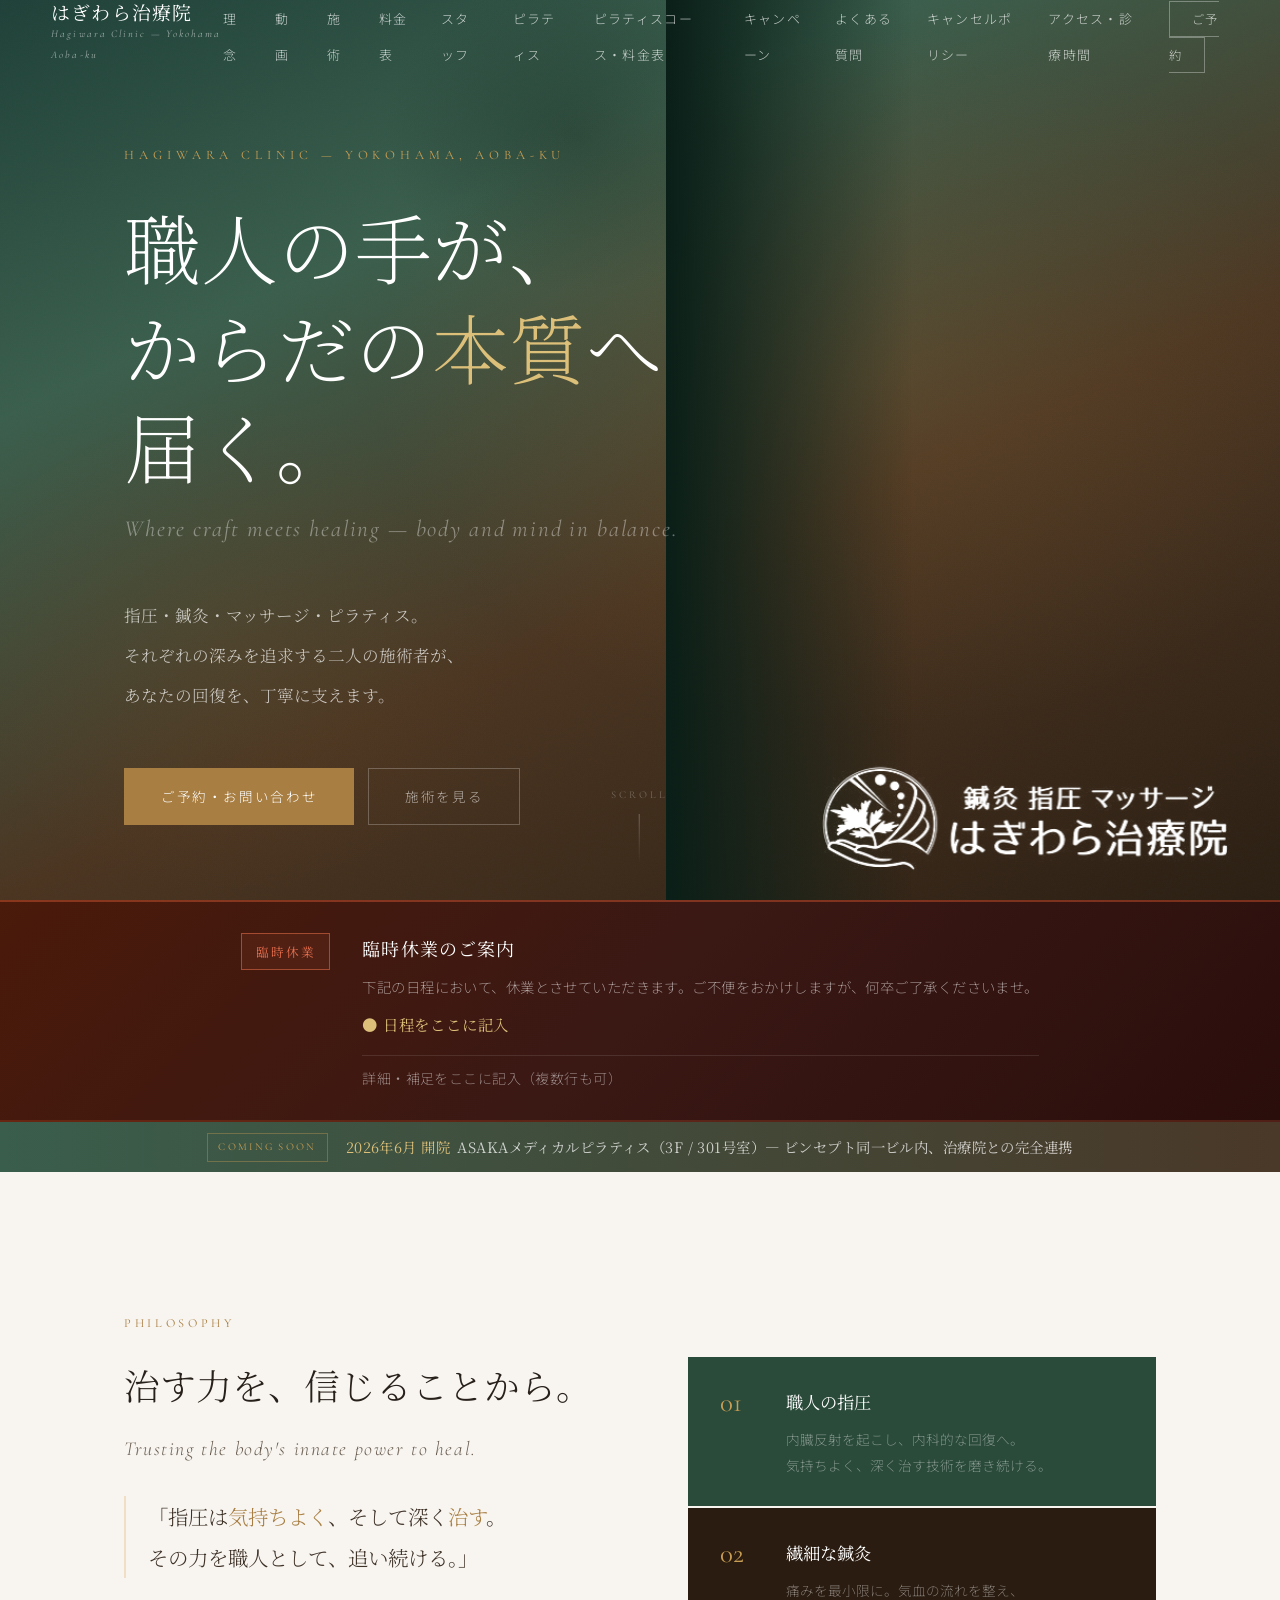
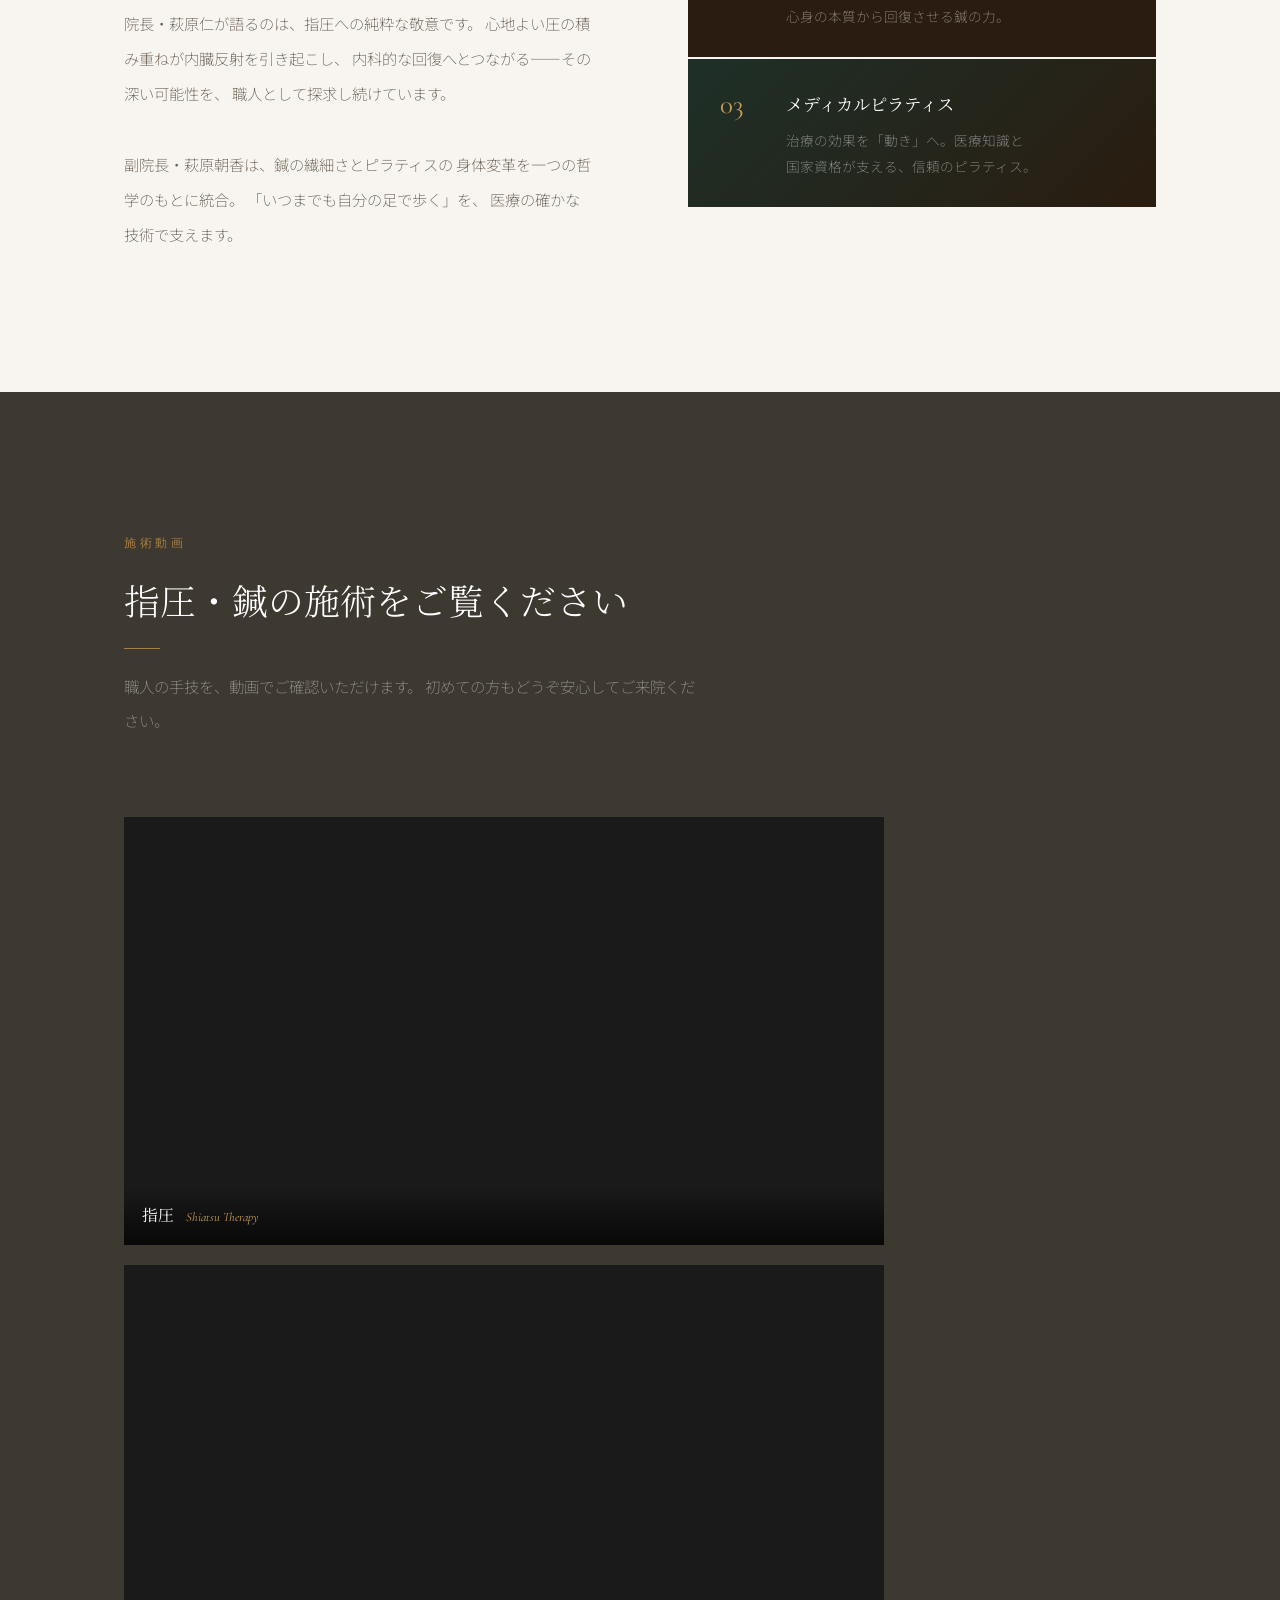
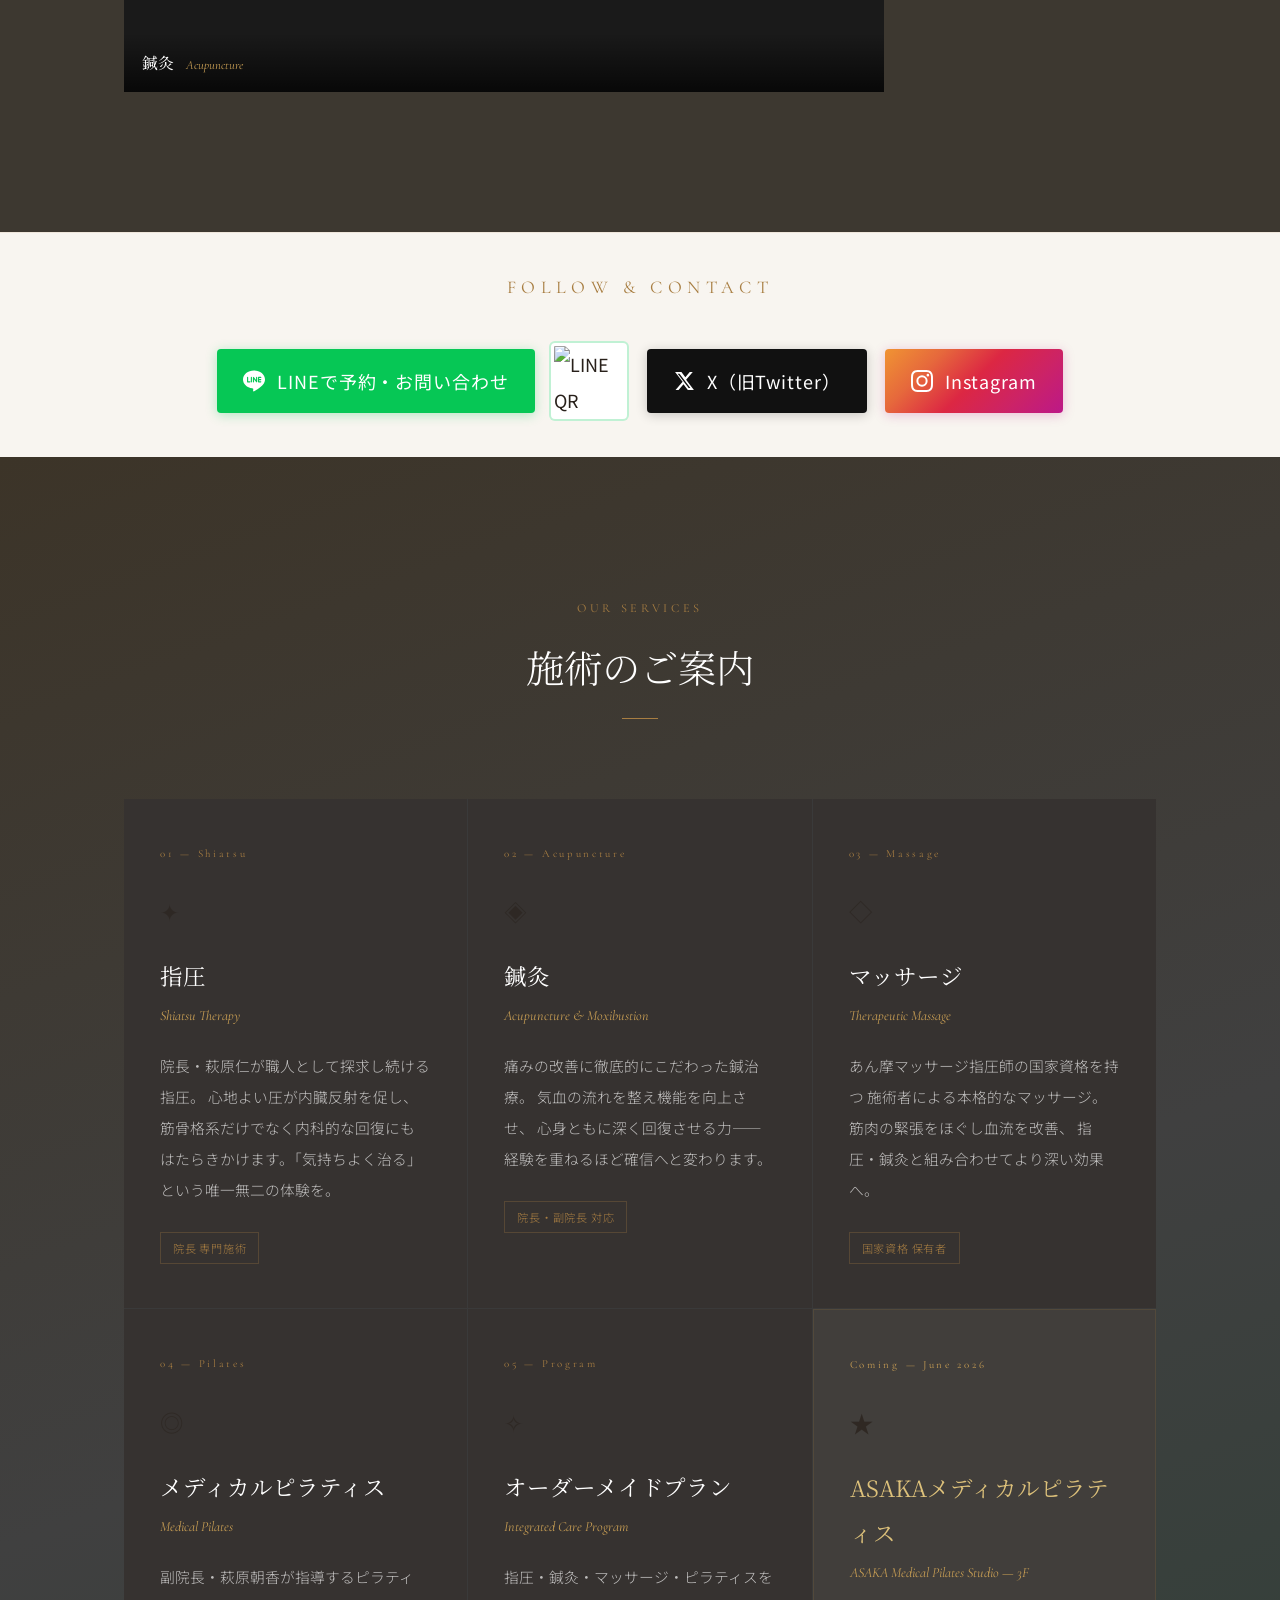
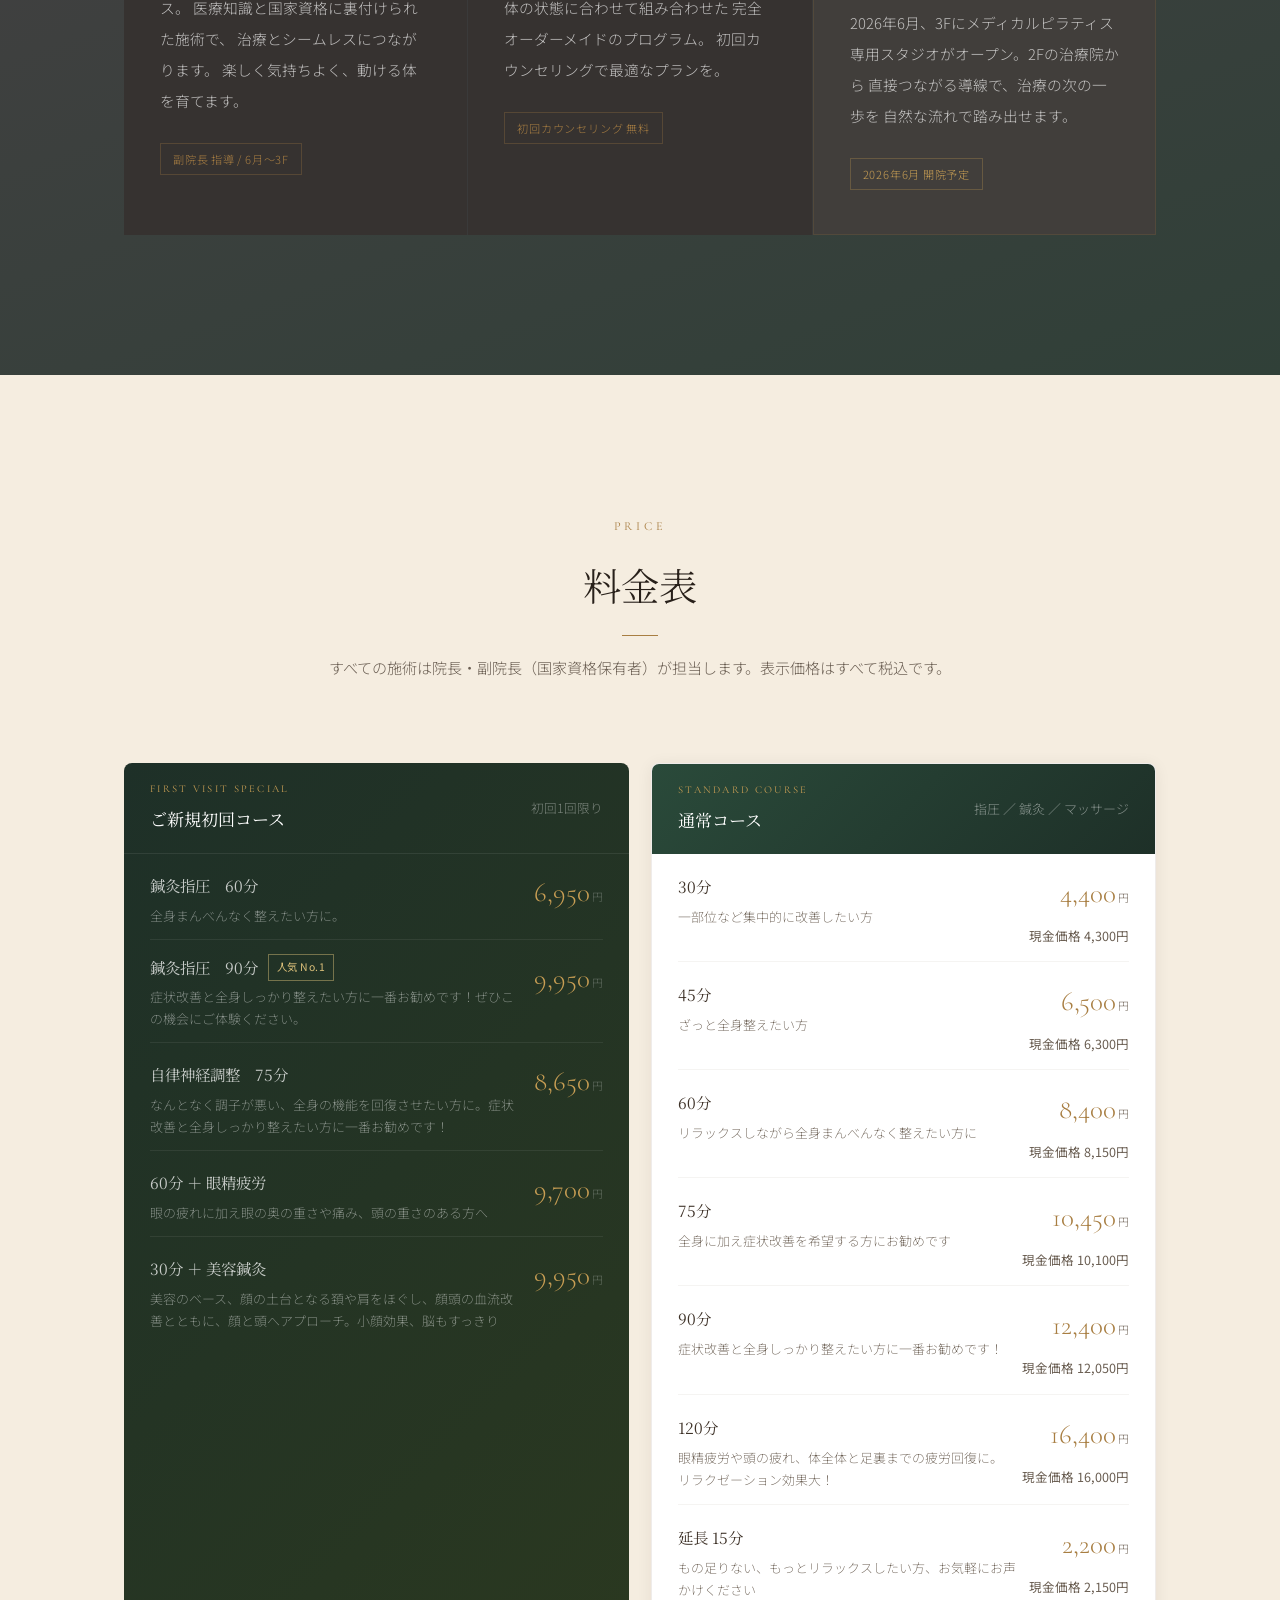
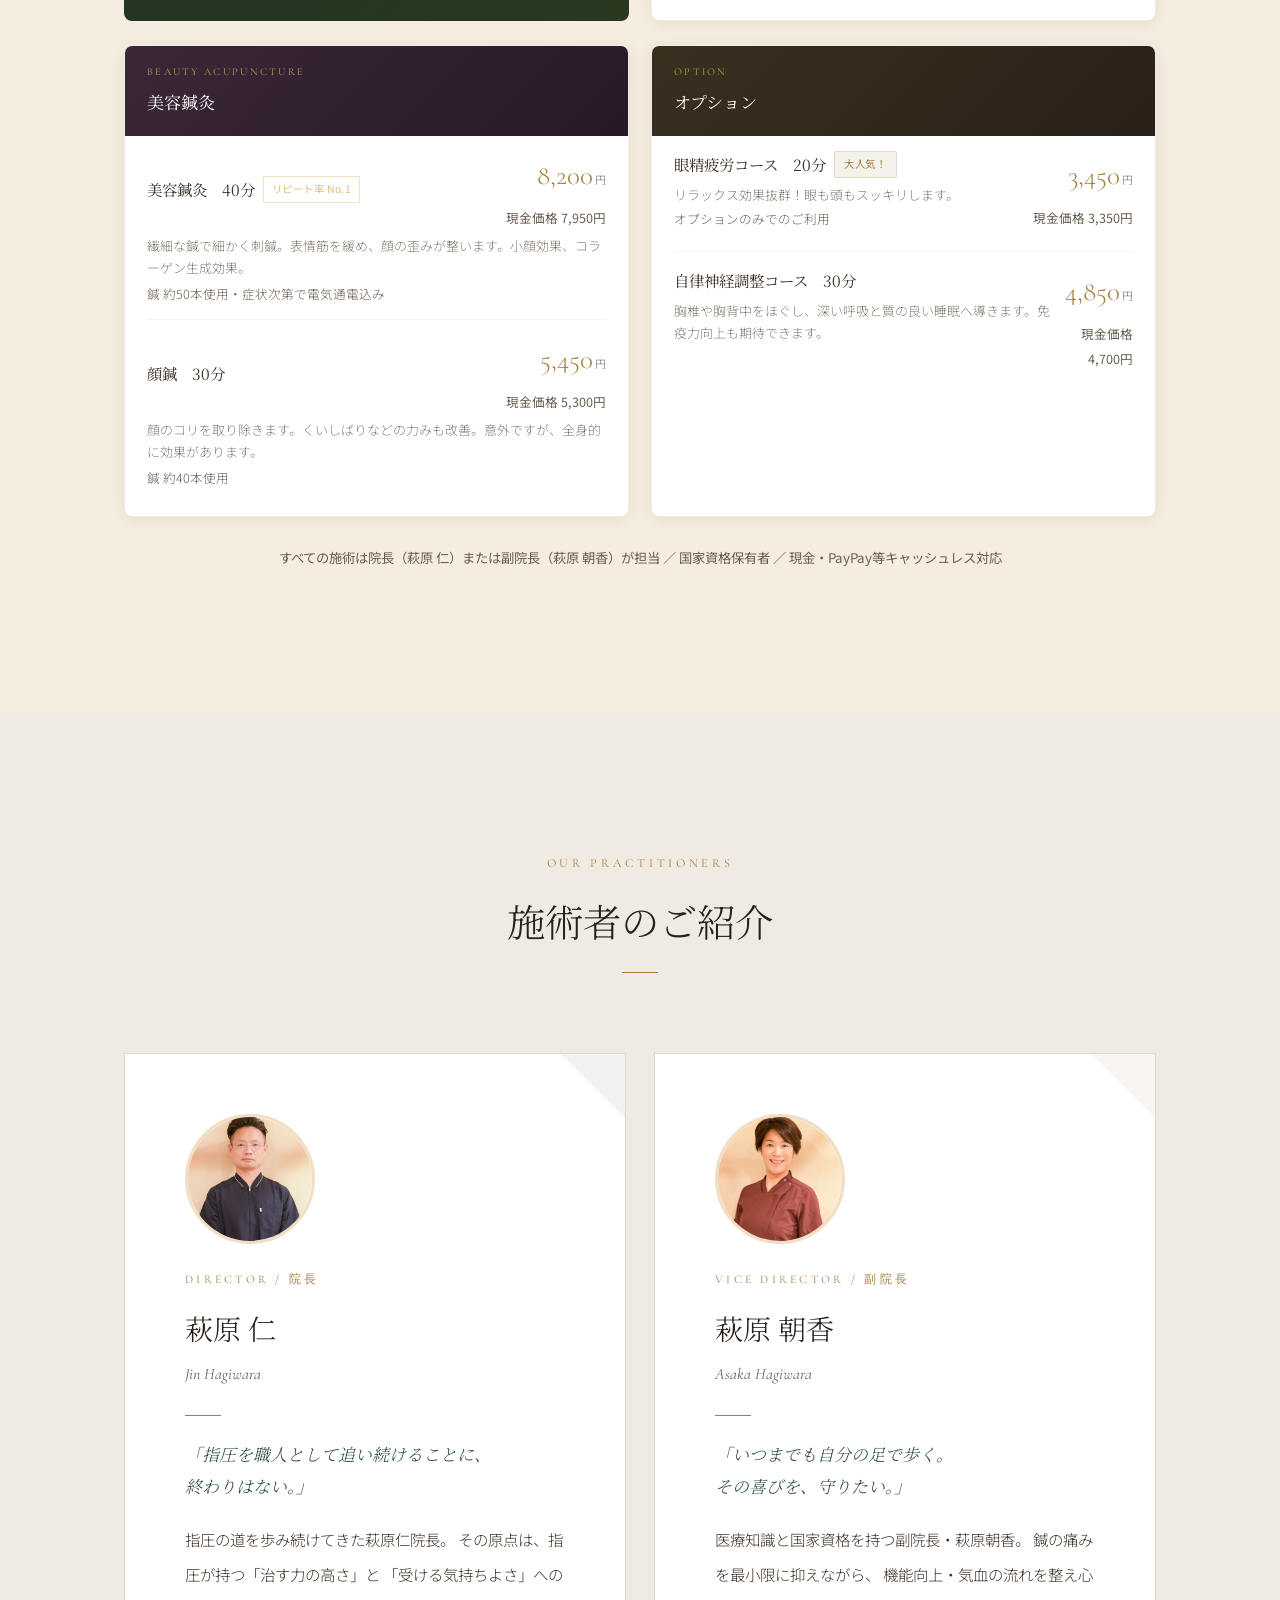
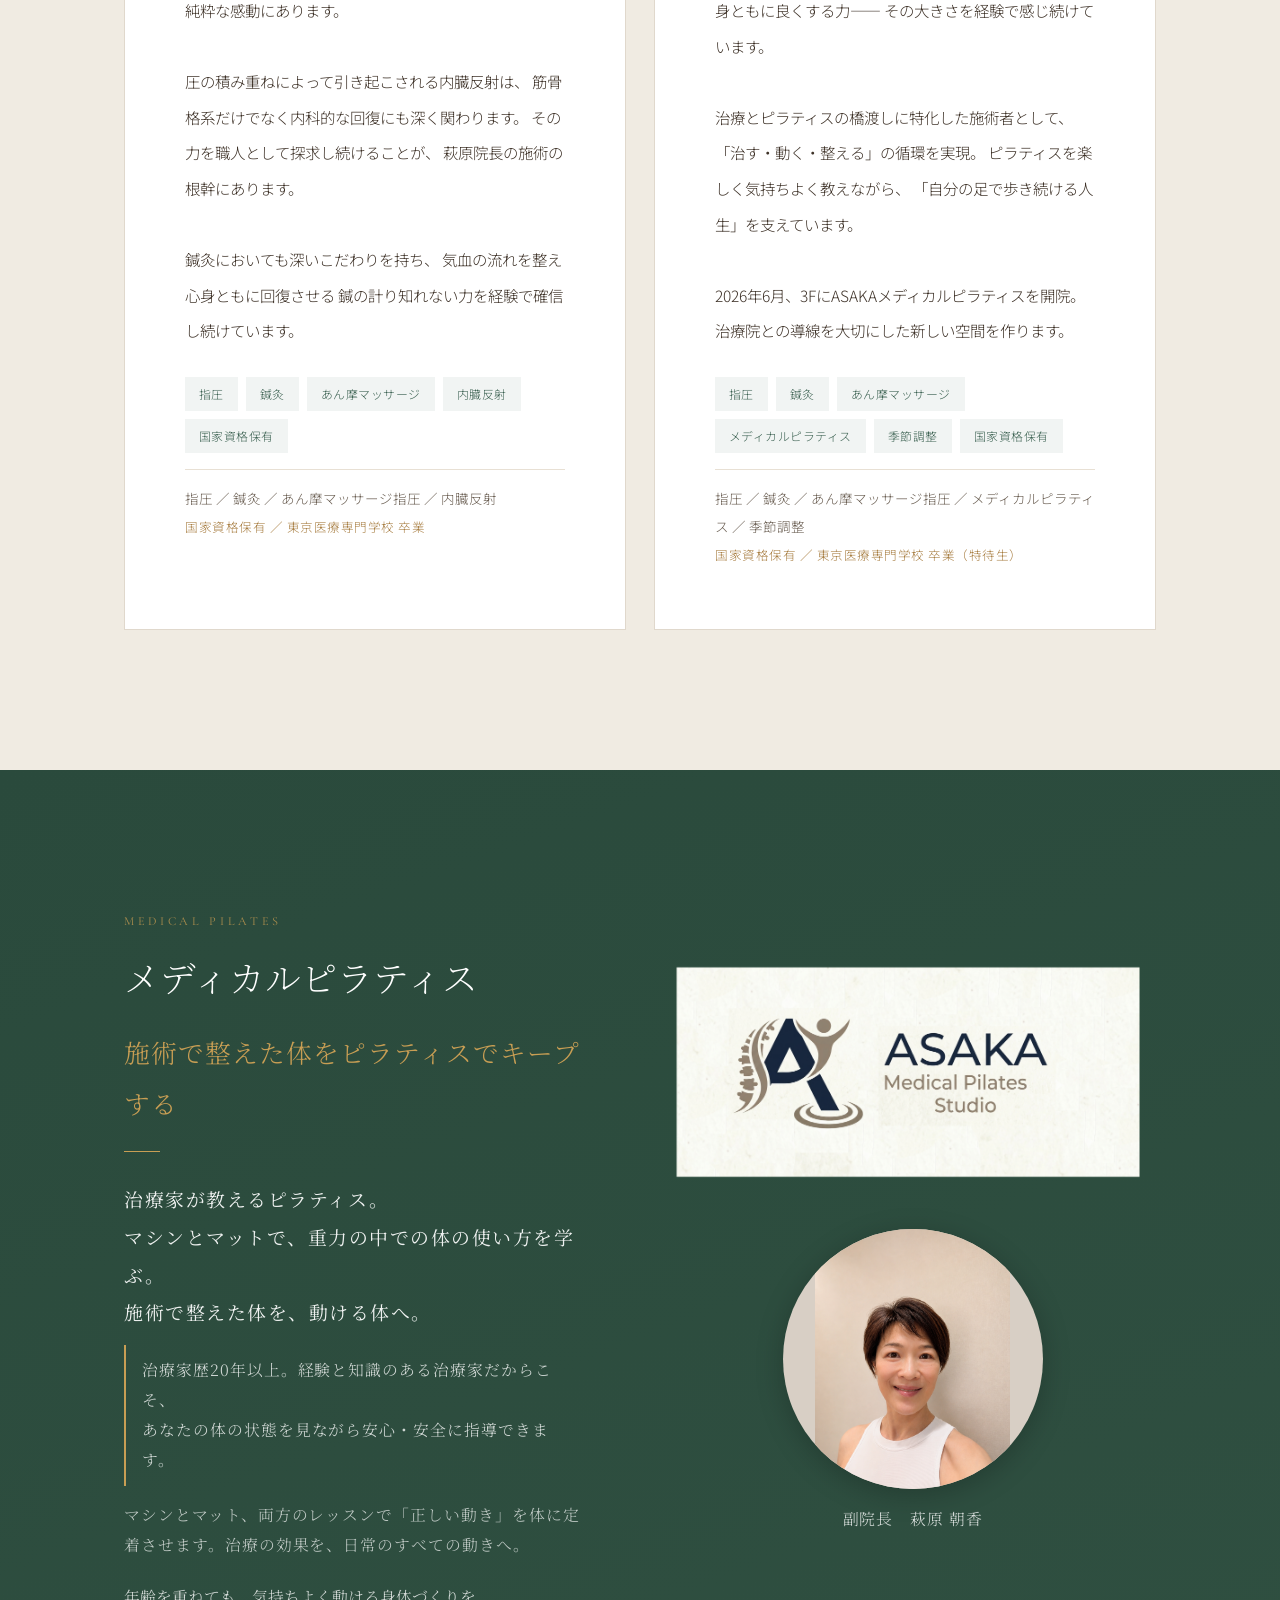
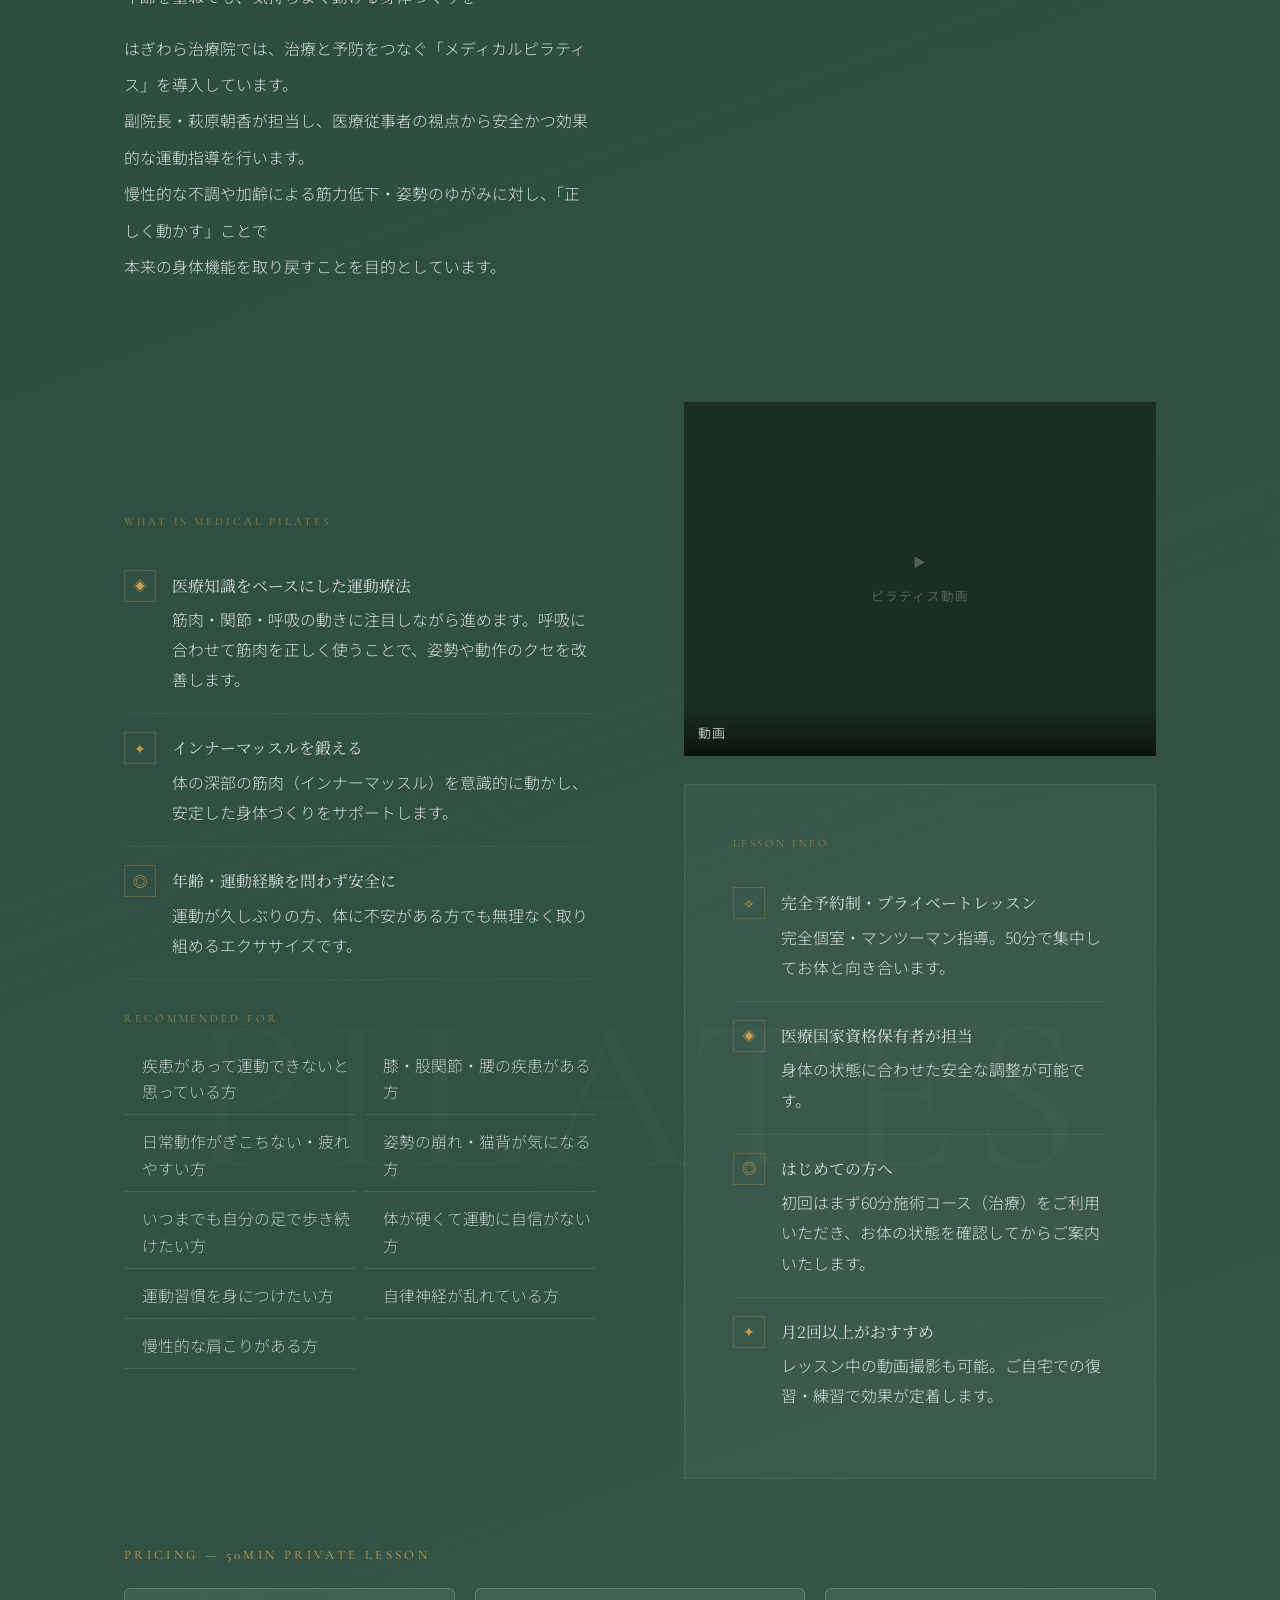
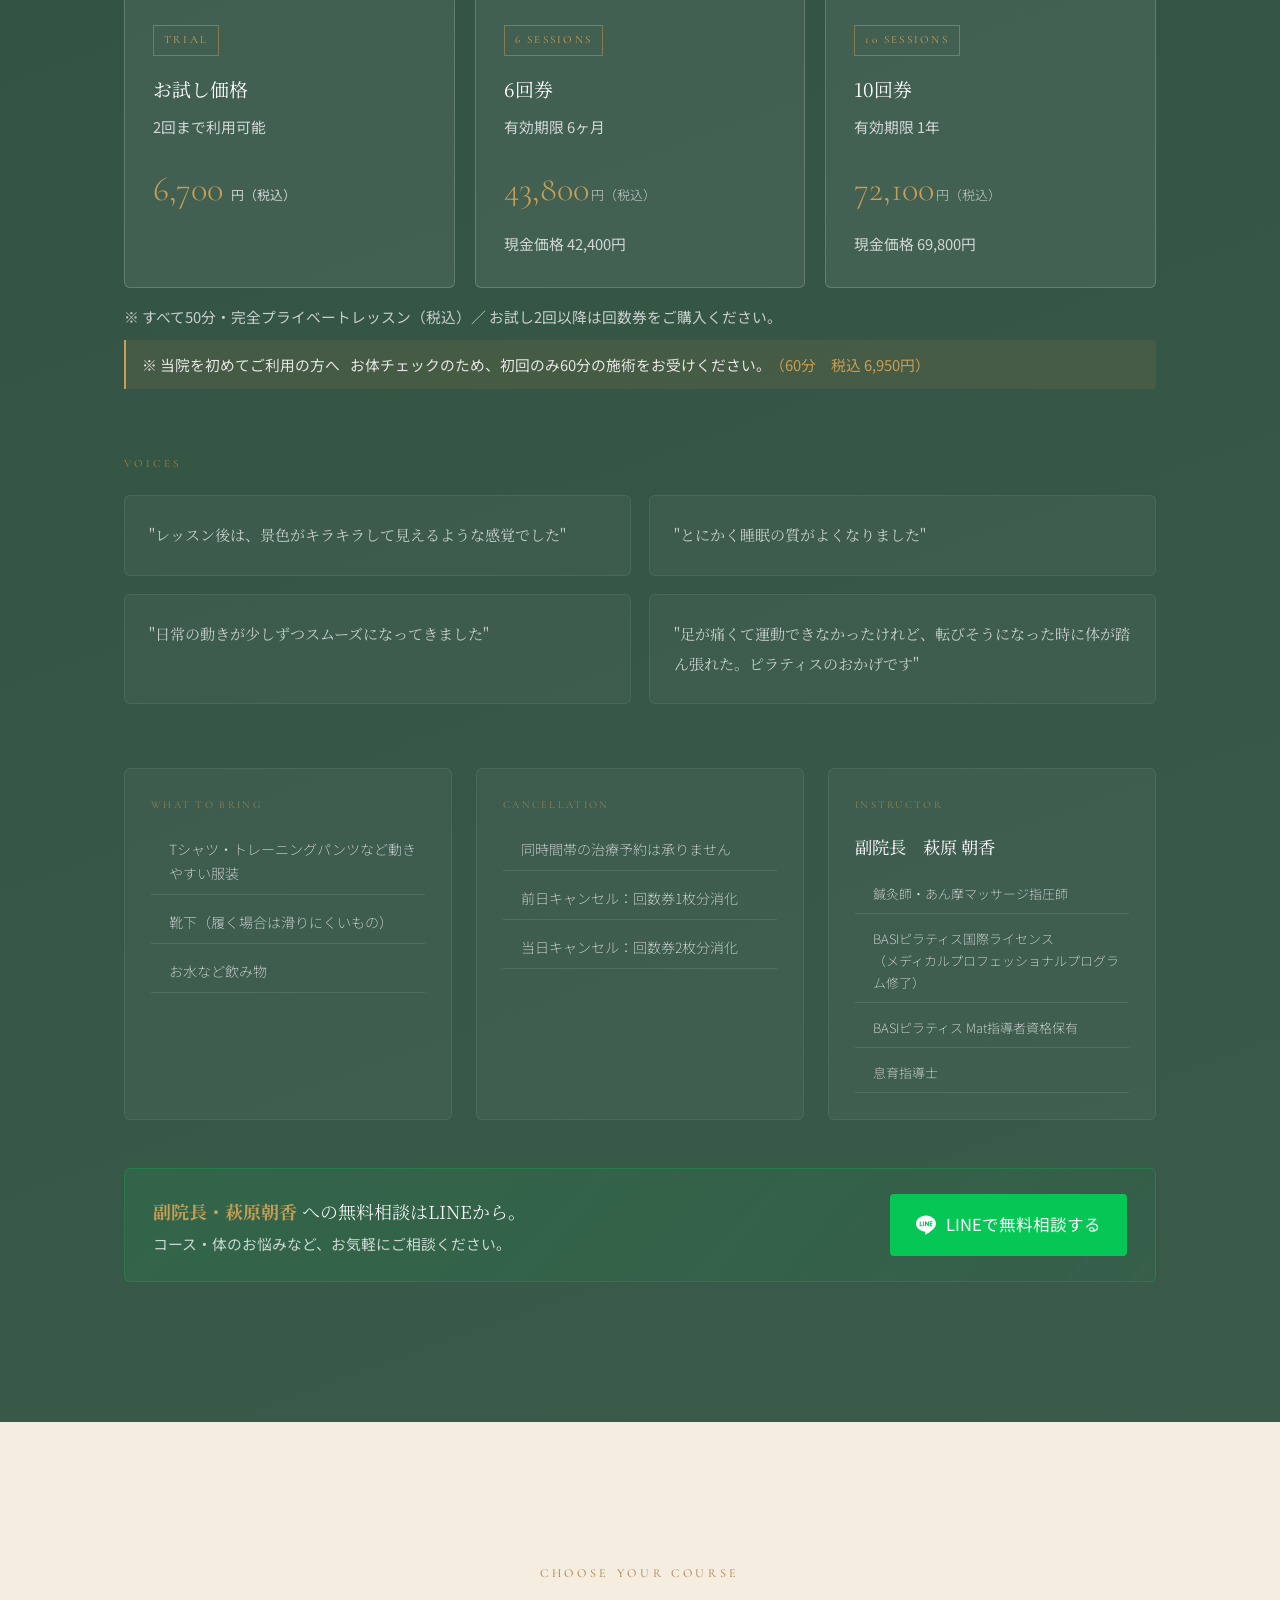
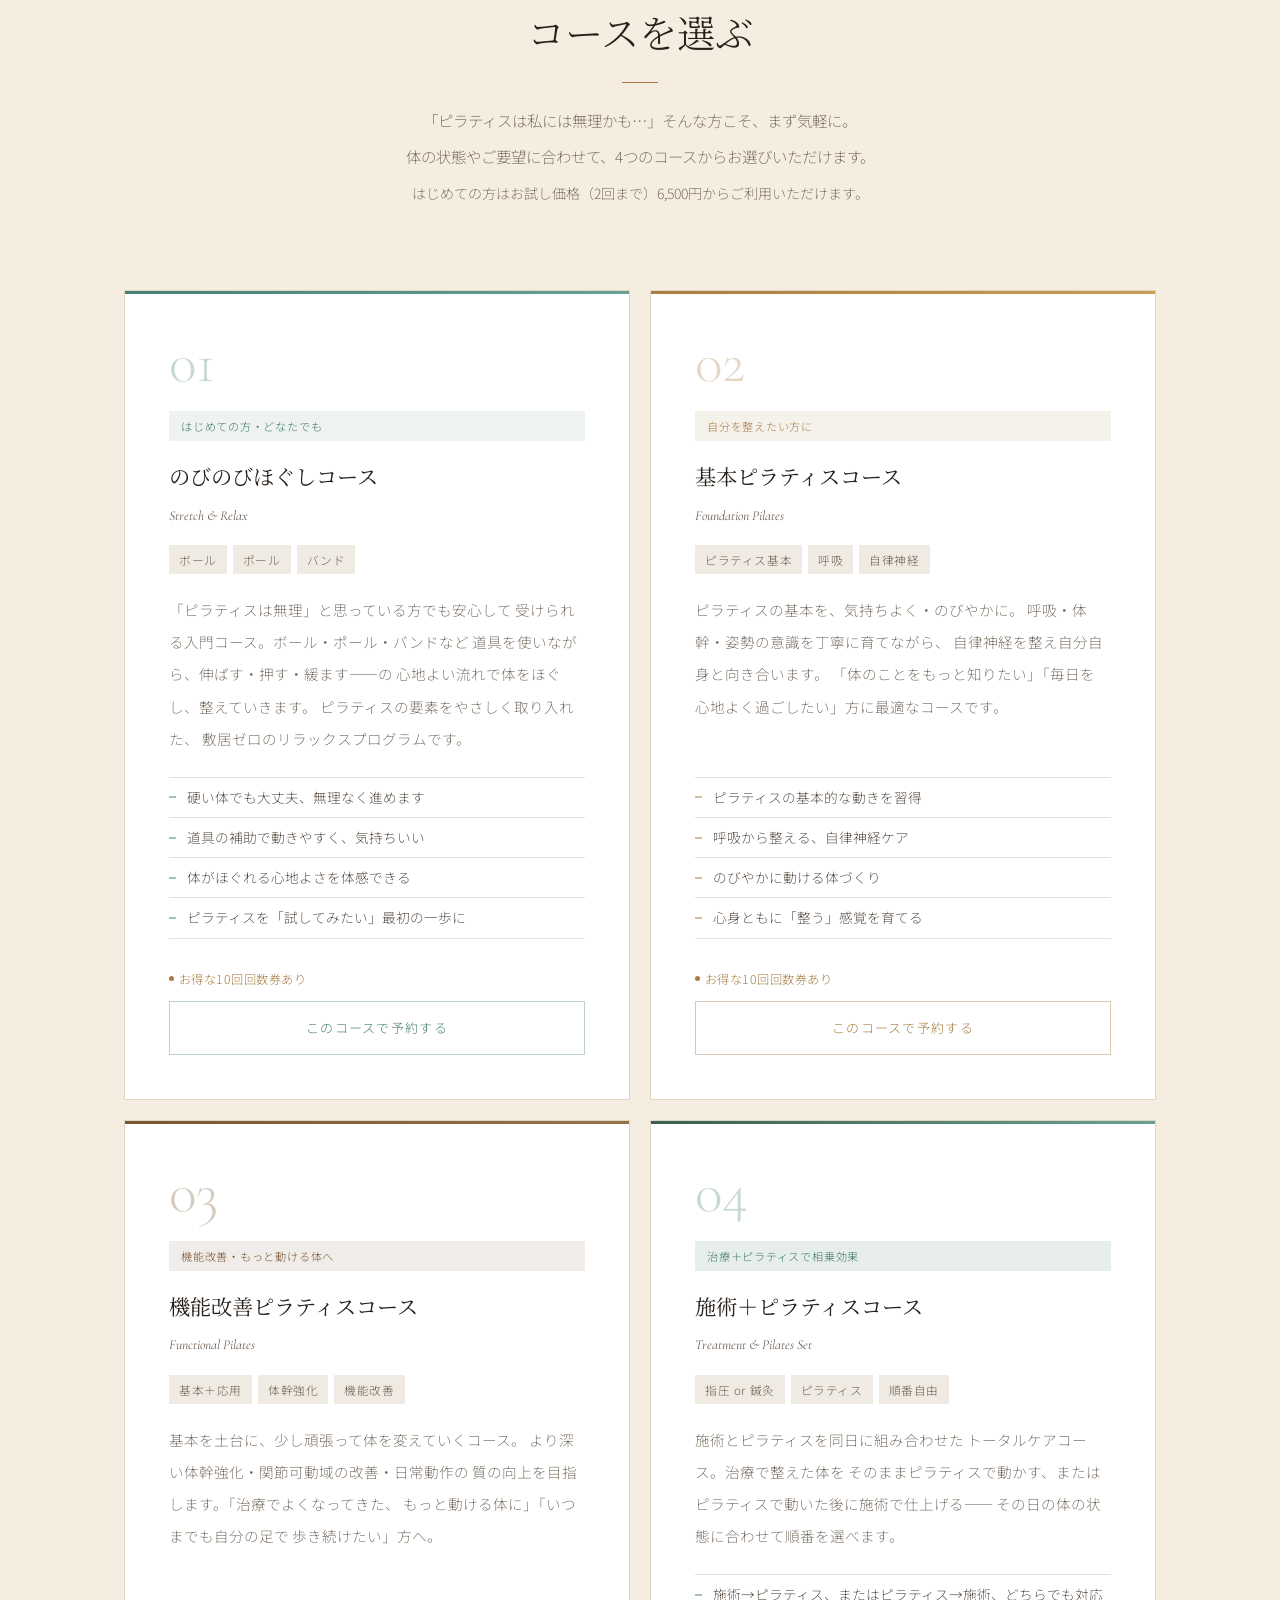
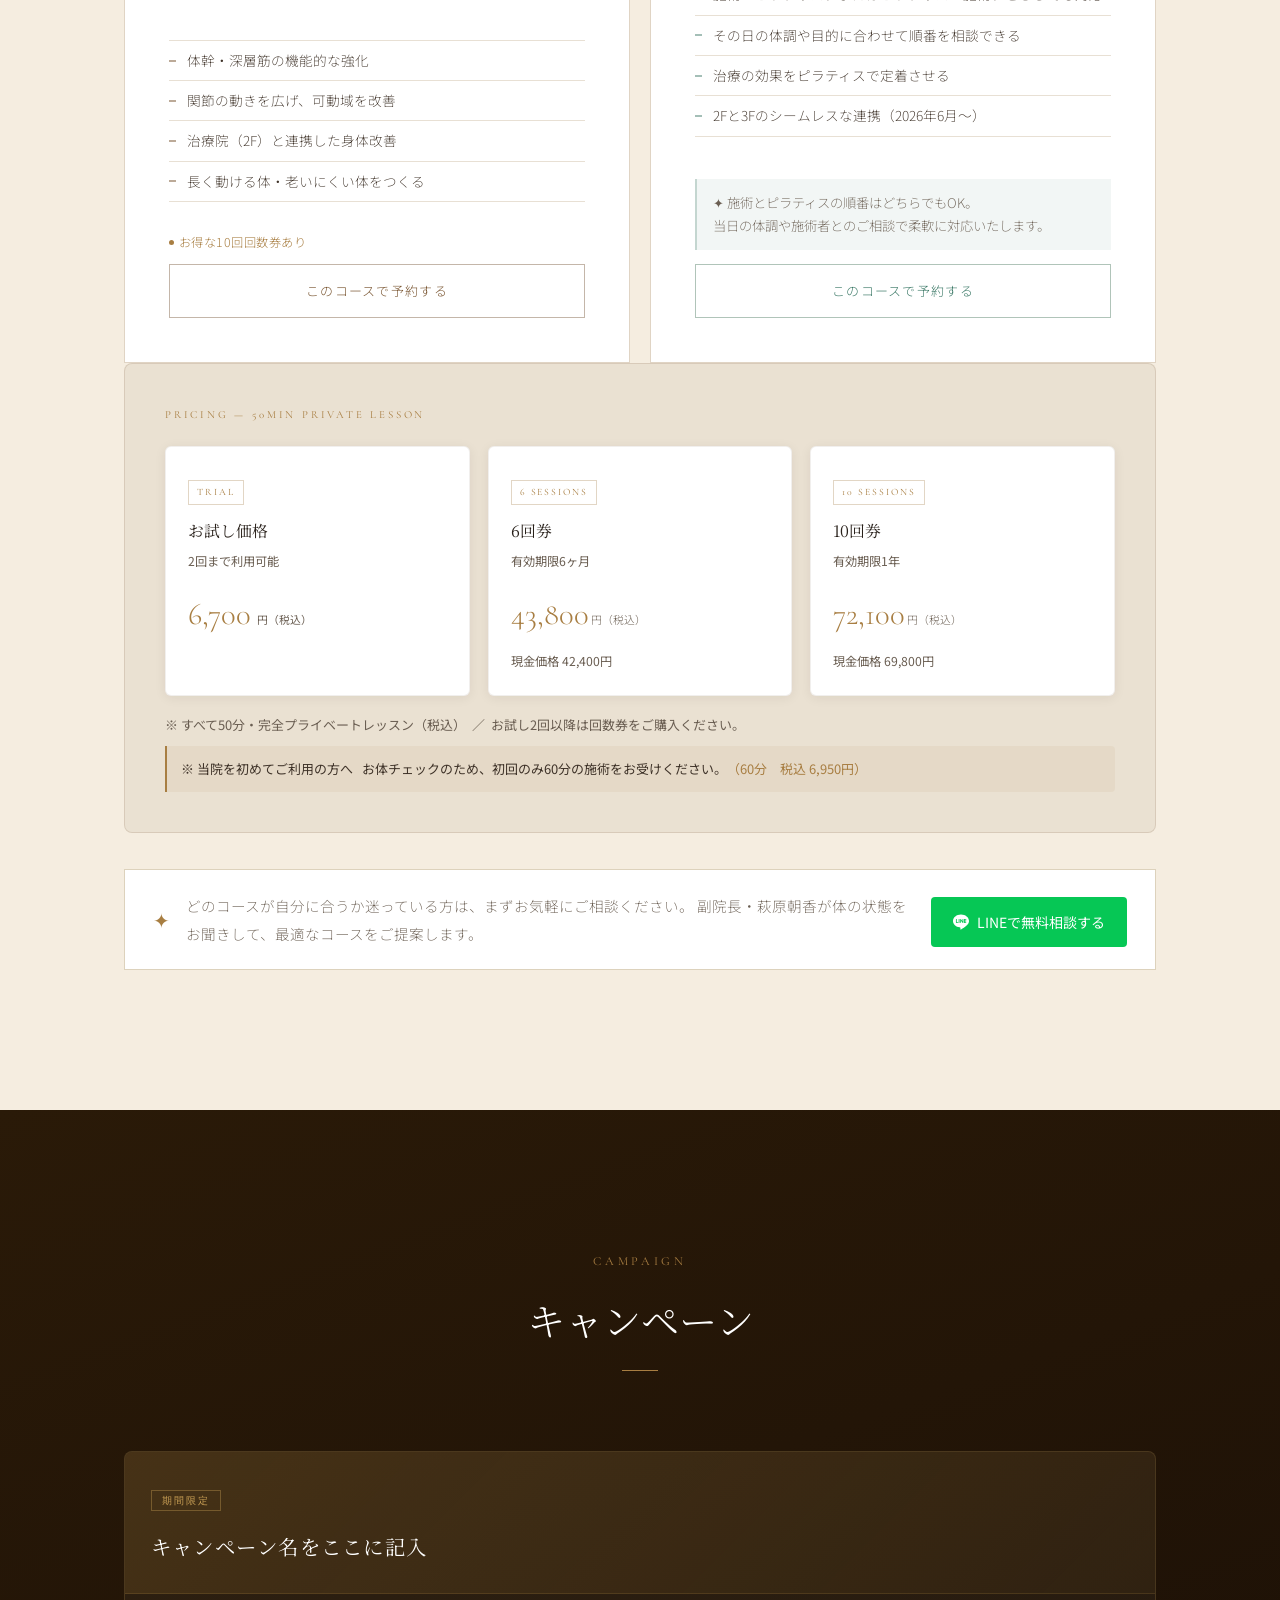
==== index.html @ 6f44244a "ピラティスの価格変更" ====
﻿<!DOCTYPE html>
<html lang="ja">
<head>
<meta charset="UTF-8">
<meta name="viewport" content="width=device-width, initial-scale=1.0">
<title>はぎわら治療院 | 横浜市青葉区 榎が丘</title>
<meta name="description" content="横浜市青葉区榎が丘のはぎわら治療院。職人の指圧・繊細な鍼灸・メディカルピラティスで心身の本質的な回復へ。">
<link rel="preconnect" href="https://fonts.googleapis.com">
<link rel="preconnect" href="https://fonts.gstatic.com" crossorigin>
<link href="https://fonts.googleapis.com/css2?family=Noto+Serif+JP:wght@200;300;400;500&family=Noto+Sans+JP:wght@200;300;400&family=Cormorant+Garamond:ital,wght@0,300;0,400;1,300;1,400&display=swap" rel="stylesheet">
<style>

/* ─────────────────────────────────────────────
   TOKENS
───────────────────────────────────────────── */
:root {
  --c-bg:        #f8f5f0;
  --c-bg2:       #f0ebe2;
  --c-bg3:       #e8e0d4;
  --c-white:     #ffffff;
  --c-ink:       #28201a;
  --c-ink2:      #3e3228;
  --c-ink3:      #6a5e52;
  --c-forest:    #2a4a3a;
  --c-forest2:   #3a6050;
  --c-forest3:   #507868;
  --c-brown:     #7a5632;
  --c-brown2:    #9a7248;
  --c-brown3:    #c09a68;
  --c-gold:      #a87e42;
  --c-gold2:     #c89e54;
  --c-gold3:     #dcc07a;
  --c-gold-pale: #f0dfc4;
  --c-teal:      #4a8070;
  --c-teal2:     #6aa090;

  --f-serif: 'Noto Serif JP', serif;
  --f-sans:  'Noto Sans JP', sans-serif;
  --f-latin: 'Cormorant Garamond', serif;

  --ease-out: cubic-bezier(.16,1,.3,1);
  --ease-in:  cubic-bezier(.7,0,.84,0);
}

/* ─────────────────────────────────────────────
   RESET
───────────────────────────────────────────── */
*,*::before,*::after{box-sizing:border-box;margin:0;padding:0}
html{scroll-behavior:smooth;font-size:18px}
body{
  font-family:var(--f-sans);
  background:var(--c-bg);
  color:var(--c-ink);
  overflow-x:hidden;
  -webkit-font-smoothing:antialiased;
  line-height:2;
}
img{display:block;max-width:100%;height:auto}
a{color:inherit;text-decoration:none}
ul{list-style:none}
button{cursor:pointer;background:none;border:none;font:inherit}

/* ─────────────────────────────────────────────
   LAYOUT
───────────────────────────────────────────── */
.wrap{
  max-width:1160px;
  margin:0 auto;
  padding:0 clamp(20px,5vw,64px);
}
.wrap--narrow{max-width:820px;margin:0 auto;padding:0 clamp(20px,5vw,64px)}

/* ─────────────────────────────────────────────
   SCROLL REVEAL
───────────────────────────────────────────── */
[data-reveal]{
  opacity:0;
  transform:translateY(32px);
  transition:opacity .85s var(--ease-out), transform .85s var(--ease-out);
}
[data-reveal].is-visible{opacity:1;transform:none}
[data-reveal][data-delay="1"]{transition-delay:.12s}
[data-reveal][data-delay="2"]{transition-delay:.24s}
[data-reveal][data-delay="3"]{transition-delay:.36s}
[data-reveal][data-delay="4"]{transition-delay:.48s}

/* ─────────────────────────────────────────────
   TYPOGRAPHY HELPERS
───────────────────────────────────────────── */
.label{
  font-family:var(--f-latin);
  font-size:.68rem;
  letter-spacing:.3em;
  text-transform:uppercase;
  color:var(--c-gold);
  display:block;
}
.title-serif{
  font-family:var(--f-serif);
  font-weight:300;
  line-height:1.5;
}
.line{
  display:block;
  width:36px;height:1px;
  background:var(--c-gold);
}
.line--c{margin:0 auto}

/* ─────────────────────────────────────────────
   ════════════════════
   NAV
   ════════════════════
───────────────────────────────────────────── */
#site-nav{
  position:fixed;
  top:0;left:0;right:0;
  z-index:500;
  height:68px;
  display:flex;
  align-items:center;
  justify-content:space-between;
  padding:0 clamp(20px,4vw,56px);
  transition:background .45s, box-shadow .45s;
}
#site-nav.scrolled{
  background:rgba(248,245,240,.96);
  backdrop-filter:blur(16px);
  box-shadow:0 1px 0 rgba(0,0,0,.06);
}

.nav-logo{display:flex;flex-direction:column;gap:1px}
.nav-logo__ja{
  font-family:var(--f-serif);
  font-weight:400;
  font-size:1.05rem;
  letter-spacing:.06em;
  color:#fff;
  transition:color .4s;
  line-height:1.1;
}
.nav-logo__en{
  font-family:var(--f-latin);
  font-style:italic;
  font-size:.58rem;
  letter-spacing:.2em;
  color:rgba(255,255,255,.55);
  transition:color .4s;
}
#site-nav.scrolled .nav-logo__ja{color:var(--c-ink)}
#site-nav.scrolled .nav-logo__en{color:var(--c-gold)}

.nav-menu{display:flex;align-items:center;gap:32px}
.nav-menu a{
  font-family:var(--f-sans);
  font-size:.72rem;
  font-weight:300;
  letter-spacing:.1em;
  color:rgba(255,255,255,.72);
  position:relative;
  transition:color .3s;
}
.nav-menu a::after{
  content:'';position:absolute;
  bottom:-4px;left:0;
  width:0;height:1px;
  background:var(--c-gold2);
  transition:width .35s var(--ease-out);
}
.nav-menu a:hover{color:#fff}
.nav-menu a:hover::after{width:100%}
#site-nav.scrolled .nav-menu a{color:var(--c-ink3)}
#site-nav.scrolled .nav-menu a:hover{color:var(--c-gold)}

.nav-book{
  font-size:.68rem !important;
  padding:8px 22px;
  border:1px solid rgba(255,255,255,.32);
  transition:all .3s !important;
}
.nav-book::after{display:none !important}
.nav-book:hover{background:var(--c-gold) !important;border-color:var(--c-gold) !important;color:#fff !important}
#site-nav.scrolled .nav-book{border-color:var(--c-gold) !important;color:var(--c-gold) !important}
#site-nav.scrolled .nav-book:hover{background:var(--c-gold) !important;color:#fff !important}

.nav-burger{
  display:none;flex-direction:column;gap:5px;
  padding:6px;
}
.nav-burger span{
  display:block;width:22px;height:1px;
  background:rgba(255,255,255,.8);
  transition:background .3s;
}
#site-nav.scrolled .nav-burger span{background:var(--c-ink)}

/* Mobile drawer */
#nav-drawer{
  display:none;
  position:fixed;inset:0;
  z-index:490;
  background:rgba(248,245,240,.98);
  backdrop-filter:blur(20px);
  flex-direction:column;
  align-items:center;
  justify-content:center;
  gap:28px;
}
#nav-drawer.open{display:flex}
.drawer-close{
  position:absolute;top:20px;right:clamp(20px,4vw,56px);
  font-size:1.4rem;color:var(--c-ink3);
  transition:color .3s;
}
.drawer-close:hover{color:var(--c-gold)}
#nav-drawer a{
  font-family:var(--f-serif);
  font-size:1.6rem;font-weight:300;
  color:var(--c-ink);
  letter-spacing:.06em;
  transition:color .3s;
}
#nav-drawer a:hover{color:var(--c-gold)}

/* ─────────────────────────────────────────────
   ════════════════════
   HERO
   ════════════════════
───────────────────────────────────────────── */
#hero{
  position:relative;
  height:100svh;
  min-height:700px;
  display:flex;
  align-items:center;
  overflow:hidden;
}

.hero-canvas{
  position:absolute;inset:0;
  background:
    linear-gradient(155deg,
      #1e4038 0%,
      #3a5e4c 28%,
      #4a3420 60%,
      #2a1e12 100%);
}
/* Luminous warm accent */
.hero-canvas::before{
  content:'';position:absolute;inset:0;
  background:
    radial-gradient(ellipse 60% 60% at 68% 42%, rgba(160,120,64,.18) 0%, transparent 65%),
    radial-gradient(ellipse 40% 50% at 18% 72%, rgba(107,74,40,.22) 0%, transparent 55%),
    radial-gradient(ellipse 30% 35% at 45% 15%, rgba(28,51,40,.5) 0%, transparent 50%);
}
/* Grain texture */
.hero-canvas::after{
  content:'';position:absolute;inset:0;
  background-image:url("data:image/svg+xml,%3Csvg xmlns='http://www.w3.org/2000/svg' width='200' height='200'%3E%3Cfilter id='g'%3E%3CfeTurbulence type='fractalNoise' baseFrequency='.85' numOctaves='4' stitchTiles='stitch'/%3E%3C/filter%3E%3Crect width='100%25' height='100%25' filter='url(%23g)' opacity='.035'/%3E%3C/svg%3E");
  opacity:.6;
}

/* Photo area — right side */
.hero-photo{
  position:absolute;
  right:0;top:0;bottom:0;
  width:48%;
  overflow:hidden;
}
.hero-photo-inner{
  width:100%;height:100%;
  background:linear-gradient(135deg,#1a2e22,#2a1810);
  display:flex;align-items:center;justify-content:center;
  flex-direction:column;gap:12px;
}
.hero-photo-inner img{
  width:100%;height:100%;
  object-fit:cover;
  opacity:.55;
  mix-blend-mode:luminosity;
}
.hero-photo::before{
  content:'';
  position:absolute;inset:0;
  background:linear-gradient(to right, #0a1f18 0%, transparent 40%);
  z-index:1;
}
.hero-photo-hint{
  font-family:var(--f-sans);
  font-size:.7rem;
  color:rgba(255,255,255,.18);
  letter-spacing:.1em;
}

/* Content */
.hero-content{
  position:relative;z-index:2;
  width:100%;
  padding-top:68px;
}

.hero-pre{
  font-family:var(--f-latin);
  font-size:.72rem;
  letter-spacing:.38em;
  text-transform:uppercase;
  color:var(--c-gold2);
  margin-bottom:28px;
  opacity:0;
  animation:hFadeUp .9s .3s var(--ease-out) forwards;
}
.hero-h1{
  font-family:var(--f-serif);
  font-weight:200;
  font-size:clamp(2.6rem,6vw,5rem);
  color:#fff;
  line-height:1.3;
  margin-bottom:10px;
  opacity:0;
  animation:hFadeUp .9s .5s var(--ease-out) forwards;
}
.hero-h1 em{
  font-style:normal;
  color:var(--c-gold3);
}
.hero-en{
  font-family:var(--f-latin);
  font-style:italic;
  font-size:clamp(.95rem,1.8vw,1.3rem);
  color:rgba(255,255,255,.38);
  letter-spacing:.08em;
  margin-bottom:44px;
  opacity:0;
  animation:hFadeUp .9s .7s var(--ease-out) forwards;
}
.hero-body{
  font-family:var(--f-serif);
  font-weight:300;
  font-size:clamp(.9rem,1.3vw,1rem);
  color:rgba(255,255,255,.72);
  line-height:2.4;
  max-width:380px;
  margin-bottom:52px;
  opacity:0;
  animation:hFadeUp .9s .9s var(--ease-out) forwards;
}
.hero-btns{
  display:flex;flex-wrap:wrap;gap:14px;
  opacity:0;
  animation:hFadeUp .9s 1.1s var(--ease-out) forwards;
}

/* Buttons */
.btn{
  display:inline-flex;align-items:center;gap:10px;
  font-family:var(--f-sans);
  font-size:.75rem;font-weight:300;
  letter-spacing:.12em;
  padding:14px 36px;
  border:1px solid;
  transition:all .35s;
}
.btn-fill{
  background:var(--c-gold);border-color:var(--c-gold);
  color:#fff;
}
.btn-fill:hover{background:var(--c-gold2);border-color:var(--c-gold2)}
.btn-ghost-w{
  background:transparent;
  border-color:rgba(255,255,255,.24);
  color:rgba(255,255,255,.6);
}
.btn-ghost-w:hover{border-color:var(--c-gold3);color:var(--c-gold3)}
.btn-ghost-d{
  background:transparent;
  border-color:rgba(160,120,64,.35);
  color:var(--c-gold);
}
.btn-ghost-d:hover{background:var(--c-gold);border-color:var(--c-gold);color:#fff}

.hero-logo{
  position:absolute;
  bottom:12px;
  right:12px;
  width:clamp(300px,38vw,500px);
  z-index:3;
  opacity:0;
  animation:hFadeUp .9s 1.2s var(--ease-out) forwards;
}
.hero-logo img{width:100%;height:auto;display:block}

/* Scroll cue */
.hero-scroll{
  position:absolute;bottom:36px;left:50%;
  transform:translateX(-50%);
  display:flex;flex-direction:column;align-items:center;gap:8px;
  opacity:0;
  animation:hFadeIn 1s 1.8s ease forwards;
}
.hero-scroll span{
  font-family:var(--f-latin);
  font-size:.58rem;letter-spacing:.28em;
  color:rgba(255,255,255,.28);
  text-transform:uppercase;
}
.hero-scroll-bar{
  width:1px;height:50px;
  background:linear-gradient(to bottom,rgba(255,255,255,.28),transparent);
  animation:scrollPulse 2.2s ease-in-out infinite;
}

@keyframes hFadeUp{
  from{opacity:0;transform:translateY(20px)}
  to{opacity:1;transform:none}
}
@keyframes hFadeIn{
  from{opacity:0}to{opacity:1}
}
@keyframes scrollPulse{
  0%,100%{opacity:.25}50%{opacity:.65}
}

/* ─────────────────────────────────────────────
   ════════════════════
   ANNOUNCEMENT BAR
   ════════════════════
───────────────────────────────────────────── */
#announce{
  background:linear-gradient(90deg,#3a5e4c 0%,#4a3828 100%);
  height:50px;
  display:flex;align-items:center;justify-content:center;
  gap:18px;
  padding:0 clamp(20px,4vw,56px);
  overflow:hidden;
}
.announce-badge{
  font-family:var(--f-latin);
  font-size:.58rem;letter-spacing:.22em;
  text-transform:uppercase;
  color:var(--c-gold2);
  border:1px solid rgba(192,152,80,.4);
  padding:3px 10px;white-space:nowrap;
}
.announce-text{
  font-family:var(--f-serif);
  font-size:.8rem;
  color:rgba(255,255,255,.75);
  letter-spacing:.03em;
}
.announce-text strong{color:var(--c-gold3);font-weight:400}

/* ─────────────────────────────────────────────
   臨時休業バナー
───────────────────────────────────────────── */
#closure{
  background:linear-gradient(135deg,#4a1a0a 0%,#3a1814 50%,#2a0e0c 100%);
  border-top:2px solid rgba(220,90,50,.45);
  border-bottom:2px solid rgba(220,90,50,.2);
  padding:clamp(18px,3vw,28px) clamp(20px,4vw,56px);
  display:flex;align-items:flex-start;justify-content:center;
  gap:clamp(16px,3vw,32px);
}
.closure-badge{
  font-family:var(--f-serif);
  font-size:.7rem;letter-spacing:.14em;
  color:#e87050;
  border:1px solid rgba(232,112,74,.55);
  padding:5px 14px;white-space:nowrap;
  flex-shrink:0;
  background:rgba(232,112,74,.08);
  margin-top:3px;
}
.closure-body{display:flex;flex-direction:column;gap:7px;max-width:720px}
.closure-title{
  font-family:var(--f-serif);
  font-size:clamp(1rem,1.4vw,1.15rem);
  color:#fff;font-weight:400;letter-spacing:.06em;
}
.closure-text{
  font-size:.8rem;font-weight:200;
  color:rgba(255,255,255,.62);
  letter-spacing:.03em;line-height:1.9;
}
.closure-dates{
  font-family:var(--f-serif);
  font-size:.86rem;
  color:var(--c-gold3);
  letter-spacing:.05em;
  margin-top:2px;
  line-height:2;
}
.closure-detail{
  font-size:.78rem;font-weight:200;
  color:rgba(255,255,255,.55);
  letter-spacing:.03em;line-height:2;
  border-top:1px solid rgba(255,255,255,.1);
  padding-top:8px;
  margin-top:8px;
}

/* ─────────────────────────────────────────────
   キャンペーン
───────────────────────────────────────────── */
#campaign{background:linear-gradient(160deg,#2a1a08 0%,#1c1006 100%)}
.campaign-grid{
  display:grid;
  grid-template-columns:repeat(auto-fit,minmax(300px,1fr));
  gap:clamp(16px,2.5vw,24px);
  margin-top:clamp(40px,6vw,64px);
}
.campaign-card{
  background:rgba(255,255,255,.04);
  border:1px solid rgba(200,160,80,.2);
  border-radius:8px;
  overflow:hidden;
  display:flex;flex-direction:column;
}
.campaign-card-head{
  background:linear-gradient(135deg,rgba(180,130,50,.18),rgba(140,100,30,.08));
  border-bottom:1px solid rgba(200,160,80,.15);
  padding:clamp(18px,2.5vw,26px);
}
.campaign-badge{
  font-family:var(--f-latin);
  font-size:.58rem;letter-spacing:.2em;text-transform:uppercase;
  color:var(--c-gold2);
  border:1px solid rgba(192,152,80,.4);
  padding:3px 10px;
}
.campaign-name{
  font-family:var(--f-serif);
  font-size:clamp(1rem,1.6vw,1.15rem);
  color:#fff;font-weight:400;letter-spacing:.06em;
  margin-top:12px;
}
.campaign-card-body{
  padding:clamp(18px,2.5vw,26px);
  flex:1;
}
.campaign-body-text{
  font-size:.84rem;font-weight:200;
  color:rgba(255,255,255,.65);
  line-height:2.2;letter-spacing:.03em;
}
.campaign-card-foot{
  padding:14px clamp(18px,2.5vw,26px);
  border-top:1px solid rgba(200,160,80,.12);
}
.campaign-period{
  font-family:var(--f-serif);
  font-size:.76rem;
  color:var(--c-gold3);
  letter-spacing:.05em;
}

/* ─────────────────────────────────────────────
   ════════════════════
   SECTION WRAPPERS
   ════════════════════
───────────────────────────────────────────── */
.section{padding:clamp(80px,12vw,140px) 0}
.section--dark{background:var(--c-ink)}
.section--forest{background:var(--c-forest)}
.section--cream{background:var(--c-bg)}
.section--warm{background:var(--c-bg2)}
.section--deeper{background:var(--c-bg3)}
.section--brown-soft{background:#f5ede0}

.section-head{
  margin-bottom:clamp(48px,7vw,80px);
}
.section-head.center{text-align:center}
.section-head .label{margin-bottom:16px}
.section-head .title-serif{font-size:clamp(1.55rem,3vw,2.5rem)}
.section-head .line{margin-top:22px}
.section-head .sub{
  font-family:var(--f-sans);
  font-size:.86rem;font-weight:200;
  color:var(--c-ink3);
  line-height:2.2;
  margin-top:20px;
  max-width:580px;
}
.section-head.center .sub{margin:20px auto 0}

/* ─────────────────────────────────────────────
   ════════════════════
   PHILOSOPHY
   ════════════════════
───────────────────────────────────────────── */
#philosophy .inner{
  display:grid;
  grid-template-columns:1fr 1fr;
  gap:clamp(48px,8vw,96px);
  align-items:center;
}

.phil-text .label{margin-bottom:20px}
.phil-heading{
  font-family:var(--f-serif);
  font-size:clamp(1.5rem,2.8vw,2.2rem);
  font-weight:300;
  line-height:1.55;
  color:var(--c-ink);
  margin-bottom:28px;
}
.phil-quote{
  font-family:var(--f-serif);
  font-size:clamp(1rem,1.6vw,1.2rem);
  font-weight:300;
  line-height:2;
  color:var(--c-ink2);
  border-left:2px solid var(--c-gold-pale);
  padding-left:22px;
  margin:28px 0;
}
.phil-quote em{font-style:normal;color:var(--c-gold)}
.phil-body{
  font-size:.85rem;font-weight:200;
  color:var(--c-ink3);line-height:2.3;
}

/* Pillar stack */
.pillars{display:flex;flex-direction:column;gap:2px}
.pillar{
  display:grid;
  grid-template-columns:48px 1fr;
  gap:18px;
  align-items:start;
  padding:28px 32px;
  transition:filter .3s;
}
.pillar:nth-child(1){background:var(--c-forest)}
.pillar:nth-child(2){background:#2a1c10}
.pillar:nth-child(3){background:linear-gradient(135deg,#1e3028,#2a1c10)}
.pillar:hover{filter:brightness(1.08)}

.pillar-n{
  font-family:var(--f-latin);
  font-size:1.5rem;
  color:var(--c-gold2);
  line-height:1;
  padding-top:4px;
}
.pillar-title{
  font-family:var(--f-serif);
  font-size:.96rem;
  color:#fff;margin-bottom:6px;
}
.pillar-desc{
  font-size:.76rem;font-weight:200;
  color:rgba(255,255,255,.48);
  line-height:1.9;
}

/* SNS Strip */
.sns-strip{background:var(--c-bg);padding:36px 0;border-top:1px solid rgba(168,126,66,.12)}
.sns-strip-inner{display:flex;align-items:center;justify-content:center;gap:36px;flex-wrap:wrap}
.sns-strip-label{font-family:var(--f-latin);font-size:1rem;letter-spacing:.3em;text-transform:uppercase;color:var(--c-gold);flex-shrink:0}
.phil-sns-links{display:flex;gap:18px;align-items:center;flex-wrap:wrap;justify-content:center}
.phil-sns-line-wrap{display:flex;align-items:center;gap:14px}
.phil-sns-btn{display:inline-flex;align-items:center;gap:12px;font-size:1rem;font-weight:400;letter-spacing:.05em;padding:14px 26px;border-radius:4px;border:none;transition:all .3s;text-decoration:none;white-space:nowrap;color:#fff}
.phil-sns-btn svg{width:22px;height:22px;fill:currentColor;flex-shrink:0}
.phil-sns-btn--line{background:#06C755;box-shadow:0 2px 12px rgba(6,199,85,.3)}.phil-sns-btn--line:hover{background:#05b84d;transform:translateY(-2px);box-shadow:0 6px 20px rgba(6,199,85,.4)}
.phil-sns-btn--x{background:#111;box-shadow:0 2px 12px rgba(0,0,0,.2)}.phil-sns-btn--x:hover{background:#333;transform:translateY(-2px)}
.phil-sns-btn--ig{background:linear-gradient(135deg,#f09433,#e6683c 25%,#dc2743 50%,#cc2366 75%,#bc1888);box-shadow:0 2px 12px rgba(188,24,136,.25)}.phil-sns-btn--ig:hover{filter:brightness(1.1);transform:translateY(-2px)}
.phil-qr{width:80px;height:80px;border-radius:6px;border:2px solid rgba(6,199,85,.25);flex-shrink:0;background:#fff;padding:3px}
@media(max-width:700px){.sns-strip-inner{flex-direction:column;gap:20px}.sns-strip-label{display:none}}

/* ─────────────────────────────────────────────
   ════════════════════
   SERVICES
   ════════════════════
───────────────────────────────────────────── */
#services{background:linear-gradient(160deg,#3c3428 0%,#404040 55%,#304038 100%)}

.svc-grid{
  display:grid;
  grid-template-columns:repeat(3,1fr);
  gap:1px;
  background:#3a3a3a;
  margin-top:clamp(40px,6vw,64px);
}
.svc-card{
  background:#363230;
  padding:44px 36px;
  position:relative;
  overflow:hidden;
  transition:background .35s;
}
.svc-card:hover{background:#3e3a38}
.svc-card::after{
  content:'';
  position:absolute;
  bottom:0;left:0;
  width:0;height:2px;
  transition:width .55s var(--ease-out);
}
.svc-card:hover::after{width:100%}

.svc-card:nth-child(1)::after,.svc-card:nth-child(2)::after{background:var(--c-teal)}
.svc-card:nth-child(3)::after,.svc-card:nth-child(5)::after{background:var(--c-gold)}
.svc-card:nth-child(4)::after{background:var(--c-brown3)}
.svc-card:nth-child(6)::after{background:linear-gradient(90deg,var(--c-gold),var(--c-brown3))}

.svc-no{
  font-family:var(--f-latin);
  font-size:.6rem;letter-spacing:.25em;
  color:var(--c-gold);display:block;
  margin-bottom:24px;
}
.svc-icon{font-size:1.3rem;margin-bottom:18px;display:block;opacity:.5}
.svc-name{
  font-family:var(--f-serif);
  font-size:1.25rem;font-weight:400;
  color:#fff;margin-bottom:4px;
}
.svc-name-en{
  font-family:var(--f-latin);font-style:italic;
  font-size:.78rem;color:var(--c-gold2);
  display:block;margin-bottom:20px;
}
.svc-desc{
  font-size:.82rem;font-weight:300;
  color:rgba(255,255,255,.68);
  line-height:2.1;margin-bottom:22px;
}
.svc-tag{
  font-size:.62rem;font-weight:300;
  letter-spacing:.07em;
  color:var(--c-gold);
  border:1px solid rgba(160,120,64,.3);
  padding:4px 12px;display:inline-block;
}

.svc-card.svc-coming{
  background:rgba(160,120,64,.06);
  border:1px solid rgba(160,120,64,.18);
}
.svc-card.svc-coming .svc-name{color:var(--c-gold3)}

/* ─────────────────────────────────────────────
   ════════════════════
   STAFF
   ════════════════════
───────────────────────────────────────────── */
#staff.section--warm{}

.staff-grid{
  display:grid;
  grid-template-columns:1fr 1fr;
  gap:28px;
}

.staff-card{
  background:var(--c-white);
  border:1px solid #e0d8cc;
  padding:clamp(36px,5vw,60px);
  position:relative;
  overflow:hidden;
  transition:box-shadow .45s,transform .45s;
}
.staff-card:hover{
  box-shadow:0 18px 56px rgba(0,0,0,.08);
  transform:translateY(-4px);
}

/* Decorative corner */
.staff-card::before{
  content:'';
  position:absolute;
  top:0;right:0;
  border-style:solid;
  border-width:0 64px 64px 0;
}
.staff-card--director::before{border-color:transparent rgba(28,51,40,.06) transparent transparent}
.staff-card--vdirector::before{border-color:transparent rgba(160,120,64,.08) transparent transparent}

/* Photo placeholder in card */
.staff-photo{
  width:130px;height:130px;
  border-radius:50%;
  overflow:hidden;
  margin-bottom:24px;
  border:3px solid var(--c-gold-pale);
}
.staff-photo-img{
  width:100%;height:100%;
  object-fit:cover;
}
.staff-photo-placeholder{
  width:100%;height:100%;
  background:linear-gradient(135deg,var(--c-bg2),var(--c-bg3));
  display:flex;align-items:center;justify-content:center;
  font-family:var(--f-serif);
  font-size:1.2rem;color:var(--c-ink3);
}

.staff-role{
  font-family:var(--f-latin);
  font-size:.65rem;letter-spacing:.28em;
  color:var(--c-gold);text-transform:uppercase;
  margin-bottom:8px;
}
.staff-name-ja{
  font-family:var(--f-serif);
  font-size:clamp(1.5rem,2.2vw,1.9rem);
  font-weight:300;color:var(--c-ink);
  margin-bottom:3px;
}
.staff-name-en{
  font-family:var(--f-latin);font-style:italic;
  font-size:.88rem;color:var(--c-ink3);
  display:block;margin-bottom:24px;
}
.staff-line{margin-bottom:22px}
.staff-philo{
  font-family:var(--f-serif);
  font-size:.94rem;font-weight:300;
  font-style:italic;
  color:var(--c-forest);
  line-height:1.9;margin-bottom:20px;
}
.staff-bio{
  font-size:.86rem;font-weight:300;
  color:var(--c-ink2);line-height:2.3;
  margin-bottom:28px;
}
.staff-tags{display:flex;flex-wrap:wrap;gap:8px}
.staff-tag{
  font-size:.66rem;font-weight:300;
  color:var(--c-forest2);
  background:rgba(58,107,82,.07);
  padding:5px 14px;
  letter-spacing:.04em;
}

/* ─────────────────────────────────────────────
   ════════════════════
   COURSES
   ════════════════════
───────────────────────────────────────────── */
#courses{background:#f5ede0}

.courses-intro{
  max-width:620px;
  margin:20px auto 0;
  font-size:.86rem;font-weight:200;
  color:var(--c-ink3);line-height:2.3;
  text-align:center;
}

.courses-grid{
  display:grid;
  grid-template-columns:repeat(2,1fr);
  gap:20px;
  margin-top:clamp(40px,6vw,64px);
}

.course{
  background:var(--c-white);
  display:flex;flex-direction:column;
  position:relative;overflow:hidden;
  border:1px solid #e0d4c4;
  transition:box-shadow .4s,transform .4s;
}
.course:hover{
  box-shadow:0 20px 52px rgba(0,0,0,.09);
  transform:translateY(-4px);
}

/* Top accent */
.course__bar{
  height:3px;
  position:absolute;top:0;left:0;right:0;
}
.course--ease .course__bar{background:linear-gradient(90deg,var(--c-teal),var(--c-teal2))}
.course--basic .course__bar{background:linear-gradient(90deg,var(--c-gold),var(--c-gold2))}
.course--active .course__bar{background:linear-gradient(90deg,var(--c-brown),var(--c-brown2))}

.course__body{padding:clamp(28px,3.5vw,44px);flex:1;display:flex;flex-direction:column}

.course__no{
  font-family:var(--f-latin);
  font-size:3.2rem;font-weight:300;
  line-height:1;margin-bottom:18px;
  opacity:.14;
  color:var(--c-ink);
}
.course--ease  .course__no{color:var(--c-teal);opacity:.3}
.course--basic .course__no{color:var(--c-gold);opacity:.3}
.course--active .course__no{color:var(--c-brown);opacity:.3}

.course__badge{
  display:inline-block;
  font-size:.62rem;font-weight:300;
  letter-spacing:.07em;
  padding:4px 12px;
  margin-bottom:14px;
}
.course--ease .course__badge{background:rgba(90,138,122,.1);color:#3d7a68}
.course--basic .course__badge{background:rgba(160,120,64,.1);color:var(--c-gold)}
.course--active .course__badge{background:rgba(107,74,40,.1);color:var(--c-brown)}

.course__name{
  font-family:var(--f-serif);
  font-size:1.18rem;font-weight:400;
  color:var(--c-ink);margin-bottom:4px;
}
.course__en{
  font-family:var(--f-latin);font-style:italic;
  font-size:.76rem;color:var(--c-ink3);
  display:block;margin-bottom:16px;
}

.course__tools{
  display:flex;flex-wrap:wrap;
  align-items:center;gap:6px;
  margin-bottom:20px;
}
.course__tool{
  font-size:.65rem;font-weight:300;
  color:var(--c-ink3);
  background:var(--c-bg2);
  padding:3px 10px;
  letter-spacing:.05em;
}

.course__desc{
  font-size:.81rem;font-weight:200;
  color:var(--c-ink3);line-height:2.2;
  margin-bottom:22px;flex:1;
}

.course__points{margin-bottom:28px}
.course__point{
  font-size:.76rem;font-weight:200;
  color:var(--c-ink2);
  padding:8px 0 8px 18px;
  border-bottom:1px solid var(--c-bg3);
  position:relative;line-height:1.7;
}
.course__point:first-child{border-top:1px solid var(--c-bg3)}
.course__point::before{
  content:'';
  position:absolute;left:0;top:50%;
  transform:translateY(-50%);
  width:7px;height:1px;
}
.course--ease  .course__point::before{background:var(--c-teal)}
.course--basic .course__point::before{background:var(--c-gold)}
.course--active .course__point::before{background:var(--c-brown)}

.course__cta{
  display:block;
  font-size:.72rem;font-weight:300;
  letter-spacing:.1em;
  text-align:center;
  padding:13px;
  border:1px solid;
  margin-top:auto;
  transition:all .3s;
}
.course--ease .course__cta{border-color:rgba(90,138,122,.4);color:var(--c-teal)}
.course--ease .course__cta:hover{background:var(--c-teal);border-color:var(--c-teal);color:#fff}
.course--basic .course__cta{border-color:rgba(160,120,64,.4);color:var(--c-gold)}
.course--basic .course__cta:hover{background:var(--c-gold);border-color:var(--c-gold);color:#fff}
.course--active .course__cta{border-color:rgba(107,74,40,.4);color:var(--c-brown)}
.course--active .course__cta:hover{background:var(--c-brown);border-color:var(--c-brown);color:#fff}

/* Consultation note */
.courses-consult{
  margin-top:32px;
  background:var(--c-white);
  border:1px solid #ddd2bc;
  padding:22px 28px;
  display:flex;align-items:center;
  flex-wrap:wrap;gap:16px;
}
.courses-consult__icon{color:var(--c-gold);font-size:1.1rem;flex-shrink:0}
.courses-consult__text{
  flex:1;font-size:.81rem;font-weight:200;
  color:var(--c-ink3);line-height:1.9;
}
.courses-consult__link{
  font-size:.73rem;font-weight:300;
  color:var(--c-gold);
  border-bottom:1px solid var(--c-gold-pale);
  padding-bottom:2px;
  white-space:nowrap;
  transition:color .3s,border-color .3s;
}
.courses-consult__link:hover{color:var(--c-brown);border-color:var(--c-brown)}

/* ─────────────────────────────────────────────
   ════════════════════
   PILATES STUDIO
   ════════════════════
───────────────────────────────────────────── */
#pilates{
  position:relative;overflow:hidden;
  background:linear-gradient(160deg,#2a4a3c 0%,#3a5a4a 100%);
}
#pilates::before{
  content:'PILATES';
  position:absolute;
  font-family:var(--f-latin);
  font-size:clamp(80px,18vw,220px);
  color:rgba(255,255,255,.02);
  top:50%;left:50%;
  transform:translate(-50%,-50%);
  white-space:nowrap;letter-spacing:.06em;
  pointer-events:none;
  user-select:none;
}

.pilates-section-head{
  display:flex;
  align-items:flex-start;
  gap:clamp(32px,6vw,80px);
}
.pilates-head-text{flex:1}
.pilates-head-logo{flex-shrink:0;width:clamp(300px,38vw,500px);display:flex;flex-direction:column;align-items:center}
.pilates-head-logo > img{width:100%;height:auto;display:block}
.pilates-head-photo{
  width:260px;height:260px;
  border-radius:50%;
  overflow:hidden;
  margin:-6px auto 0;
  background:#d8cfc5;
  box-shadow:0 6px 28px rgba(0,0,0,.22);
}
.pilates-head-photo img{
  width:100%;height:100%;
  object-fit:contain;
  display:block;
}
.pilates-head-photo-name{
  font-family:var(--f-serif);
  font-size:.88rem;font-weight:300;
  color:rgba(255,255,255,.75);
  margin-top:14px;
  letter-spacing:.06em;
  text-align:center;
}
#pilates .course__point{color:rgba(220,200,160,.9);border-color:rgba(255,255,255,.1)}
#pilates .course__point:first-child{border-top-color:rgba(255,255,255,.1)}

.pilates-grid{
  display:grid;
  grid-template-columns:1fr 1fr;
  gap:clamp(48px,8vw,88px);
  align-items:center;
  position:relative;
}

.pilates-left .label{color:rgba(192,152,80,.85);margin-bottom:20px}
.pilates-title{
  font-family:var(--f-serif);
  font-weight:200;
  font-size:clamp(1.5rem,2.8vw,2.3rem);
  color:#fff;line-height:1.5;
  margin-bottom:22px;
}
.pilates-line{background:var(--c-gold2);margin-bottom:28px}
.pilates-lead{
  font-family:var(--f-serif);
  font-size:clamp(.96rem,1.4vw,1.08rem);
  font-weight:300;
  color:rgba(255,255,255,.85);
  line-height:2.2;margin-bottom:16px;
}
.pilates-body{
  font-size:.92rem;font-weight:300;
  color:rgba(255,255,255,.82);
  line-height:2.3;margin-bottom:36px;
}
/* pilates section 全体の文字底上げ */
#pilates p:not([style*="font-size"]),
#pilates li:not([style*="font-size"]){font-size:.88rem;color:rgba(255,255,255,.8)}
#pilates .course__point{color:rgba(255,255,255,.78);font-size:.82rem}
#pilates .p-flow-desc{color:rgba(255,255,255,.78);font-size:.82rem}
.opening-pill{
  display:inline-flex;align-items:center;gap:16px;
  border:1px solid rgba(192,152,80,.35);
  background:rgba(160,120,64,.08);
  padding:16px 26px;margin-bottom:36px;
}
.opening-pill__label{
  font-family:var(--f-latin);font-size:.58rem;
  letter-spacing:.22em;text-transform:uppercase;
  color:var(--c-gold2);
}
.opening-pill__date{
  font-family:var(--f-serif);font-size:1rem;
  color:#fff;
}

/* Floor diagram */
.floors{display:flex;flex-direction:column;gap:2px}
.floor-connector{
  text-align:center;
  font-family:var(--f-latin);font-size:.58rem;
  letter-spacing:.2em;text-transform:uppercase;
  color:rgba(255,255,255,.2);
  padding:6px 0;
}
.floor{
  display:flex;align-items:center;gap:16px;
  padding:18px 22px;
}
.floor--2{background:rgba(28,51,40,.7)}
.floor--3{
  background:rgba(160,120,64,.15);
  border:1px solid rgba(160,120,64,.3);
}
.floor__num{
  font-family:var(--f-latin);
  font-size:1.5rem;color:var(--c-gold2);
  min-width:28px;line-height:1;
}
.floor__name{
  font-family:var(--f-serif);
  font-size:.93rem;color:#fff;margin-bottom:3px;
}
.floor__sub{
  font-size:.7rem;font-weight:200;
  color:rgba(255,255,255,.4);
}

/* Right panel */
.pilates-panel{
  background:rgba(255,255,255,.04);
  border:1px solid rgba(255,255,255,.08);
  padding:clamp(28px,4vw,48px);
}
.pilates-panel__title{
  font-family:var(--f-serif);
  font-size:1.25rem;color:#fff;margin-bottom:4px;
}
.pilates-panel__sub{
  font-family:var(--f-latin);font-style:italic;
  font-size:.78rem;color:var(--c-gold2);
  display:block;margin-bottom:32px;
}
.feat{
  display:flex;gap:16px;
  padding:18px 0;
  border-bottom:1px solid rgba(255,255,255,.06);
}
.feat:last-child{border-bottom:none}
.feat__icon{
  width:32px;height:32px;
  border:1px solid rgba(192,152,80,.28);
  display:flex;align-items:center;justify-content:center;
  flex-shrink:0;font-size:.8rem;color:var(--c-gold2);
}
.feat__title{
  font-family:var(--f-serif);
  font-size:.88rem;color:rgba(255,255,255,.85);
  margin-bottom:4px;
}
.feat__body{
  font-size:.76rem;font-weight:300;
  color:rgba(255,255,255,.62);line-height:1.9;
}

/* ─────────────────────────────────────────────
   ════════════════════
   ACCESS
   ════════════════════
───────────────────────────────────────────── */
#access{background:var(--c-bg3)}

.access-grid{
  display:grid;
  grid-template-columns:1fr 1fr;
  gap:clamp(36px,6vw,64px);
}

.access-map{
  aspect-ratio:4/3;
  background:#d8d2c8;
  overflow:hidden;
  position:relative;
}
.access-map iframe{
  width:100%;height:100%;border:none;
  filter:sepia(12%) contrast(1.05) saturate(.9);
}
.map-hold{
  width:100%;height:100%;
  display:flex;flex-direction:column;
  align-items:center;justify-content:center;
  gap:10px;
  background:linear-gradient(135deg,#d0c8bc,#c0b8ac);
}
.map-hold p{
  font-size:.76rem;color:#999;
  letter-spacing:.08em;
}

.access-info__title{
  font-family:var(--f-serif);
  font-size:1.15rem;color:var(--c-ink);
  margin-bottom:28px;
}
.access-table{width:100%;border-collapse:collapse}
.access-table tr{border-bottom:1px solid var(--c-bg2)}
.access-table tr:first-child{border-top:1px solid var(--c-bg2)}
.access-table td{
  padding:17px 0;
  vertical-align:top;
  font-size:.82rem;
}
.access-table td:first-child{
  font-size:.7rem;font-weight:400;
  color:var(--c-gold);
  letter-spacing:.08em;
  width:74px;padding-top:19px;
}
.access-table td:last-child{
  font-weight:200;color:var(--c-ink3);
  line-height:2;
}
.access-note{
  margin-top:22px;
  padding:17px 20px;
  background:var(--c-white);
  border-left:2px solid var(--c-gold-pale);
  font-size:.76rem;font-weight:200;
  color:var(--c-ink3);line-height:1.9;
}

/* ─────────────────────────────────────────────
   ════════════════════
   CONTACT / CTA
   ════════════════════
───────────────────────────────────────────── */
#contact{
  background:linear-gradient(160deg,#263c30 0%,#2e2818 100%);
  text-align:center;
}
#contact .label{margin-bottom:16px}
.contact-heading{
  font-family:var(--f-serif);
  font-size:clamp(1.8rem,3.5vw,2.8rem);
  font-weight:200;color:#fff;
  margin-bottom:18px;
}
.contact-body{
  font-size:.88rem;font-weight:300;
  color:rgba(255,255,255,.68);
  line-height:2.2;margin-bottom:52px;
}
.contact-tel{
  font-family:var(--f-latin);
  font-size:clamp(2rem,5vw,3.6rem);
  font-weight:300;letter-spacing:.1em;
  color:#fff;display:block;
  margin-bottom:6px;
  transition:color .3s;
}
.contact-tel:hover{color:var(--c-gold2)}
.contact-hours{
  font-size:1.08rem;font-weight:400;
  color:rgba(255,255,255,.85);
  letter-spacing:.1em;margin-bottom:52px;
}
.contact-btns{
  display:flex;justify-content:center;
  flex-wrap:wrap;gap:14px;
}

/* ─────────────────────────────────────────────
   ════════════════════
   FOOTER
   ════════════════════
───────────────────────────────────────────── */
footer{
  background:#1e1a14;
  padding:clamp(48px,7vw,80px) clamp(20px,5vw,64px) 36px;
}
.footer-inner{
  max-width:1160px;margin:0 auto;
  display:grid;
  grid-template-columns:1.6fr 1fr 1fr;
  gap:52px;
  padding-bottom:48px;
  border-bottom:1px solid rgba(255,255,255,.05);
  margin-bottom:28px;
}
.footer-brand-ja{
  font-family:var(--f-serif);
  font-size:1.05rem;color:#fff;margin-bottom:4px;
}
.footer-brand-en{
  font-family:var(--f-latin);font-style:italic;
  font-size:.62rem;letter-spacing:.18em;
  color:var(--c-gold2);display:block;margin-bottom:18px;
}
.footer-desc{
  font-size:.76rem;font-weight:200;
  color:rgba(255,255,255,.26);line-height:2.1;
}
.footer-address{
  margin-top:14px;
  font-size:.68rem;font-weight:200;
  color:rgba(255,255,255,.2);line-height:1.9;
}
.footer-col-head{
  font-family:var(--f-latin);
  font-size:.64rem;letter-spacing:.22em;
  text-transform:uppercase;color:var(--c-gold);
  display:block;margin-bottom:20px;
}
.footer-links li{margin-bottom:12px}
.footer-links a{
  font-size:.77rem;font-weight:200;
  color:rgba(255,255,255,.35);
  transition:color .3s;letter-spacing:.04em;
}
.footer-links a:hover{color:var(--c-gold2)}
.footer-bottom{
  max-width:1160px;margin:0 auto;
  display:flex;justify-content:space-between;
  align-items:center;flex-wrap:wrap;gap:14px;
}
.footer-copy{
  font-family:var(--f-latin);
  font-size:.64rem;letter-spacing:.1em;
  color:rgba(255,255,255,.16);
}
.footer-badges{display:flex;gap:8px;flex-wrap:wrap}
.footer-badge{
  font-size:.6rem;font-weight:300;
  color:rgba(255,255,255,.18);
  border:1px solid rgba(255,255,255,.08);
  padding:3px 10px;letter-spacing:.07em;
}

/* ─────────────────────────────────────────────
   ════════════════════
   MEDIA / VIDEO SECTION
   ════════════════════
───────────────────────────────────────────── */
#media-section{background:#3d3830}

.media-intro{
  max-width:580px;
  font-size:.86rem;font-weight:200;
  color:rgba(255,255,255,.45);
  line-height:2.2;
  margin-top:20px;
}

.media-grid{
  display:grid;
  grid-template-columns:1fr;
  gap:20px;
  margin-top:clamp(36px,5vw,56px);
  max-width:760px;
}

.media-card{
  position:relative;
  background:#1a1a1a;
  overflow:hidden;
}

.media-card__video{
  width:100%;
  aspect-ratio:16/9;
  display:block;
  object-fit:cover;
}

.media-card__placeholder{
  width:100%;
  aspect-ratio:16/9;
  display:flex;flex-direction:column;
  align-items:center;justify-content:center;
  gap:12px;
  background:linear-gradient(135deg,#1a1a1a,#222);
  color:rgba(255,255,255,.2);
}

.media-card__placeholder-icon{
  font-size:2rem;opacity:.3;
}

.media-card__placeholder p{
  font-size:.72rem;letter-spacing:.1em;
}

.media-card__label{
  position:absolute;
  bottom:0;left:0;right:0;
  padding:14px 18px;
  background:linear-gradient(to top, rgba(0,0,0,.7), transparent);
  font-family:var(--f-serif);
  font-size:.88rem;color:#fff;
}

.media-card__label span{
  font-family:var(--f-latin);
  font-style:italic;
  font-size:.7rem;
  color:var(--c-gold2);
  margin-left:8px;
}

/* ─────────────────────────────────────────────
   ════════════════════
   HERO VIDEO
   ════════════════════
───────────────────────────────────────────── */
.hero-video{
  position:absolute;
  right:0;top:0;bottom:0;
  width:48%;
  overflow:hidden;
}
.hero-video video{
  width:100%;height:100%;
  object-fit:cover;
  opacity:.65;
  mix-blend-mode:luminosity;
}
.hero-video::before{
  content:'';
  position:absolute;inset:0;
  background:linear-gradient(to right, #0a1f18 0%, transparent 40%);
  z-index:1;
}
.hero-video-placeholder{
  width:100%;height:100%;
  background:linear-gradient(135deg,#1a2e22,#2a1810);
  display:flex;flex-direction:column;
  align-items:center;justify-content:center;
  gap:10px;
}
.hero-video-placeholder p{
  font-size:.7rem;
  color:rgba(255,255,255,.18);
  letter-spacing:.1em;
}

/* ─────────────────────────────────────────────
   ════════════════════
   PILATES PHOTO / VIDEO
   ════════════════════
───────────────────────────────────────────── */
.pilates-media{
  display:grid;
  grid-template-columns:1fr 1fr;
  gap:16px;
  margin-bottom:28px;
}

.pilates-media-item{
  position:relative;
  aspect-ratio:4/3;
  background:#1a2e22;
  overflow:hidden;
}

.pilates-media-item video,
.pilates-media-item img{
  width:100%;height:100%;
  object-fit:cover;
  opacity:.7;
}

.pilates-media-placeholder{
  width:100%;height:100%;
  display:flex;flex-direction:column;
  align-items:center;justify-content:center;
  gap:8px;
  color:rgba(255,255,255,.25);
  font-size:.7rem;letter-spacing:.08em;
}

.pilates-media-label{
  position:absolute;
  bottom:0;left:0;right:0;
  padding:10px 14px;
  background:linear-gradient(to top, rgba(0,0,0,.6), transparent);
  font-size:.72rem;
  color:rgba(255,255,255,.7);
  letter-spacing:.08em;
}

/* ─────────────────────────────────────────────
   ════════════════════
   COURSE — SET (4th)
   ════════════════════
───────────────────────────────────────────── */
.course--set .course__bar{background:linear-gradient(90deg,var(--c-forest2),var(--c-teal2))}
.course--set .course__no{color:var(--c-teal);opacity:.3}
.course--set .course__badge{background:rgba(58,107,82,.12);color:#3d7a68}
.course--set .course__point::before{background:var(--c-teal)}
.course--set .course__cta{border-color:rgba(58,107,82,.4);color:#3d7a68}
.course--set .course__cta:hover{background:#3d7a68;border-color:#3d7a68;color:#fff}

.course-order-note{
  margin-top:14px;
  padding:12px 16px;
  background:rgba(90,138,122,.08);
  border-left:2px solid rgba(90,138,122,.3);
  font-size:.74rem;font-weight:200;
  color:var(--c-ink3);line-height:1.8;
}

/* ─────────────────────────────────────────────
   ════════════════════
   FAQ
   ════════════════════
───────────────────────────────────────────── */
.faq-list{
  display:flex;
  flex-direction:column;
  gap:2px;
  max-width:820px;
  margin:clamp(40px,6vw,64px) auto 0;
}
.faq-item{
  background:rgba(255,255,255,.04);
  border:1px solid rgba(255,255,255,.08);
  padding:clamp(22px,3.5vw,36px);
  transition:background .3s;
}
.faq-item:hover{background:rgba(255,255,255,.07)}
.faq-q{
  font-family:var(--f-serif);
  font-size:clamp(.9rem,1.3vw,1.05rem);
  font-weight:400;
  color:#fff;
  margin-bottom:14px;
  display:flex;
  gap:16px;
  align-items:flex-start;
  line-height:1.8;
}
.faq-q::before{
  content:'Q';
  font-family:var(--f-latin);
  font-size:1rem;
  color:var(--c-gold2);
  flex-shrink:0;
  line-height:1.7;
}
.faq-a{
  font-size:.84rem;
  font-weight:200;
  color:rgba(255,255,255,.68);
  line-height:2.2;
  display:flex;
  gap:16px;
  align-items:flex-start;
  border-top:1px solid rgba(255,255,255,.06);
  padding-top:14px;
}
.faq-a::before{
  content:'A';
  font-family:var(--f-latin);
  font-size:1rem;
  color:var(--c-teal2);
  flex-shrink:0;
  line-height:1.7;
}

/* ─────────────────────────────────────────────
   キャンセルポリシー
───────────────────────────────────────────── */
.cancel-intro{
  max-width:720px;
  margin:0 auto clamp(36px,5vw,52px);
  text-align:center;
}
.cancel-intro p{
  font-size:.86rem;font-weight:200;
  color:var(--c-ink3);
  line-height:2.4;letter-spacing:.04em;
}
.cancel-grid{
  display:grid;
  grid-template-columns:1fr 1fr;
  gap:clamp(16px,2.5vw,24px);
  max-width:780px;
  margin:0 auto;
}
.cancel-block{
  background:#fff;
  border:1px solid rgba(120,100,80,.12);
  border-radius:8px;
  overflow:hidden;
  box-shadow:0 2px 18px rgba(40,28,18,.07);
}
.cancel-block-head{
  background:linear-gradient(135deg,#2a4a3a,#1e3028);
  padding:18px 26px;
}
.cancel-block-label{
  font-family:var(--f-latin);
  font-size:.56rem;letter-spacing:.22em;text-transform:uppercase;
  color:var(--c-gold2);
  display:block;margin-bottom:5px;
}
.cancel-block-name{
  font-family:var(--f-serif);
  font-size:1rem;color:#fff;font-weight:400;letter-spacing:.06em;
}
.cancel-block-body{padding:0 26px 6px}
.cancel-row{
  display:flex;align-items:center;
  justify-content:space-between;
  gap:16px;
  padding:14px 0;
  border-bottom:1px solid rgba(120,100,80,.08);
}
.cancel-row:last-child{border-bottom:none}
.cancel-timing{
  font-family:var(--f-serif);
  font-size:.86rem;color:var(--c-ink2);
}
.cancel-fee{
  font-family:var(--f-serif);
  font-size:.92rem;font-weight:400;
  color:var(--c-gold);white-space:nowrap;
}
.cancel-note{
  max-width:720px;
  margin:clamp(28px,4vw,44px) auto 0;
  text-align:center;
  font-size:.8rem;font-weight:200;
  color:var(--c-ink3);
  line-height:2.2;letter-spacing:.04em;
  padding-top:clamp(20px,3vw,32px);
  border-top:1px solid rgba(120,100,80,.14);
}

/* ─────────────────────────────────────────────
   RESPONSIVE
───────────────────────────────────────────── */
@media(max-width:960px){
  .nav-menu{display:none}
  .nav-burger{display:flex}

  #philosophy .inner{grid-template-columns:1fr}
  .svc-grid{grid-template-columns:1fr 1fr}
  .staff-grid{grid-template-columns:1fr}
  .courses-grid{grid-template-columns:1fr}
  .pilates-grid{grid-template-columns:1fr}
  .pilates-media{grid-template-columns:1fr}
  .access-grid{grid-template-columns:1fr}
  .footer-inner{grid-template-columns:1fr;gap:36px}
  .media-grid{grid-template-columns:1fr}

  .hero-photo{width:100%;opacity:.15}
  .hero-photo::before{background:var(--c-forest)}
  .hero-video{width:100%;opacity:.15}
  .hero-video::before{background:var(--c-forest)}
}
@media(max-width:620px){
  .svc-grid{grid-template-columns:1fr}
  .hero-btns{flex-direction:column}
  .contact-btns{flex-direction:column;align-items:center}
  #announce{height:auto;padding:14px clamp(20px,4vw,56px);flex-direction:column;text-align:center;gap:8px}
  #closure{flex-direction:column;gap:12px}
  .footer-bottom{flex-direction:column;align-items:flex-start}
  .courses-consult{flex-direction:column;align-items:flex-start}
  .pricing-top-grid{grid-template-columns:1fr}
  .cancel-grid{grid-template-columns:1fr}
}
</style>
</head>
<body>

<!-- ═══════════════════════════════════════════
  NAV
═══════════════════════════════════════════ -->
<nav id="site-nav">
  <a href="#" class="nav-logo">
    <span class="nav-logo__ja">はぎわら治療院</span>
    <span class="nav-logo__en">Hagiwara Clinic — Yokohama Aoba-ku</span>
  </a>
  <ul class="nav-menu">
    <li><a href="#philosophy">理念</a></li>
    <li><a href="#media-section">動画</a></li>
    <li><a href="#services">施術</a></li>
    <li><a href="#pricing">料金表</a></li>
    <li><a href="#staff">スタッフ</a></li>
    <li><a href="#pilates">ピラティス</a></li>
    <li><a href="#courses">ピラティスコース・料金表</a></li>
    <li><a href="#campaign">キャンペーン</a></li>
    <li><a href="#faq">よくある質問</a></li>
    <li><a href="#cancel">キャンセルポリシー</a></li>
    <li><a href="#access">アクセス・診療時間</a></li>
    <li><a href="#contact" class="nav-book">ご予約</a></li>
  </ul>
  <button class="nav-burger" onclick="openDrawer()" aria-label="メニューを開く">
    <span></span><span></span><span></span>
  </button>
</nav>

<div id="nav-drawer" role="dialog" aria-modal="true">
  <button class="drawer-close" onclick="closeDrawer()" aria-label="閉じる">✕</button>
  <a href="#philosophy"    onclick="closeDrawer()">理念</a>
  <a href="#media-section" onclick="closeDrawer()">動画</a>
  <a href="#services"      onclick="closeDrawer()">施術</a>
  <a href="#pricing"    onclick="closeDrawer()">料金表</a>
  <a href="#staff"      onclick="closeDrawer()">スタッフ</a>
  <a href="#pilates"    onclick="closeDrawer()">ピラティス</a>
  <a href="#courses"    onclick="closeDrawer()">ピラティスコース・料金表</a>
  <a href="#campaign"   onclick="closeDrawer()">キャンペーン</a>
  <a href="#faq"        onclick="closeDrawer()">よくある質問</a>
  <a href="#cancel"     onclick="closeDrawer()">キャンセルポリシー</a>
  <a href="#access"     onclick="closeDrawer()">アクセス・診療時間</a>
  <a href="#contact"    onclick="closeDrawer()">ご予約</a>
</div>


<!-- ═══════════════════════════════════════════
  HERO
═══════════════════════════════════════════ -->
<section id="hero">
  <div class="hero-canvas"></div>

  <!-- 指圧動画（右側背景） -->
  <div class="hero-video">
    <video autoplay muted loop playsinline>
      <source src="videos/shiatsu.mp4" type="video/mp4">
    </video>
    <div class="hero-logo">
      <img src="images/logo-header.png" alt="はぎわら治療院">
    </div>
  </div>

  <div class="hero-content">
    <div class="wrap">
      <p class="hero-pre">Hagiwara Clinic — Yokohama, Aoba-ku</p>
      <h1 class="hero-h1">
        職人の手が、<br>
        からだの<em>本質</em>へ<br>
        届く。
      </h1>
      <p class="hero-en">Where craft meets healing — body and mind in balance.</p>
      <p class="hero-body">
        指圧・鍼灸・マッサージ・ピラティス。<br>
        それぞれの深みを追求する二人の施術者が、<br>
        あなたの回復を、丁寧に支えます。
      </p>
      <div class="hero-btns">
        <a href="#contact" class="btn btn-fill">ご予約・お問い合わせ</a>
        <a href="#services" class="btn btn-ghost-w">施術を見る</a>
      </div>
    </div>
  </div>

  <div class="hero-scroll" aria-hidden="true">
    <span>Scroll</span>
    <div class="hero-scroll-bar"></div>
  </div>
</section>


<!-- ═══════════════════════════════════════════
  CLOSURE NOTICE
═══════════════════════════════════════════ -->
<div id="closure">
  <span class="closure-badge">臨時休業</span>
  <div class="closure-body">
    <p class="closure-title">臨時休業のご案内</p>
    <p class="closure-text">下記の日程において、休業とさせていただきます。ご不便をおかけしますが、何卒ご了承くださいませ。</p>
    <p class="closure-dates">● 日程をここに記入</p>
    <p class="closure-detail">詳細・補足をここに記入（複数行も可）</p>
  </div>
</div>


<!-- ═══════════════════════════════════════════
  ANNOUNCEMENT
═══════════════════════════════════════════ -->
<div id="announce">
  <span class="announce-badge">Coming Soon</span>
  <p class="announce-text">
    <strong>2026年6月 開院</strong>&ensp;ASAKAメディカルピラティス（3F / 301号室）— ビンセプト同一ビル内、治療院との完全連携
  </p>
</div>


<!-- ═══════════════════════════════════════════
  PHILOSOPHY
═══════════════════════════════════════════ -->
<section id="philosophy" class="section section--cream">
  <div class="wrap">
    <div class="inner">

      <div class="phil-text" data-reveal>
        <span class="label">Philosophy</span>
        <h2 class="phil-heading">
          治す力を、信じることから。<br>
          <small style="font-size:.55em;color:var(--c-ink3);font-family:var(--f-latin);font-style:italic;letter-spacing:.08em;font-weight:300">Trusting the body's innate power to heal.</small>
        </h2>
        <blockquote class="phil-quote">
          「指圧は<em>気持ちよく</em>、そして深く<em>治す</em>。<br>
          その力を職人として、追い続ける。」
        </blockquote>
        <p class="phil-body">
          院長・萩原仁が語るのは、指圧への純粋な敬意です。
          心地よい圧の積み重ねが内臓反射を引き起こし、
          内科的な回復へとつながる——その深い可能性を、
          職人として探求し続けています。<br><br>
          副院長・萩原朝香は、鍼の繊細さとピラティスの
          身体変革を一つの哲学のもとに統合。
          「いつまでも自分の足で歩く」を、
          医療の確かな技術で支えます。
        </p>
      </div>

      <div class="pillars" data-reveal data-delay="2">
        <div class="pillar">
          <span class="pillar-n">01</span>
          <div>
            <p class="pillar-title">職人の指圧</p>
            <p class="pillar-desc">内臓反射を起こし、内科的な回復へ。<br>気持ちよく、深く治す技術を磨き続ける。</p>
          </div>
        </div>
        <div class="pillar">
          <span class="pillar-n">02</span>
          <div>
            <p class="pillar-title">繊細な鍼灸</p>
            <p class="pillar-desc">痛みを最小限に。気血の流れを整え、<br>心身の本質から回復させる鍼の力。</p>
          </div>
        </div>
        <div class="pillar">
          <span class="pillar-n">03</span>
          <div>
            <p class="pillar-title">メディカルピラティス</p>
            <p class="pillar-desc">治療の効果を「動き」へ。医療知識と<br>国家資格が支える、信頼のピラティス。</p>
          </div>
        </div>
      </div>

    </div>

  </div>
</section>


<!-- ═══════════════════════════════════════════
  MEDIA / VIDEO SECTION
═══════════════════════════════════════════ -->
<section id="media-section" class="section">
  <div class="wrap">
    <div class="section-head" data-reveal>
      <span class="label">施術動画</span>
      <h2 class="title-serif" style="font-size:clamp(1.4rem,2.8vw,2.2rem);color:#fff">
        指圧・鍼の施術をご覧ください
      </h2>
      <span class="line" style="margin-top:22px"></span>
      <p class="media-intro">
        職人の手技を、動画でご確認いただけます。
        初めての方もどうぞ安心してご来院ください。
      </p>
    </div>

    <div class="media-grid">

      <!-- 指圧ラベル（鍼動画ファイル） -->
      <div class="media-card" data-reveal>
        <video class="media-card__video" autoplay muted loop playsinline>
          <source src="videos/acupuncture.mp4" type="video/mp4">
        </video>
        <div class="media-card__label">
          指圧
          <span>Shiatsu Therapy</span>
        </div>
      </div>

      <!-- 鍼灸ラベル（指圧動画ファイル） -->
      <div class="media-card" data-reveal data-delay="2">
        <video class="media-card__video" autoplay muted loop playsinline>
          <source src="videos/shiatsu.mp4" type="video/mp4">
        </video>
        <div class="media-card__label">
          鍼灸
          <span>Acupuncture</span>
        </div>
      </div>

    </div>
  </div>
</section>


<!-- SNS Strip -->
<div class="sns-strip">
  <div class="wrap">
    <div class="sns-strip-inner" data-reveal>
      <span class="sns-strip-label">Follow &amp; Contact</span>
      <div class="phil-sns-links">
        <div class="phil-sns-line-wrap">
          <a href="https://lin.ee/WxOBVcp" target="_blank" rel="noopener" class="phil-sns-btn phil-sns-btn--line">
            <svg viewBox="0 0 24 24"><path d="M19.365 9.863c.349 0 .63.285.63.63 0 .344-.281.63-.63.63H17.61v1.125h1.755c.349 0 .63.283.63.63 0 .344-.281.628-.63.628H16.98a.627.627 0 0 1-.627-.628V8.108c0-.345.282-.63.63-.63h2.382c.349 0 .63.285.63.63 0 .344-.281.628-.63.628H17.61v1.125h1.755zm-3.855 3.016c0 .27-.174.51-.432.596-.064.021-.133.031-.199.031a.63.63 0 0 1-.568-.347l-2.243-3.076v2.794c0 .346-.282.63-.63.63a.627.627 0 0 1-.629-.63V8.108c0-.27.173-.51.43-.595a.621.621 0 0 1 .197-.033.626.626 0 0 1 .568.344l2.243 3.076V8.108c0-.345.282-.63.63-.63.346 0 .63.285.63.63v4.771zm-5.741 0c0 .346-.282.63-.63.63a.627.627 0 0 1-.629-.63V8.108c0-.345.282-.63.63-.63.346 0 .63.285.63.63v4.771zm-2.466.629H5.026a.627.627 0 0 1-.629-.628V8.108c0-.345.282-.63.63-.63.346 0 .63.285.63.63v4.141h1.872c.346 0 .627.283.627.628 0 .346-.281.631-.627.631zM24 10.314C24 4.943 18.615.572 12 .572S0 4.943 0 10.314c0 4.811 4.27 8.842 10.035 9.608.391.082.923.258 1.058.59.12.301.079.766.038 1.08l-.164 1.02c-.045.301-.24 1.186 1.049.645 1.291-.539 6.916-4.078 9.436-6.975C23.176 14.393 24 12.458 24 10.314z"/></svg>
            LINEで予約・お問い合わせ
          </a>
          <img class="phil-qr" src="https://api.qrserver.com/v1/create-qr-code/?size=160x160&data=https://lin.ee/WxOBVcp" alt="LINE QR" loading="lazy">
        </div>
        <a href="https://twitter.com/hagiwara2015" target="_blank" rel="noopener" class="phil-sns-btn phil-sns-btn--x">
          <svg viewBox="0 0 24 24"><path d="M18.244 2.25h3.308l-7.227 8.26 8.502 11.24H16.17l-4.714-6.231-5.401 6.231H2.744l7.737-8.835L2.25 2.25h6.952l4.255 5.623L18.244 2.25zm-1.161 17.52h1.833L7.084 4.126H5.117L17.083 19.77z"/></svg>
          X（旧Twitter）
        </a>
        <a href="https://www.instagram.com/hagiwarachiryoin2015/" target="_blank" rel="noopener" class="phil-sns-btn phil-sns-btn--ig">
          <svg viewBox="0 0 24 24"><path d="M12 2.163c3.204 0 3.584.012 4.85.07 3.252.148 4.771 1.691 4.919 4.919.058 1.265.069 1.645.069 4.849 0 3.205-.012 3.584-.069 4.849-.149 3.225-1.664 4.771-4.919 4.919-1.266.058-1.644.07-4.85.07-3.204 0-3.584-.012-4.849-.07-3.26-.149-4.771-1.699-4.919-4.92-.058-1.265-.07-1.644-.07-4.849 0-3.204.013-3.583.07-4.849.149-3.227 1.664-4.771 4.919-4.919 1.266-.057 1.645-.069 4.849-.069zM12 0C8.741 0 8.333.014 7.053.072 2.695.272.273 2.69.073 7.052.014 8.333 0 8.741 0 12c0 3.259.014 3.668.072 4.948.2 4.358 2.618 6.78 6.98 6.98C8.333 23.986 8.741 24 12 24c3.259 0 3.668-.014 4.948-.072 4.354-.2 6.782-2.618 6.979-6.98.059-1.28.073-1.689.073-4.948 0-3.259-.014-3.667-.072-4.947-.196-4.354-2.617-6.78-6.979-6.98C15.668.014 15.259 0 12 0zm0 5.838a6.162 6.162 0 1 0 0 12.324 6.162 6.162 0 0 0 0-12.324zM12 16a4 4 0 1 1 0-8 4 4 0 0 1 0 8zm6.406-11.845a1.44 1.44 0 1 0 0 2.881 1.44 1.44 0 0 0 0-2.881z"/></svg>
          Instagram
        </a>
      </div>
    </div>
  </div>
</div>


<!-- ═══════════════════════════════════════════
  SERVICES
═══════════════════════════════════════════ -->
<section id="services" class="section">
  <div class="wrap">
    <div class="section-head center" data-reveal>
      <span class="label">Our Services</span>
      <h2 class="title-serif" style="font-size:clamp(1.55rem,3vw,2.4rem);color:#fff">
        施術のご案内
      </h2>
      <span class="line line--c" style="margin-top:22px"></span>
    </div>

    <div class="svc-grid">

      <div class="svc-card" data-reveal>
        <span class="svc-no">01 — Shiatsu</span>
        <span class="svc-icon">✦</span>
        <h3 class="svc-name">指圧</h3>
        <span class="svc-name-en">Shiatsu Therapy</span>
        <p class="svc-desc">
          院長・萩原仁が職人として探求し続ける指圧。
          心地よい圧が内臓反射を促し、
          筋骨格系だけでなく内科的な回復にも
          はたらきかけます。「気持ちよく治る」
          という唯一無二の体験を。
        </p>
        <span class="svc-tag">院長 専門施術</span>
      </div>

      <div class="svc-card" data-reveal data-delay="1">
        <span class="svc-no">02 — Acupuncture</span>
        <span class="svc-icon">◈</span>
        <h3 class="svc-name">鍼灸</h3>
        <span class="svc-name-en">Acupuncture &amp; Moxibustion</span>
        <p class="svc-desc">
          痛みの改善に徹底的にこだわった鍼治療。
          気血の流れを整え機能を向上させ、
          心身ともに深く回復させる力——
          経験を重ねるほど確信へと変わります。
        </p>
        <span class="svc-tag">院長・副院長 対応</span>
      </div>

      <div class="svc-card" data-reveal data-delay="2">
        <span class="svc-no">03 — Massage</span>
        <span class="svc-icon">◇</span>
        <h3 class="svc-name">マッサージ</h3>
        <span class="svc-name-en">Therapeutic Massage</span>
        <p class="svc-desc">
          あん摩マッサージ指圧師の国家資格を持つ
          施術者による本格的なマッサージ。
          筋肉の緊張をほぐし血流を改善、
          指圧・鍼灸と組み合わせてより深い効果へ。
        </p>
        <span class="svc-tag">国家資格 保有者</span>
      </div>

      <div class="svc-card" data-reveal>
        <span class="svc-no">04 — Pilates</span>
        <span class="svc-icon">◎</span>
        <h3 class="svc-name">メディカルピラティス</h3>
        <span class="svc-name-en">Medical Pilates</span>
        <p class="svc-desc">
          副院長・萩原朝香が指導するピラティス。
          医療知識と国家資格に裏付けられた施術で、
          治療とシームレスにつながります。
          楽しく気持ちよく、動ける体を育てます。
        </p>
        <span class="svc-tag">副院長 指導 / 6月〜3F</span>
      </div>

      <div class="svc-card" data-reveal data-delay="1">
        <span class="svc-no">05 — Program</span>
        <span class="svc-icon">✧</span>
        <h3 class="svc-name">オーダーメイドプラン</h3>
        <span class="svc-name-en">Integrated Care Program</span>
        <p class="svc-desc">
          指圧・鍼灸・マッサージ・ピラティスを
          体の状態に合わせて組み合わせた
          完全オーダーメイドのプログラム。
          初回カウンセリングで最適なプランを。
        </p>
        <span class="svc-tag">初回カウンセリング 無料</span>
      </div>

      <div class="svc-card svc-coming" data-reveal data-delay="2">
        <span class="svc-no" style="color:var(--c-gold2)">Coming — June 2026</span>
        <span class="svc-icon" style="opacity:.7">★</span>
        <h3 class="svc-name">ASAKAメディカルピラティス</h3>
        <span class="svc-name-en">ASAKA Medical Pilates Studio — 3F</span>
        <p class="svc-desc">
          2026年6月、3Fにメディカルピラティス
          専用スタジオがオープン。2Fの治療院から
          直接つながる導線で、治療の次の一歩を
          自然な流れで踏み出せます。
        </p>
        <span class="svc-tag" style="color:var(--c-gold2);border-color:rgba(192,152,80,.3)">2026年6月 開院予定</span>
      </div>

    </div>
  </div>
</section>


<!-- ═══════════════════════════════════════════
  PRICING
═══════════════════════════════════════════ -->
<section id="pricing" class="section section--brown-soft">
  <div class="wrap">
    <div class="section-head center" data-reveal>
      <span class="label">Price</span>
      <h2 class="title-serif" style="font-size:clamp(1.55rem,3vw,2.4rem)">料金表</h2>
      <span class="line line--c" style="margin-top:22px"></span>
      <p style="font-size:.84rem;font-weight:300;color:var(--c-ink3);margin-top:16px">すべての施術は院長・副院長（国家資格保有者）が担当します。表示価格はすべて税込です。</p>
    </div>

    <!-- ご新規初回コース + 通常コース -->
    <div class="pricing-top-grid" style="display:grid;grid-template-columns:1fr 1fr;gap:clamp(14px,2.5vw,22px);margin-bottom:clamp(16px,3vw,24px)" data-reveal>
    <div data-reveal style="background:linear-gradient(135deg,#1e3028,#2a3820);border-radius:8px;overflow:hidden;margin-bottom:0;display:flex;flex-direction:column">
      <div style="padding:16px 26px;border-bottom:1px solid rgba(255,255,255,.08);display:flex;align-items:center;justify-content:space-between;flex-wrap:wrap;gap:8px">
        <div>
          <p style="font-family:var(--f-latin);font-size:.58rem;letter-spacing:.22em;text-transform:uppercase;color:var(--c-gold2);margin-bottom:3px">First Visit Special</p>
          <p style="font-family:var(--f-serif);font-size:.95rem;color:#fff">ご新規初回コース</p>
        </div>
        <p style="font-size:.7rem;font-weight:300;color:rgba(255,255,255,.4)">初回1回限り</p>
      </div>
      <div style="padding:0 26px 8px;flex:1">
        <div style="display:flex;align-items:flex-start;justify-content:space-between;padding:12px 0;border-bottom:1px solid rgba(255,255,255,.07);gap:10px">
          <div>
            <span style="font-family:var(--f-serif);font-size:.86rem;color:rgba(255,255,255,.75)">鍼灸指圧　60分</span>
            <p style="font-size:.72rem;font-weight:200;color:rgba(255,255,255,.5);margin-top:3px;line-height:1.7">全身まんべんなく整えたい方に。</p>
          </div>
          <span style="font-family:var(--f-latin);font-size:1.5rem;font-weight:300;color:var(--c-gold2);flex-shrink:0">6,950<small style="font-family:var(--f-sans);font-size:.6rem;color:rgba(255,255,255,.3);margin-left:2px">円</small></span>
        </div>
        <div style="display:flex;align-items:flex-start;justify-content:space-between;padding:12px 0;border-bottom:1px solid rgba(255,255,255,.07);gap:10px">
          <div>
            <div style="display:flex;align-items:center;gap:10px;flex-wrap:wrap">
              <span style="font-family:var(--f-serif);font-size:.86rem;color:rgba(255,255,255,.75)">鍼灸指圧　90分</span>
              <span style="font-size:.58rem;color:var(--c-gold3);border:1px solid rgba(220,192,122,.45);padding:2px 8px;white-space:nowrap;letter-spacing:.04em">人気 No.1</span>
            </div>
            <p style="font-size:.72rem;font-weight:200;color:rgba(255,255,255,.5);margin-top:3px;line-height:1.7">症状改善と全身しっかり整えたい方に一番お勧めです！ぜひこの機会にご体験ください。</p>
          </div>
          <span style="font-family:var(--f-latin);font-size:1.5rem;font-weight:300;color:var(--c-gold2);white-space:nowrap;flex-shrink:0">9,950<small style="font-family:var(--f-sans);font-size:.6rem;color:rgba(255,255,255,.3);margin-left:2px">円</small></span>
        </div>
        <div style="display:flex;align-items:flex-start;justify-content:space-between;padding:12px 0;border-bottom:1px solid rgba(255,255,255,.07);gap:10px">
          <div>
            <span style="font-family:var(--f-serif);font-size:.86rem;color:rgba(255,255,255,.75)">自律神経調整　75分</span>
            <p style="font-size:.72rem;font-weight:200;color:rgba(255,255,255,.5);margin-top:3px;line-height:1.7">なんとなく調子が悪い、全身の機能を回復させたい方に。症状改善と全身しっかり整えたい方に一番お勧めです！</p>
          </div>
          <span style="font-family:var(--f-latin);font-size:1.5rem;font-weight:300;color:var(--c-gold2);flex-shrink:0">8,650<small style="font-family:var(--f-sans);font-size:.6rem;color:rgba(255,255,255,.3);margin-left:2px">円</small></span>
        </div>
        <div style="display:flex;align-items:flex-start;justify-content:space-between;padding:12px 0;border-bottom:1px solid rgba(255,255,255,.07);gap:10px">
          <div>
            <span style="font-family:var(--f-serif);font-size:.86rem;color:rgba(255,255,255,.75)">60分 ＋ 眼精疲労</span>
            <p style="font-size:.72rem;font-weight:200;color:rgba(255,255,255,.5);margin-top:3px;line-height:1.7">眼の疲れに加え眼の奥の重さや痛み、頭の重さのある方へ</p>
          </div>
          <span style="font-family:var(--f-latin);font-size:1.5rem;font-weight:300;color:var(--c-gold2);flex-shrink:0">9,700<small style="font-family:var(--f-sans);font-size:.6rem;color:rgba(255,255,255,.3);margin-left:2px">円</small></span>
        </div>
        <div style="display:flex;align-items:flex-start;justify-content:space-between;padding:12px 0;gap:10px">
          <div>
            <span style="font-family:var(--f-serif);font-size:.86rem;color:rgba(255,255,255,.75)">30分 ＋ 美容鍼灸</span>
            <p style="font-size:.72rem;font-weight:200;color:rgba(255,255,255,.5);margin-top:3px;line-height:1.7">美容のベース、顔の土台となる頚や肩をほぐし、顔頭の血流改善とともに、顔と頭へアプローチ。小顔効果、脳もすっきり</p>
          </div>
          <span style="font-family:var(--f-latin);font-size:1.5rem;font-weight:300;color:var(--c-gold2);flex-shrink:0">9,950<small style="font-family:var(--f-sans);font-size:.6rem;color:rgba(255,255,255,.3);margin-left:2px">円</small></span>
        </div>
      </div>
    </div>
    <div data-reveal style="background:#fff;border:1px solid rgba(120,100,80,.12);border-radius:8px;overflow:hidden;box-shadow:0 2px 16px rgba(40,28,18,.07);display:flex;flex-direction:column">
      <div style="padding:16px 26px;background:linear-gradient(135deg,#2a4a3a,#1e3028);display:flex;align-items:center;justify-content:space-between;flex-wrap:wrap;gap:8px">
        <div>
          <p style="font-family:var(--f-latin);font-size:.58rem;letter-spacing:.22em;text-transform:uppercase;color:var(--c-gold2);margin-bottom:3px">Standard Course</p>
          <p style="font-family:var(--f-serif);font-size:.95rem;color:#fff">通常コース</p>
        </div>
        <p style="font-size:.72rem;font-weight:300;color:rgba(255,255,255,.45)">指圧 ／ 鍼灸 ／ マッサージ</p>
      </div>
      <div style="padding:0 26px 6px;flex:1">
        <div style="display:flex;align-items:flex-start;justify-content:space-between;padding:13px 0;border-bottom:1px solid rgba(120,100,80,.07);gap:10px">
          <div>
            <span style="font-family:var(--f-serif);font-size:.86rem;color:var(--c-ink2)">30分</span>
            <p style="font-size:.72rem;font-weight:200;color:var(--c-ink3);margin-top:3px;line-height:1.7">一部位など集中的に改善したい方</p>
          </div>
          <div style="text-align:right;flex-shrink:0">
            <span style="font-family:var(--f-latin);font-size:1.5rem;font-weight:300;color:var(--c-gold)">4,400<small style="font-family:var(--f-sans);font-size:.6rem;color:var(--c-ink3);margin-left:2px">円</small></span>
            <p style="font-size:.7rem;color:var(--c-ink3);margin-top:2px">現金価格 4,300円</p>
          </div>
        </div>
        <div style="display:flex;align-items:flex-start;justify-content:space-between;padding:13px 0;border-bottom:1px solid rgba(120,100,80,.07);gap:10px">
          <div>
            <span style="font-family:var(--f-serif);font-size:.86rem;color:var(--c-ink2)">45分</span>
            <p style="font-size:.72rem;font-weight:200;color:var(--c-ink3);margin-top:3px;line-height:1.7">ざっと全身整えたい方</p>
          </div>
          <div style="text-align:right;flex-shrink:0">
            <span style="font-family:var(--f-latin);font-size:1.5rem;font-weight:300;color:var(--c-gold)">6,500<small style="font-family:var(--f-sans);font-size:.6rem;color:var(--c-ink3);margin-left:2px">円</small></span>
            <p style="font-size:.7rem;color:var(--c-ink3);margin-top:2px">現金価格 6,300円</p>
          </div>
        </div>
        <div style="display:flex;align-items:flex-start;justify-content:space-between;padding:13px 0;border-bottom:1px solid rgba(120,100,80,.07);gap:10px">
          <div>
            <span style="font-family:var(--f-serif);font-size:.86rem;color:var(--c-ink2)">60分</span>
            <p style="font-size:.72rem;font-weight:200;color:var(--c-ink3);margin-top:3px;line-height:1.7">リラックスしながら全身まんべんなく整えたい方に</p>
          </div>
          <div style="text-align:right;flex-shrink:0">
            <span style="font-family:var(--f-latin);font-size:1.5rem;font-weight:300;color:var(--c-gold)">8,400<small style="font-family:var(--f-sans);font-size:.6rem;color:var(--c-ink3);margin-left:2px">円</small></span>
            <p style="font-size:.7rem;color:var(--c-ink3);margin-top:2px">現金価格 8,150円</p>
          </div>
        </div>
        <div style="display:flex;align-items:flex-start;justify-content:space-between;padding:13px 0;border-bottom:1px solid rgba(120,100,80,.07);gap:10px">
          <div>
            <span style="font-family:var(--f-serif);font-size:.86rem;color:var(--c-ink2)">75分</span>
            <p style="font-size:.72rem;font-weight:200;color:var(--c-ink3);margin-top:3px;line-height:1.7">全身に加え症状改善を希望する方にお勧めです</p>
          </div>
          <div style="text-align:right;flex-shrink:0">
            <span style="font-family:var(--f-latin);font-size:1.5rem;font-weight:300;color:var(--c-gold)">10,450<small style="font-family:var(--f-sans);font-size:.6rem;color:var(--c-ink3);margin-left:2px">円</small></span>
            <p style="font-size:.7rem;color:var(--c-ink3);margin-top:2px">現金価格 10,100円</p>
          </div>
        </div>
        <div style="display:flex;align-items:flex-start;justify-content:space-between;padding:13px 0;border-bottom:1px solid rgba(120,100,80,.07);gap:10px">
          <div>
            <span style="font-family:var(--f-serif);font-size:.86rem;color:var(--c-ink2)">90分</span>
            <p style="font-size:.72rem;font-weight:200;color:var(--c-ink3);margin-top:3px;line-height:1.7">症状改善と全身しっかり整えたい方に一番お勧めです！</p>
          </div>
          <div style="text-align:right;flex-shrink:0">
            <span style="font-family:var(--f-latin);font-size:1.5rem;font-weight:300;color:var(--c-gold)">12,400<small style="font-family:var(--f-sans);font-size:.6rem;color:var(--c-ink3);margin-left:2px">円</small></span>
            <p style="font-size:.7rem;color:var(--c-ink3);margin-top:2px">現金価格 12,050円</p>
          </div>
        </div>
        <div style="display:flex;align-items:flex-start;justify-content:space-between;padding:13px 0;border-bottom:1px solid rgba(120,100,80,.07);gap:10px">
          <div>
            <span style="font-family:var(--f-serif);font-size:.86rem;color:var(--c-ink2)">120分</span>
            <p style="font-size:.72rem;font-weight:200;color:var(--c-ink3);margin-top:3px;line-height:1.7">眼精疲労や頭の疲れ、体全体と足裏までの疲労回復に。リラクゼーション効果大！</p>
          </div>
          <div style="text-align:right;flex-shrink:0">
            <span style="font-family:var(--f-latin);font-size:1.5rem;font-weight:300;color:var(--c-gold)">16,400<small style="font-family:var(--f-sans);font-size:.6rem;color:var(--c-ink3);margin-left:2px">円</small></span>
            <p style="font-size:.7rem;color:var(--c-ink3);margin-top:2px">現金価格 16,000円</p>
          </div>
        </div>
        <div style="display:flex;align-items:flex-start;justify-content:space-between;padding:13px 0;gap:10px">
          <div>
            <span style="font-family:var(--f-serif);font-size:.86rem;color:var(--c-ink2)">延長 15分</span>
            <p style="font-size:.72rem;font-weight:200;color:var(--c-ink3);margin-top:3px;line-height:1.7">もの足りない、もっとリラックスしたい方、お気軽にお声かけください</p>
          </div>
          <div style="text-align:right;flex-shrink:0">
            <span style="font-family:var(--f-latin);font-size:1.5rem;font-weight:300;color:var(--c-gold)">2,200<small style="font-family:var(--f-sans);font-size:.6rem;color:var(--c-ink3);margin-left:2px">円</small></span>
            <p style="font-size:.7rem;color:var(--c-ink3);margin-top:2px">現金価格 2,150円</p>
          </div>
        </div>
      </div>
    </div>
    </div>

    <!-- 美容鍼灸 + オプション -->
    <div style="display:grid;grid-template-columns:1fr 1fr;gap:clamp(14px,2.5vw,22px)" data-reveal>

      <!-- 美容鍼灸 -->
      <div style="background:#fff;border:1px solid rgba(120,100,80,.12);border-radius:8px;overflow:hidden;box-shadow:0 2px 16px rgba(40,28,18,.07)">
        <div style="padding:16px 22px;background:linear-gradient(135deg,#3a2838,#281828)">
          <p style="font-family:var(--f-latin);font-size:.58rem;letter-spacing:.22em;text-transform:uppercase;color:var(--c-gold2);margin-bottom:3px">Beauty Acupuncture</p>
          <p style="font-family:var(--f-serif);font-size:.95rem;color:#fff">美容鍼灸</p>
        </div>
        <div style="padding:0 22px 14px">
          <div style="padding:13px 0;border-bottom:1px solid rgba(120,100,80,.07)">
            <div style="display:flex;align-items:center;justify-content:space-between;margin-bottom:5px">
              <div style="display:flex;align-items:center;gap:8px">
                <span style="font-family:var(--f-serif);font-size:.86rem;color:var(--c-ink2)">美容鍼灸　40分</span>
                <span style="font-size:.58rem;color:var(--c-gold3);border:1px solid rgba(220,192,122,.45);padding:2px 8px;white-space:nowrap;letter-spacing:.04em">リピート率 No.1</span>
              </div>
              <div style="text-align:right">
                <span style="font-family:var(--f-latin);font-size:1.5rem;font-weight:300;color:var(--c-gold)">8,200<small style="font-family:var(--f-sans);font-size:.6rem;color:var(--c-ink3);margin-left:2px">円</small></span>
                <p style="font-size:.7rem;color:var(--c-ink3);margin-top:2px">現金価格 7,950円</p>
              </div>
            </div>
            <p style="font-size:.72rem;font-weight:200;color:var(--c-ink3);line-height:1.7;margin-bottom:4px">繊細な鍼で細かく刺鍼。表情筋を緩め、顔の歪みが整います。小顔効果、コラーゲン生成効果。</p>
            <p style="font-size:.7rem;font-weight:300;color:var(--c-ink3);line-height:1.8">鍼 約50本使用・症状次第で電気通電込み</p>
          </div>
          <div style="padding:13px 0">
            <div style="display:flex;align-items:center;justify-content:space-between;margin-bottom:5px">
              <span style="font-family:var(--f-serif);font-size:.86rem;color:var(--c-ink2)">顔鍼　30分</span>
              <div style="text-align:right">
                <span style="font-family:var(--f-latin);font-size:1.5rem;font-weight:300;color:var(--c-gold)">5,450<small style="font-family:var(--f-sans);font-size:.6rem;color:var(--c-ink3);margin-left:2px">円</small></span>
                <p style="font-size:.7rem;color:var(--c-ink3);margin-top:2px">現金価格 5,300円</p>
              </div>
            </div>
            <p style="font-size:.72rem;font-weight:200;color:var(--c-ink3);line-height:1.7;margin-bottom:4px">顔のコリを取り除きます。くいしばりなどの力みも改善。意外ですが、全身的に効果があります。</p>
            <p style="font-size:.7rem;font-weight:300;color:var(--c-ink3);line-height:1.8">鍼 約40本使用</p>
          </div>
        </div>
      </div>

      <!-- オプション -->
      <div style="background:#fff;border:1px solid rgba(120,100,80,.12);border-radius:8px;overflow:hidden;box-shadow:0 2px 16px rgba(40,28,18,.07)">
        <div style="padding:16px 22px;background:linear-gradient(135deg,#3a3020,#2a2018)">
          <p style="font-family:var(--f-latin);font-size:.58rem;letter-spacing:.22em;text-transform:uppercase;color:var(--c-gold2);margin-bottom:3px">Option</p>
          <p style="font-family:var(--f-serif);font-size:.95rem;color:#fff">オプション</p>
        </div>
        <div style="padding:0 22px 14px">
          <div style="padding:13px 0;border-bottom:1px solid rgba(120,100,80,.07)">
            <div style="display:flex;align-items:flex-start;justify-content:space-between;gap:10px;margin-bottom:8px">
              <div>
                <div style="display:flex;align-items:center;gap:8px;flex-wrap:wrap;margin-bottom:4px">
                  <p style="font-family:var(--f-serif);font-size:.86rem;color:var(--c-ink2)">眼精疲労コース　20分</p>
                  <span style="font-size:.58rem;color:var(--c-gold);background:rgba(160,120,64,.1);border:1px solid rgba(160,120,64,.2);border-radius:2px;padding:2px 9px;white-space:nowrap;letter-spacing:.06em">大人気！</span>
                </div>
                <p style="font-size:.72rem;font-weight:200;color:var(--c-ink3);line-height:1.7;margin-top:3px">リラックス効果抜群！眼も頭もスッキリします。</p>
                <p style="font-size:.7rem;font-weight:300;color:var(--c-ink3);line-height:1.8;margin-top:2px">オプションのみでのご利用</p>
              </div>
              <div style="text-align:right">
                <span style="font-family:var(--f-latin);font-size:1.5rem;font-weight:300;color:var(--c-gold);white-space:nowrap">3,450<small style="font-family:var(--f-sans);font-size:.6rem;color:var(--c-ink3);margin-left:2px">円</small></span>
                <p style="font-size:.7rem;color:var(--c-ink3);margin-top:2px">現金価格 3,350円</p>
              </div>
            </div>
          </div>
          <div style="padding:13px 0">
            <div style="display:flex;align-items:flex-start;justify-content:space-between;gap:10px">
              <div>
                <p style="font-family:var(--f-serif);font-size:.86rem;color:var(--c-ink2);margin-bottom:4px">自律神経調整コース　30分</p>
                <p style="font-size:.72rem;font-weight:200;color:var(--c-ink3);line-height:1.7;margin-top:3px">胸椎や胸背中をほぐし、深い呼吸と質の良い睡眠へ導きます。免疫力向上も期待できます。</p>
              </div>
              <div style="text-align:right">
                <span style="font-family:var(--f-latin);font-size:1.5rem;font-weight:300;color:var(--c-gold);white-space:nowrap">4,850<small style="font-family:var(--f-sans);font-size:.6rem;color:var(--c-ink3);margin-left:2px">円</small></span>
                <p style="font-size:.7rem;color:var(--c-ink3);margin-top:2px">現金価格 4,700円</p>
              </div>
            </div>
          </div>
        </div>
      </div>

    </div>

    </div>

    <p style="font-size:.74rem;color:var(--c-ink3);line-height:2;text-align:center;margin-top:clamp(18px,3vw,28px)" data-reveal>
      すべての施術は院長（萩原 仁）または副院長（萩原 朝香）が担当 ／ 国家資格保有者 ／ 現金・PayPay等キャッシュレス対応
    </p>
  </div>
</section>


<!-- ═══════════════════════════════════════════
  STAFF
═══════════════════════════════════════════ -->
<section id="staff" class="section section--warm">
  <div class="wrap">
    <div class="section-head center" data-reveal>
      <span class="label">Our Practitioners</span>
      <h2 class="title-serif" style="font-size:clamp(1.55rem,3vw,2.4rem)">
        施術者のご紹介
      </h2>
      <span class="line line--c" style="margin-top:22px"></span>
    </div>

    <div class="staff-grid">

      <!-- 院長 -->
      <div class="staff-card staff-card--director" data-reveal>
        <div class="staff-photo">
          <img class="staff-photo-img" src="images/hagiwara-jin.jpg" alt="萩原 仁">
        </div>
        <p class="staff-role">Director / 院長</p>
        <h3 class="staff-name-ja">萩原 仁</h3>
        <span class="staff-name-en">Jin Hagiwara</span>
        <span class="line staff-line"></span>
        <p class="staff-philo">
          「指圧を職人として追い続けることに、<br>終わりはない。」
        </p>
        <p class="staff-bio">
          指圧の道を歩み続けてきた萩原仁院長。
          その原点は、指圧が持つ「治す力の高さ」と
          「受ける気持ちよさ」への純粋な感動にあります。<br><br>
          圧の積み重ねによって引き起こされる内臓反射は、
          筋骨格系だけでなく内科的な回復にも深く関わります。
          その力を職人として探求し続けることが、
          萩原院長の施術の根幹にあります。<br><br>
          鍼灸においても深いこだわりを持ち、
          気血の流れを整え心身ともに回復させる
          鍼の計り知れない力を経験で確信し続けています。
        </p>
        <div class="staff-tags">
          <span class="staff-tag">指圧</span>
          <span class="staff-tag">鍼灸</span>
          <span class="staff-tag">あん摩マッサージ</span>
          <span class="staff-tag">内臓反射</span>
          <span class="staff-tag">国家資格保有</span>
        </div>
        <p style="font-size:.75rem;font-weight:300;color:var(--c-ink3);margin-top:16px;line-height:2.1;border-top:1px solid var(--c-bg3);padding-top:14px">
          指圧 ／ 鍼灸 ／ あん摩マッサージ指圧 ／ 内臓反射<br>
          <span style="font-size:.7rem;color:var(--c-gold);letter-spacing:.04em">国家資格保有 ／ 東京医療専門学校 卒業</span>
        </p>
      </div>

      <!-- 副院長 -->
      <div class="staff-card staff-card--vdirector" data-reveal data-delay="2">
        <div class="staff-photo">
          <img class="staff-photo-img" src="images/hagiwara-asaka.jpg" alt="萩原 朝香">
        </div>
        <p class="staff-role">Vice Director / 副院長</p>
        <h3 class="staff-name-ja">萩原 朝香</h3>
        <span class="staff-name-en">Asaka Hagiwara</span>
        <span class="line staff-line"></span>
        <p class="staff-philo">
          「いつまでも自分の足で歩く。<br>その喜びを、守りたい。」
        </p>
        <p class="staff-bio">
          医療知識と国家資格を持つ副院長・萩原朝香。
          鍼の痛みを最小限に抑えながら、
          機能向上・気血の流れを整え心身ともに良くする力——
          その大きさを経験で感じ続けています。<br><br>
          治療とピラティスの橋渡しに特化した施術者として、
          「治す・動く・整える」の循環を実現。
          ピラティスを楽しく気持ちよく教えながら、
          「自分の足で歩き続ける人生」を支えています。<br><br>
          2026年6月、3FにASAKAメディカルピラティスを開院。
          治療院との導線を大切にした新しい空間を作ります。
        </p>
        <div class="staff-tags">
          <span class="staff-tag">指圧</span>
          <span class="staff-tag">鍼灸</span>
          <span class="staff-tag">あん摩マッサージ</span>
          <span class="staff-tag">メディカルピラティス</span>
          <span class="staff-tag">季節調整</span>
          <span class="staff-tag">国家資格保有</span>
        </div>
        <p style="font-size:.75rem;font-weight:300;color:var(--c-ink3);margin-top:16px;line-height:2.1;border-top:1px solid var(--c-bg3);padding-top:14px">
          指圧 ／ 鍼灸 ／ あん摩マッサージ指圧 ／ メディカルピラティス ／ 季節調整<br>
          <span style="font-size:.7rem;color:var(--c-gold);letter-spacing:.04em">国家資格保有 ／ 東京医療専門学校 卒業（特待生）</span>
        </p>
      </div>

    </div>
  </div>
</section>


<!-- ═══════════════════════════════════════════
  PILATES STUDIO
═══════════════════════════════════════════ -->
<section id="pilates" class="section">
  <div class="wrap">

    <!-- ヘッダー -->
    <div class="section-head pilates-section-head" data-reveal>
      <div class="pilates-head-text">
        <span class="label" style="color:rgba(192,152,80,.85);margin-bottom:16px;display:block">Medical Pilates</span>
        <h2 class="pilates-title">メディカルピラティス</h2>
        <p style="font-family:var(--f-serif);font-size:1.43rem;font-weight:300;color:var(--c-gold2);margin-top:10px;letter-spacing:.04em">施術で整えた体をピラティスでキープする</p>
        <span class="line pilates-line"></span>

        <!-- キャッチコピー -->
        <p style="font-family:var(--f-serif);font-size:1.05rem;font-weight:400;color:rgba(255,255,255,.92);letter-spacing:.08em;line-height:2;margin-bottom:14px">
          治療家が教えるピラティス。<br>
          マシンとマットで、重力の中での体の使い方を学ぶ。<br>
          施術で整えた体を、動ける体へ。
        </p>
        <p style="font-family:var(--f-serif);font-size:.88rem;font-weight:300;color:rgba(255,255,255,.78);letter-spacing:.06em;line-height:1.9;margin-bottom:14px;padding:10px 16px;border-left:2px solid var(--c-gold2)">
          治療家歴20年以上。経験と知識のある治療家だからこそ、<br>
          あなたの体の状態を見ながら安心・安全に指導できます。
        </p>
        <p style="font-family:var(--f-serif);font-size:.88rem;font-weight:300;color:rgba(255,255,255,.7);letter-spacing:.06em;line-height:1.9;margin-bottom:20px">
          マシンとマット、両方のレッスンで「正しい動き」を体に定着させます。治療の効果を、日常のすべての動きへ。
        </p>

        <p class="pilates-lead">年齢を重ねても、気持ちよく動ける身体づくりを</p>
        <p class="pilates-body">
          はぎわら治療院では、治療と予防をつなぐ「メディカルピラティス」を導入しています。<br>
          副院長・萩原朝香が担当し、医療従事者の視点から安全かつ効果的な運動指導を行います。<br>
          慢性的な不調や加齢による筋力低下・姿勢のゆがみに対し、「正しく動かす」ことで<br>
          本来の身体機能を取り戻すことを目的としています。
        </p>
      </div>
      <div class="pilates-head-logo">
        <img src="images/asaka-pilates-logo.png" alt="ASAKA Medical Pilates Studio">
        <div class="pilates-head-photo">
          <img src="images/asaka-pilates.png" alt="副院長 萩原朝香">
        </div>
        <p class="pilates-head-photo-name">副院長　萩原 朝香</p>
      </div>
    </div>

    <!-- 2カラム: 概要 + メディア -->
    <div class="pilates-grid" style="margin-bottom:clamp(40px,6vw,64px)">

      <div data-reveal>
        <!-- メディカルピラティスとは -->
        <p style="font-family:var(--f-latin);font-size:.62rem;letter-spacing:.26em;text-transform:uppercase;color:rgba(192,152,80,.7);margin-bottom:18px">What is Medical Pilates</p>
        <div class="feat">
          <div class="feat__icon">◈</div>
          <div>
            <p class="feat__title">医療知識をベースにした運動療法</p>
            <p class="feat__body">筋肉・関節・呼吸の動きに注目しながら進めます。呼吸に合わせて筋肉を正しく使うことで、姿勢や動作のクセを改善します。</p>
          </div>
        </div>
        <div class="feat">
          <div class="feat__icon">✦</div>
          <div>
            <p class="feat__title">インナーマッスルを鍛える</p>
            <p class="feat__body">体の深部の筋肉（インナーマッスル）を意識的に動かし、安定した身体づくりをサポートします。</p>
          </div>
        </div>
        <div class="feat">
          <div class="feat__icon">◎</div>
          <div>
            <p class="feat__title">年齢・運動経験を問わず安全に</p>
            <p class="feat__body">運動が久しぶりの方、体に不安がある方でも無理なく取り組めるエクササイズです。</p>
          </div>
        </div>

        <!-- こんな方に -->
        <p style="font-family:var(--f-latin);font-size:.62rem;letter-spacing:.26em;text-transform:uppercase;color:rgba(192,152,80,.7);margin:28px 0 14px">Recommended For</p>
        <ul style="display:grid;grid-template-columns:1fr 1fr;gap:6px 10px;padding:0;list-style:none">
          <li class="course__point" style="border-top:none">疾患があって運動できないと思っている方</li>
          <li class="course__point" style="border-top:none">膝・股関節・腰の疾患がある方</li>
          <li class="course__point">日常動作がぎこちない・疲れやすい方</li>
          <li class="course__point">姿勢の崩れ・猫背が気になる方</li>
          <li class="course__point">いつまでも自分の足で歩き続けたい方</li>
          <li class="course__point">体が硬くて運動に自信がない方</li>
          <li class="course__point">運動習慣を身につけたい方</li>
          <li class="course__point">自律神経が乱れている方</li>
          <li class="course__point">慢性的な肩こりがある方</li>
        </ul>
      </div>

      <div data-reveal data-delay="2">
        <!-- 動画・写真 -->
        <div class="pilates-media" style="grid-template-columns:1fr">
          <div class="pilates-media-item">
            <!-- <video autoplay muted loop playsinline><source src="videos/pilates.mp4" type="video/mp4"></video> -->
            <div class="pilates-media-placeholder"><span>▶</span><span>ピラティス動画</span></div>
            <div class="pilates-media-label">動画</div>
          </div>
        </div>

        <div class="pilates-panel">
          <p style="font-family:var(--f-latin);font-size:.62rem;letter-spacing:.22em;text-transform:uppercase;color:rgba(192,152,80,.65);margin-bottom:14px">Lesson Info</p>
          <div class="feat">
            <div class="feat__icon">✧</div>
            <div>
              <p class="feat__title">完全予約制・プライベートレッスン</p>
              <p class="feat__body">完全個室・マンツーマン指導。50分で集中してお体と向き合います。</p>
            </div>
          </div>
          <div class="feat">
            <div class="feat__icon">◈</div>
            <div>
              <p class="feat__title">医療国家資格保有者が担当</p>
              <p class="feat__body">身体の状態に合わせた安全な調整が可能です。</p>
            </div>
          </div>
          <div class="feat">
            <div class="feat__icon">◎</div>
            <div>
              <p class="feat__title">はじめての方へ</p>
              <p class="feat__body">初回はまず60分施術コース（治療）をご利用いただき、お体の状態を確認してからご案内いたします。</p>
            </div>
          </div>
          <div class="feat">
            <div class="feat__icon">✦</div>
            <div>
              <p class="feat__title">月2回以上がおすすめ</p>
              <p class="feat__body">レッスン中の動画撮影も可能。ご自宅での復習・練習で効果が定着します。</p>
            </div>
          </div>
        </div>
      </div>

    </div><!-- /pilates-grid -->

    <!-- 料金 -->
    <div data-reveal style="margin-bottom:clamp(40px,6vw,64px)">
      <p style="font-family:var(--f-latin);font-size:.72rem;letter-spacing:.26em;text-transform:uppercase;color:var(--c-gold2);margin-bottom:20px">Pricing — 50min Private Lesson</p>
      <div style="display:grid;grid-template-columns:repeat(3,1fr);gap:clamp(12px,2.5vw,20px)">

        <div style="background:rgba(255,255,255,.07);border:1px solid rgba(255,255,255,.18);border-radius:6px;padding:clamp(18px,3vw,28px)">
          <p style="font-family:var(--f-latin);font-size:.62rem;letter-spacing:.2em;text-transform:uppercase;color:var(--c-gold2);border:1px solid rgba(192,152,80,.5);display:inline-block;padding:3px 10px;margin-bottom:14px">Trial</p>
          <p style="font-family:var(--f-serif);font-size:1.05rem;color:#fff;margin-bottom:4px">お試し価格</p>
          <p style="font-size:.82rem;color:rgba(255,255,255,.75);margin-bottom:14px">2回まで利用可能</p>
          <div style="display:flex;align-items:baseline;gap:8px">
            <span style="font-family:var(--f-latin);font-size:1.9rem;font-weight:300;color:var(--c-gold2)">6,700</span>
            <span style="font-size:.72rem;color:rgba(255,255,255,.7)">円（税込）</span>
          </div>
        </div>

        <div style="background:rgba(255,255,255,.07);border:1px solid rgba(255,255,255,.18);border-radius:6px;padding:clamp(18px,3vw,28px)">
          <p style="font-family:var(--f-latin);font-size:.62rem;letter-spacing:.2em;text-transform:uppercase;color:var(--c-gold2);border:1px solid rgba(192,152,80,.5);display:inline-block;padding:3px 10px;margin-bottom:14px">6 Sessions</p>
          <p style="font-family:var(--f-serif);font-size:1.05rem;color:#fff;margin-bottom:4px">6回券</p>
          <p style="font-size:.82rem;color:rgba(255,255,255,.75);margin-bottom:14px">有効期限 6ヶ月</p>
          <p style="font-family:var(--f-latin);font-size:1.9rem;font-weight:300;color:var(--c-gold2)">43,800<span style="font-size:.72rem;font-family:var(--f-sans);color:rgba(255,255,255,.7);margin-left:2px">円（税込）</span></p>
          <p style="font-size:.82rem;color:rgba(255,255,255,.75);margin-top:6px">現金価格 42,400円</p>
        </div>

        <div style="background:rgba(255,255,255,.07);border:1px solid rgba(255,255,255,.18);border-radius:6px;padding:clamp(18px,3vw,28px)">
          <p style="font-family:var(--f-latin);font-size:.62rem;letter-spacing:.2em;text-transform:uppercase;color:var(--c-gold2);border:1px solid rgba(192,152,80,.5);display:inline-block;padding:3px 10px;margin-bottom:14px">10 Sessions</p>
          <p style="font-family:var(--f-serif);font-size:1.05rem;color:#fff;margin-bottom:4px">10回券</p>
          <p style="font-size:.82rem;color:rgba(255,255,255,.75);margin-bottom:14px">有効期限 1年</p>
          <p style="font-family:var(--f-latin);font-size:1.9rem;font-weight:300;color:var(--c-gold2)">72,100<span style="font-size:.72rem;font-family:var(--f-sans);color:rgba(255,255,255,.7);margin-left:2px">円（税込）</span></p>
          <p style="font-size:.82rem;color:rgba(255,255,255,.75);margin-top:6px">現金価格 69,800円</p>
        </div>

      </div>
      <p style="font-size:.82rem;color:rgba(255,255,255,.72);margin-top:14px;line-height:2">
        ※ すべて50分・完全プライベートレッスン（税込）／ お試し2回以降は回数券をご購入ください。
      </p>
      <p style="font-size:.82rem;color:rgba(255,255,255,.85);margin-top:8px;padding:10px 16px;background:rgba(168,126,66,.15);border-left:2px solid var(--c-gold2);border-radius:0 4px 4px 0;line-height:2">
        ※ 当院を初めてご利用の方へ &ensp;お体チェックのため、初回のみ60分の施術をお受けください。<span style="margin-left:6px;color:var(--c-gold2)">（60分　税込 6,950円）</span>
      </p>
    </div>

    <!-- 患者さまの声 -->
    <div data-reveal style="margin-bottom:clamp(40px,6vw,64px)">
      <p style="font-family:var(--f-latin);font-size:.62rem;letter-spacing:.26em;text-transform:uppercase;color:rgba(192,152,80,.7);margin-bottom:20px">Voices</p>
      <div style="display:grid;grid-template-columns:1fr 1fr;gap:clamp(12px,2.5vw,18px)">
        <div style="background:rgba(255,255,255,.04);border:1px solid rgba(255,255,255,.07);border-radius:6px;padding:clamp(16px,3vw,24px)">
          <p style="font-family:var(--f-serif);font-size:.84rem;color:rgba(255,255,255,.7);line-height:2;margin-bottom:0">"レッスン後は、景色がキラキラして見えるような感覚でした"</p>
        </div>
        <div style="background:rgba(255,255,255,.04);border:1px solid rgba(255,255,255,.07);border-radius:6px;padding:clamp(16px,3vw,24px)">
          <p style="font-family:var(--f-serif);font-size:.84rem;color:rgba(255,255,255,.7);line-height:2;margin-bottom:0">"とにかく睡眠の質がよくなりました"</p>
        </div>
        <div style="background:rgba(255,255,255,.04);border:1px solid rgba(255,255,255,.07);border-radius:6px;padding:clamp(16px,3vw,24px)">
          <p style="font-family:var(--f-serif);font-size:.84rem;color:rgba(255,255,255,.7);line-height:2;margin-bottom:0">"日常の動きが少しずつスムーズになってきました"</p>
        </div>
        <div style="background:rgba(255,255,255,.04);border:1px solid rgba(255,255,255,.07);border-radius:6px;padding:clamp(16px,3vw,24px)">
          <p style="font-family:var(--f-serif);font-size:.84rem;color:rgba(255,255,255,.7);line-height:2;margin-bottom:0">"足が痛くて運動できなかったけれど、転びそうになった時に体が踏ん張れた。ピラティスのおかげです"</p>
        </div>
      </div>
    </div>

    <!-- 持ち物・キャンセル・プロフィール -->
    <div style="display:grid;grid-template-columns:1fr 1fr 1fr;gap:clamp(14px,3vw,24px)" data-reveal>

      <div style="background:rgba(255,255,255,.04);border:1px solid rgba(255,255,255,.07);border-radius:6px;padding:clamp(18px,3vw,26px)">
        <p style="font-family:var(--f-latin);font-size:.58rem;letter-spacing:.22em;text-transform:uppercase;color:rgba(192,152,80,.65);margin-bottom:14px">What to Bring</p>
        <ul style="padding:0;list-style:none;display:flex;flex-direction:column;gap:8px">
          <li class="course__point" style="border-top:none;font-size:.78rem">Tシャツ・トレーニングパンツなど動きやすい服装</li>
          <li class="course__point" style="font-size:.78rem">靴下（履く場合は滑りにくいもの）</li>
          <li class="course__point" style="font-size:.78rem">お水など飲み物</li>
        </ul>
      </div>

      <div style="background:rgba(255,255,255,.04);border:1px solid rgba(255,255,255,.07);border-radius:6px;padding:clamp(18px,3vw,26px)">
        <p style="font-family:var(--f-latin);font-size:.58rem;letter-spacing:.22em;text-transform:uppercase;color:rgba(192,152,80,.65);margin-bottom:14px">Cancellation</p>
        <ul style="padding:0;list-style:none;display:flex;flex-direction:column;gap:8px">
          <li class="course__point" style="border-top:none;font-size:.78rem">同時間帯の治療予約は承りません</li>
          <li class="course__point" style="font-size:.78rem">前日キャンセル：回数券1枚分消化</li>
          <li class="course__point" style="font-size:.78rem">当日キャンセル：回数券2枚分消化</li>
        </ul>
      </div>

      <div style="background:rgba(255,255,255,.04);border:1px solid rgba(255,255,255,.07);border-radius:6px;padding:clamp(18px,3vw,26px)">
        <p style="font-family:var(--f-latin);font-size:.58rem;letter-spacing:.22em;text-transform:uppercase;color:rgba(192,152,80,.65);margin-bottom:14px">Instructor</p>
        <p style="font-family:var(--f-serif);font-size:.96rem;color:#fff;margin-bottom:4px">副院長　萩原 朝香</p>
        <ul style="padding:0;list-style:none;display:flex;flex-direction:column;gap:6px;margin-top:10px">
          <li class="course__point" style="border-top:none;font-size:.72rem">鍼灸師・あん摩マッサージ指圧師</li>
          <li class="course__point" style="font-size:.72rem">BASIピラティス国際ライセンス<br>（メディカルプロフェッショナルプログラム修了）</li>
          <li class="course__point" style="font-size:.72rem">BASIピラティス Mat指導者資格保有</li>
          <li class="course__point" style="font-size:.72rem">息育指導士</li>
        </ul>
      </div>

    </div>

    <!-- LINE相談 -->
    <div data-reveal style="margin-top:clamp(32px,5vw,48px);display:flex;align-items:center;justify-content:space-between;gap:20px;padding:24px 28px;background:linear-gradient(135deg,rgba(6,199,85,.12),rgba(6,199,85,.05));border:1px solid rgba(6,199,85,.25);border-radius:6px;flex-wrap:wrap">
      <div>
        <p style="font-family:var(--f-serif);font-size:1rem;color:#fff;font-weight:300;line-height:2;margin-bottom:2px">
          <strong style="color:var(--c-gold2)">副院長・萩原朝香</strong> への無料相談はLINEから。
        </p>
        <p style="font-size:.82rem;color:rgba(255,255,255,.75);line-height:1.8">コース・体のお悩みなど、お気軽にご相談ください。</p>
      </div>
      <a href="https://lin.ee/WxOBVcp" target="_blank" rel="noopener" style="display:inline-flex;align-items:center;gap:10px;background:#06C755;color:#fff;font-size:.92rem;font-weight:400;padding:14px 26px;border-radius:4px;text-decoration:none;white-space:nowrap;transition:background .3s" onmouseover="this.style.background='#05b84d'" onmouseout="this.style.background='#06C755'">
        <svg width="20" height="20" viewBox="0 0 24 24" fill="currentColor"><path d="M19.365 9.863c.349 0 .63.285.63.63 0 .344-.281.63-.63.63H17.61v1.125h1.755c.349 0 .63.283.63.63 0 .344-.281.628-.63.628H16.98a.627.627 0 0 1-.627-.628V8.108c0-.345.282-.63.63-.63h2.382c.349 0 .63.285.63.63 0 .344-.281.628-.63.628H17.61v1.125h1.755zm-3.855 3.016c0 .27-.174.51-.432.596-.064.021-.133.031-.199.031a.63.63 0 0 1-.568-.347l-2.243-3.076v2.794c0 .346-.282.63-.63.63a.627.627 0 0 1-.629-.63V8.108c0-.27.173-.51.43-.595a.621.621 0 0 1 .197-.033.626.626 0 0 1 .568.344l2.243 3.076V8.108c0-.345.282-.63.63-.63.346 0 .63.285.63.63v4.771zm-5.741 0c0 .346-.282.63-.63.63a.627.627 0 0 1-.629-.63V8.108c0-.345.282-.63.63-.63.346 0 .63.285.63.63v4.771zm-2.466.629H5.026a.627.627 0 0 1-.629-.628V8.108c0-.345.282-.63.63-.63.346 0 .63.285.63.63v4.141h1.872c.346 0 .627.283.627.628 0 .346-.281.631-.627.631zM24 10.314C24 4.943 18.615.572 12 .572S0 4.943 0 10.314c0 4.811 4.27 8.842 10.035 9.608.391.082.923.258 1.058.59.12.301.079.766.038 1.08l-.164 1.02c-.045.301-.24 1.186 1.049.645 1.291-.539 6.916-4.078 9.436-6.975C23.176 14.393 24 12.458 24 10.314z"/></svg>
        LINEで無料相談する
      </a>
    </div>

  </div>
</section>



<!-- ═══════════════════════════════════════════
  COURSES
═══════════════════════════════════════════ -->
<section id="courses" class="section section--brown-soft">
  <div class="wrap">
    <div class="section-head center" data-reveal>
      <span class="label">Choose Your Course</span>
      <h2 class="title-serif" style="font-size:clamp(1.55rem,3vw,2.4rem)">
        コースを選ぶ
      </h2>
      <span class="line line--c" style="margin-top:22px"></span>
      <p class="courses-intro">
        「ピラティスは私には無理かも…」そんな方こそ、まず気軽に。<br>
        体の状態やご要望に合わせて、4つのコースからお選びいただけます。<br>
        <span style="font-size:.78rem;color:var(--c-ink3)">はじめての方はお試し価格（2回まで）6,500円からご利用いただけます。</span>
      </p>
    </div>

    <div class="courses-grid">

      <!-- Course 01 -->
      <div class="course course--ease" data-reveal>
        <div class="course__bar"></div>
        <div class="course__body">
          <div class="course__no">01</div>
          <span class="course__badge">はじめての方・どなたでも</span>
          <h3 class="course__name">のびのびほぐしコース</h3>
          <span class="course__en">Stretch &amp; Relax</span>
          <div class="course__tools">
            <span class="course__tool">ボール</span>
            <span class="course__tool">ポール</span>
            <span class="course__tool">バンド</span>
          </div>
          <p class="course__desc">
            「ピラティスは無理」と思っている方でも安心して
            受けられる入門コース。ボール・ポール・バンドなど
            道具を使いながら、伸ばす・押す・緩ます——の
            心地よい流れで体をほぐし、整えていきます。
            ピラティスの要素をやさしく取り入れた、
            敷居ゼロのリラックスプログラムです。
          </p>
          <ul class="course__points">
            <li class="course__point">硬い体でも大丈夫、無理なく進めます</li>
            <li class="course__point">道具の補助で動きやすく、気持ちいい</li>
            <li class="course__point">体がほぐれる心地よさを体感できる</li>
            <li class="course__point">ピラティスを「試してみたい」最初の一歩に</li>
          </ul>
          <p style="font-size:.68rem;font-weight:300;color:var(--c-gold);letter-spacing:.04em;margin-bottom:10px;display:flex;align-items:center;gap:5px">
            <span style="display:inline-block;width:5px;height:5px;border-radius:50%;background:currentColor;flex-shrink:0"></span>
            お得な10回回数券あり
          </p>
          <a href="#contact" class="course__cta">このコースで予約する</a>
        </div>
      </div>

      <!-- Course 02 -->
      <div class="course course--basic" data-reveal data-delay="2">
        <div class="course__bar"></div>
        <div class="course__body">
          <div class="course__no">02</div>
          <span class="course__badge">自分を整えたい方に</span>
          <h3 class="course__name">基本ピラティスコース</h3>
          <span class="course__en">Foundation Pilates</span>
          <div class="course__tools">
            <span class="course__tool">ピラティス基本</span>
            <span class="course__tool">呼吸</span>
            <span class="course__tool">自律神経</span>
          </div>
          <p class="course__desc">
            ピラティスの基本を、気持ちよく・のびやかに。
            呼吸・体幹・姿勢の意識を丁寧に育てながら、
            自律神経を整え自分自身と向き合います。
            「体のことをもっと知りたい」「毎日を
            心地よく過ごしたい」方に最適なコースです。
          </p>
          <ul class="course__points">
            <li class="course__point">ピラティスの基本的な動きを習得</li>
            <li class="course__point">呼吸から整える、自律神経ケア</li>
            <li class="course__point">のびやかに動ける体づくり</li>
            <li class="course__point">心身ともに「整う」感覚を育てる</li>
          </ul>
          <p style="font-size:.68rem;font-weight:300;color:var(--c-gold);letter-spacing:.04em;margin-bottom:10px;display:flex;align-items:center;gap:5px">
            <span style="display:inline-block;width:5px;height:5px;border-radius:50%;background:currentColor;flex-shrink:0"></span>
            お得な10回回数券あり
          </p>
          <a href="#contact" class="course__cta">このコースで予約する</a>
        </div>
      </div>

      <!-- Course 03 -->
      <div class="course course--active" data-reveal data-delay="3">
        <div class="course__bar"></div>
        <div class="course__body">
          <div class="course__no">03</div>
          <span class="course__badge">機能改善・もっと動ける体へ</span>
          <h3 class="course__name">機能改善ピラティスコース</h3>
          <span class="course__en">Functional Pilates</span>
          <div class="course__tools">
            <span class="course__tool">基本＋応用</span>
            <span class="course__tool">体幹強化</span>
            <span class="course__tool">機能改善</span>
          </div>
          <p class="course__desc">
            基本を土台に、少し頑張って体を変えていくコース。
            より深い体幹強化・関節可動域の改善・日常動作の
            質の向上を目指します。「治療でよくなってきた、
            もっと動ける体に」「いつまでも自分の足で
            歩き続けたい」方へ。
          </p>
          <ul class="course__points">
            <li class="course__point">体幹・深層筋の機能的な強化</li>
            <li class="course__point">関節の動きを広げ、可動域を改善</li>
            <li class="course__point">治療院（2F）と連携した身体改善</li>
            <li class="course__point">長く動ける体・老いにくい体をつくる</li>
          </ul>
          <p style="font-size:.68rem;font-weight:300;color:var(--c-gold);letter-spacing:.04em;margin-bottom:10px;display:flex;align-items:center;gap:5px">
            <span style="display:inline-block;width:5px;height:5px;border-radius:50%;background:currentColor;flex-shrink:0"></span>
            お得な10回回数券あり
          </p>
          <a href="#contact" class="course__cta">このコースで予約する</a>
        </div>
      </div>

      <!-- Course 04 -->
      <div class="course course--set" data-reveal data-delay="1">
        <div class="course__bar"></div>
        <div class="course__body">
          <div class="course__no">04</div>
          <span class="course__badge">治療＋ピラティスで相乗効果</span>
          <h3 class="course__name">施術＋ピラティスコース</h3>
          <span class="course__en">Treatment &amp; Pilates Set</span>
          <div class="course__tools">
            <span class="course__tool">指圧 or 鍼灸</span>
            <span class="course__tool">ピラティス</span>
            <span class="course__tool">順番自由</span>
          </div>
          <p class="course__desc">
            施術とピラティスを同日に組み合わせた
            トータルケアコース。治療で整えた体を
            そのままピラティスで動かす、または
            ピラティスで動いた後に施術で仕上げる——
            その日の体の状態に合わせて順番を選べます。
          </p>
          <ul class="course__points">
            <li class="course__point">施術→ピラティス、またはピラティス→施術、どちらでも対応</li>
            <li class="course__point">その日の体調や目的に合わせて順番を相談できる</li>
            <li class="course__point">治療の効果をピラティスで定着させる</li>
            <li class="course__point">2Fと3Fのシームレスな連携（2026年6月〜）</li>
          </ul>
          <div class="course-order-note">
            ✦ 施術とピラティスの順番はどちらでもOK。<br>
            当日の体調や施術者とのご相談で柔軟に対応いたします。
          </div>
          <a href="#contact" class="course__cta" style="margin-top:14px">このコースで予約する</a>
        </div>
      </div>

    </div>

    <!-- 料金 -->
    <div data-reveal style="background:rgba(107,74,40,.07);border:1px solid rgba(107,74,40,.15);border-radius:8px;padding:clamp(24px,4vw,40px);margin-bottom:clamp(24px,4vw,36px)">
      <p style="font-family:var(--f-latin);font-size:.6rem;letter-spacing:.26em;text-transform:uppercase;color:var(--c-gold);margin-bottom:20px">Pricing — 50min Private Lesson</p>
      <div style="display:grid;grid-template-columns:repeat(3,1fr);gap:clamp(10px,2vw,18px);margin-bottom:16px">

        <div style="background:#fff;border:1px solid rgba(120,100,80,.1);border-radius:6px;padding:clamp(14px,2.5vw,22px);box-shadow:0 2px 12px rgba(40,28,18,.07)">
          <p style="font-family:var(--f-latin);font-size:.54rem;letter-spacing:.2em;text-transform:uppercase;color:var(--c-gold);border:1px solid rgba(160,120,64,.3);display:inline-block;padding:2px 8px;margin-bottom:10px">Trial</p>
          <p style="font-family:var(--f-serif);font-size:.88rem;color:var(--c-ink);margin-bottom:2px">お試し価格</p>
          <p style="font-size:.68rem;color:var(--c-ink3);margin-bottom:10px">2回まで利用可能</p>
          <div style="display:flex;align-items:baseline;gap:6px">
            <span style="font-family:var(--f-latin);font-size:1.7rem;font-weight:300;color:var(--c-gold)">6,700</span>
            <span style="font-size:.6rem;color:var(--c-ink3)">円（税込）</span>
          </div>
        </div>

        <div style="background:#fff;border:1px solid rgba(120,100,80,.1);border-radius:6px;padding:clamp(14px,2.5vw,22px);box-shadow:0 2px 12px rgba(40,28,18,.07)">
          <p style="font-family:var(--f-latin);font-size:.54rem;letter-spacing:.2em;text-transform:uppercase;color:var(--c-gold);border:1px solid rgba(160,120,64,.3);display:inline-block;padding:2px 8px;margin-bottom:10px">6 Sessions</p>
          <p style="font-family:var(--f-serif);font-size:.88rem;color:var(--c-ink);margin-bottom:2px">6回券</p>
          <p style="font-size:.68rem;color:var(--c-ink3);margin-bottom:10px">有効期限6ヶ月</p>
          <p style="font-family:var(--f-latin);font-size:1.7rem;font-weight:300;color:var(--c-gold)">43,800<span style="font-size:.6rem;font-family:var(--f-sans);color:var(--c-ink3);margin-left:2px">円（税込）</span></p>
          <p style="font-size:.68rem;color:var(--c-ink3);margin-top:4px">現金価格 42,400円</p>
        </div>

        <div style="background:#fff;border:1px solid rgba(120,100,80,.1);border-radius:6px;padding:clamp(14px,2.5vw,22px);box-shadow:0 2px 12px rgba(40,28,18,.07)">
          <p style="font-family:var(--f-latin);font-size:.54rem;letter-spacing:.2em;text-transform:uppercase;color:var(--c-gold);border:1px solid rgba(160,120,64,.3);display:inline-block;padding:2px 8px;margin-bottom:10px">10 Sessions</p>
          <p style="font-family:var(--f-serif);font-size:.88rem;color:var(--c-ink);margin-bottom:2px">10回券</p>
          <p style="font-size:.68rem;color:var(--c-ink3);margin-bottom:10px">有効期限1年</p>
          <p style="font-family:var(--f-latin);font-size:1.7rem;font-weight:300;color:var(--c-gold)">72,100<span style="font-size:.6rem;font-family:var(--f-sans);color:var(--c-ink3);margin-left:2px">円（税込）</span></p>
          <p style="font-size:.68rem;color:var(--c-ink3);margin-top:4px">現金価格 69,800円</p>
        </div>

      </div>
      <p style="font-size:.72rem;color:var(--c-ink3);line-height:2">
        ※ すべて50分・完全プライベートレッスン（税込）&ensp;／&ensp;お試し2回以降は回数券をご購入ください。
      </p>
      <p style="font-size:.72rem;color:var(--c-ink2);line-height:2;margin-top:8px;padding:10px 14px;background:rgba(168,126,66,.08);border-left:2px solid var(--c-gold);border-radius:0 4px 4px 0">
        ※ 当院を初めてご利用の方へ &ensp;お体チェックのため、初回のみ60分の施術をお受けください。<span style="margin-left:6px;color:var(--c-gold)">（60分　税込 6,950円）</span>
      </p>
    </div>

    <div class="courses-consult" data-reveal>
      <span class="courses-consult__icon">✦</span>
      <p class="courses-consult__text">
        どのコースが自分に合うか迷っている方は、まずお気軽にご相談ください。
        副院長・萩原朝香が体の状態をお聞きして、最適なコースをご提案します。
      </p>
      <div style="display:flex;gap:12px;flex-wrap:wrap;justify-content:center;margin-top:4px">
        <a href="https://lin.ee/WxOBVcp" target="_blank" rel="noopener" style="display:inline-flex;align-items:center;gap:8px;background:#06C755;color:#fff;font-size:.78rem;font-weight:400;padding:11px 22px;border-radius:4px;text-decoration:none;transition:background .3s" onmouseover="this.style.background='#05b84d'" onmouseout="this.style.background='#06C755'">
          <svg width="16" height="16" viewBox="0 0 24 24" fill="currentColor"><path d="M19.365 9.863c.349 0 .63.285.63.63 0 .344-.281.63-.63.63H17.61v1.125h1.755c.349 0 .63.283.63.63 0 .344-.281.628-.63.628H16.98a.627.627 0 0 1-.627-.628V8.108c0-.345.282-.63.63-.63h2.382c.349 0 .63.285.63.63 0 .344-.281.628-.63.628H17.61v1.125h1.755zm-3.855 3.016c0 .27-.174.51-.432.596-.064.021-.133.031-.199.031a.63.63 0 0 1-.568-.347l-2.243-3.076v2.794c0 .346-.282.63-.63.63a.627.627 0 0 1-.629-.63V8.108c0-.27.173-.51.43-.595a.621.621 0 0 1 .197-.033.626.626 0 0 1 .568.344l2.243 3.076V8.108c0-.345.282-.63.63-.63.346 0 .63.285.63.63v4.771zm-5.741 0c0 .346-.282.63-.63.63a.627.627 0 0 1-.629-.63V8.108c0-.345.282-.63.63-.63.346 0 .63.285.63.63v4.771zm-2.466.629H5.026a.627.627 0 0 1-.629-.628V8.108c0-.345.282-.63.63-.63.346 0 .63.285.63.63v4.141h1.872c.346 0 .627.283.627.628 0 .346-.281.631-.627.631zM24 10.314C24 4.943 18.615.572 12 .572S0 4.943 0 10.314c0 4.811 4.27 8.842 10.035 9.608.391.082.923.258 1.058.59.12.301.079.766.038 1.08l-.164 1.02c-.045.301-.24 1.186 1.049.645 1.291-.539 6.916-4.078 9.436-6.975C23.176 14.393 24 12.458 24 10.314z"/></svg>
          LINEで無料相談する
        </a>
      </div>
    </div>
  </div>
</section>

<!-- ═══════════════════════════════════════════
  CAMPAIGN
═══════════════════════════════════════════ -->
<section id="campaign" class="section">
  <div class="wrap">
    <div class="section-head center" data-reveal>
      <span class="label">Campaign</span>
      <h2 class="title-serif" style="color:#fff">キャンペーン</h2>
      <span class="line line--c" style="margin-top:22px"></span>
    </div>

    <div class="campaign-grid">

      <!-- カード1 -->
      <div class="campaign-card" data-reveal>
        <div class="campaign-card-head">
          <span class="campaign-badge">期間限定</span>
          <h3 class="campaign-name">キャンペーン名をここに記入</h3>
        </div>
        <div class="campaign-card-body">
          <p class="campaign-body-text">キャンペーンの詳細・内容をここに記入してください。複数行にわたって書くこともできます。</p>
        </div>
        <div class="campaign-card-foot">
          <span class="campaign-period">期間：〇〇年〇〇月〇〇日 〜 〇〇年〇〇月〇〇日</span>
        </div>
      </div>

    </div>
  </div>
</section>


<!-- ═══════════════════════════════════════════
  FAQ
═══════════════════════════════════════════ -->
<section id="faq" class="section" style="background:linear-gradient(160deg,#263428 0%,#2a2818 100%)">
  <div class="wrap">
    <div class="section-head center" data-reveal>
      <span class="label">FAQ</span>
      <h2 class="title-serif" style="font-size:clamp(1.55rem,3vw,2.4rem);color:#fff">
        よくある質問
      </h2>
      <span class="line line--c" style="margin-top:22px"></span>
      <p style="font-size:.86rem;font-weight:200;color:rgba(255,255,255,.45);line-height:2.2;margin-top:20px;max-width:560px;margin-left:auto;margin-right:auto">
        初めてご来院の方や施術についてのご不明点をまとめました。
      </p>
    </div>

    <div class="faq-list">

      <!-- 施術について -->
      <div style="padding:8px 0 8px" data-reveal>
        <p style="font-family:var(--f-latin);font-size:.6rem;letter-spacing:.26em;text-transform:uppercase;color:var(--c-gold2)">Treatment</p>
        <p style="font-family:var(--f-serif);font-size:1.05rem;color:rgba(255,255,255,.85);margin-top:8px;letter-spacing:.04em">施術について</p>
        <div style="width:36px;height:1px;background:var(--c-gold);margin-top:14px"></div>
      </div>

      <div class="faq-item" data-reveal>
        <p class="faq-q">はぎわら治療院ではどのような施術を行っていますか？</p>
        <p class="faq-a">手技療法とはりきゅうを中心に治療を行っています。その中でも特に大切にしているのが「指圧」と「はり」です。それぞれの深みを追求しながら、お一人おひとりに最適な施術をご提供します。</p>
      </div>

      <div class="faq-item" data-reveal data-delay="1">
        <p class="faq-q">指圧とはどのような施術ですか？</p>
        <p class="faq-a">指圧は、疾病の予防や治療を目的とし日本で考案された繊細な技術です。コリやツボを的確にとらえ、その圧がじわっと深部に広がる感覚は大変気持ちのよいものです。</p>
      </div>

      <div class="faq-item" data-reveal data-delay="2">
        <p class="faq-q">指圧にはどのような効果がありますか？</p>
        <p class="faq-a">気持ちよさが体に及ぼす効果も重要です。神経反射の作用により内臓機能を高め、全身状態を整えます。気持ちよさ自体が、体の回復に深く関わっているのです。</p>
      </div>

      <div class="faq-item" data-reveal>
        <p class="faq-q">はり（鍼）はどのような症状に向いていますか？</p>
        <p class="faq-a">はりは、痛みを軽減する力にすぐれています。頭痛・肩こり・腰痛・神経の興奮による神経痛などとの相性がよく、効果的に作用します。</p>
      </div>

      <div class="faq-item" data-reveal data-delay="1">
        <p class="faq-q">指圧とはりを組み合わせると、どのような効果がありますか？</p>
        <p class="faq-a">ピンと突っ張った筋肉にはりを刺すとすっと緩み、その後に指圧を施すとより深い部分に指が入り治療効果が上がります。当院での経験から、この組み合わせは非常に高い効果を発揮することを確認しています。</p>
      </div>

      <div class="faq-item" data-reveal data-delay="2">
        <p class="faq-q">施術内容は事前に決める必要がありますか？</p>
        <p class="faq-a">事前にお決めいただく必要はありません。患者様の状態を見極め、効果が最大限に発揮できる治療法をその場で判断して施術しております。安心してお任せください。</p>
      </div>

      <!-- 妊娠されている方へ -->
      <div style="padding:32px 0 8px;margin-top:8px" data-reveal>
        <p style="font-family:var(--f-latin);font-size:.6rem;letter-spacing:.26em;text-transform:uppercase;color:var(--c-gold2)">For Expecting Mothers</p>
        <p style="font-family:var(--f-serif);font-size:1.05rem;color:rgba(255,255,255,.85);margin-top:8px;letter-spacing:.04em">妊娠されている方へ</p>
        <div style="width:36px;height:1px;background:var(--c-gold);margin-top:14px"></div>
      </div>

      <div class="faq-item" data-reveal>
        <p class="faq-q">妊娠中でも施術を受けることができますか？</p>
        <p class="faq-a">はい、事前に詳しくお話をうかがい、リスクの心配がないと判断できれば施術をさせていただいています。まずはお気軽にご相談ください。</p>
      </div>

      <div class="faq-item" data-reveal data-delay="1">
        <p class="faq-q">妊娠初期（12週未満）でも大丈夫ですか？</p>
        <p class="faq-a">一般的に妊娠12週目までは流産などのリスクが高いとされています。安定期に入ってからは軽度の運動なども開始できるなど、ある程度の刺激を与えても問題ないとのデータがあります。安全を第一に考え、時期や状態に応じて慎重に対応いたします。</p>
      </div>

      <div class="faq-item" data-reveal data-delay="2">
        <p class="faq-q">妊娠中に押してはいけないツボがあると聞きましたが、大丈夫ですか？</p>
        <p class="faq-a">そのような説も多々あるようですが、よほどの刺激を与えない限りトラブルが起きるケースはないようです。当院では安全を第一に考え、過度の刺激は与えないよう細心の注意を払って施術しております。</p>
      </div>

      <div class="faq-item" data-reveal>
        <p class="faq-q">妊娠中の腰痛・臀部痛・むくみなども相談できますか？</p>
        <p class="faq-a">もちろんです。妊娠中は様々な制限があり、腰痛・臀部痛・むくみなどのつらさを我慢して過ごしている方も多いことでしょう。遠慮なくお問い合わせください。</p>
      </div>

      <!-- 服装について -->
      <div style="padding:32px 0 8px;margin-top:8px" data-reveal>
        <p style="font-family:var(--f-latin);font-size:.6rem;letter-spacing:.26em;text-transform:uppercase;color:var(--c-gold2)">Attire</p>
        <p style="font-family:var(--f-serif);font-size:1.05rem;color:rgba(255,255,255,.85);margin-top:8px;letter-spacing:.04em">施術時の服装について</p>
        <div style="width:36px;height:1px;background:var(--c-gold);margin-top:14px"></div>
      </div>

      <div class="faq-item" data-reveal>
        <p class="faq-q">施術時の服装はどうすればよいですか？</p>
        <p class="faq-a">そのままの服装でも施術はできますが、無料でお着換えもご準備しています。お気軽にご利用ください。</p>
      </div>

      <!-- 駐車場について -->
      <div style="padding:32px 0 8px;margin-top:8px" data-reveal>
        <p style="font-family:var(--f-latin);font-size:.6rem;letter-spacing:.26em;text-transform:uppercase;color:var(--c-gold2)">Parking</p>
        <p style="font-family:var(--f-serif);font-size:1.05rem;color:rgba(255,255,255,.85);margin-top:8px;letter-spacing:.04em">駐車場について</p>
        <div style="width:36px;height:1px;background:var(--c-gold);margin-top:14px"></div>
      </div>

      <div class="faq-item" data-reveal>
        <p class="faq-q">駐車場はありますか？</p>
        <p class="faq-a">申し訳ありませんが、当院では駐車場をご用意しておりません。お近くのコインパーキングをご利用ください。当院の目の前にもコインパーキングがございます。</p>
      </div>

    </div>
  </div>
</section>


<!-- ═══════════════════════════════════════════
  CANCEL POLICY
═══════════════════════════════════════════ -->
<section id="cancel" class="section section--cream">
  <div class="wrap">
    <div class="section-head center" data-reveal>
      <span class="label">Cancel Policy</span>
      <h2 class="title-serif">キャンセルポリシー</h2>
      <span class="line line--c" style="margin-top:22px"></span>
    </div>

    <div class="cancel-intro" data-reveal>
      <p>当院では、ご予約の際に担当者の施術時間・スタジオ枠を専用に確保しております。キャンセルが発生した場合、その時間帯に他の患者様をご案内することができなくなるため、キャンセルポリシーを設けております。ご不便をおかけいたしますが、何卒ご理解のほどよろしくお願い申し上げます。</p>
    </div>

    <div class="cancel-grid" data-reveal>

      <!-- 施術 -->
      <div class="cancel-block">
        <div class="cancel-block-head">
          <span class="cancel-block-label">Acupuncture &amp; Shiatsu</span>
          <p class="cancel-block-name">施術（鍼灸・指圧・マッサージ）</p>
        </div>
        <div class="cancel-block-body">
          <div class="cancel-row">
            <span class="cancel-timing">当日キャンセル</span>
            <span class="cancel-fee">施術料金 全額</span>
          </div>
          <p style="font-size:.76rem;font-weight:200;color:var(--c-ink3);line-height:1.9;padding:10px 0 14px">前日までのキャンセルはキャンセル料はかかりません。お早めにご連絡ください。</p>
        </div>
      </div>

      <!-- ピラティス -->
      <div class="cancel-block">
        <div class="cancel-block-head">
          <span class="cancel-block-label">ASAKA Medical Pilates</span>
          <p class="cancel-block-name">ピラティス</p>
        </div>
        <div class="cancel-block-body">
          <div class="cancel-row">
            <span class="cancel-timing">前日キャンセル</span>
            <span class="cancel-fee">チケット 1枚分</span>
          </div>
          <div class="cancel-row">
            <span class="cancel-timing">当日キャンセル</span>
            <span class="cancel-fee">チケット 2枚分</span>
          </div>
        </div>
      </div>

    </div>

    <p class="cancel-note" data-reveal>やむを得ない事情がある場合は、できる限りお早めにご連絡くださいますようお願いいたします。<br>ご予約・キャンセルはお電話または LINE にてご連絡ください。</p>
  </div>
</section>


<!-- ═══════════════════════════════════════════
  ACCESS
═══════════════════════════════════════════ -->
<section id="access" class="section section--deeper">
  <div class="wrap">
    <div class="section-head center" data-reveal>
      <span class="label">Access</span>
      <h2 class="title-serif" style="font-size:clamp(1.55rem,3vw,2.4rem)">
        アクセス・診療時間
      </h2>
      <span class="line line--c" style="margin-top:22px"></span>
    </div>

    <div class="access-grid">
      <div class="access-map" data-reveal>
        <!-- Google Maps iframe をここに差し込んでください -->
        <div class="map-hold">
          <p>Google マップを表示</p>
          <p style="font-size:.68rem">横浜市青葉区榎が丘2-1 ビンセプト</p>
        </div>
      </div>

      <div data-reveal data-delay="2">
        <h3 class="access-info__title">はぎわら治療院</h3>
        <table class="access-table">
          <tr>
            <td>住所</td>
            <td>〒227-0063<br>横浜市青葉区榎が丘2-1<br>ビンセプト 203号（治療院・2F）<br>301号（ASAKAメディカルピラティス・3F）</td>
          </tr>
          <tr>
            <td>電話</td>
            <td>045-530-9072</td>
          </tr>
          <tr>
            <td>診療時間</td>
            <td>10:00〜20:00（最終受付）<br>定休日：水曜（臨時休業あり）</td>
          </tr>
          <tr>
            <td>最寄駅</td>
            <td>東急田園都市線 青葉台駅 徒歩3分</td>
          </tr>
          <tr>
            <td>バス</td>
            <td>えのき橋バス停 徒歩30秒</td>
          </tr>
        </table>
      </div>
    </div>
  </div>
</section>


<!-- ═══════════════════════════════════════════
  CONTACT
═══════════════════════════════════════════ -->
<section id="contact" class="section">
  <div class="wrap wrap--narrow">
    <span class="label" data-reveal style="display:block;margin-bottom:16px">Reservation &amp; Contact</span>
    <h2 class="contact-heading" data-reveal data-delay="1">ご予約・お問い合わせ</h2>
    <p class="contact-body" data-reveal data-delay="2">
      お電話またはLINEにてお気軽にご相談ください。<br>
      初めての方にも丁寧にご対応いたします。
    </p>
    <a href="tel:045-530-9072" class="contact-tel" data-reveal data-delay="2">045-530-9072</a>
    <p class="contact-hours" data-reveal data-delay="2">
      受付時間　10:00〜20:00（最終受付）　／　定休日：水曜（臨時休業あり）
    </p>
    <div class="contact-btns" data-reveal data-delay="3">
      <a href="https://lin.ee/WxOBVcp" target="_blank" rel="noopener" class="btn btn-ghost-w">LINEで相談する</a>
    </div>
  </div>
</section>


<!-- ═══════════════════════════════════════════
  FOOTER
═══════════════════════════════════════════ -->
<footer>
  <div class="footer-inner">
    <div>
      <p class="footer-brand-ja">はぎわら治療院</p>
      <span class="footer-brand-en">Hagiwara Clinic</span>
      <p class="footer-desc">
        横浜市青葉区にて、指圧・鍼灸・<br>
        マッサージ・メディカルピラティスを通じ、<br>
        心身の本質的な回復を目指しています。
      </p>
      <p class="footer-address">
        〒227-0063 横浜市青葉区榎が丘2-1<br>
        ビンセプト 203号（治療院・2F）/ 301号（ピラティス・3F）
      </p>
    </div>
    <div>
      <span class="footer-col-head">Menu</span>
      <ul class="footer-links">
        <li><a href="#philosophy">院の理念</a></li>
        <li><a href="#media-section">動画</a></li>
        <li><a href="#services">施術案内</a></li>
        <li><a href="#pricing">料金表</a></li>
        <li><a href="#staff">スタッフ紹介</a></li>
        <li><a href="#pilates">ピラティス</a></li>
        <li><a href="#courses">ピラティスコース・料金表</a></li>
        <li><a href="#campaign">キャンペーン</a></li>
        <li><a href="#faq">よくある質問</a></li>
        <li><a href="#cancel">キャンセルポリシー</a></li>
        <li><a href="#access">アクセス・診療時間</a></li>
      </ul>
    </div>
    <div>
      <span class="footer-col-head">Contact</span>
      <ul class="footer-links">
        <li><a href="#contact">ご予約・お問い合わせ</a></li>
        <li><a href="#">LINEで相談</a></li>
        <li><a href="#">初めての方へ</a></li>
        <li><a href="#">よくある質問</a></li>
      </ul>
    </div>
  </div>
  <div class="footer-bottom">
    <p class="footer-copy">&copy; 2025 Hagiwara Clinic. All rights reserved.</p>
    <div class="footer-badges">
      <span class="footer-badge">国家資格保有</span>
      <span class="footer-badge">横浜市青葉区 榎が丘</span>
      <span class="footer-badge">2F 治療院 / 3F ピラティス</span>
    </div>
  </div>
</footer>


<!-- ═══════════════════════════════════════════
  SCRIPTS
═══════════════════════════════════════════ -->
<script>
// ── Nav
const nav = document.getElementById('site-nav');
function updateNav(){ nav.classList.toggle('scrolled', window.scrollY > 40) }
window.addEventListener('scroll', updateNav, {passive:true});
updateNav();

// ── Scroll reveal
const revealItems = document.querySelectorAll('[data-reveal]');
const io = new IntersectionObserver(entries => {
  entries.forEach(e => {
    if(e.isIntersecting){ e.target.classList.add('is-visible'); io.unobserve(e.target) }
  });
}, {threshold:.1, rootMargin:'0px 0px -40px 0px'});
revealItems.forEach(el => io.observe(el));

// ── Mobile drawer
function openDrawer(){
  document.getElementById('nav-drawer').classList.add('open');
  document.body.style.overflow='hidden';
}
function closeDrawer(){
  document.getElementById('nav-drawer').classList.remove('open');
  document.body.style.overflow='';
}
document.getElementById('nav-drawer').addEventListener('click', e => {
  if(e.target === e.currentTarget) closeDrawer();
});
document.addEventListener('keydown', e => { if(e.key==='Escape') closeDrawer() });
</script>

</body>
</html>
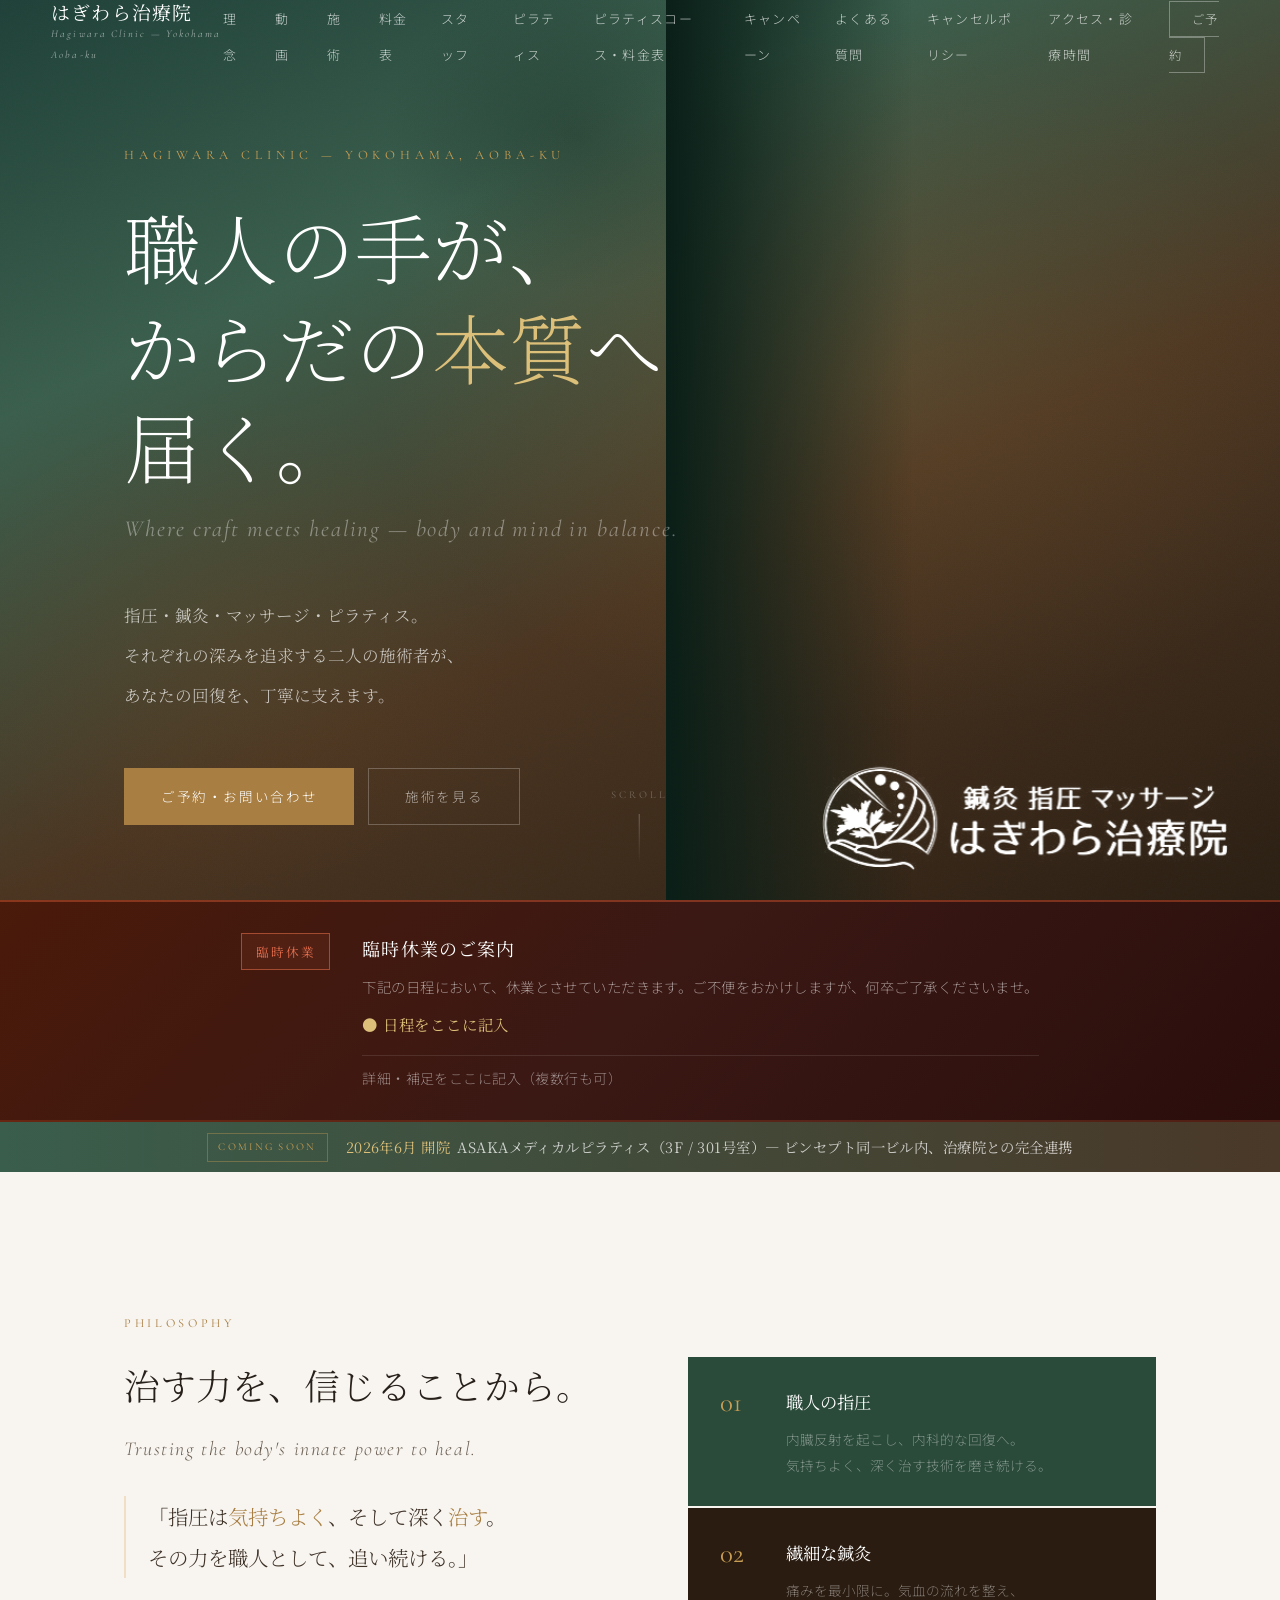
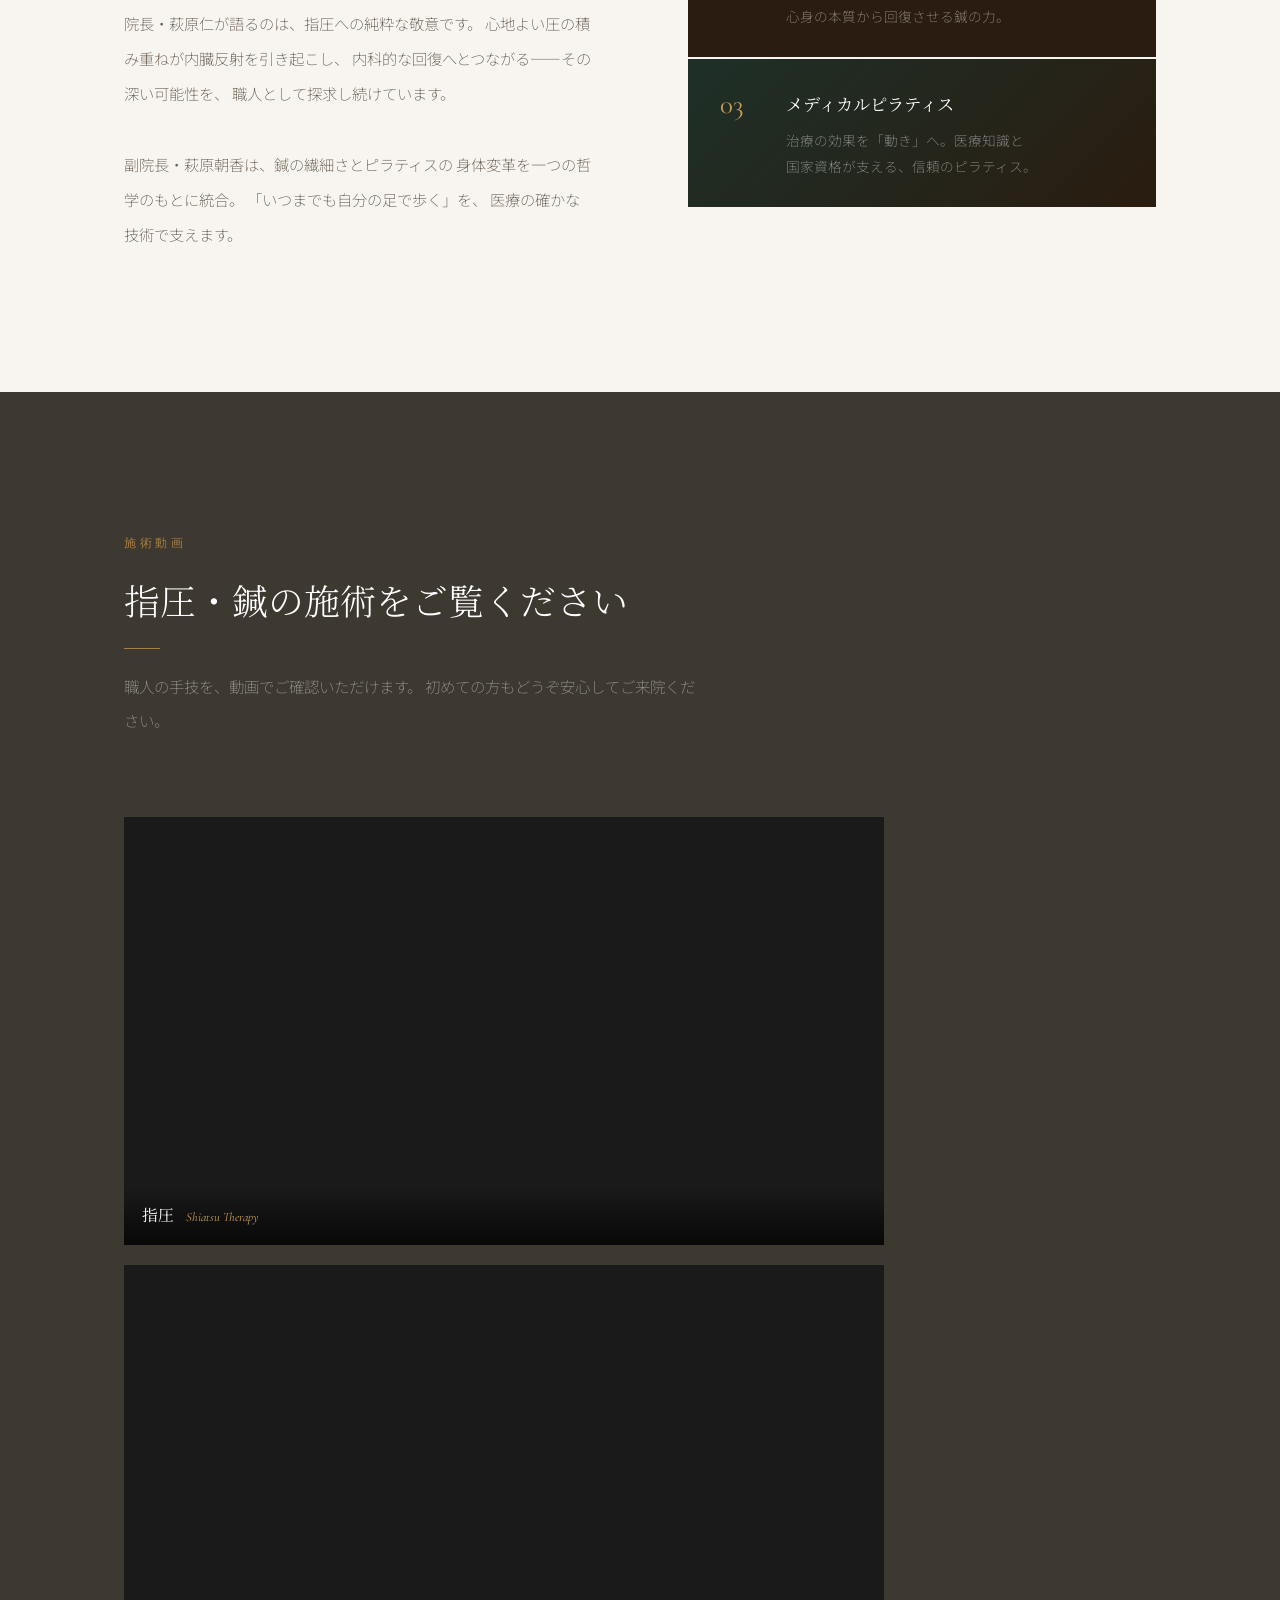
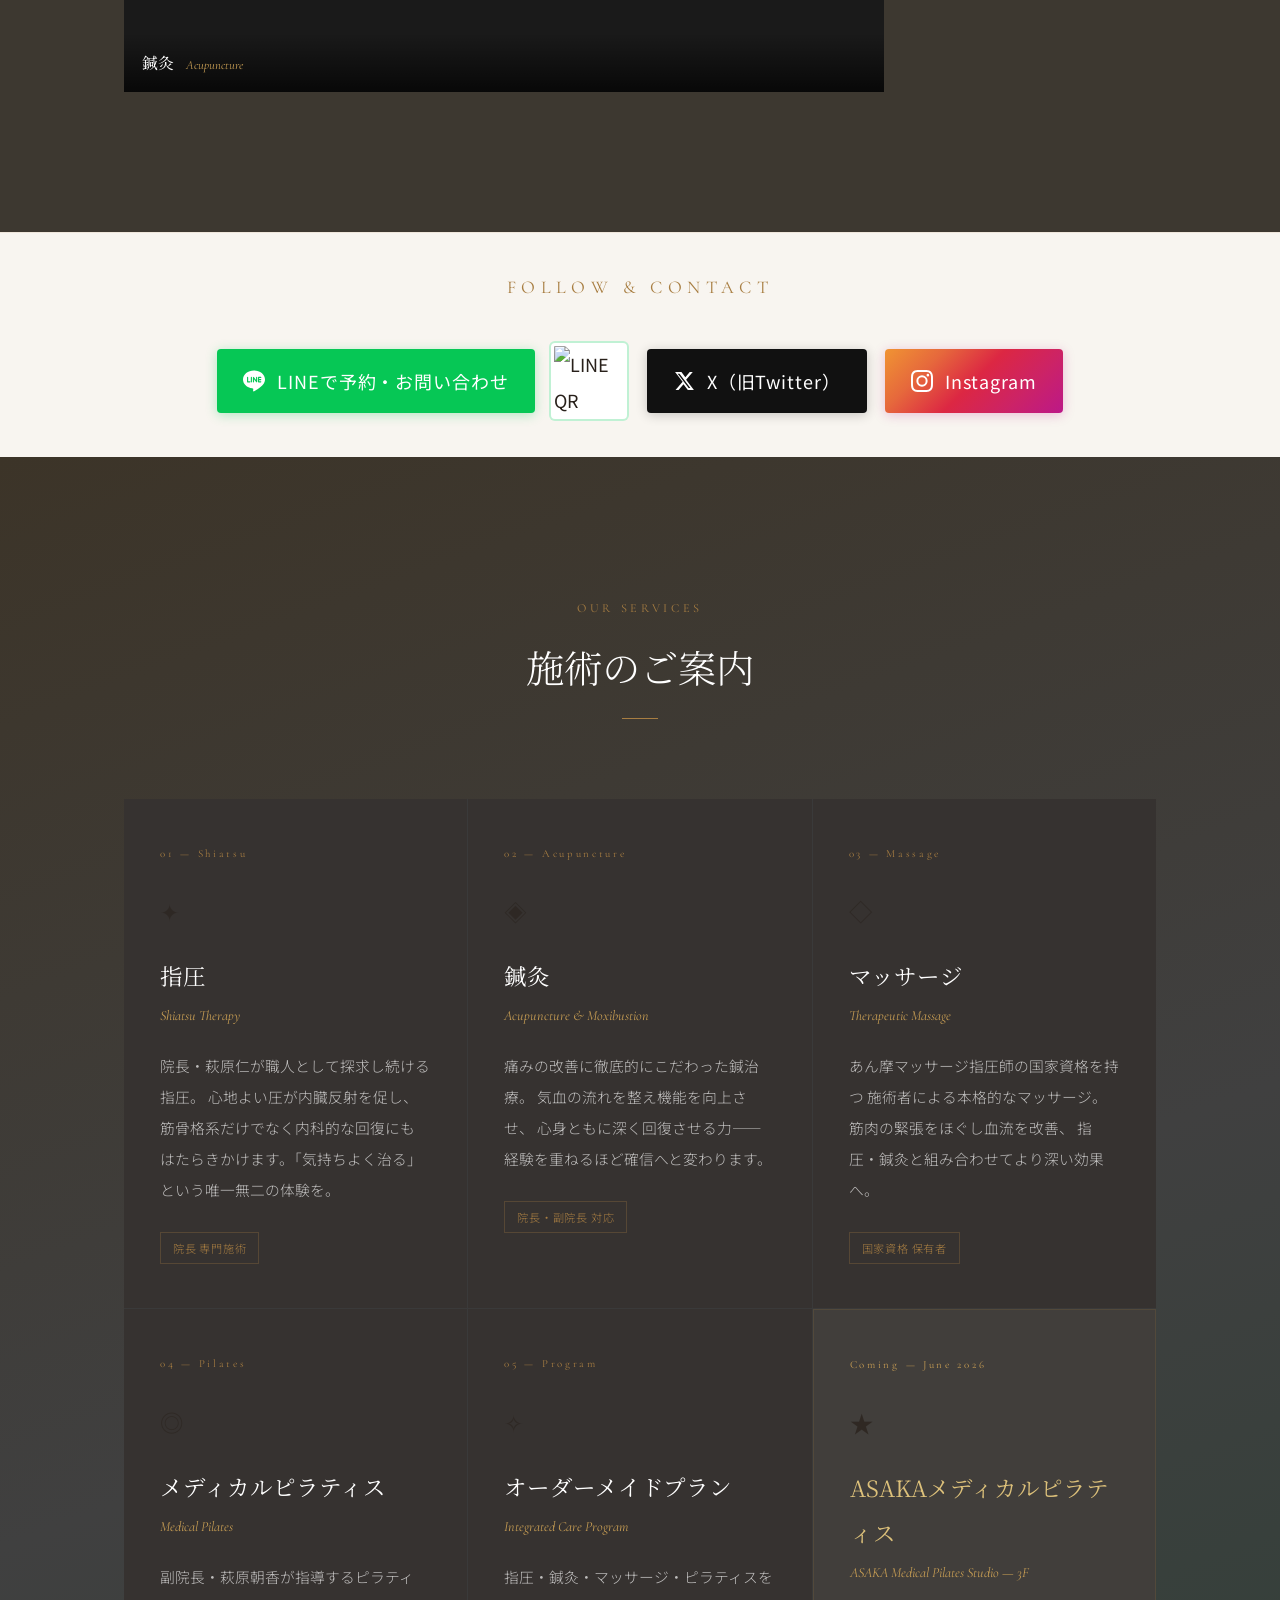
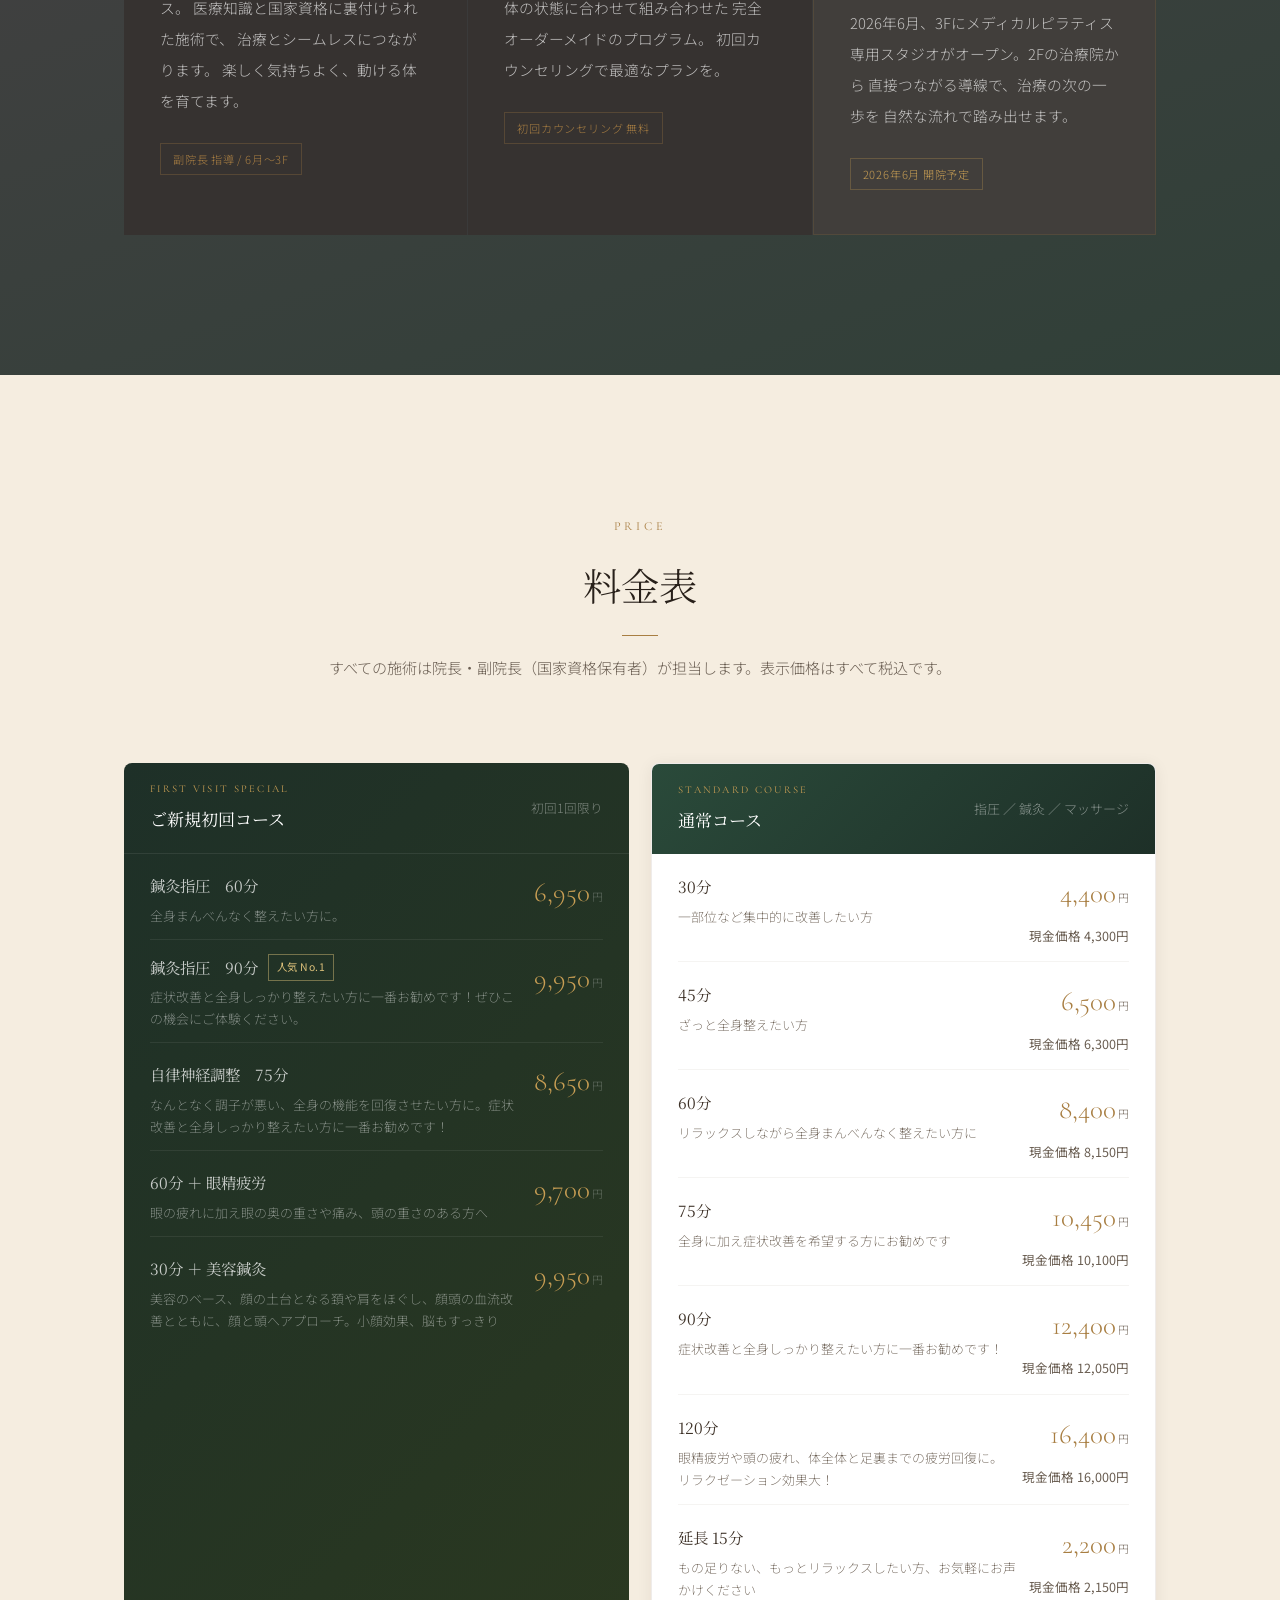
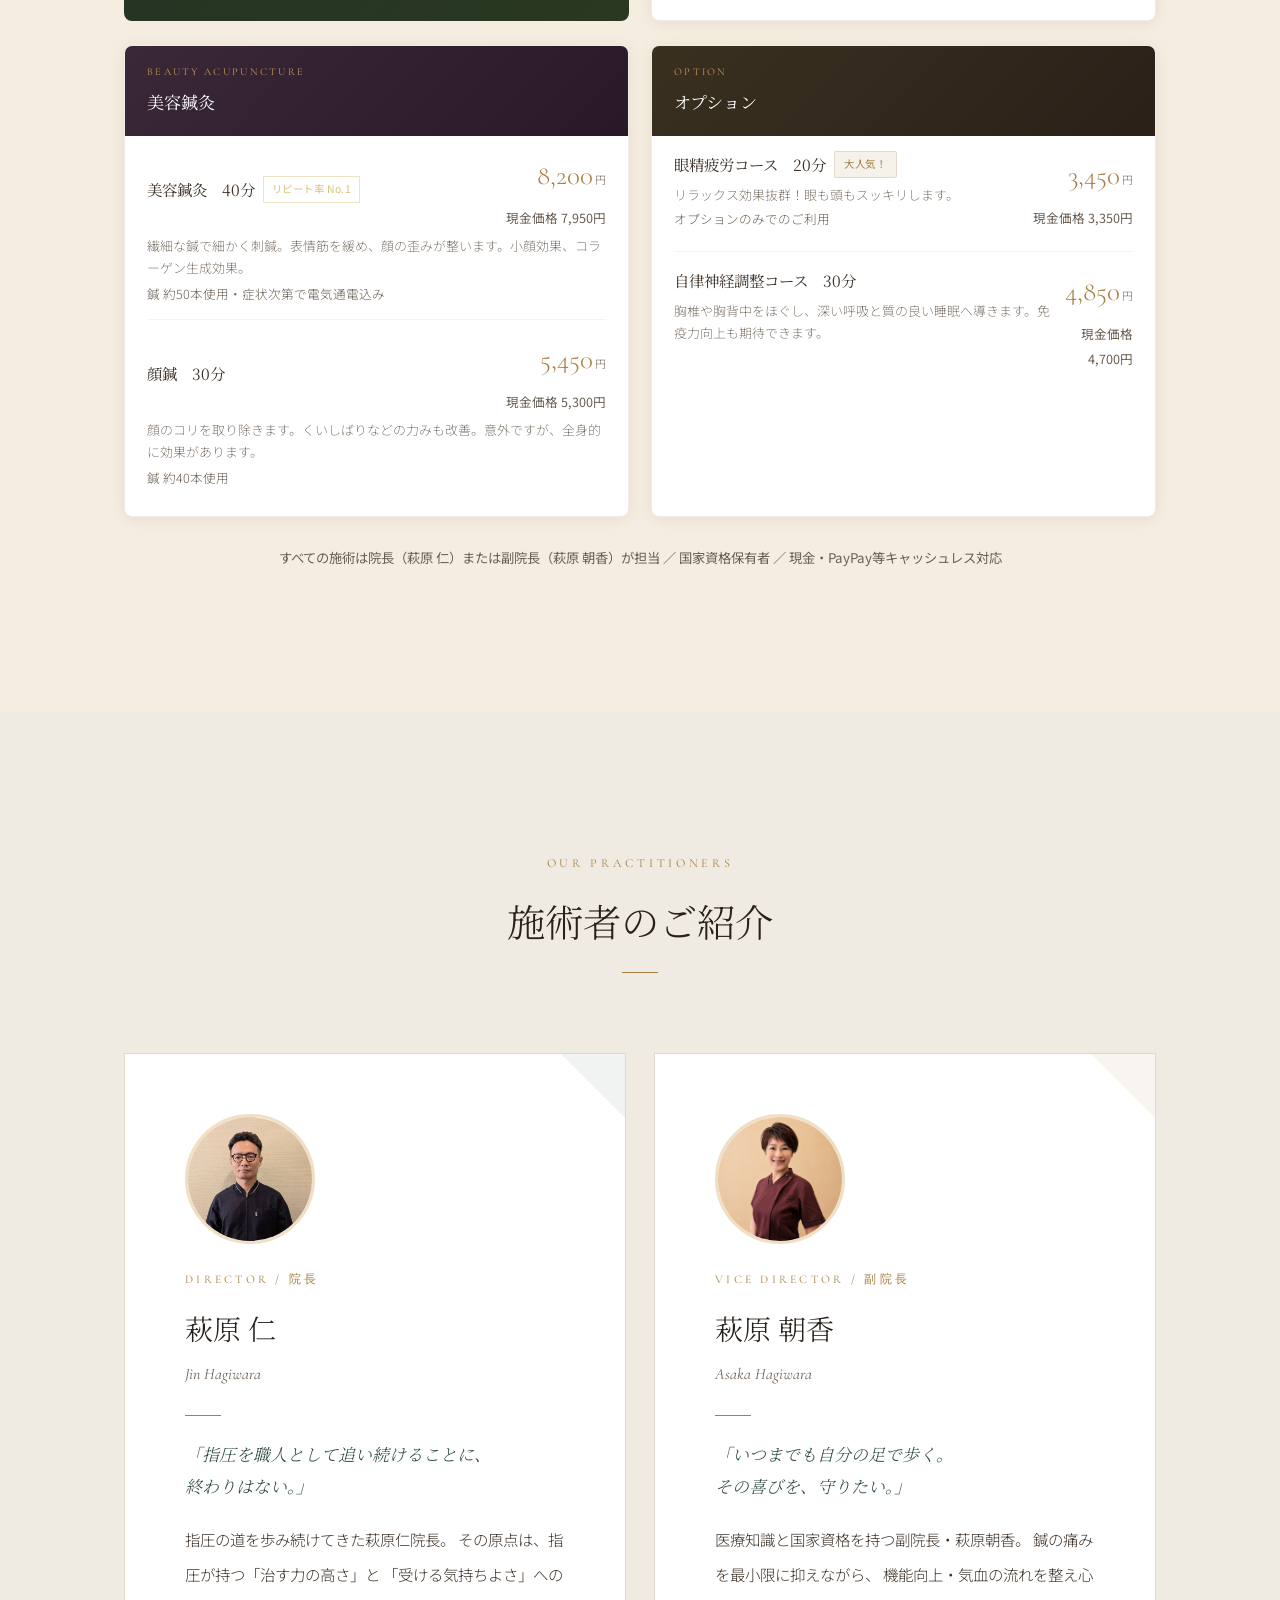
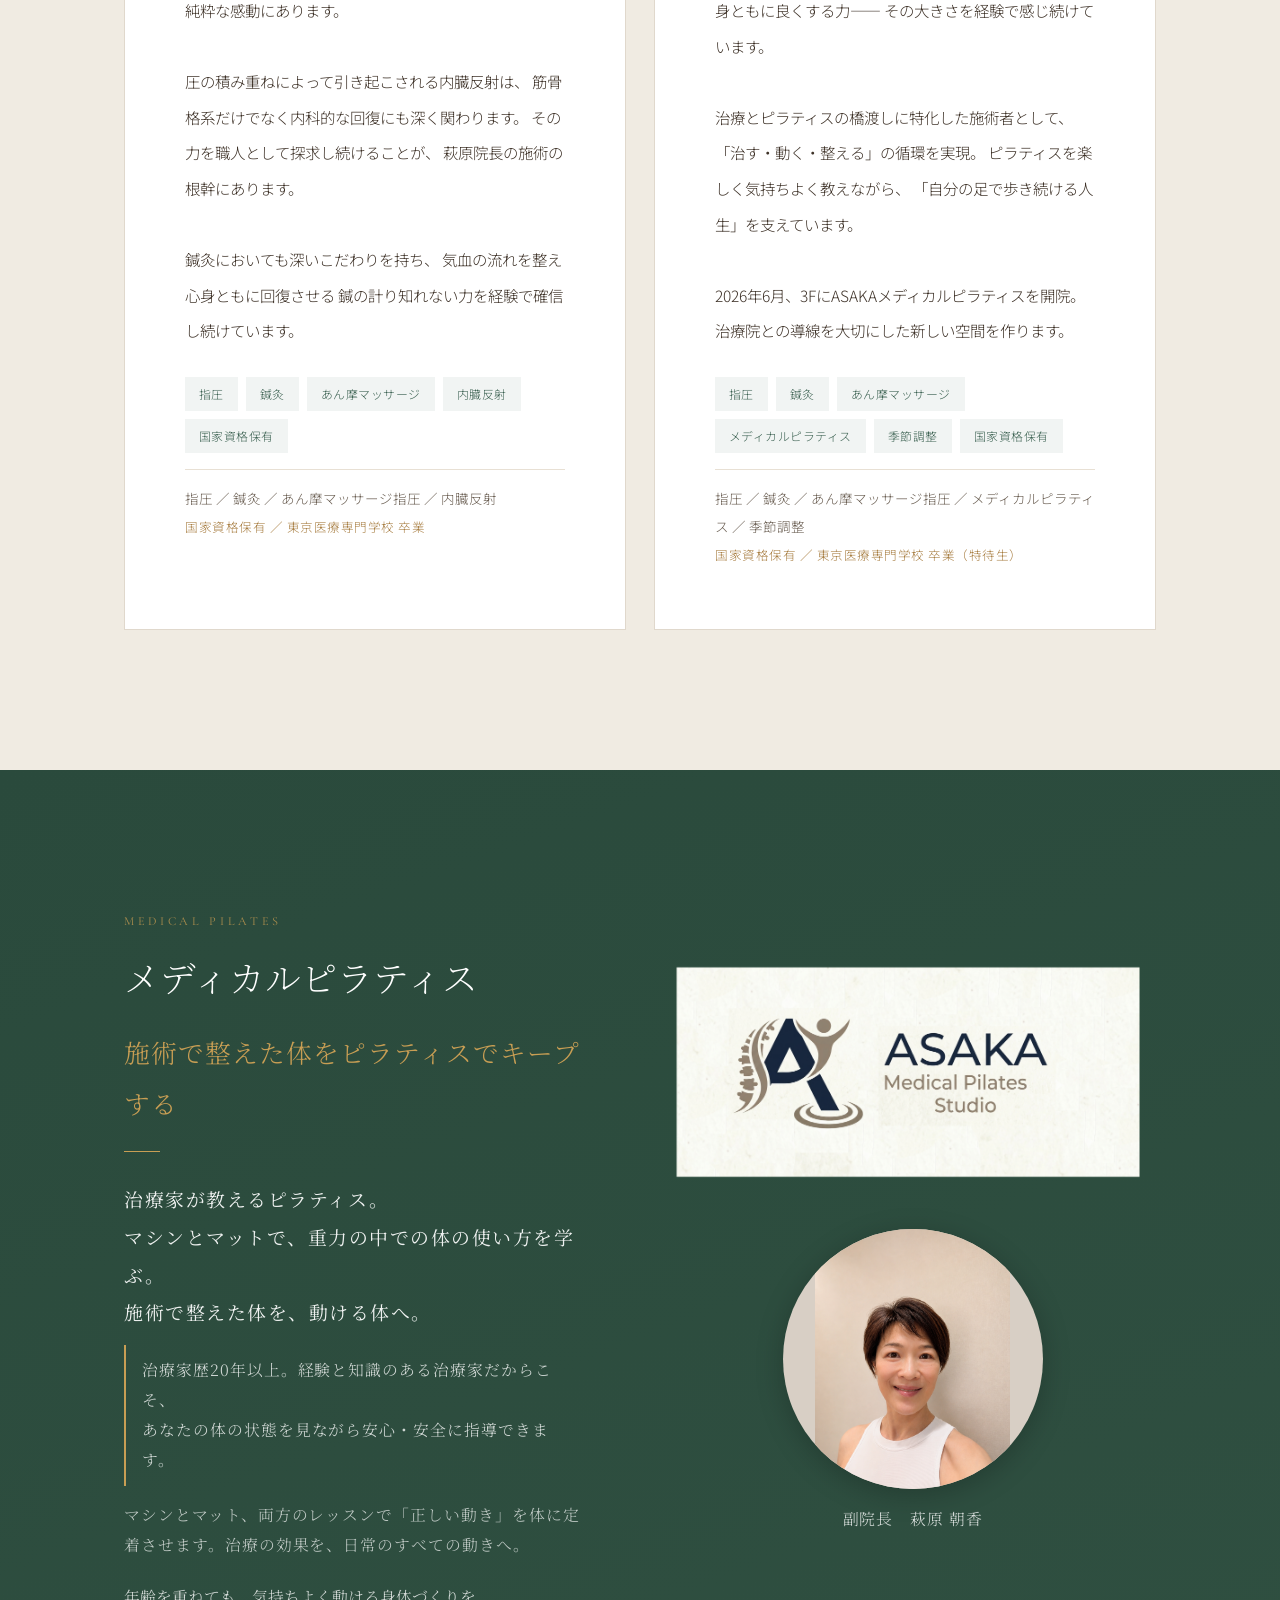
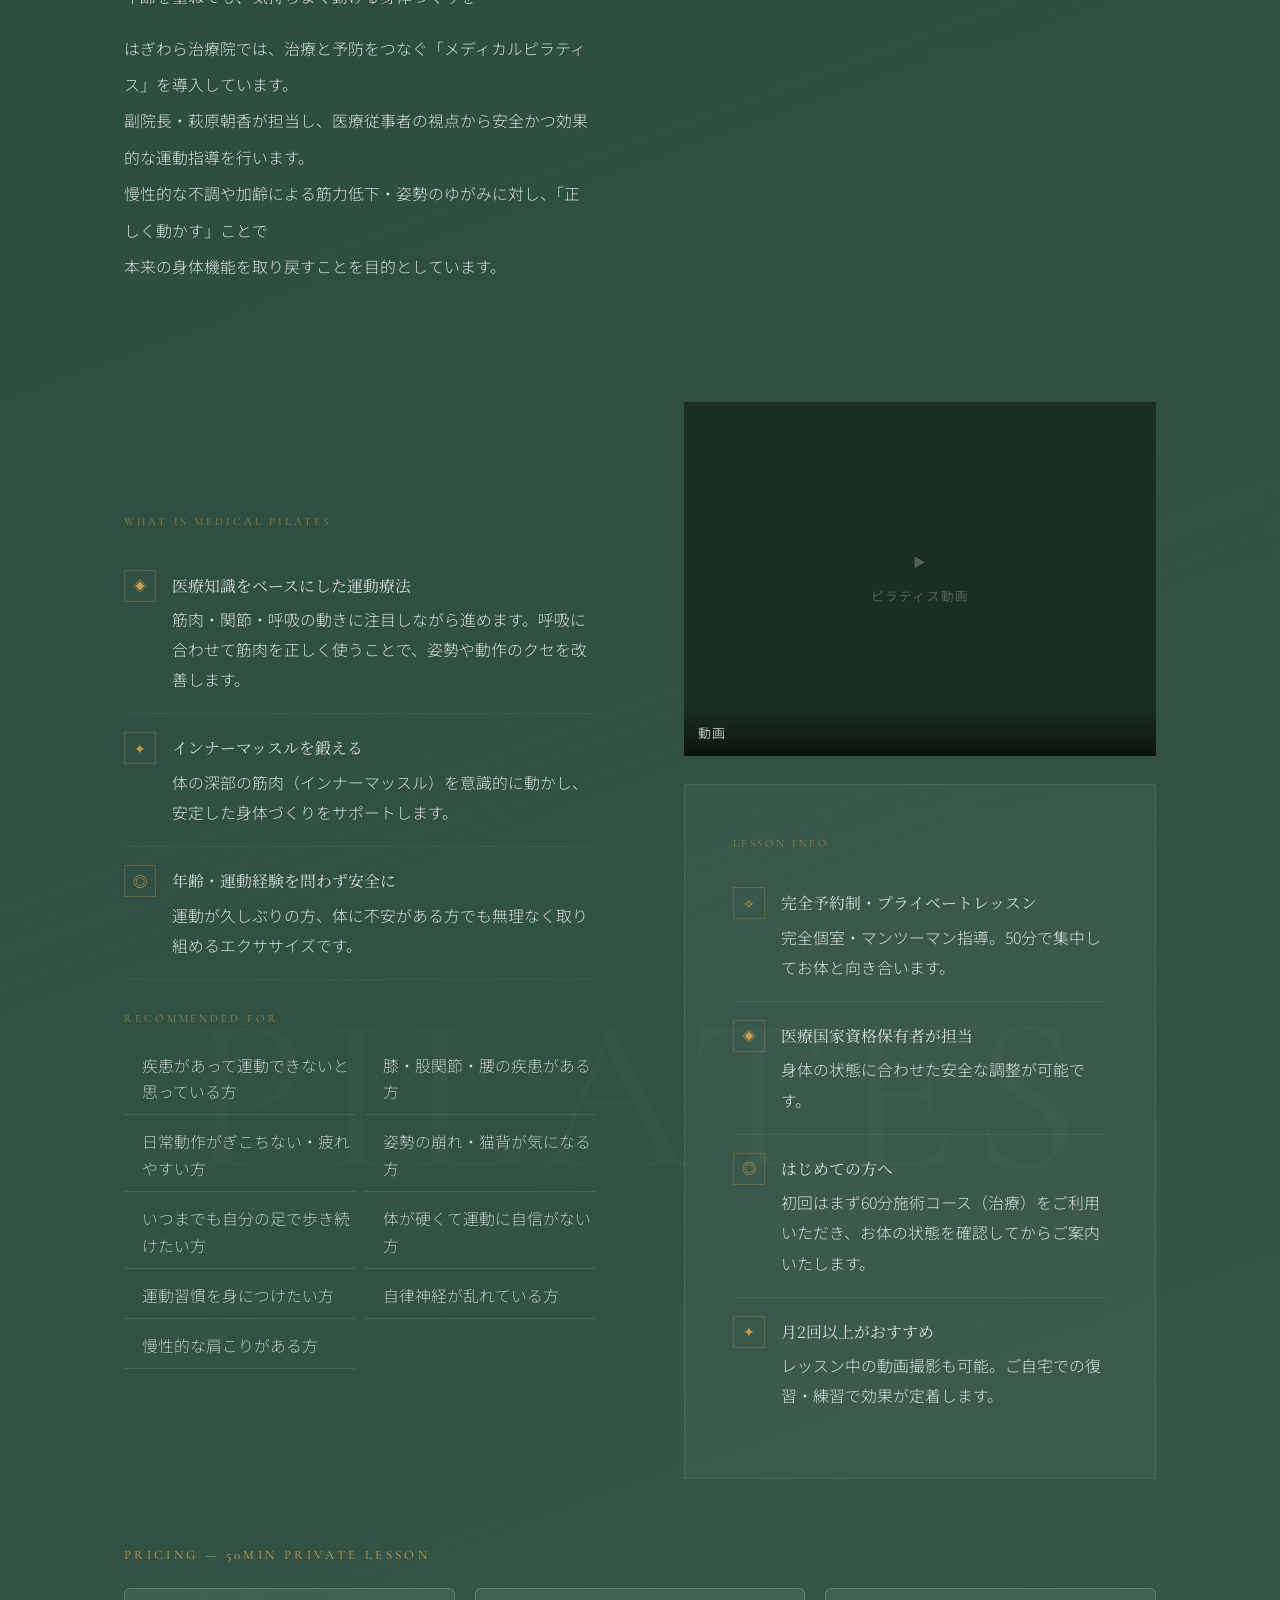
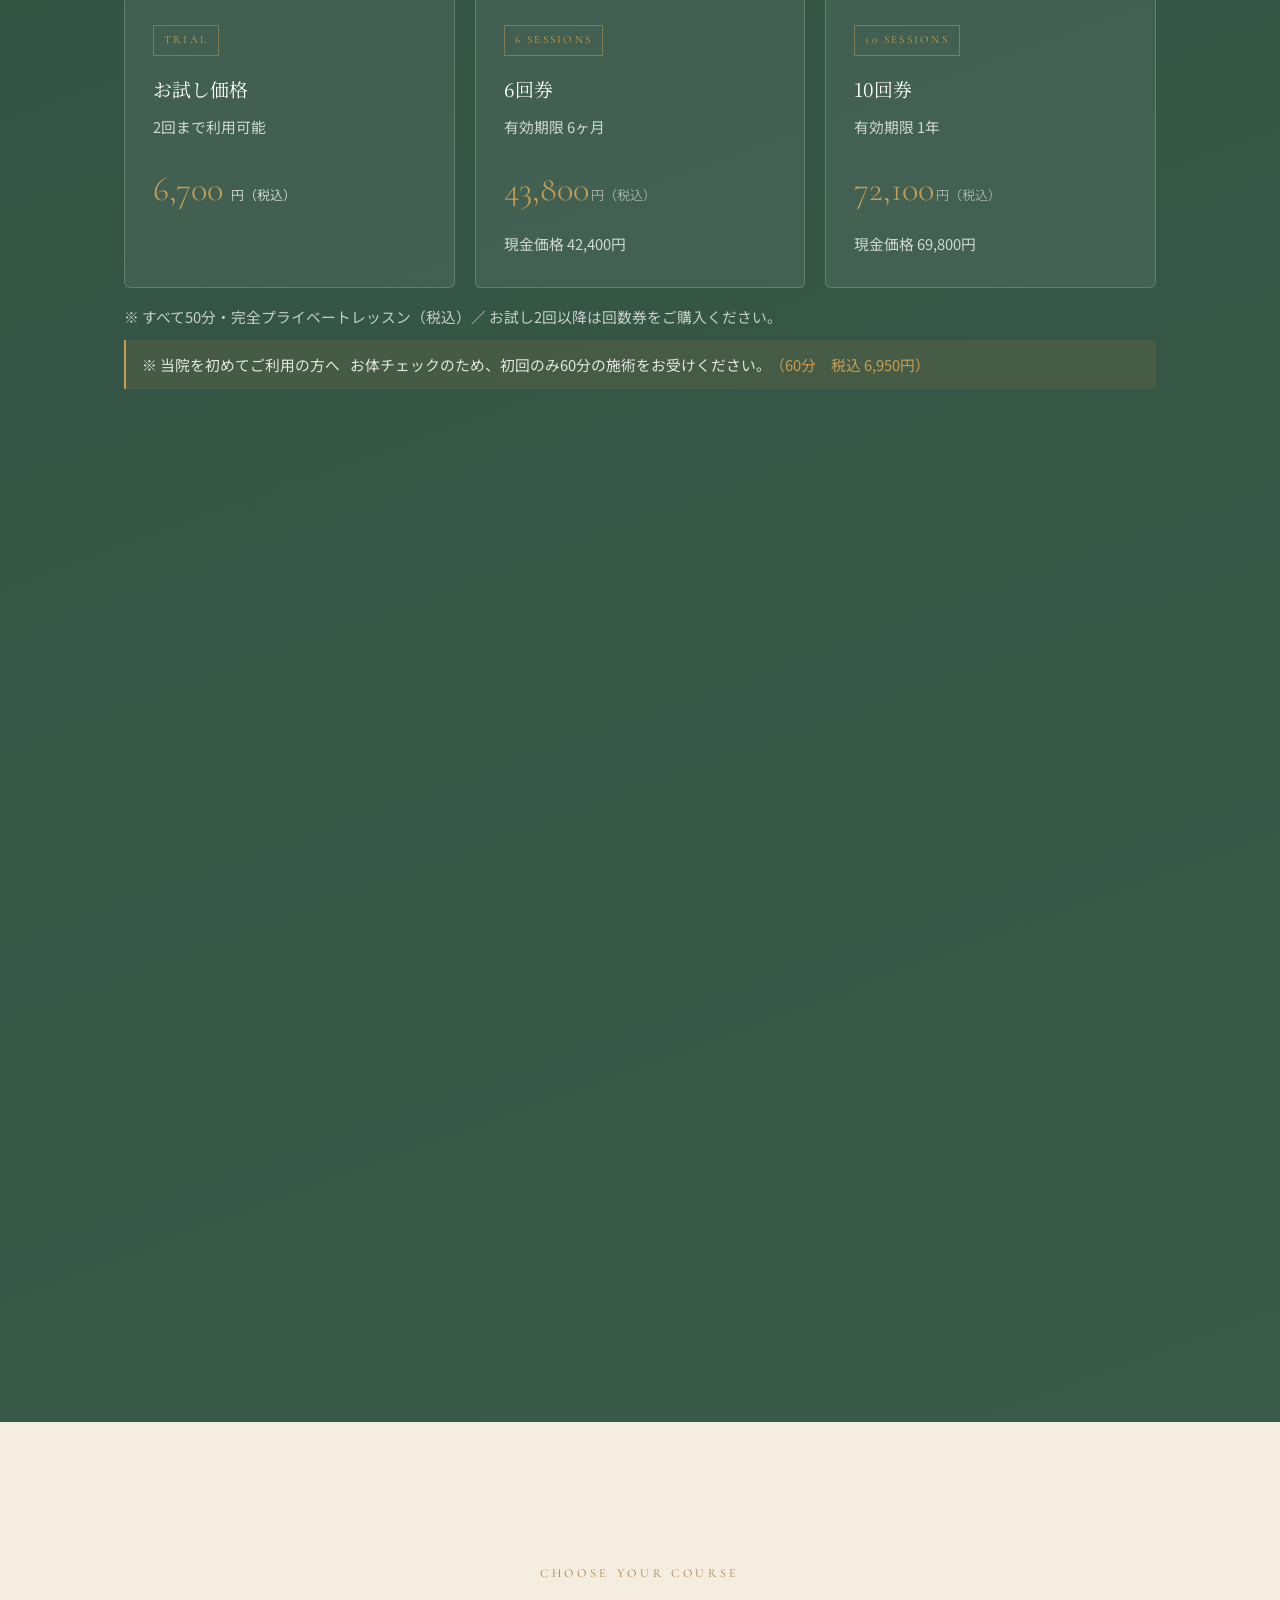
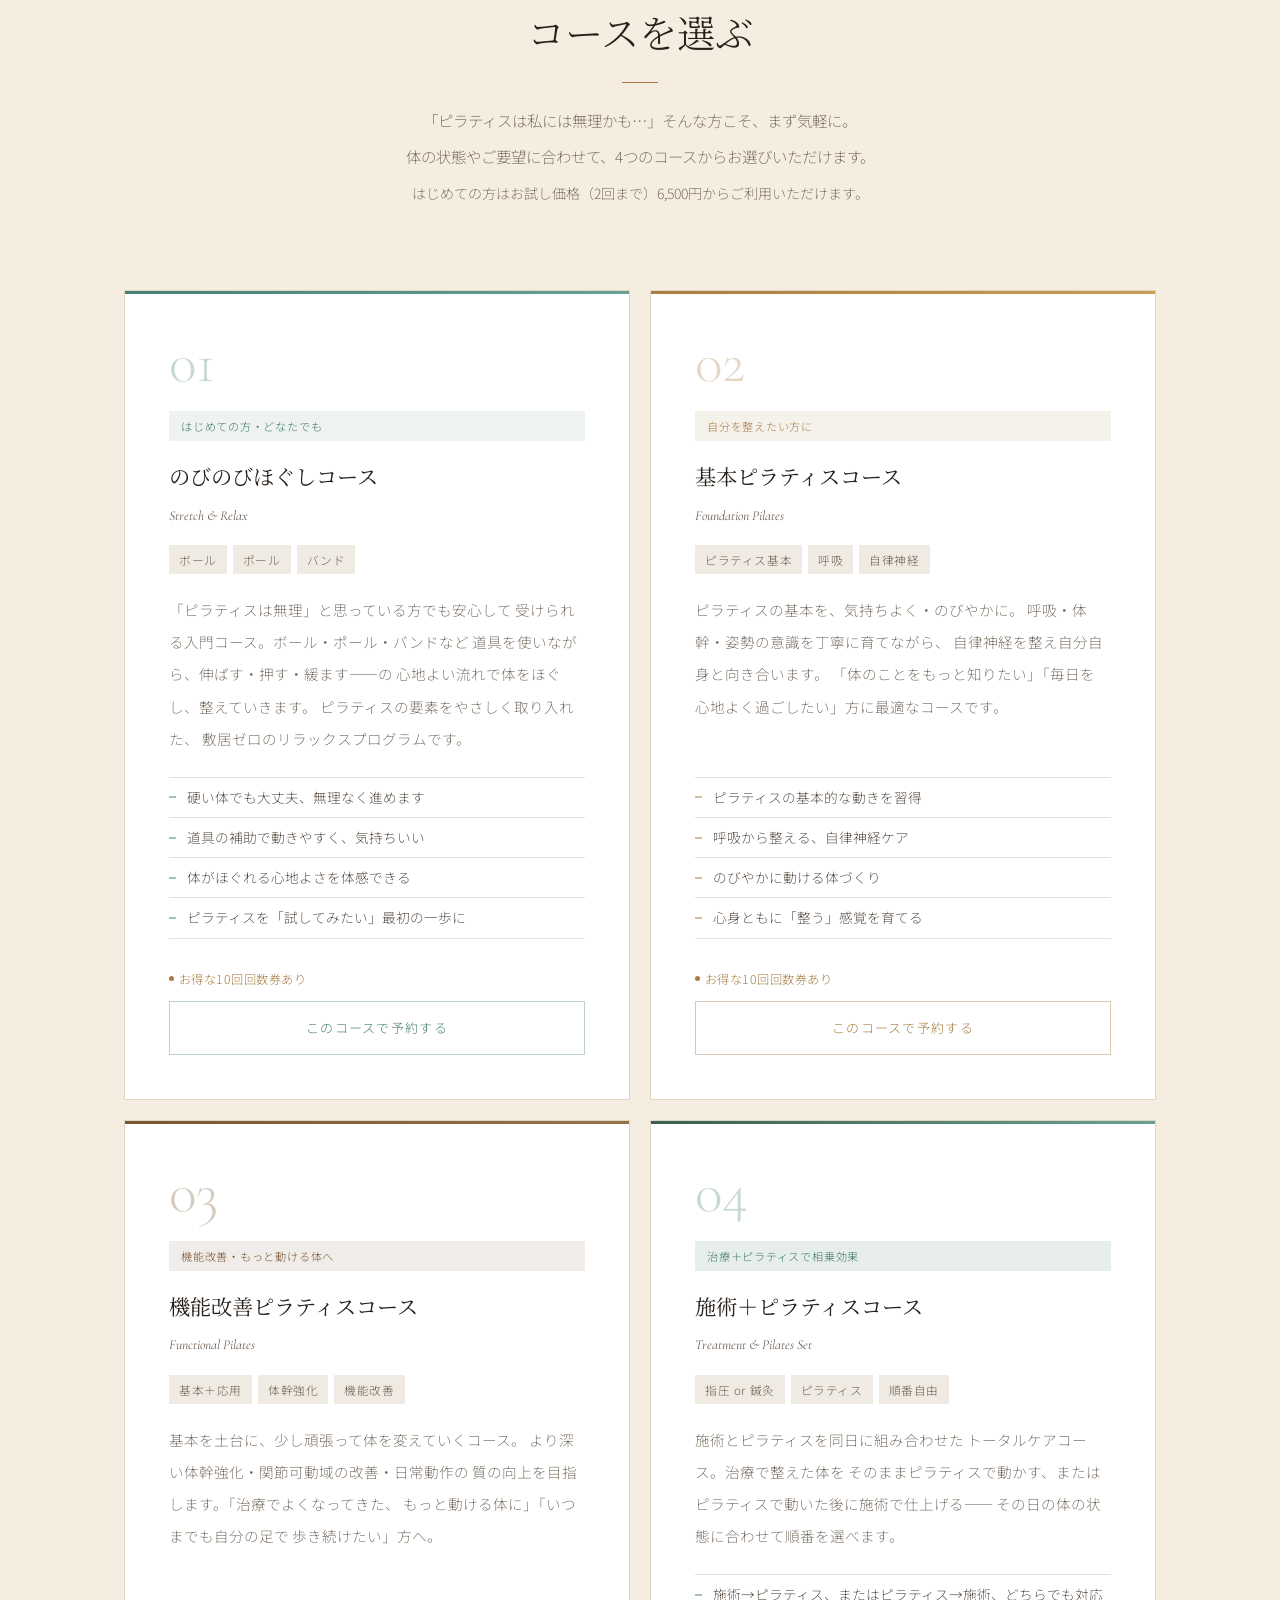
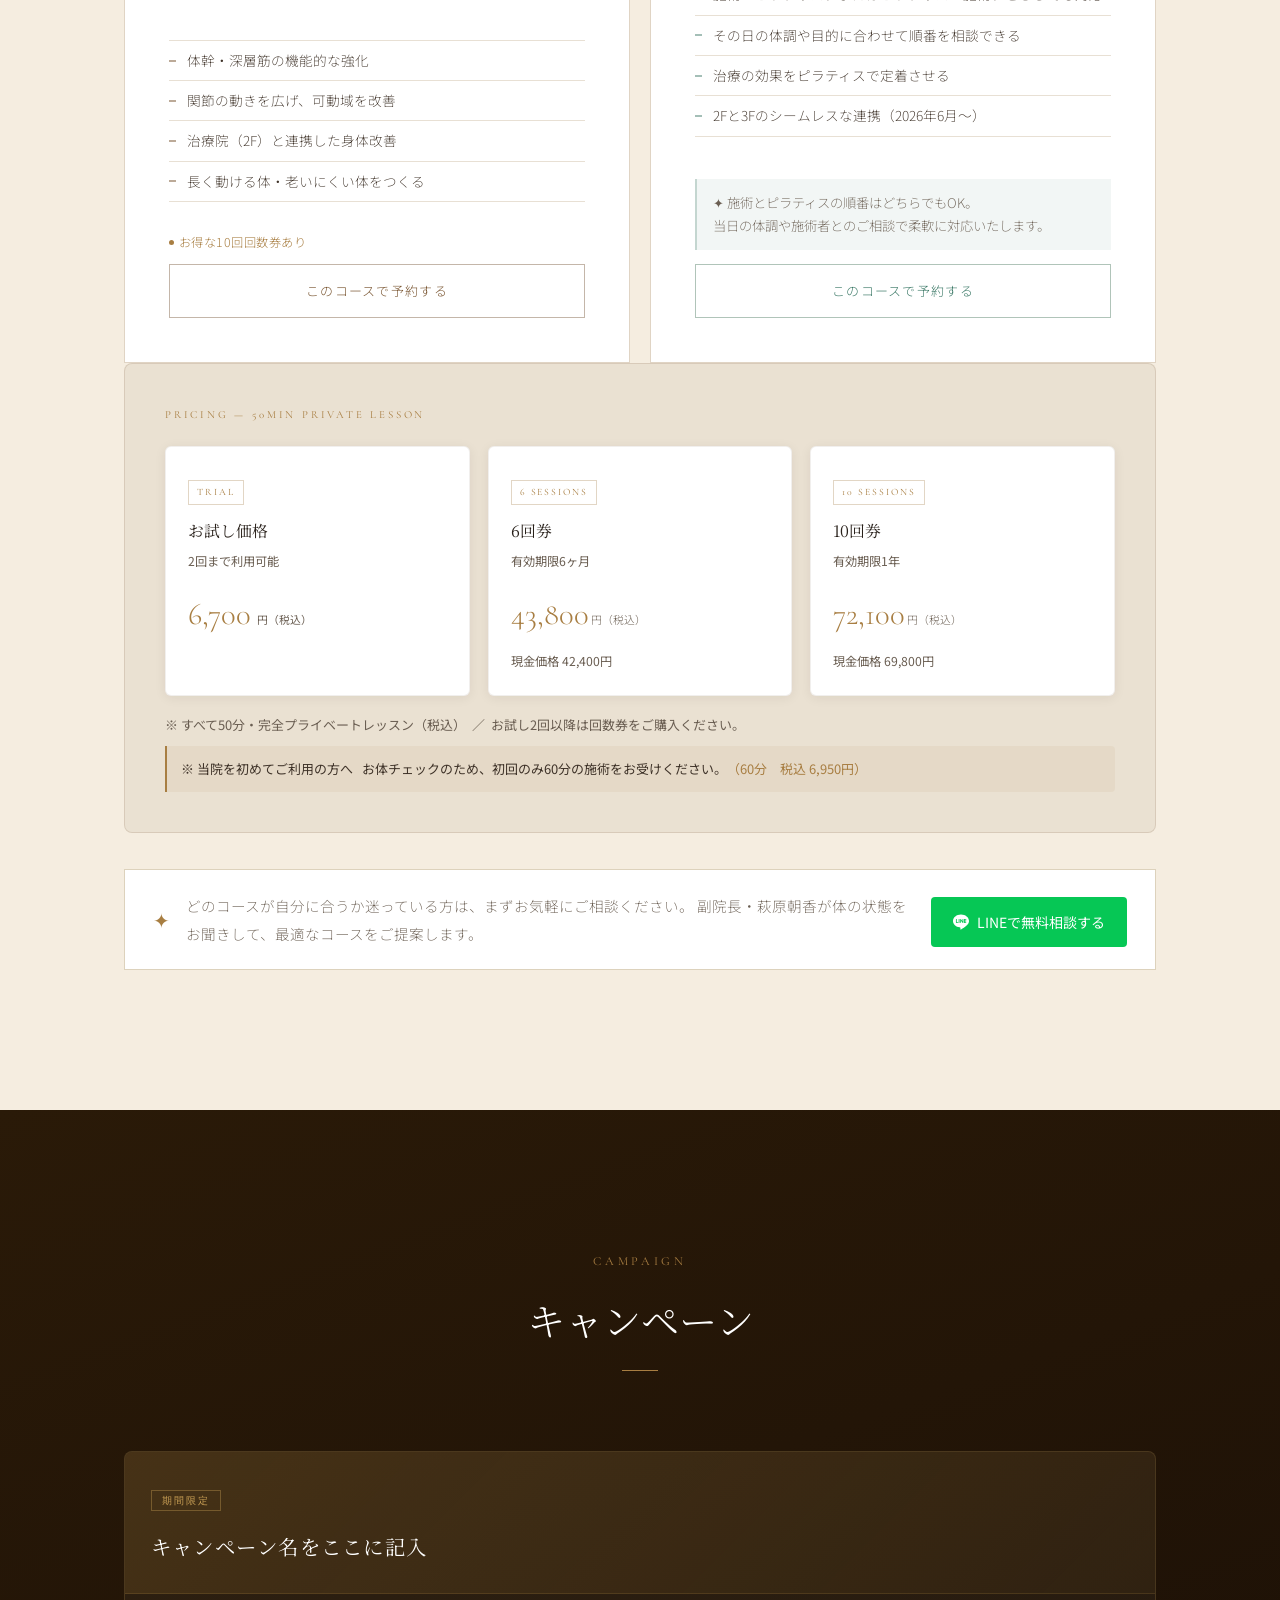
==== commit 0fec87e2: "施術者写真の更新と表示調整 - 萩原朝香の写真を新しいものに差し替え（PNG形式） - 萩原仁の写真を新しいものに差し替え - 萩原仁の写真を1.2倍ズームで上半身を強調表示  Co-Authored" ====
--- a/index.html
+++ b/index.html
@@ -787,6 +787,10 @@
 .staff-photo-img{
   width:100%;height:100%;
   object-fit:cover;
+}
+.staff-card--director .staff-photo-img{
+  transform:scale(1.2);
+  object-position:center 15%;
 }
 .staff-photo-placeholder{
   width:100%;height:100%;
@@ -2315,7 +2319,7 @@
       <!-- 副院長 -->
       <div class="staff-card staff-card--vdirector" data-reveal data-delay="2">
         <div class="staff-photo">
-          <img class="staff-photo-img" src="images/hagiwara-asaka.jpg" alt="萩原 朝香">
+          <img class="staff-photo-img" src="images/hagiwara-asaka.png" alt="萩原 朝香">
         </div>
         <p class="staff-role">Vice Director / 副院長</p>
         <h3 class="staff-name-ja">萩原 朝香</h3>
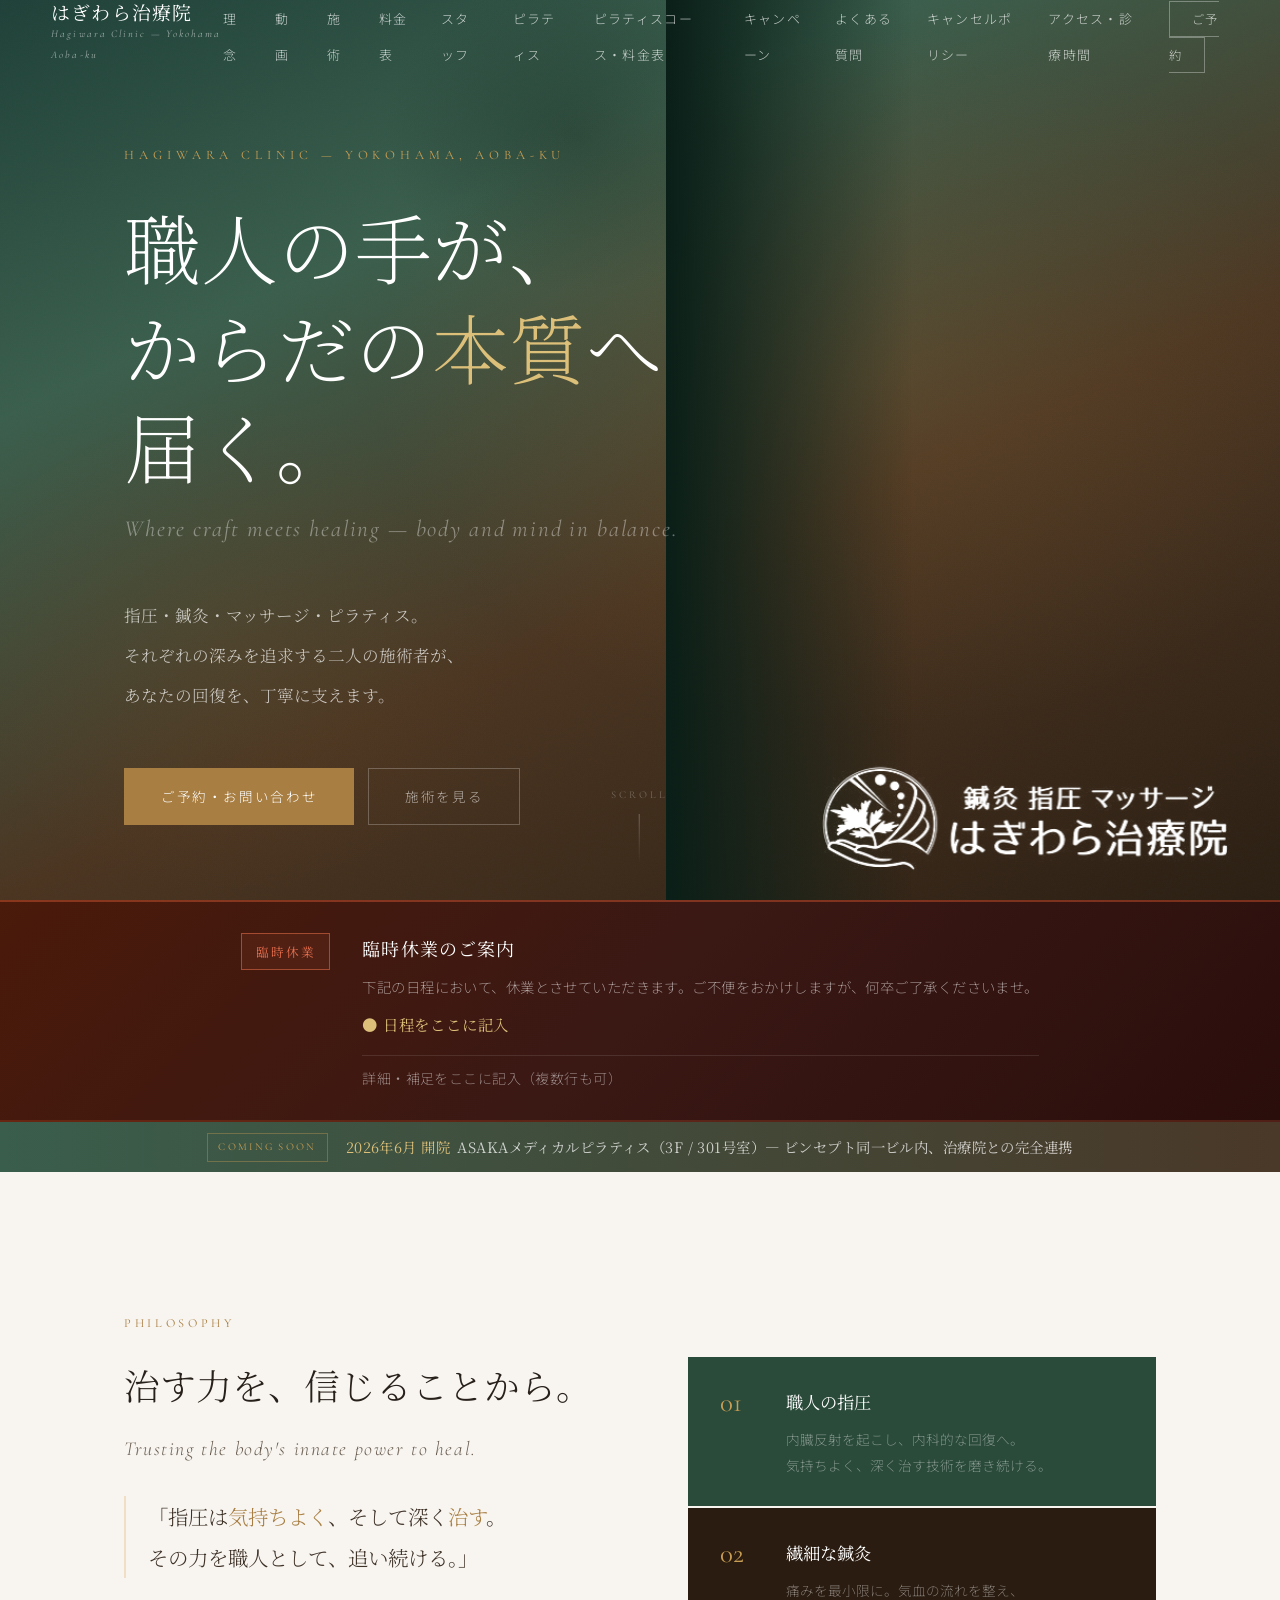
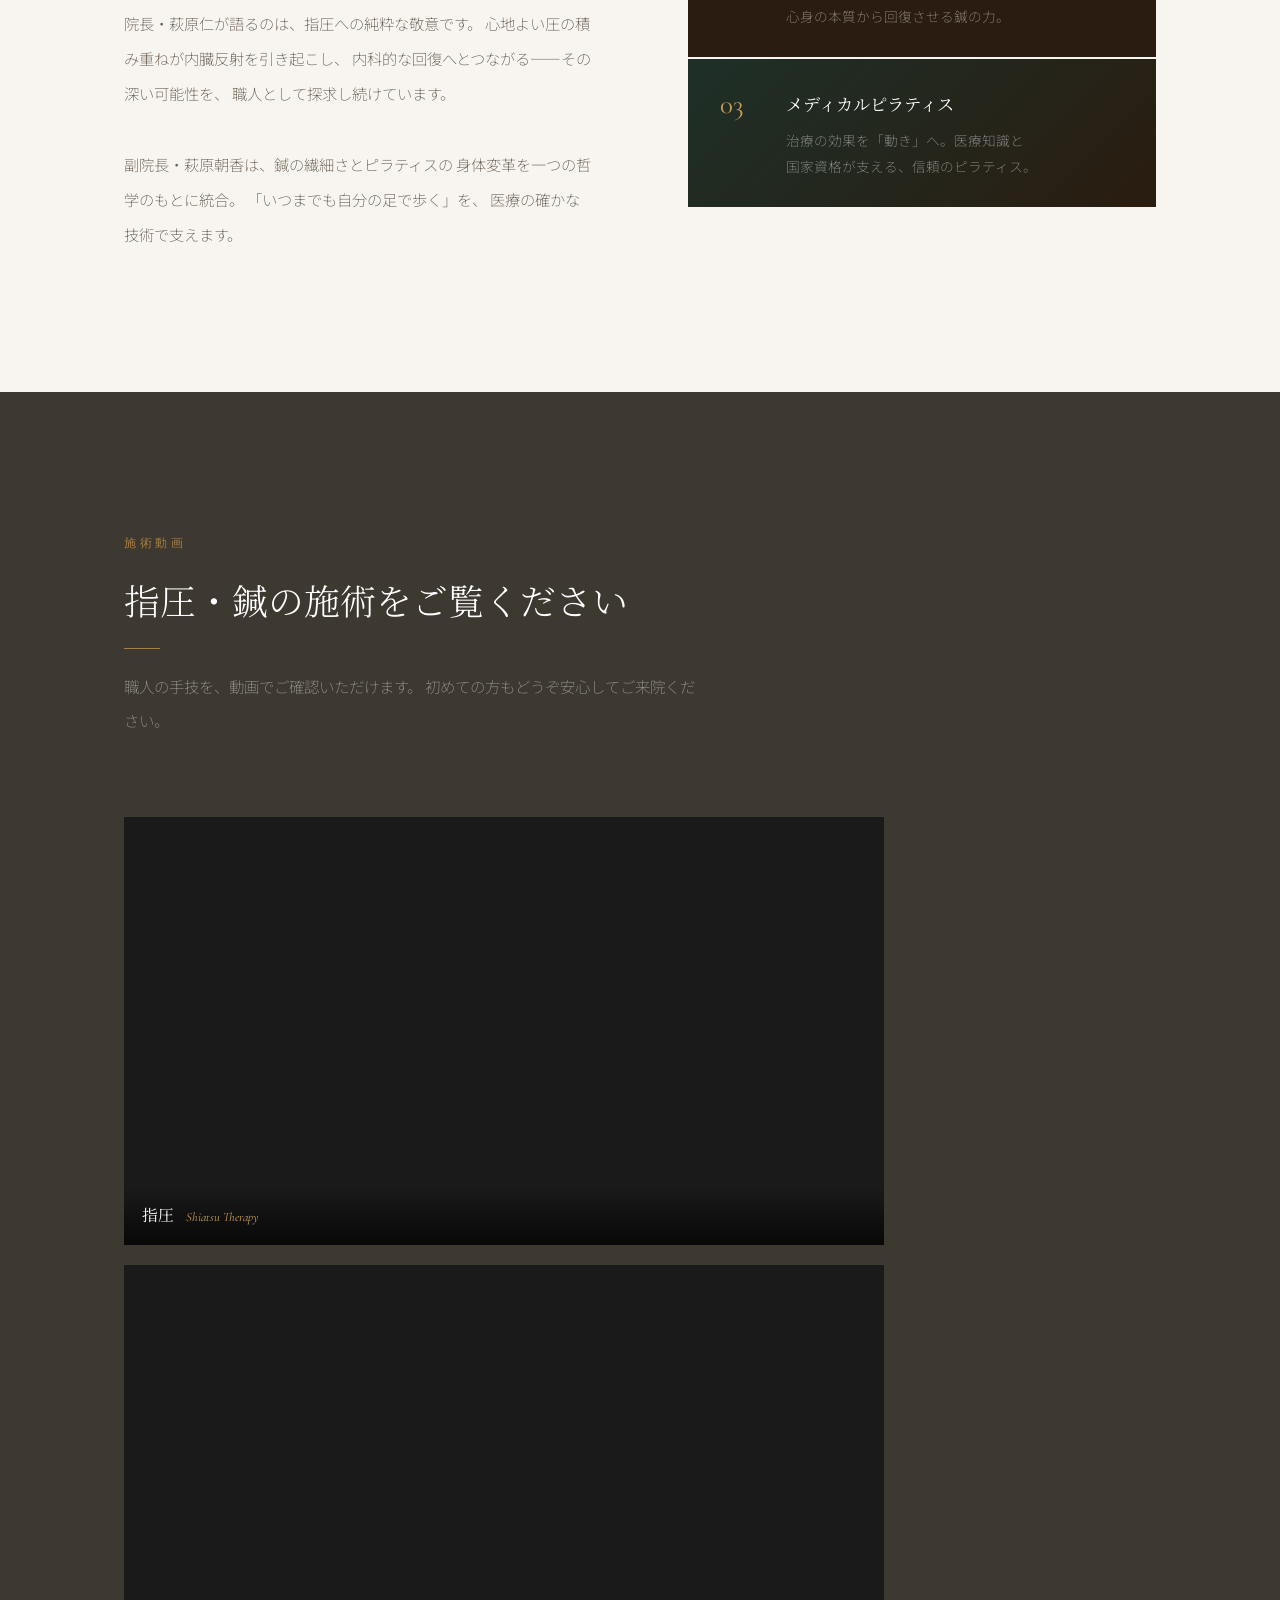
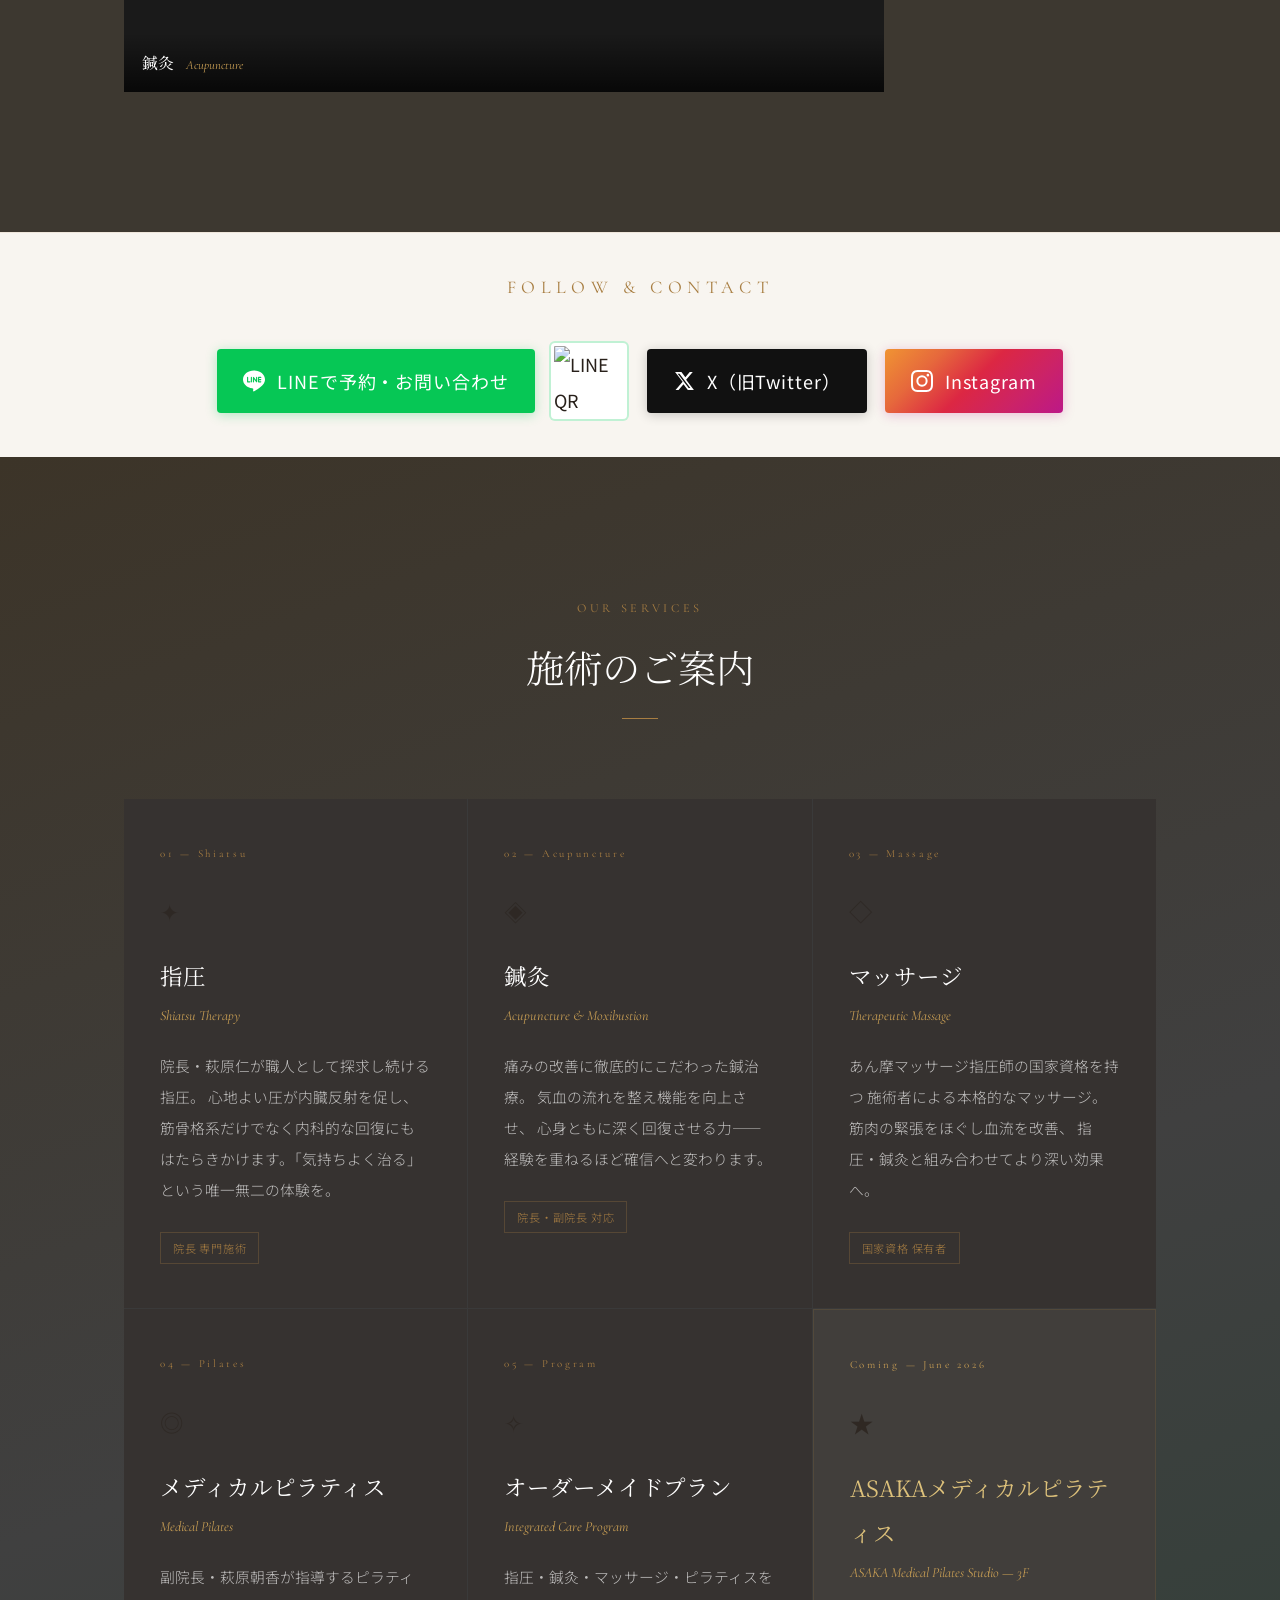
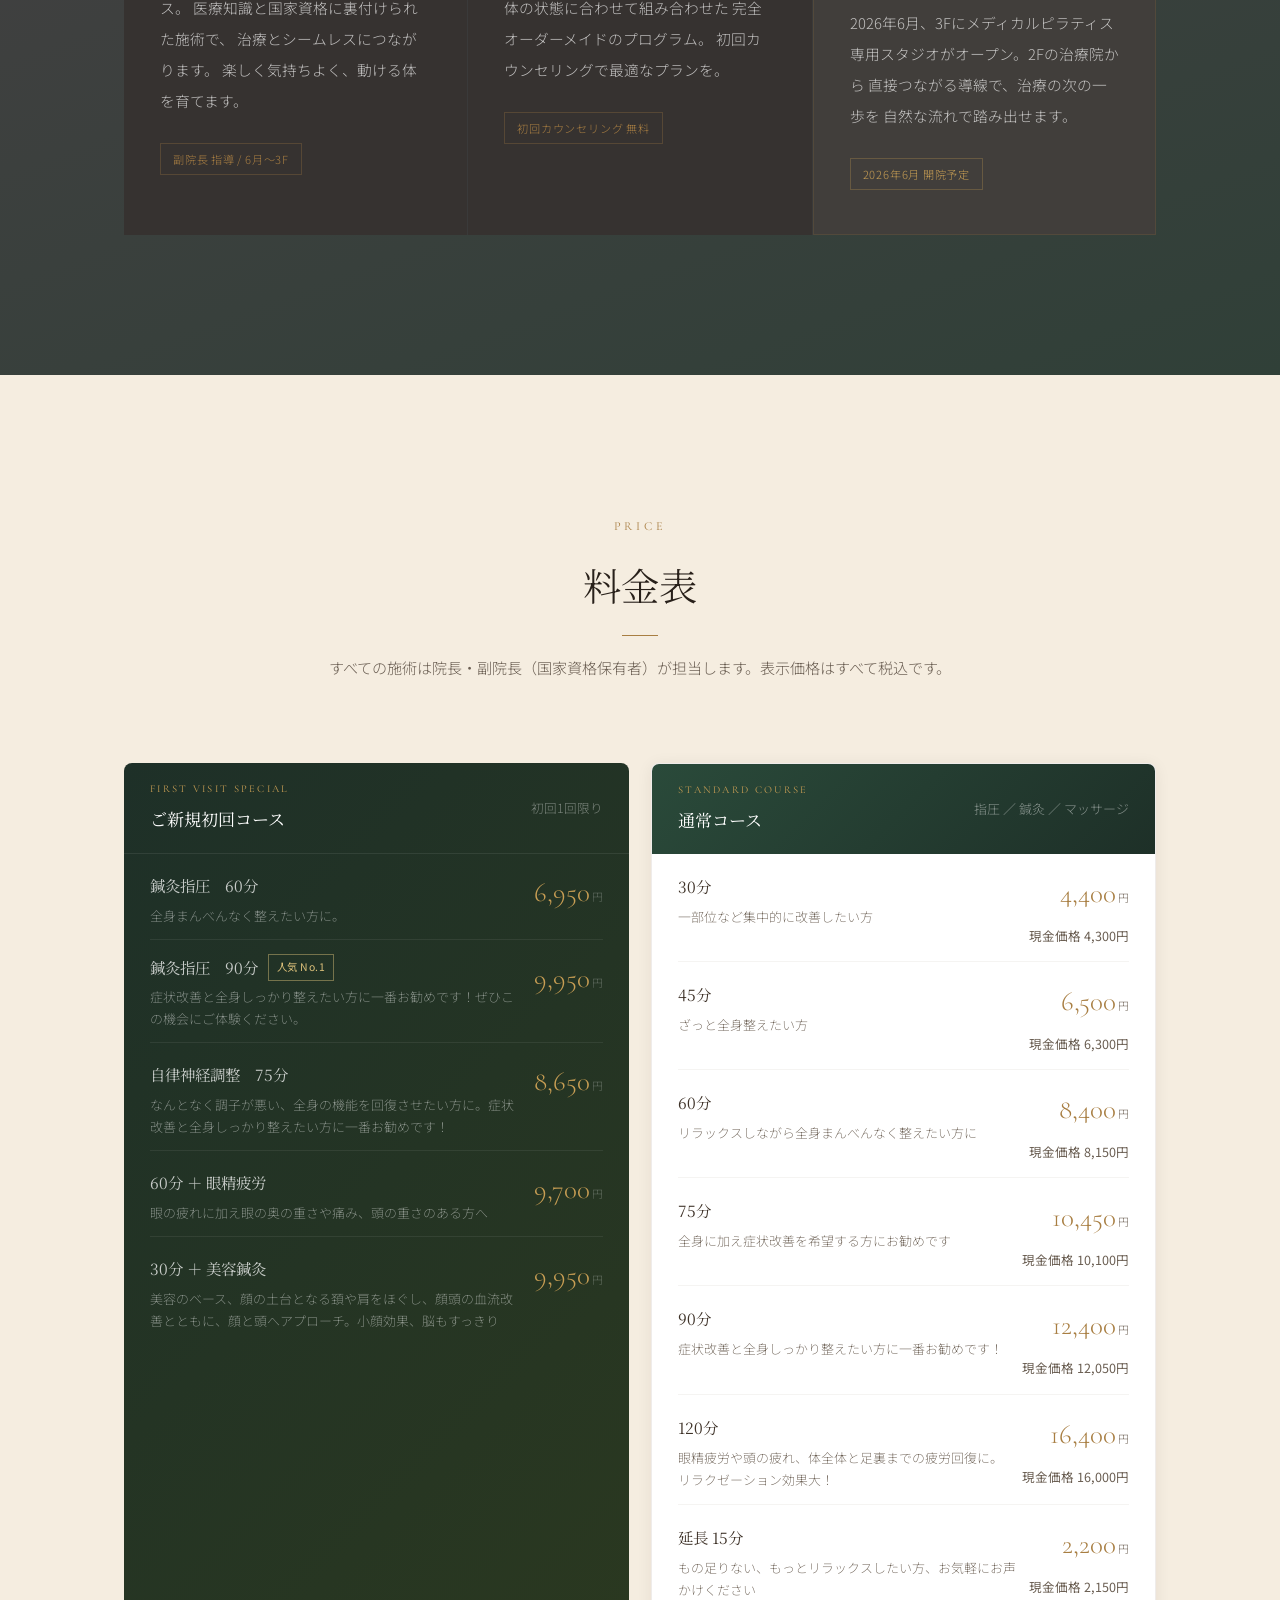
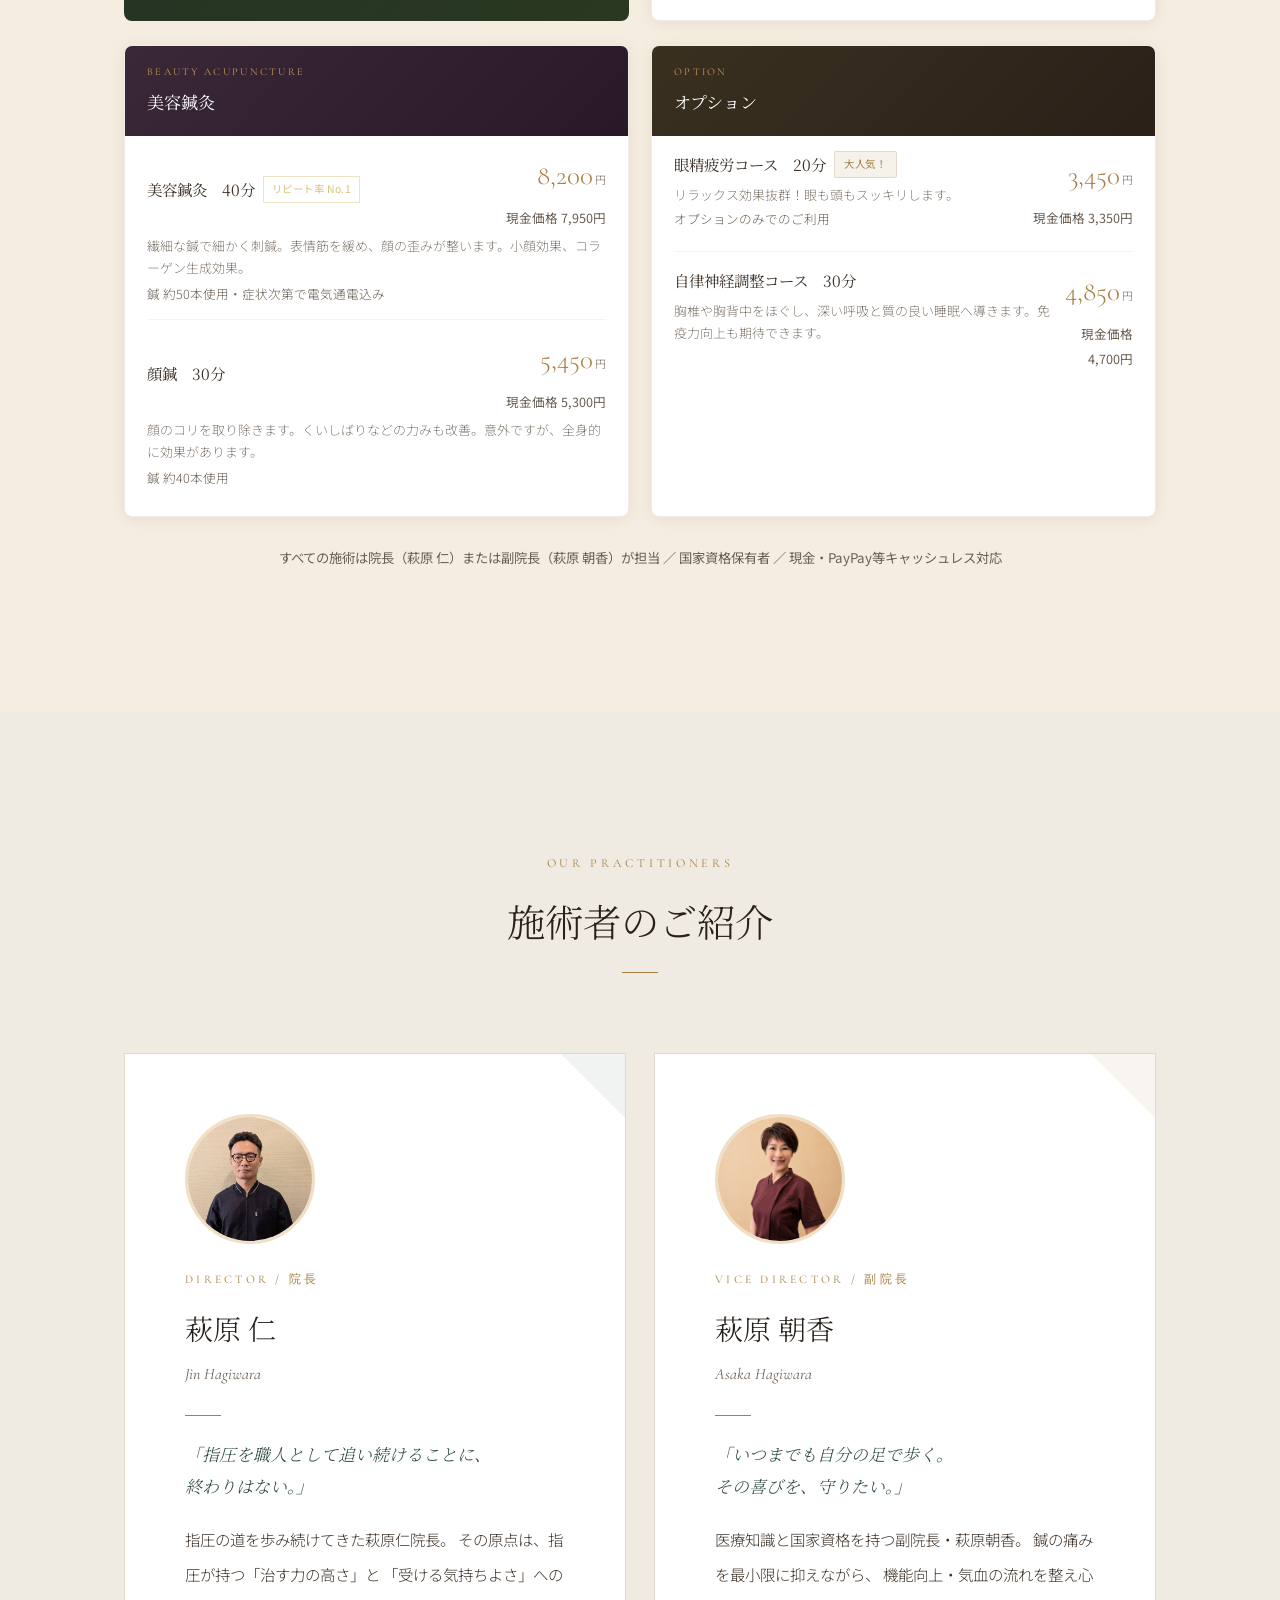
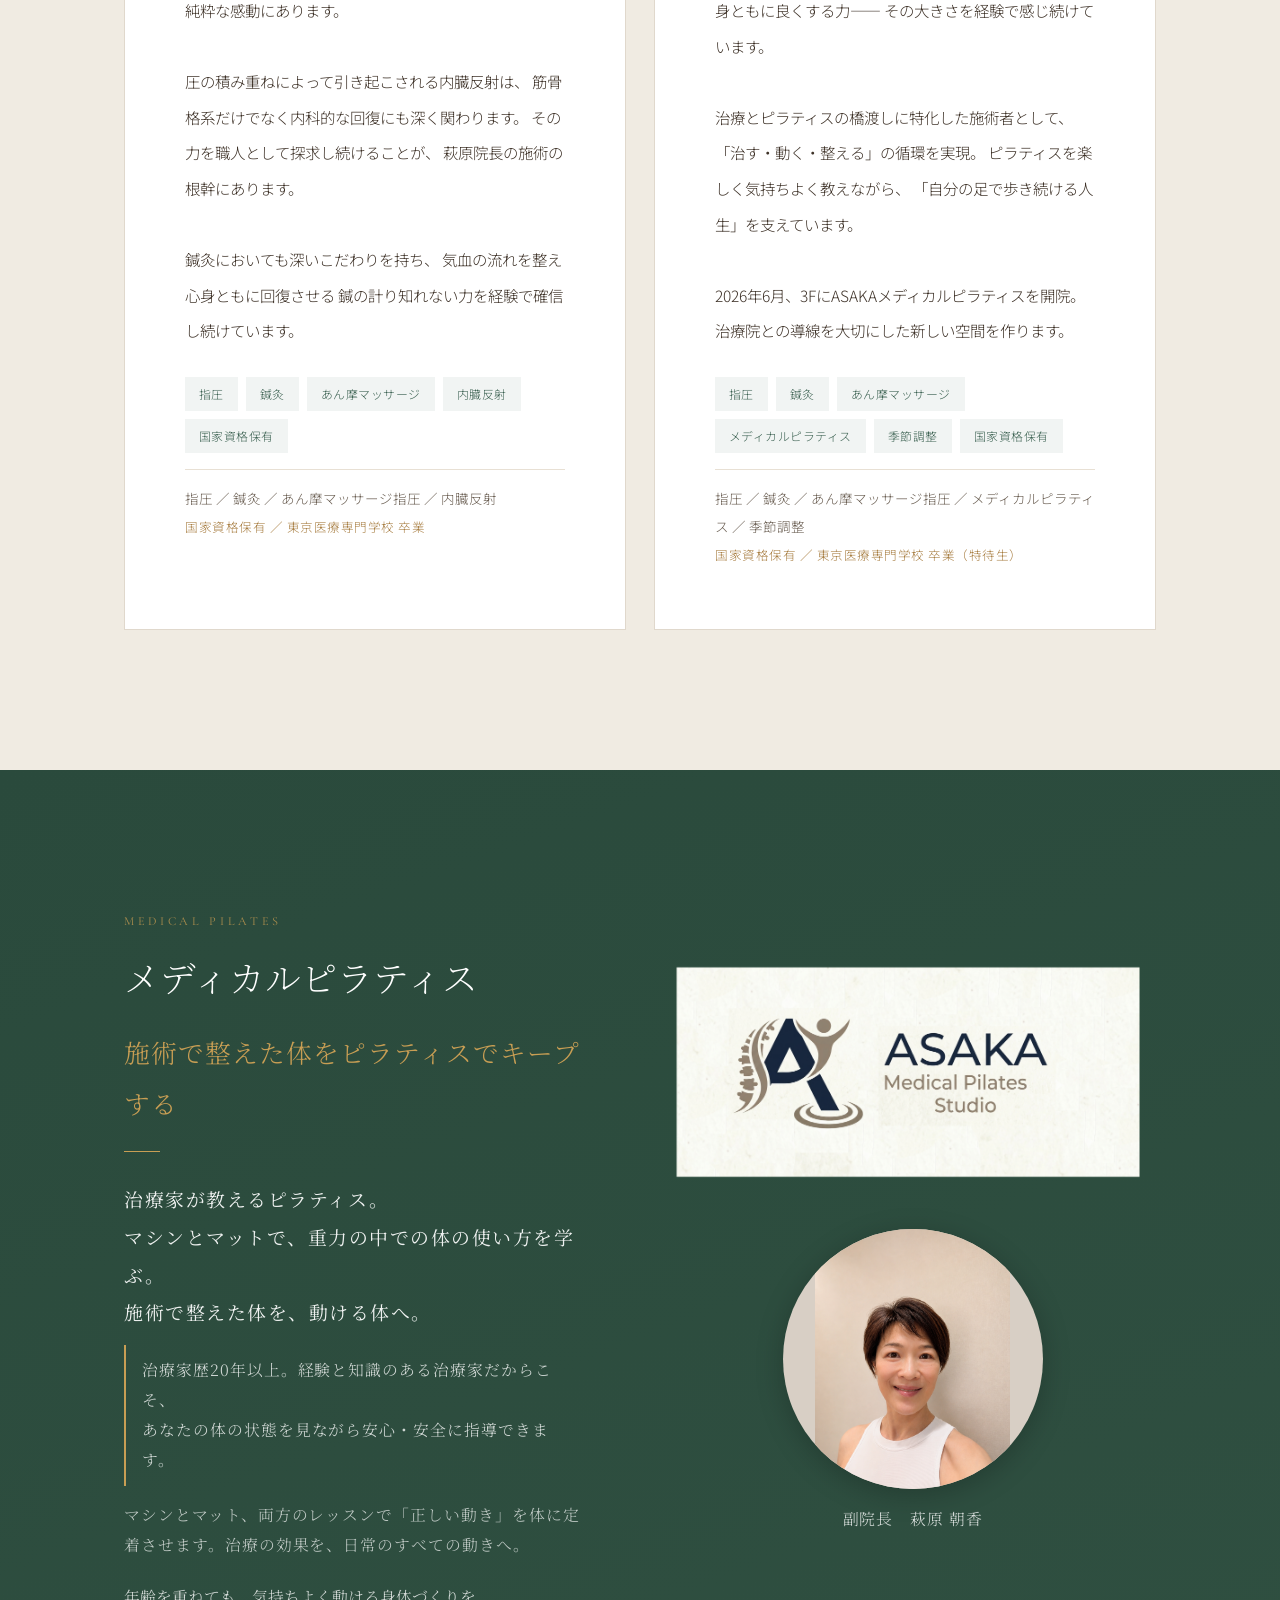
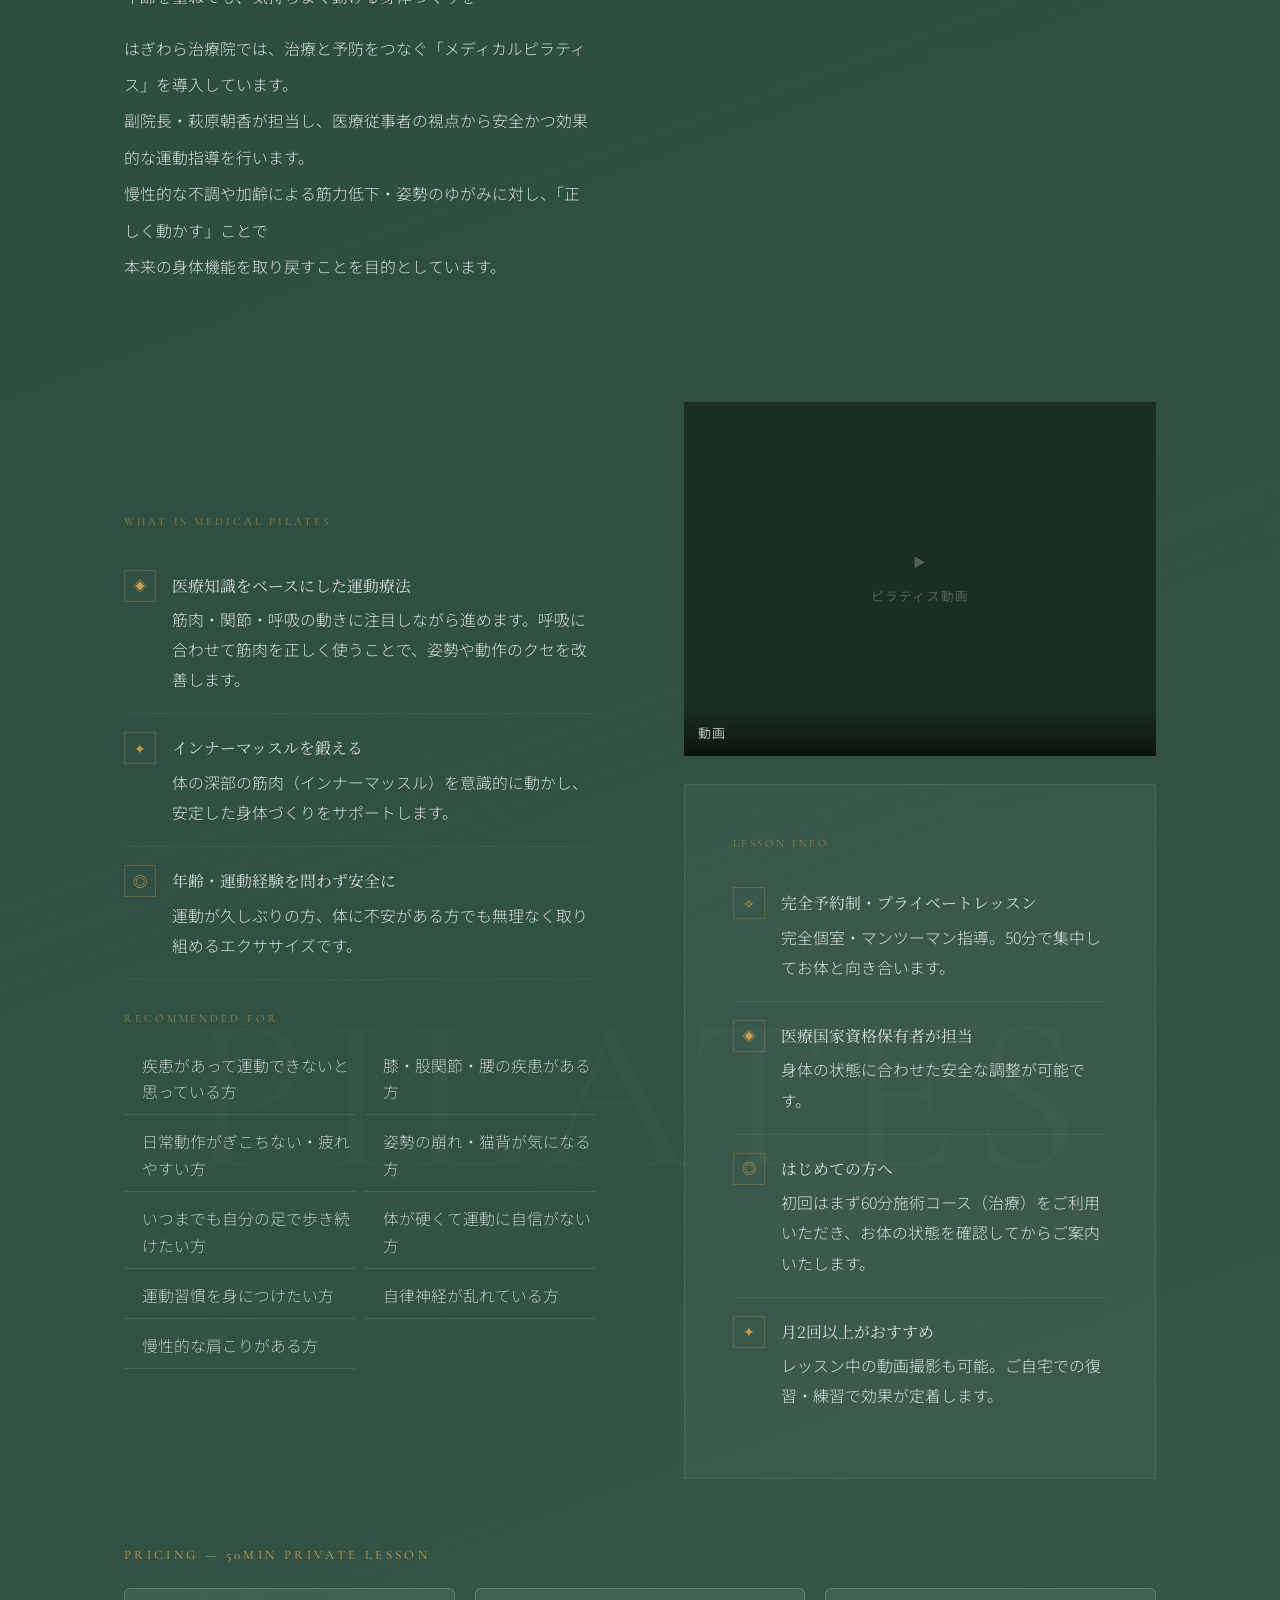
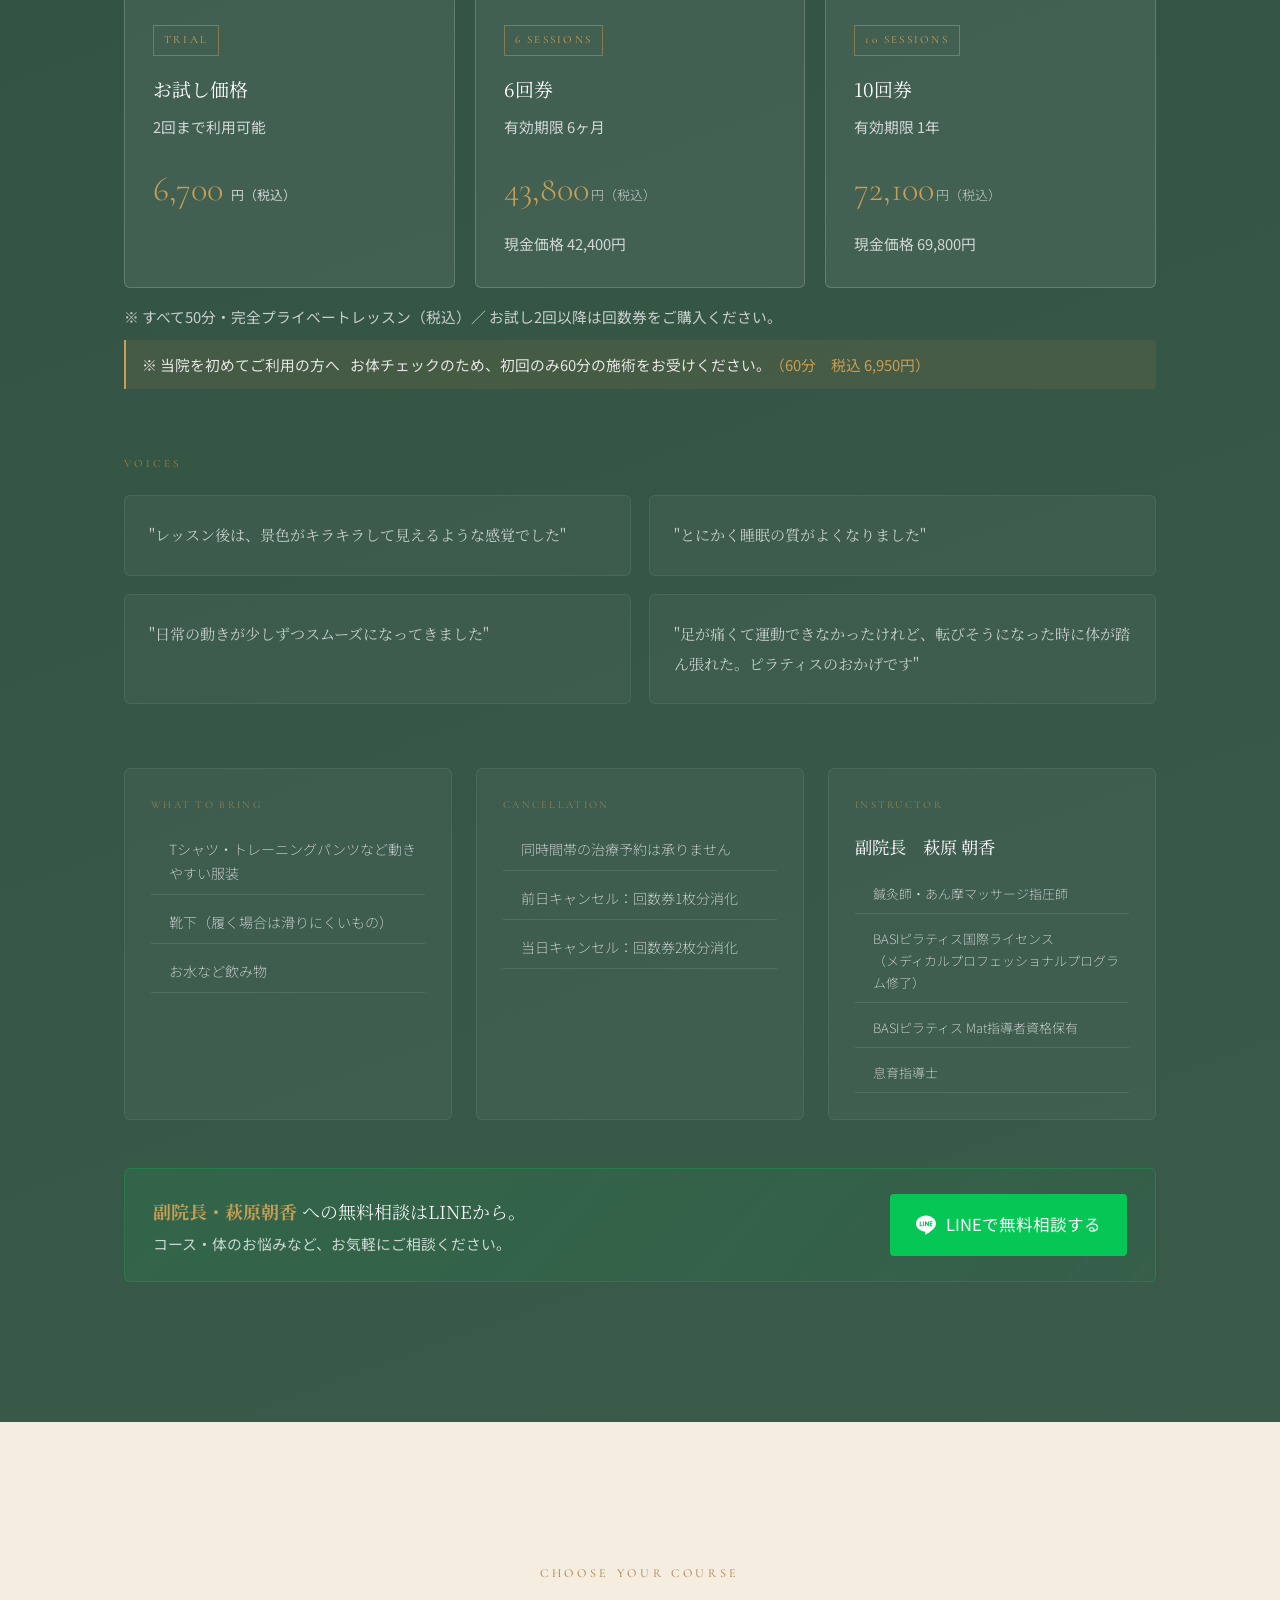
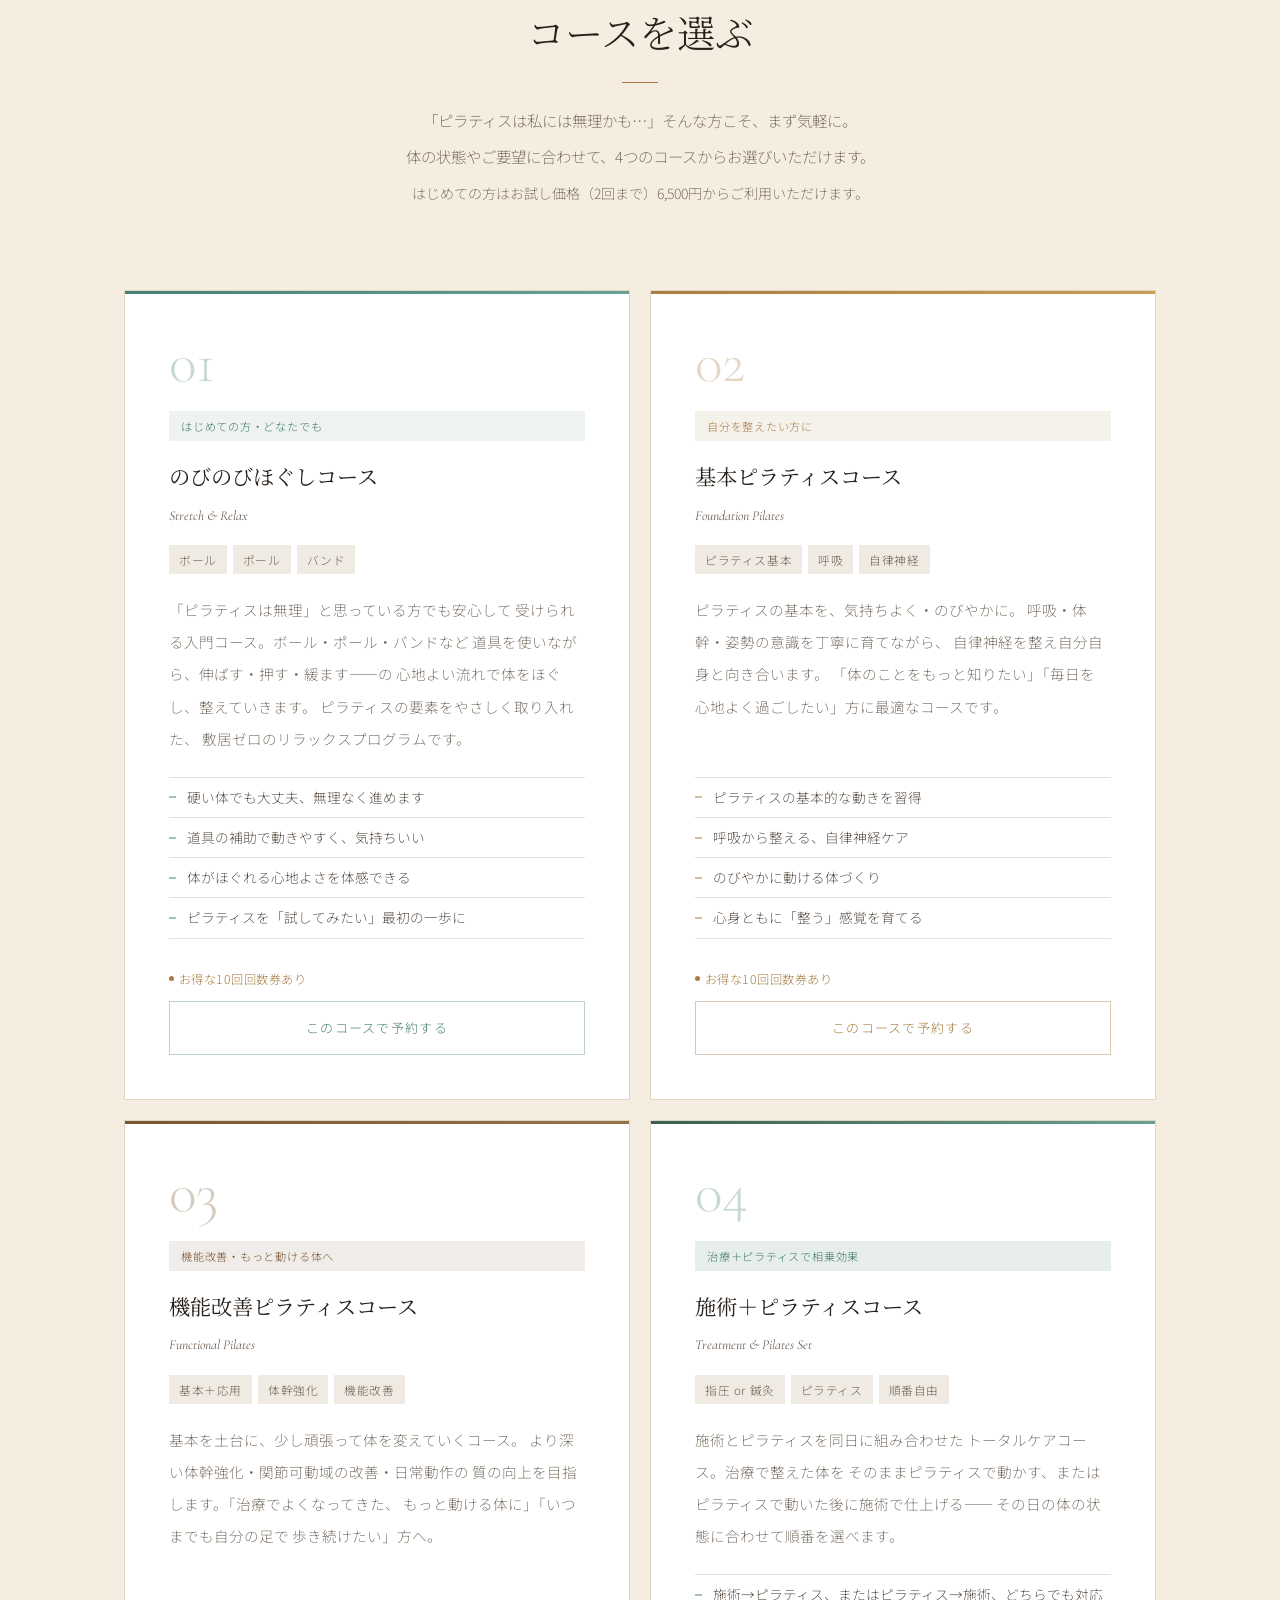
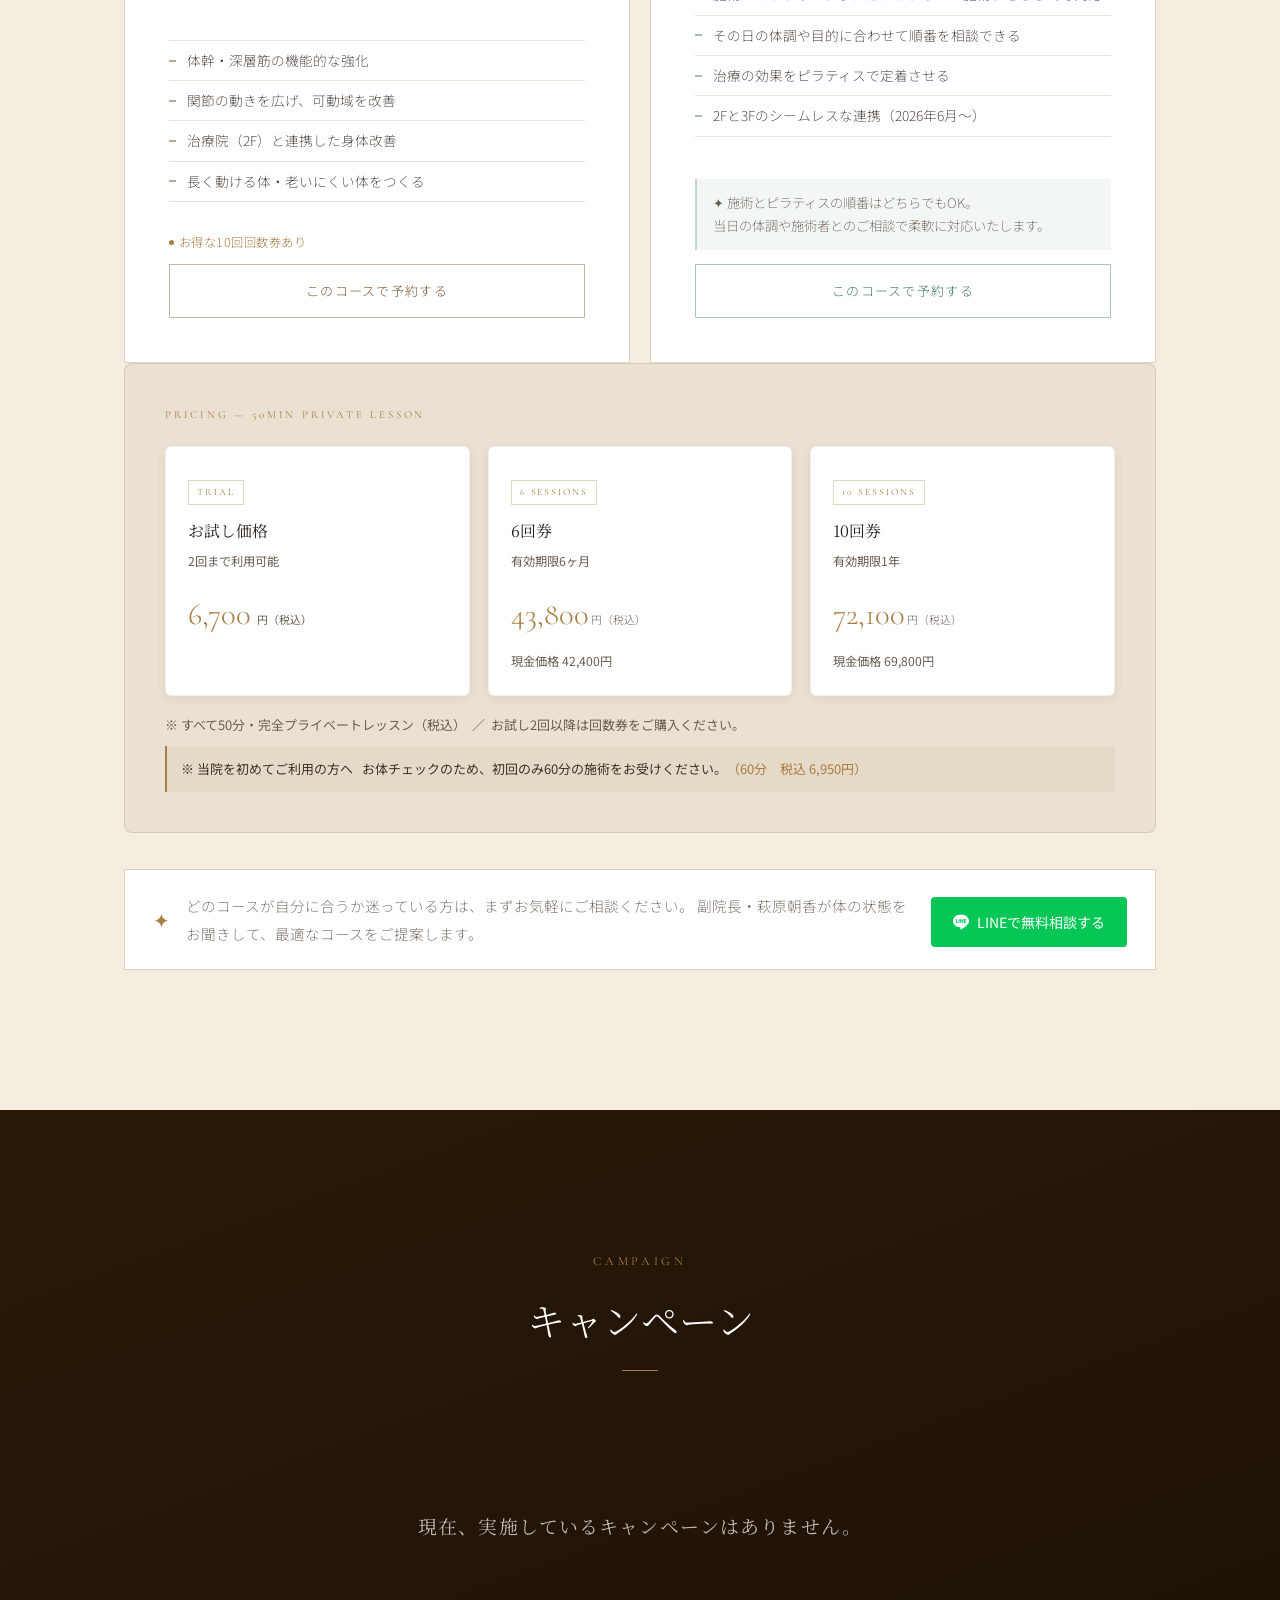
==== commit e15665f2: "キャンペーン表示を変更" ====
--- a/index.html
+++ b/index.html
@@ -2830,22 +2830,8 @@
       <span class="line line--c" style="margin-top:22px"></span>
     </div>
 
-    <div class="campaign-grid">
-
-      <!-- カード1 -->
-      <div class="campaign-card" data-reveal>
-        <div class="campaign-card-head">
-          <span class="campaign-badge">期間限定</span>
-          <h3 class="campaign-name">キャンペーン名をここに記入</h3>
-        </div>
-        <div class="campaign-card-body">
-          <p class="campaign-body-text">キャンペーンの詳細・内容をここに記入してください。複数行にわたって書くこともできます。</p>
-        </div>
-        <div class="campaign-card-foot">
-          <span class="campaign-period">期間：〇〇年〇〇月〇〇日 〜 〇〇年〇〇月〇〇日</span>
-        </div>
-      </div>
-
+    <div data-reveal style="text-align:center;padding:clamp(32px,5vw,56px) 0;color:rgba(255,255,255,.7);font-family:var(--f-serif);font-size:1.05rem;letter-spacing:.06em">
+      現在、実施しているキャンペーンはありません。
     </div>
   </div>
 </section>
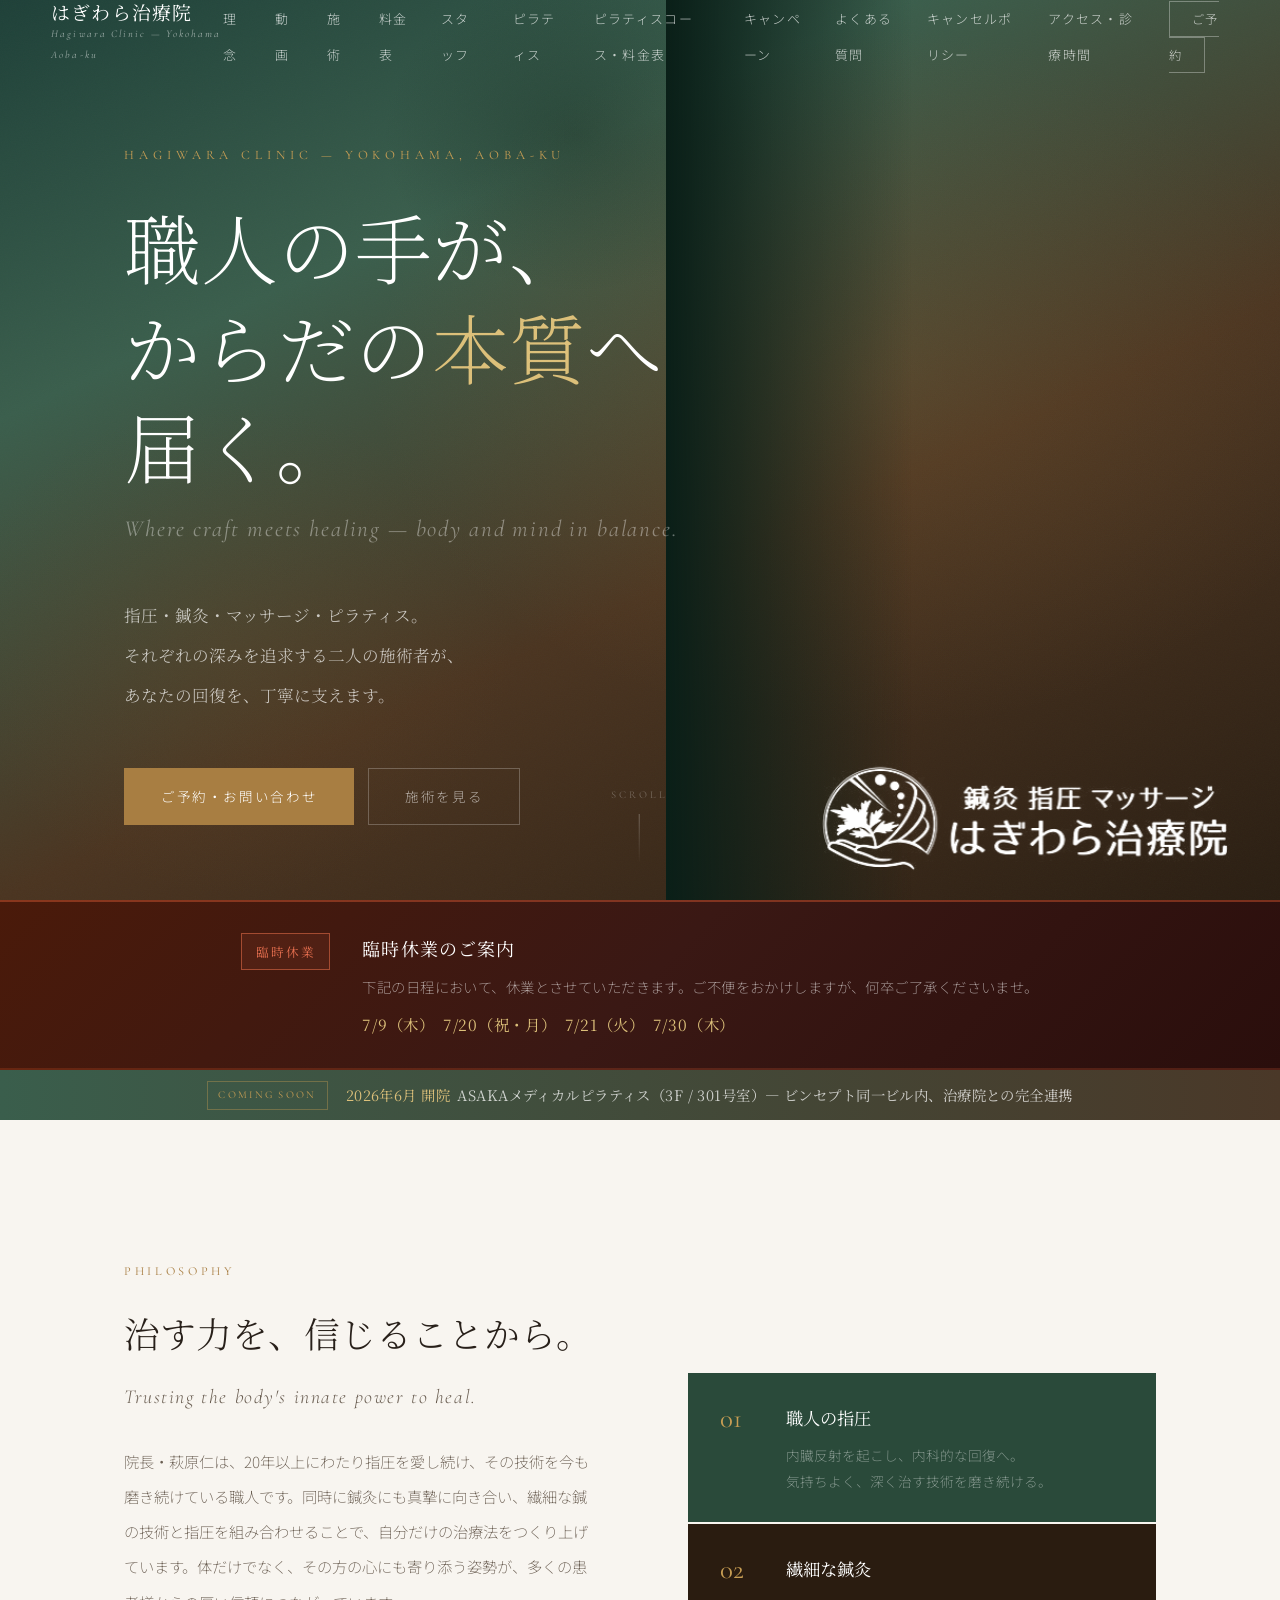
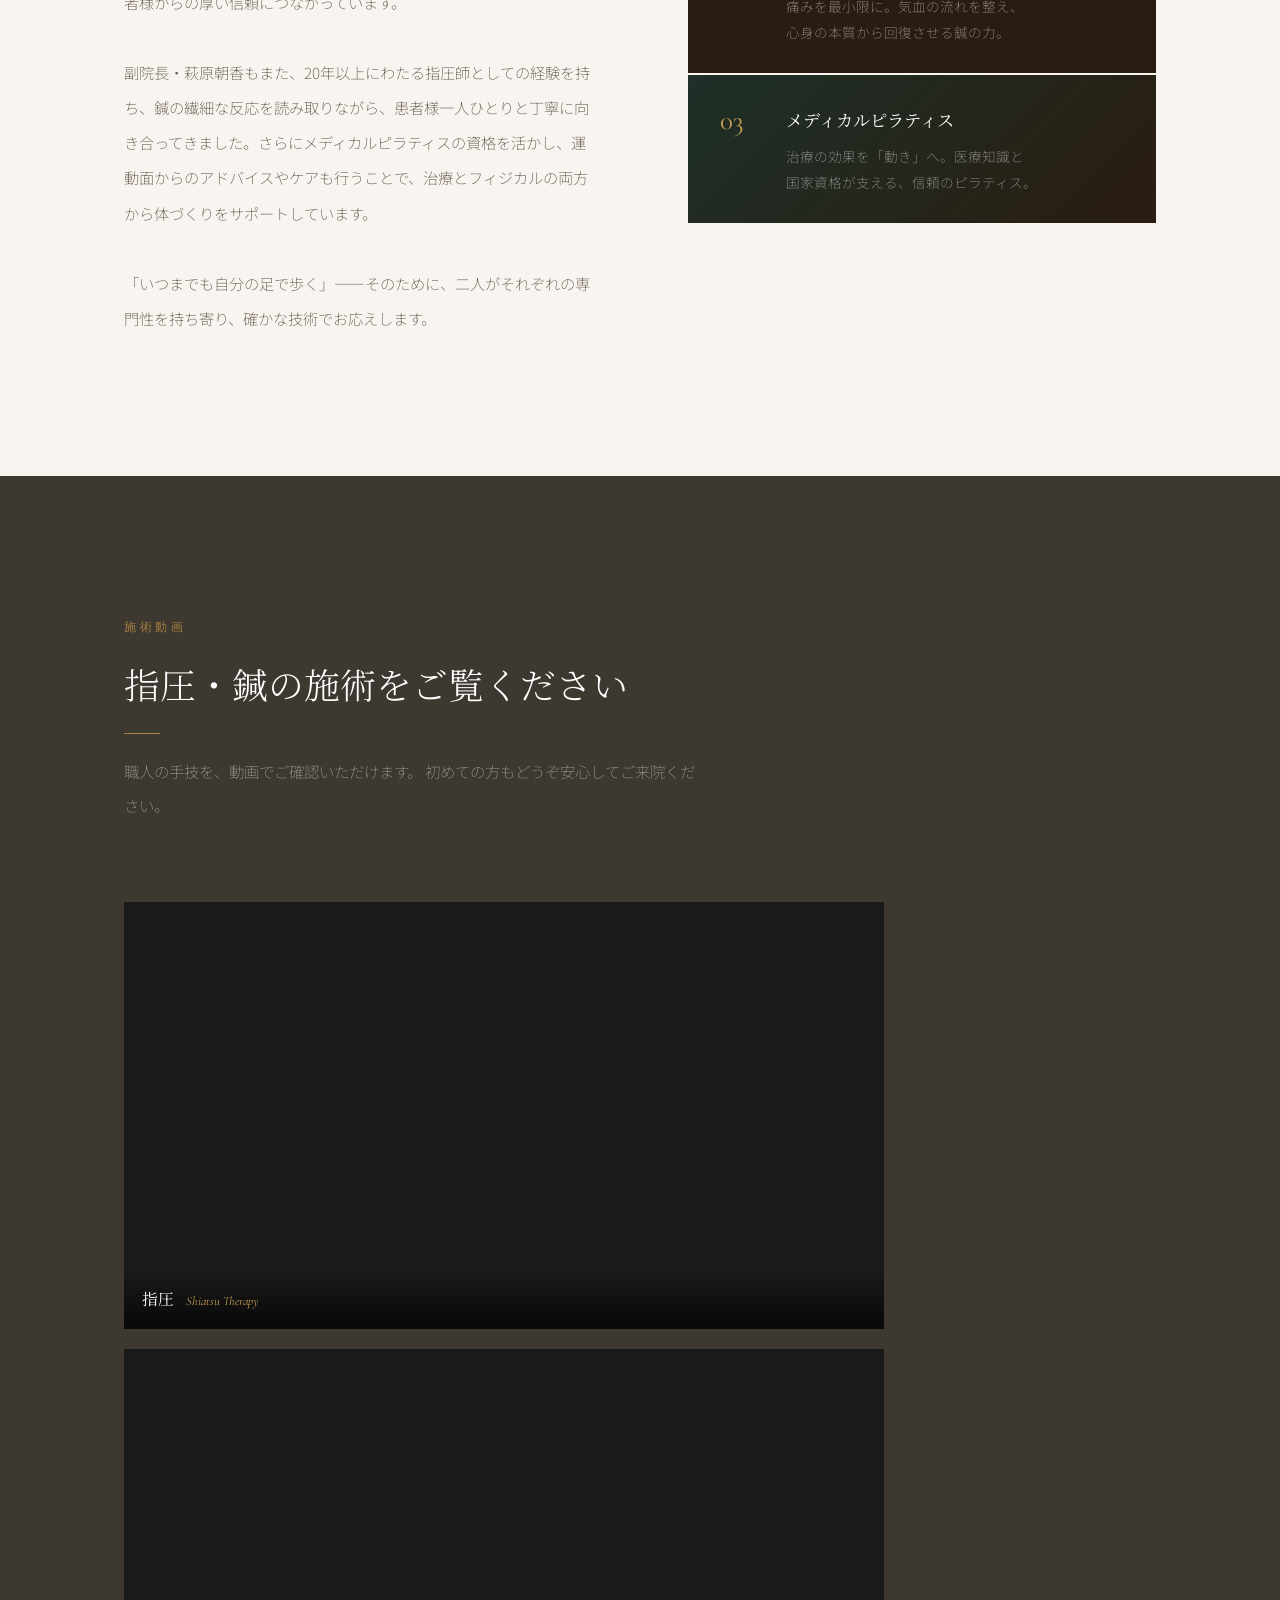
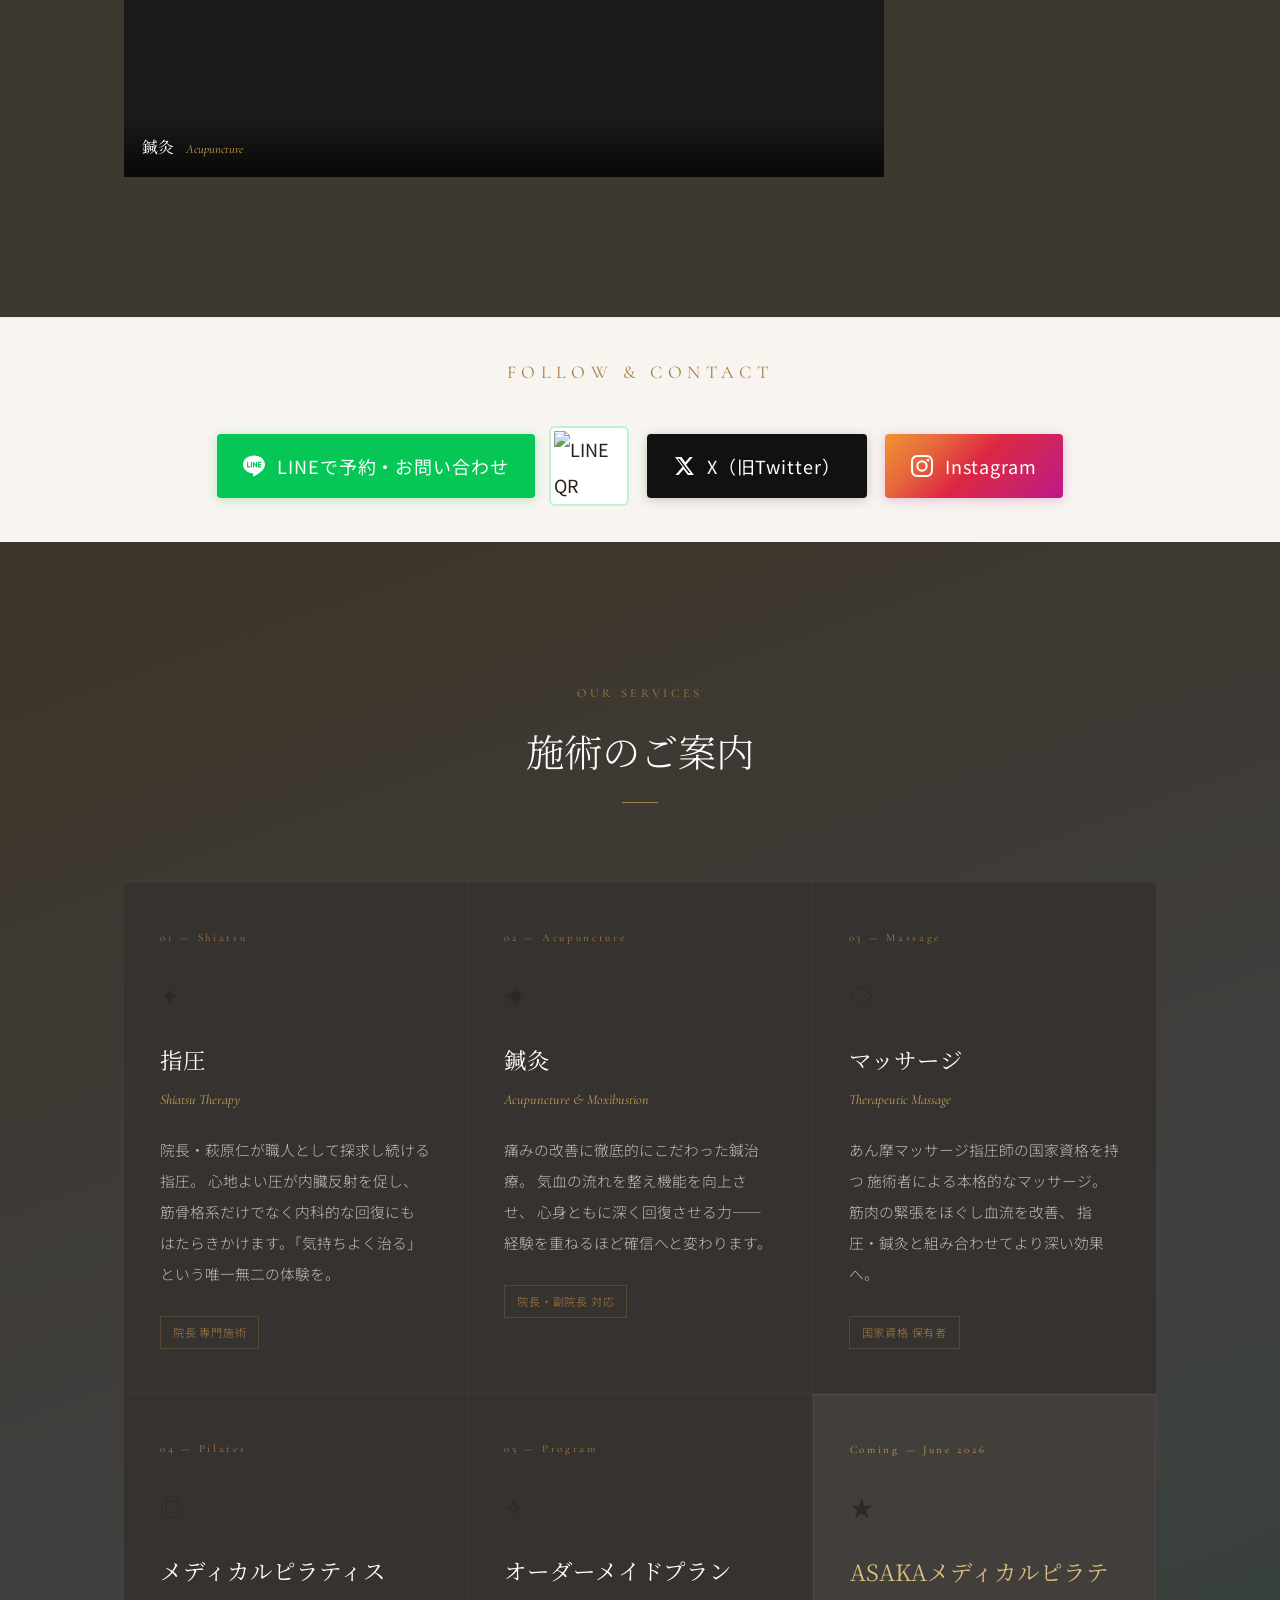
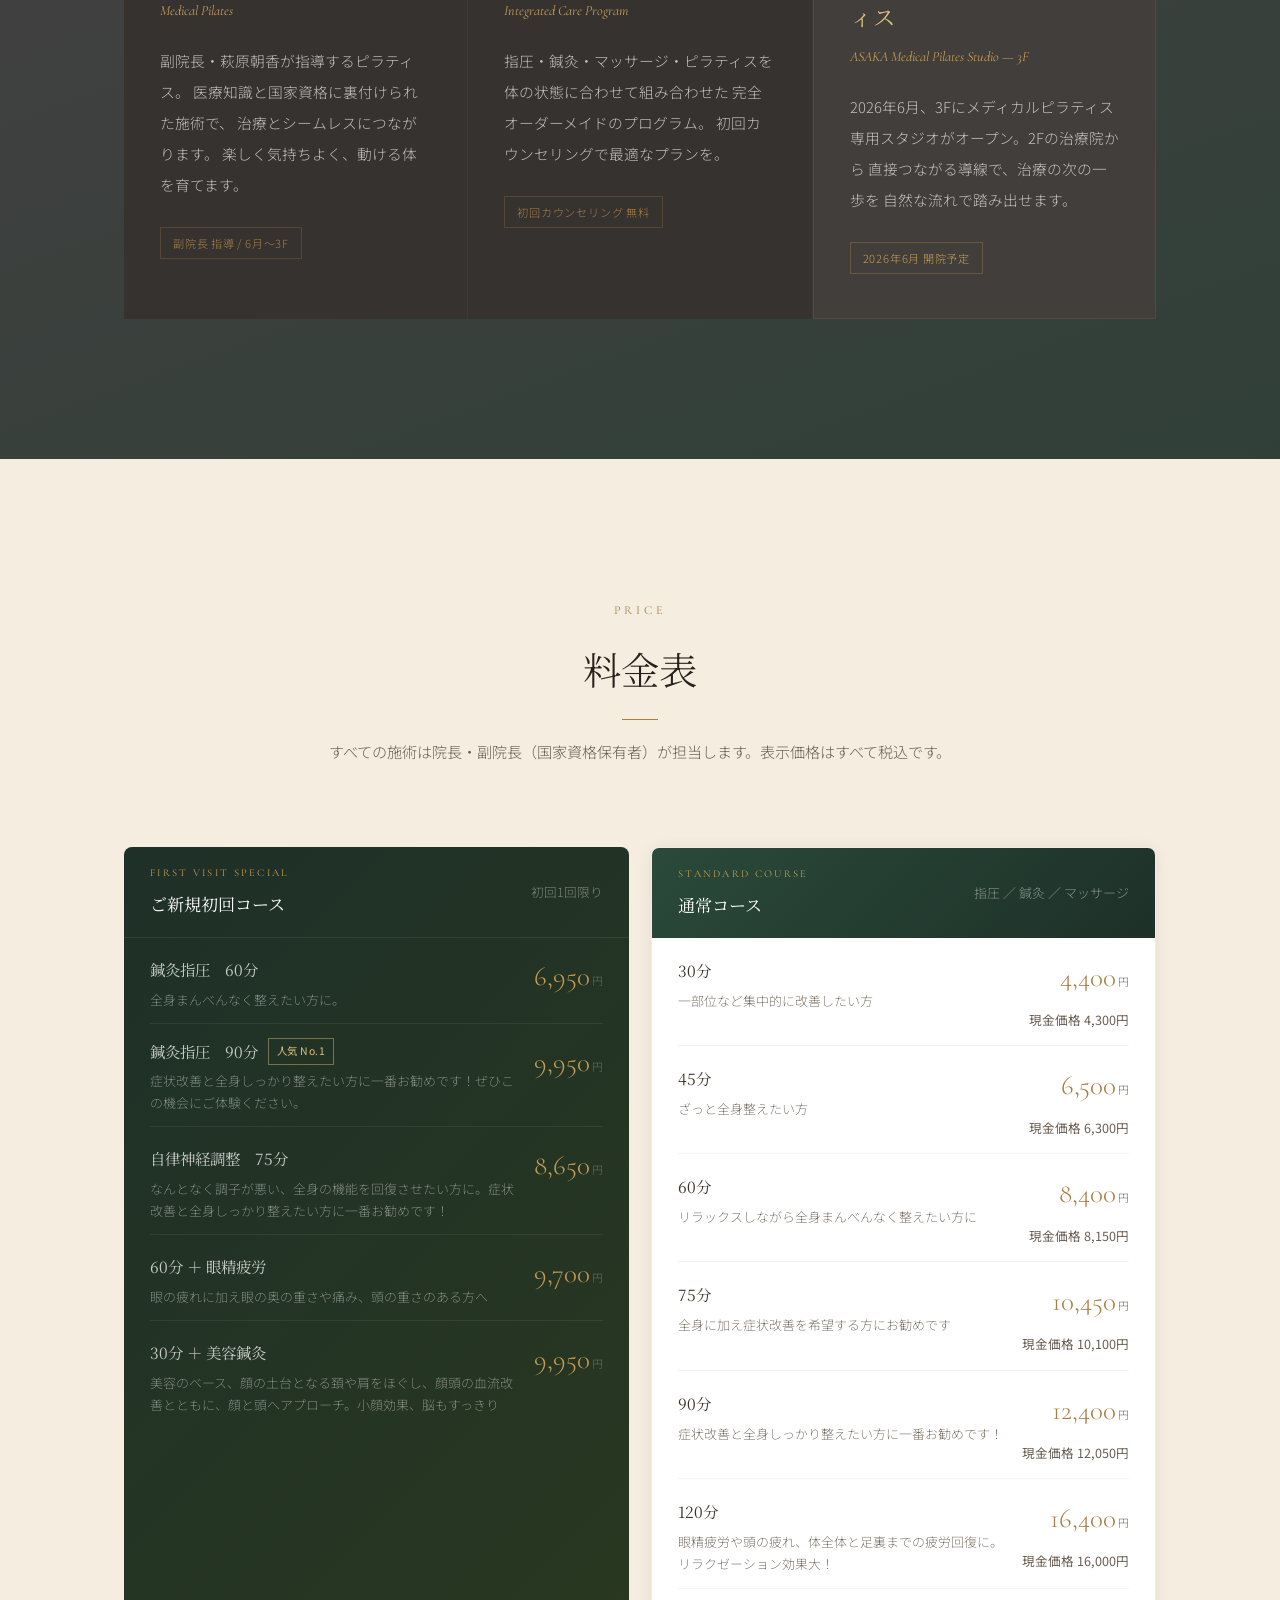
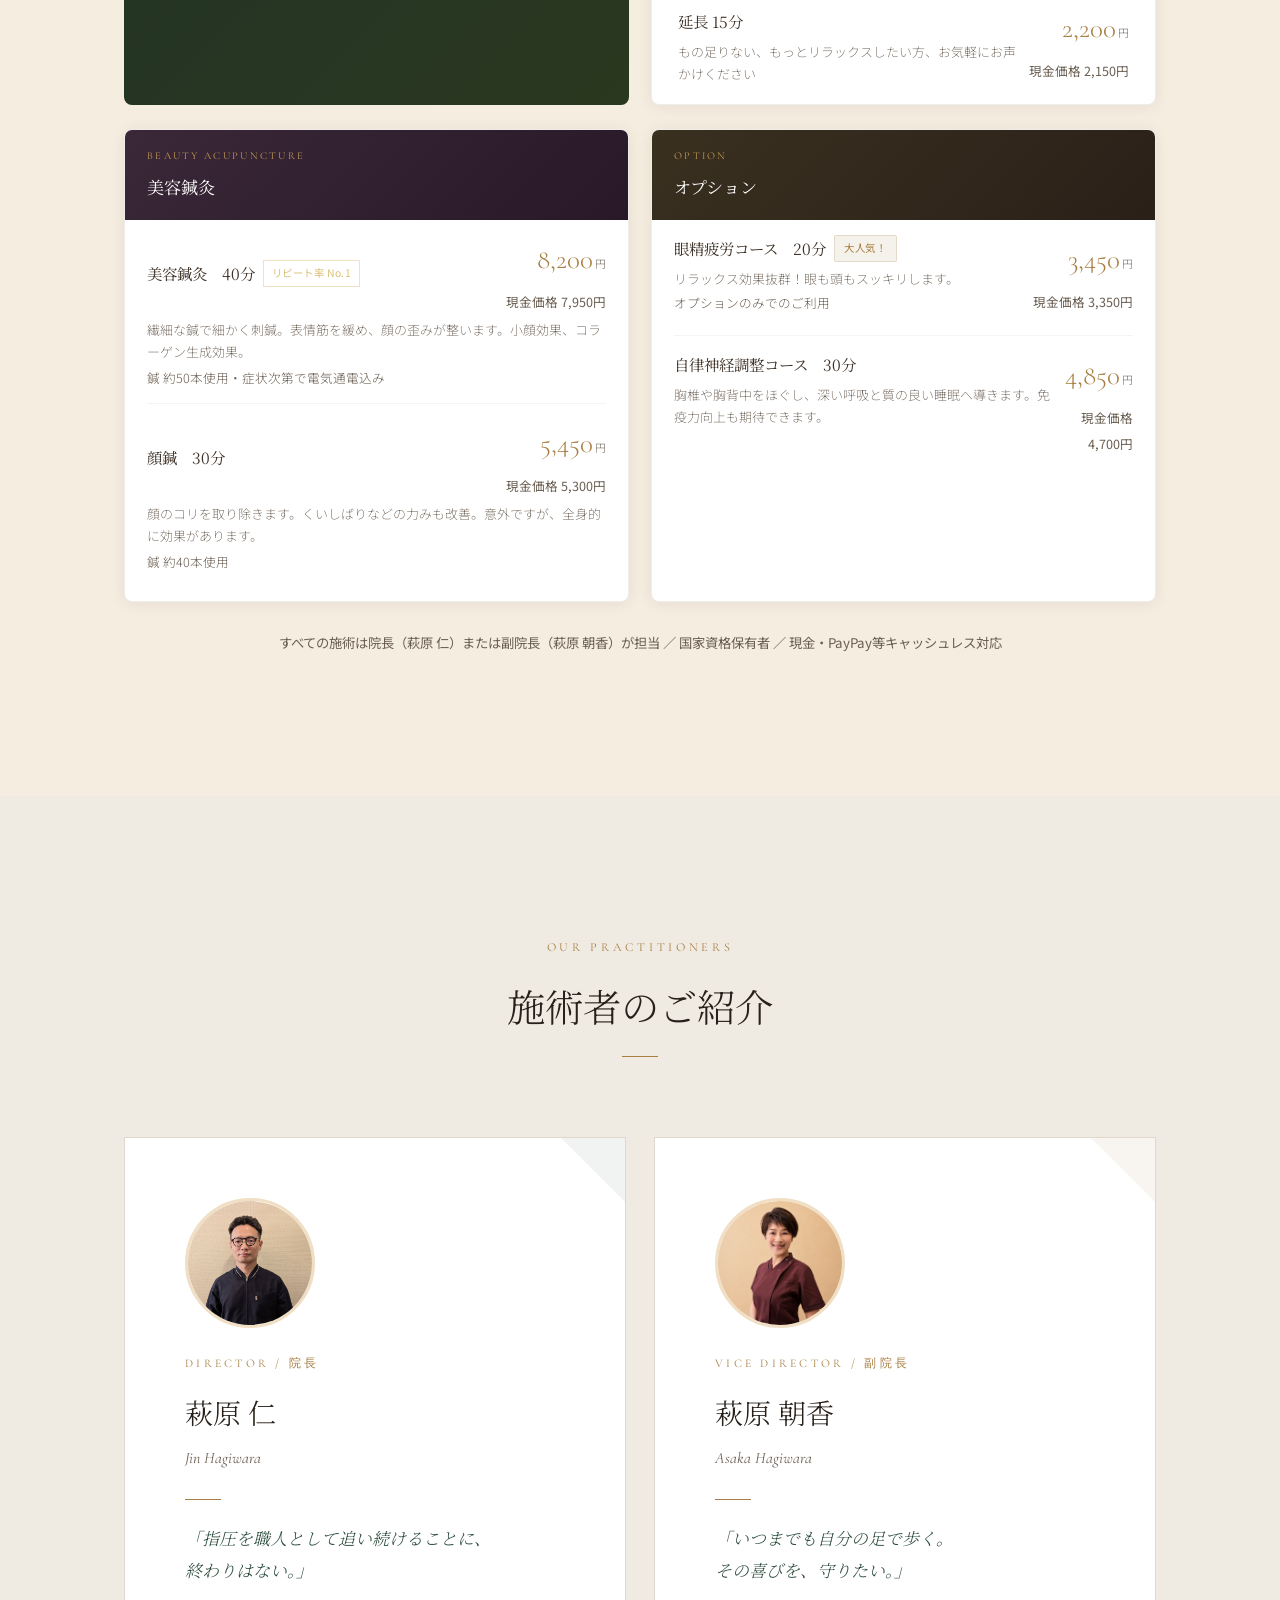
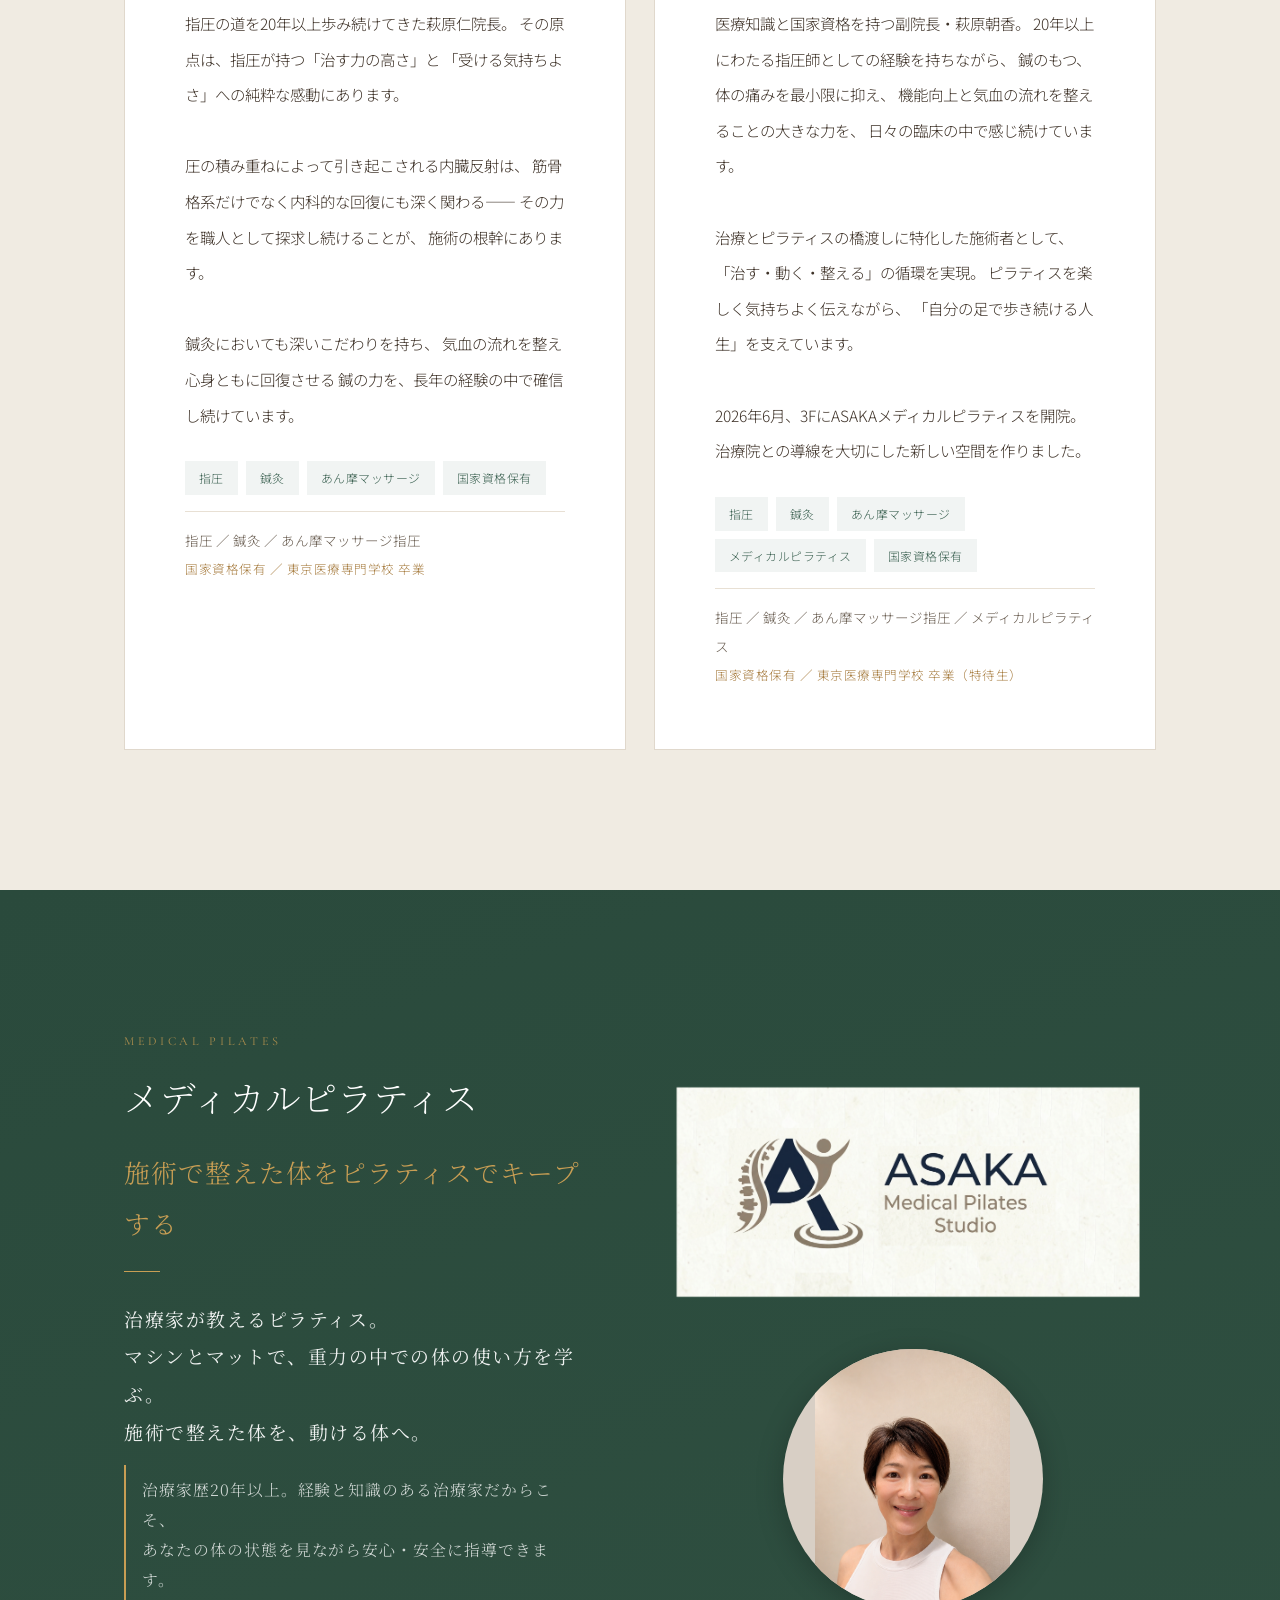
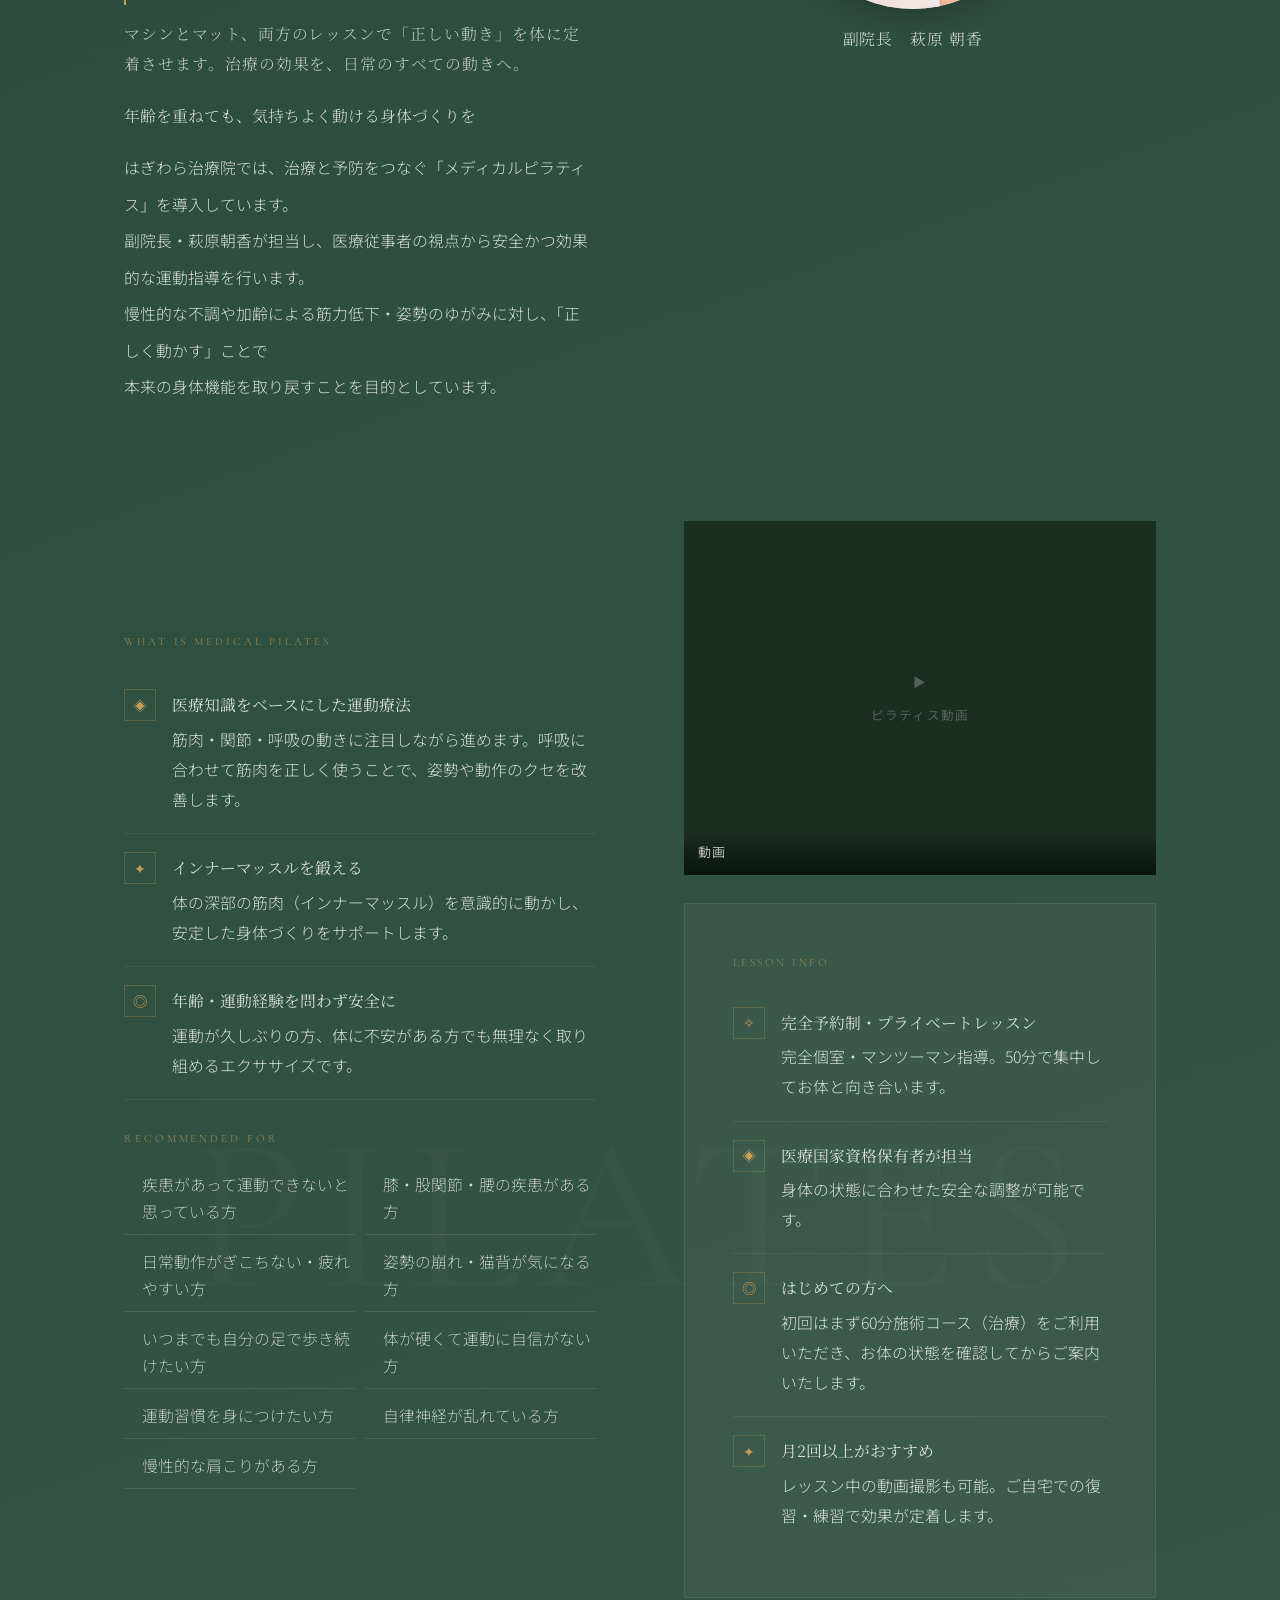
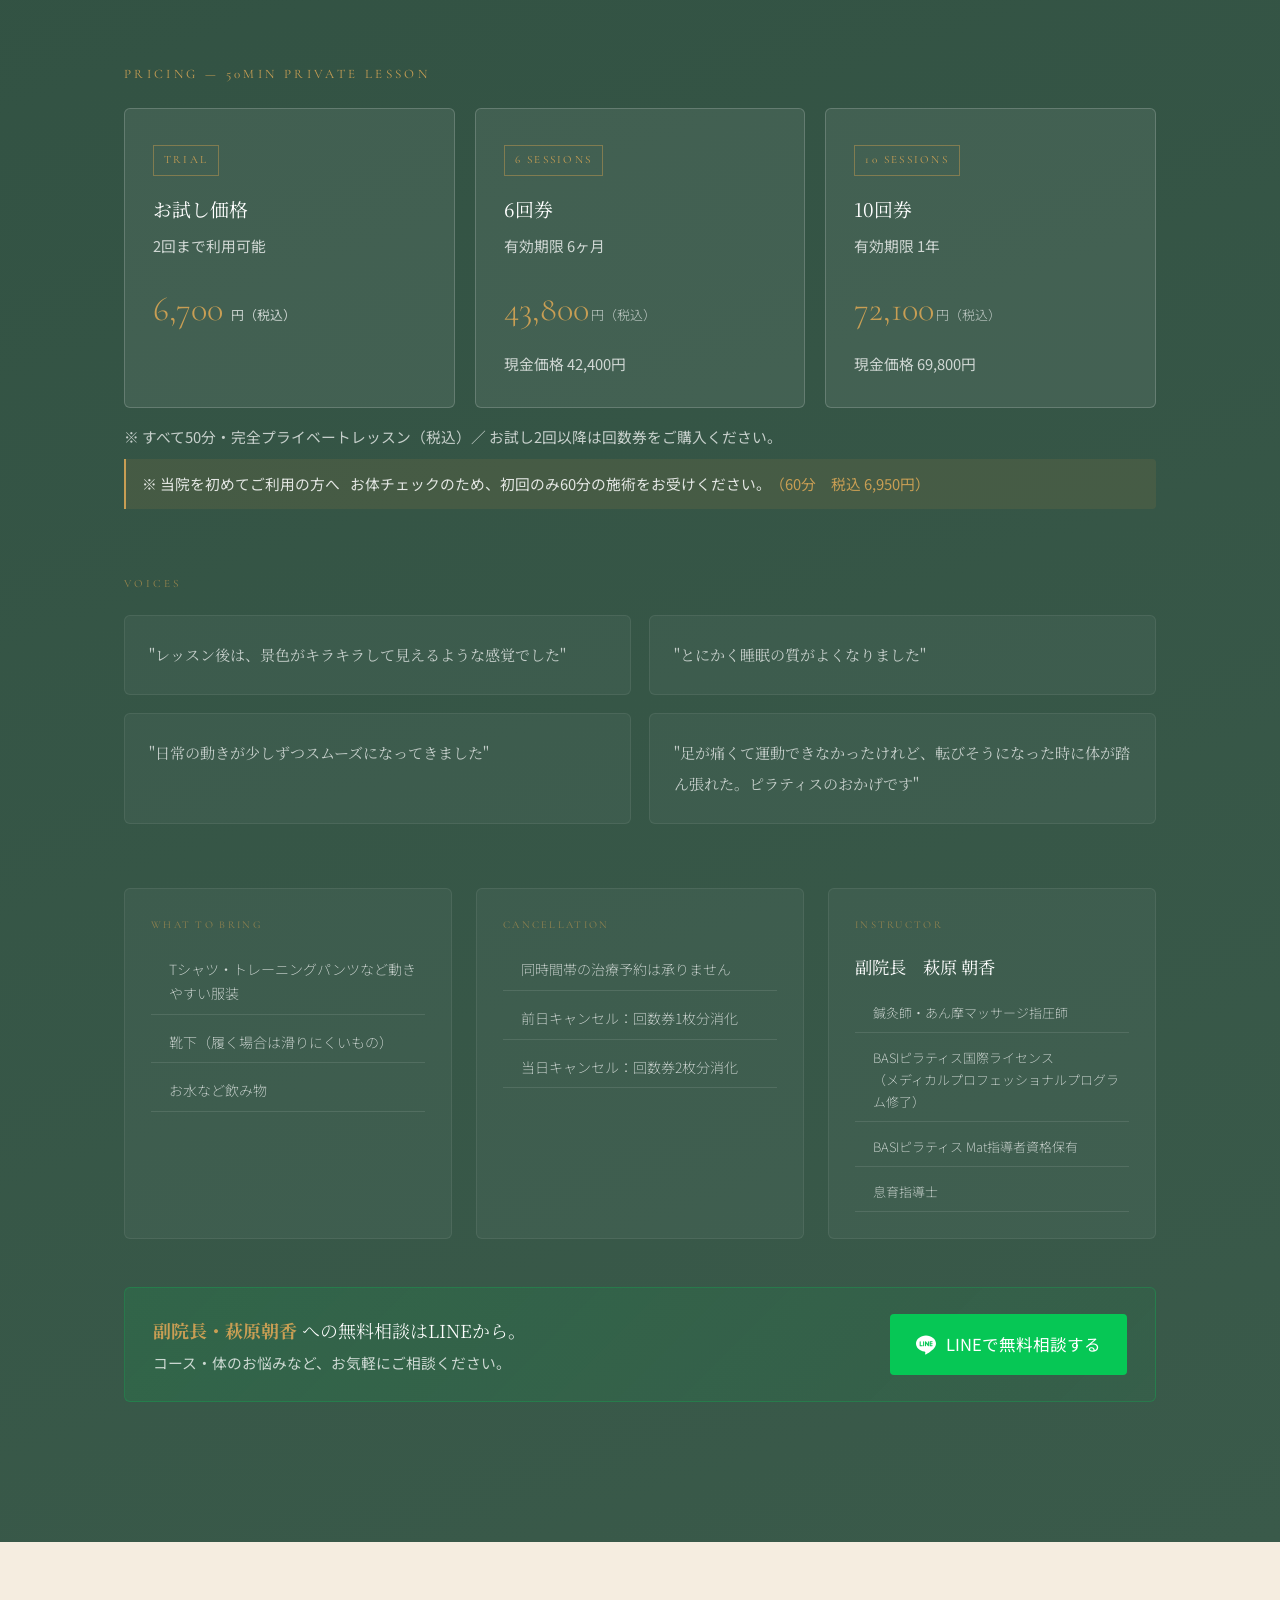
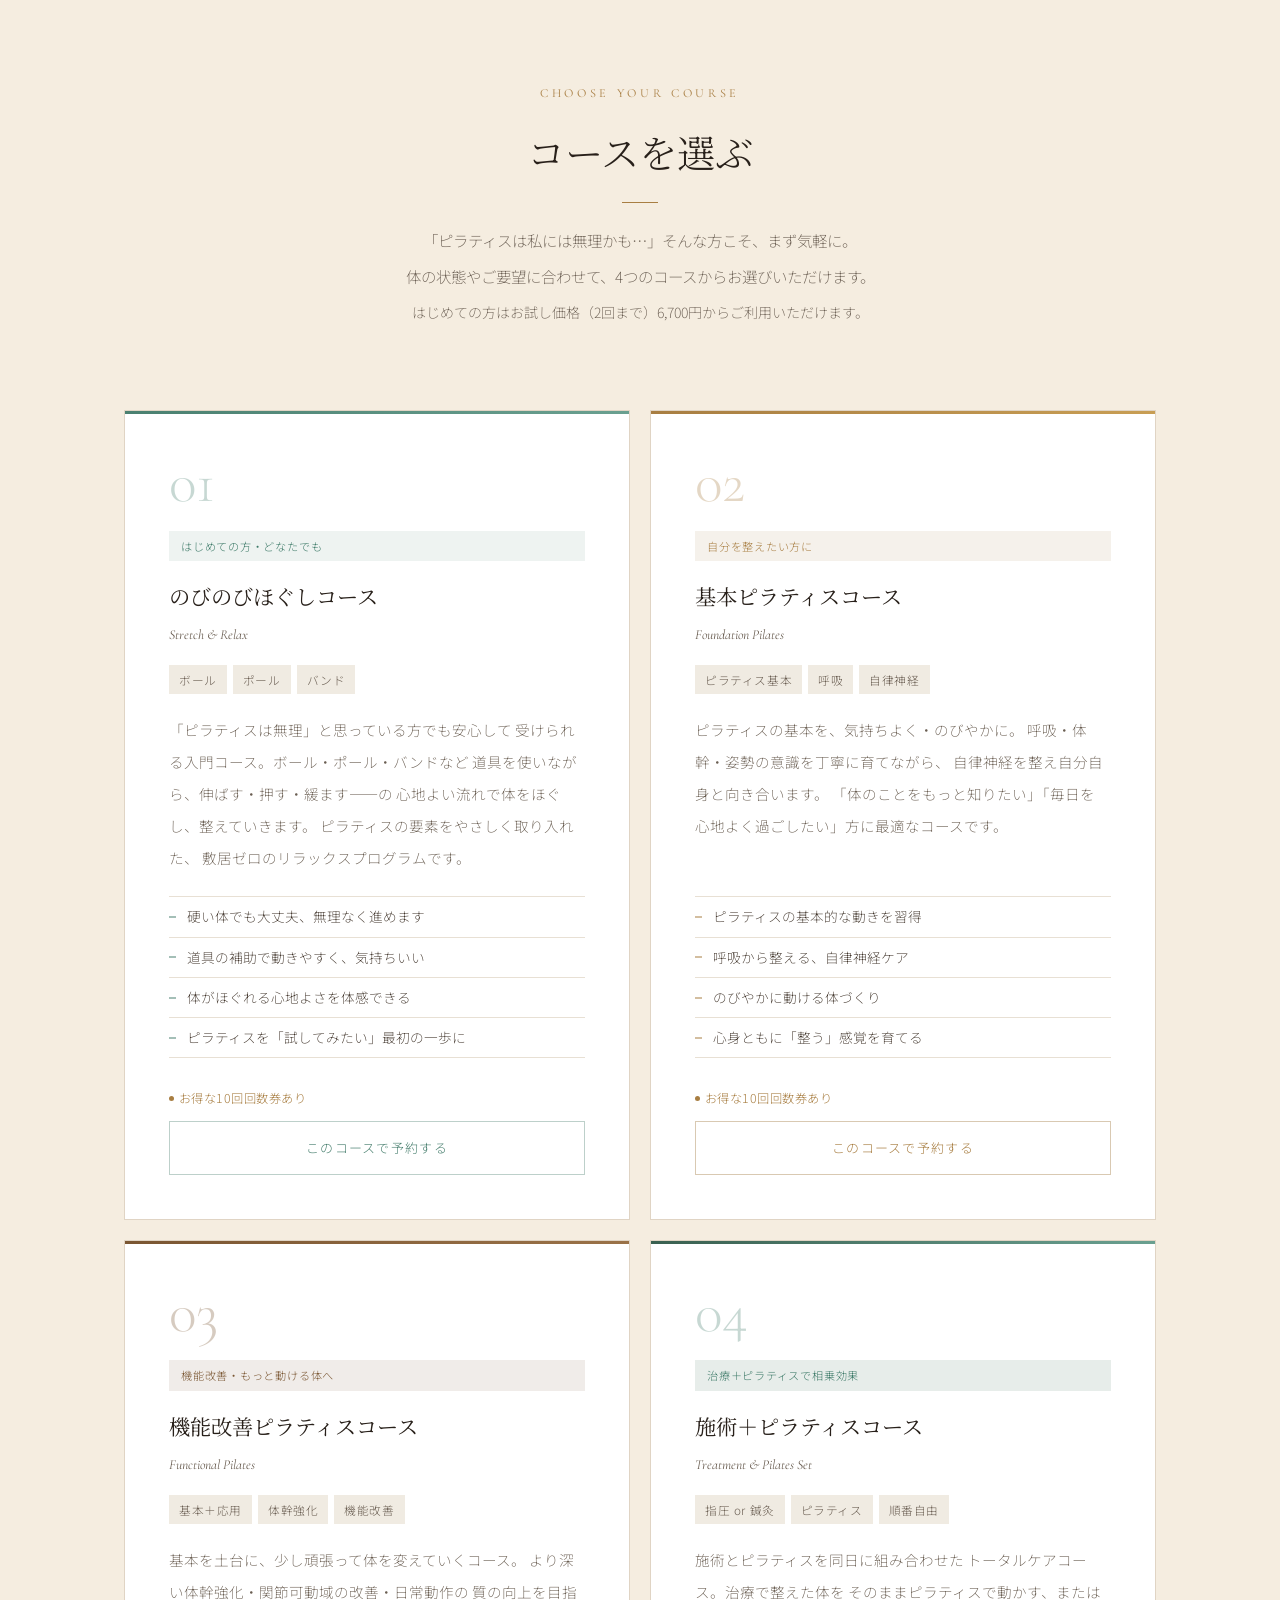
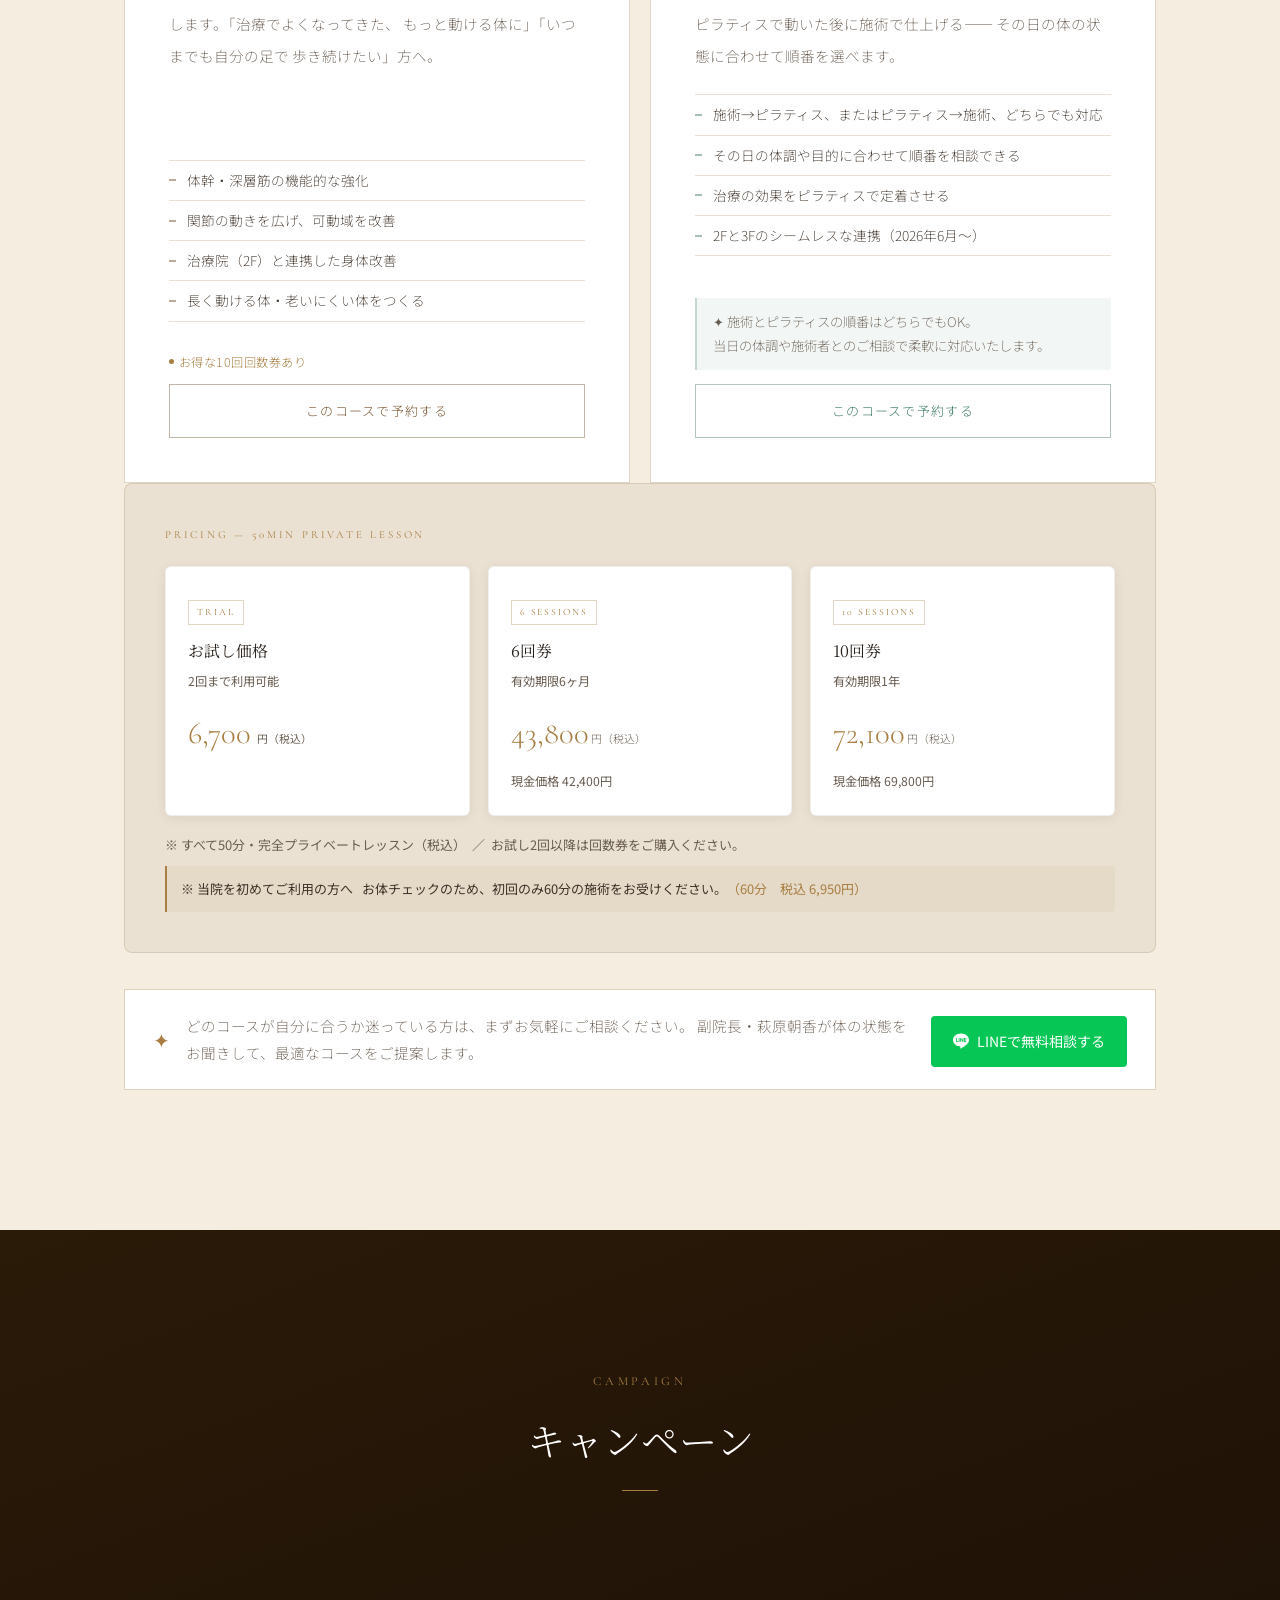
==== commit ea9c5ea5: "コンテンツ更新：文章・価格・日程の修正 - 理念セクションの本文を新しい文章に更新 - スタッフ紹介の本文・資格欄を修正 - 臨時休業日程を更新（7/9・7/20・7/21・7/30） - メディカル" ====
--- a/index.html
+++ b/index.html
@@ -1777,8 +1777,7 @@
   <div class="closure-body">
     <p class="closure-title">臨時休業のご案内</p>
     <p class="closure-text">下記の日程において、休業とさせていただきます。ご不便をおかけしますが、何卒ご了承くださいませ。</p>
-    <p class="closure-dates">● 日程をここに記入</p>
-    <p class="closure-detail">詳細・補足をここに記入（複数行も可）</p>
+    <p class="closure-dates">7/9（木）　7/20（祝・月）　7/21（火）　7/30（木）</p>
   </div>
 </div>
 
@@ -1807,19 +1806,10 @@
           治す力を、信じることから。<br>
           <small style="font-size:.55em;color:var(--c-ink3);font-family:var(--f-latin);font-style:italic;letter-spacing:.08em;font-weight:300">Trusting the body's innate power to heal.</small>
         </h2>
-        <blockquote class="phil-quote">
-          「指圧は<em>気持ちよく</em>、そして深く<em>治す</em>。<br>
-          その力を職人として、追い続ける。」
-        </blockquote>
         <p class="phil-body">
-          院長・萩原仁が語るのは、指圧への純粋な敬意です。
-          心地よい圧の積み重ねが内臓反射を引き起こし、
-          内科的な回復へとつながる——その深い可能性を、
-          職人として探求し続けています。<br><br>
-          副院長・萩原朝香は、鍼の繊細さとピラティスの
-          身体変革を一つの哲学のもとに統合。
-          「いつまでも自分の足で歩く」を、
-          医療の確かな技術で支えます。
+          院長・萩原仁は、20年以上にわたり指圧を愛し続け、その技術を今も磨き続けている職人です。同時に鍼灸にも真摯に向き合い、繊細な鍼の技術と指圧を組み合わせることで、自分だけの治療法をつくり上げています。体だけでなく、その方の心にも寄り添う姿勢が、多くの患者様からの厚い信頼につながっています。<br><br>
+          副院長・萩原朝香もまた、20年以上にわたる指圧師としての経験を持ち、鍼の繊細な反応を読み取りながら、患者様一人ひとりと丁寧に向き合ってきました。さらにメディカルピラティスの資格を活かし、運動面からのアドバイスやケアも行うことで、治療とフィジカルの両方から体づくりをサポートしています。<br><br>
+          「いつまでも自分の足で歩く」——そのために、二人がそれぞれの専門性を持ち寄り、確かな技術でお応えします。
         </p>
       </div>
 
@@ -2292,26 +2282,25 @@
           「指圧を職人として追い続けることに、<br>終わりはない。」
         </p>
         <p class="staff-bio">
-          指圧の道を歩み続けてきた萩原仁院長。
+          指圧の道を20年以上歩み続けてきた萩原仁院長。
           その原点は、指圧が持つ「治す力の高さ」と
           「受ける気持ちよさ」への純粋な感動にあります。<br><br>
           圧の積み重ねによって引き起こされる内臓反射は、
-          筋骨格系だけでなく内科的な回復にも深く関わります。
+          筋骨格系だけでなく内科的な回復にも深く関わる——
           その力を職人として探求し続けることが、
-          萩原院長の施術の根幹にあります。<br><br>
+          施術の根幹にあります。<br><br>
           鍼灸においても深いこだわりを持ち、
           気血の流れを整え心身ともに回復させる
-          鍼の計り知れない力を経験で確信し続けています。
+          鍼の力を、長年の経験の中で確信し続けています。
         </p>
         <div class="staff-tags">
           <span class="staff-tag">指圧</span>
           <span class="staff-tag">鍼灸</span>
           <span class="staff-tag">あん摩マッサージ</span>
-          <span class="staff-tag">内臓反射</span>
           <span class="staff-tag">国家資格保有</span>
         </div>
         <p style="font-size:.75rem;font-weight:300;color:var(--c-ink3);margin-top:16px;line-height:2.1;border-top:1px solid var(--c-bg3);padding-top:14px">
-          指圧 ／ 鍼灸 ／ あん摩マッサージ指圧 ／ 内臓反射<br>
+          指圧 ／ 鍼灸 ／ あん摩マッサージ指圧<br>
           <span style="font-size:.7rem;color:var(--c-gold);letter-spacing:.04em">国家資格保有 ／ 東京医療専門学校 卒業</span>
         </p>
       </div>
@@ -2330,26 +2319,26 @@
         </p>
         <p class="staff-bio">
           医療知識と国家資格を持つ副院長・萩原朝香。
-          鍼の痛みを最小限に抑えながら、
-          機能向上・気血の流れを整え心身ともに良くする力——
-          その大きさを経験で感じ続けています。<br><br>
+          20年以上にわたる指圧師としての経験を持ちながら、
+          鍼のもつ、体の痛みを最小限に抑え、
+          機能向上と気血の流れを整えることの大きな力を、
+          日々の臨床の中で感じ続けています。<br><br>
           治療とピラティスの橋渡しに特化した施術者として、
           「治す・動く・整える」の循環を実現。
-          ピラティスを楽しく気持ちよく教えながら、
+          ピラティスを楽しく気持ちよく伝えながら、
           「自分の足で歩き続ける人生」を支えています。<br><br>
           2026年6月、3FにASAKAメディカルピラティスを開院。
-          治療院との導線を大切にした新しい空間を作ります。
+          治療院との導線を大切にした新しい空間を作りました。
         </p>
         <div class="staff-tags">
           <span class="staff-tag">指圧</span>
           <span class="staff-tag">鍼灸</span>
           <span class="staff-tag">あん摩マッサージ</span>
           <span class="staff-tag">メディカルピラティス</span>
-          <span class="staff-tag">季節調整</span>
           <span class="staff-tag">国家資格保有</span>
         </div>
         <p style="font-size:.75rem;font-weight:300;color:var(--c-ink3);margin-top:16px;line-height:2.1;border-top:1px solid var(--c-bg3);padding-top:14px">
-          指圧 ／ 鍼灸 ／ あん摩マッサージ指圧 ／ メディカルピラティス ／ 季節調整<br>
+          指圧 ／ 鍼灸 ／ あん摩マッサージ指圧 ／ メディカルピラティス<br>
           <span style="font-size:.7rem;color:var(--c-gold);letter-spacing:.04em">国家資格保有 ／ 東京医療専門学校 卒業（特待生）</span>
         </p>
       </div>
@@ -2618,7 +2607,7 @@
       <p class="courses-intro">
         「ピラティスは私には無理かも…」そんな方こそ、まず気軽に。<br>
         体の状態やご要望に合わせて、4つのコースからお選びいただけます。<br>
-        <span style="font-size:.78rem;color:var(--c-ink3)">はじめての方はお試し価格（2回まで）6,500円からご利用いただけます。</span>
+        <span style="font-size:.78rem;color:var(--c-ink3)">はじめての方はお試し価格（2回まで）6,700円からご利用いただけます。</span>
       </p>
     </div>
 
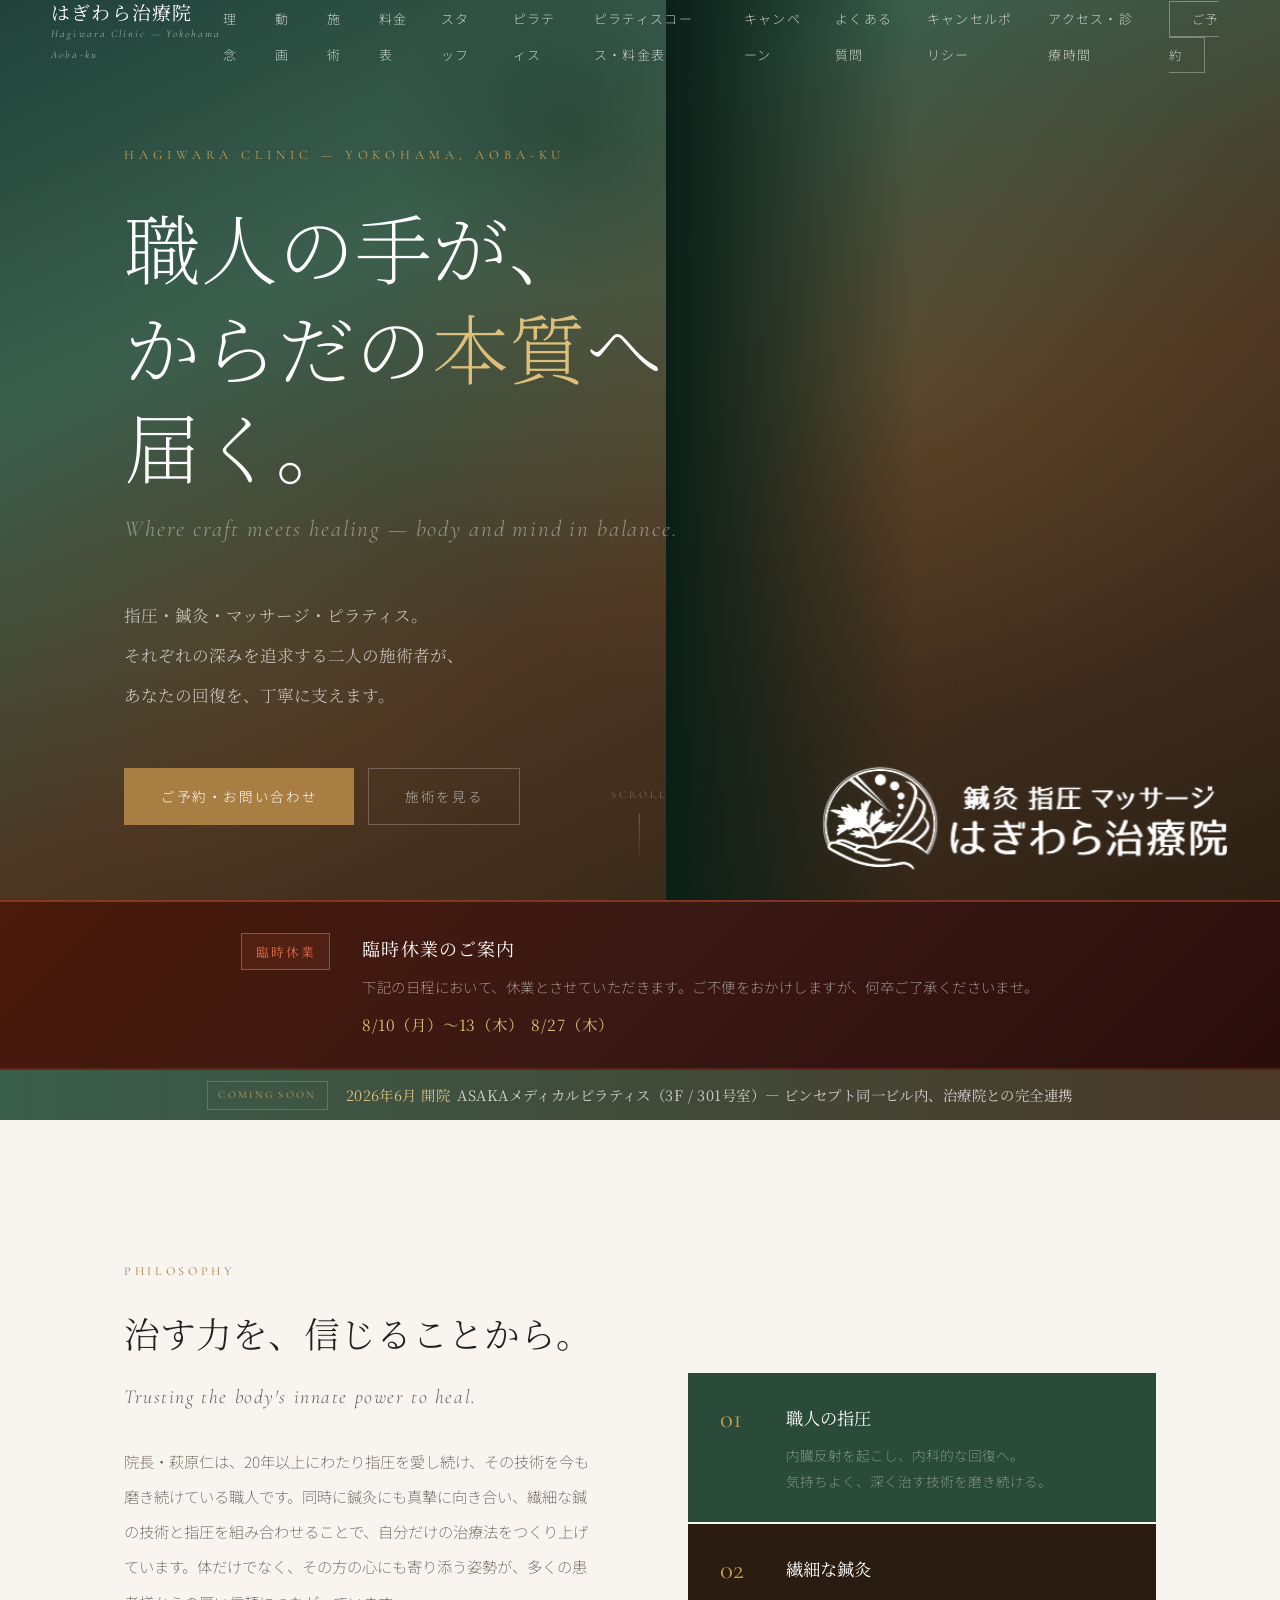
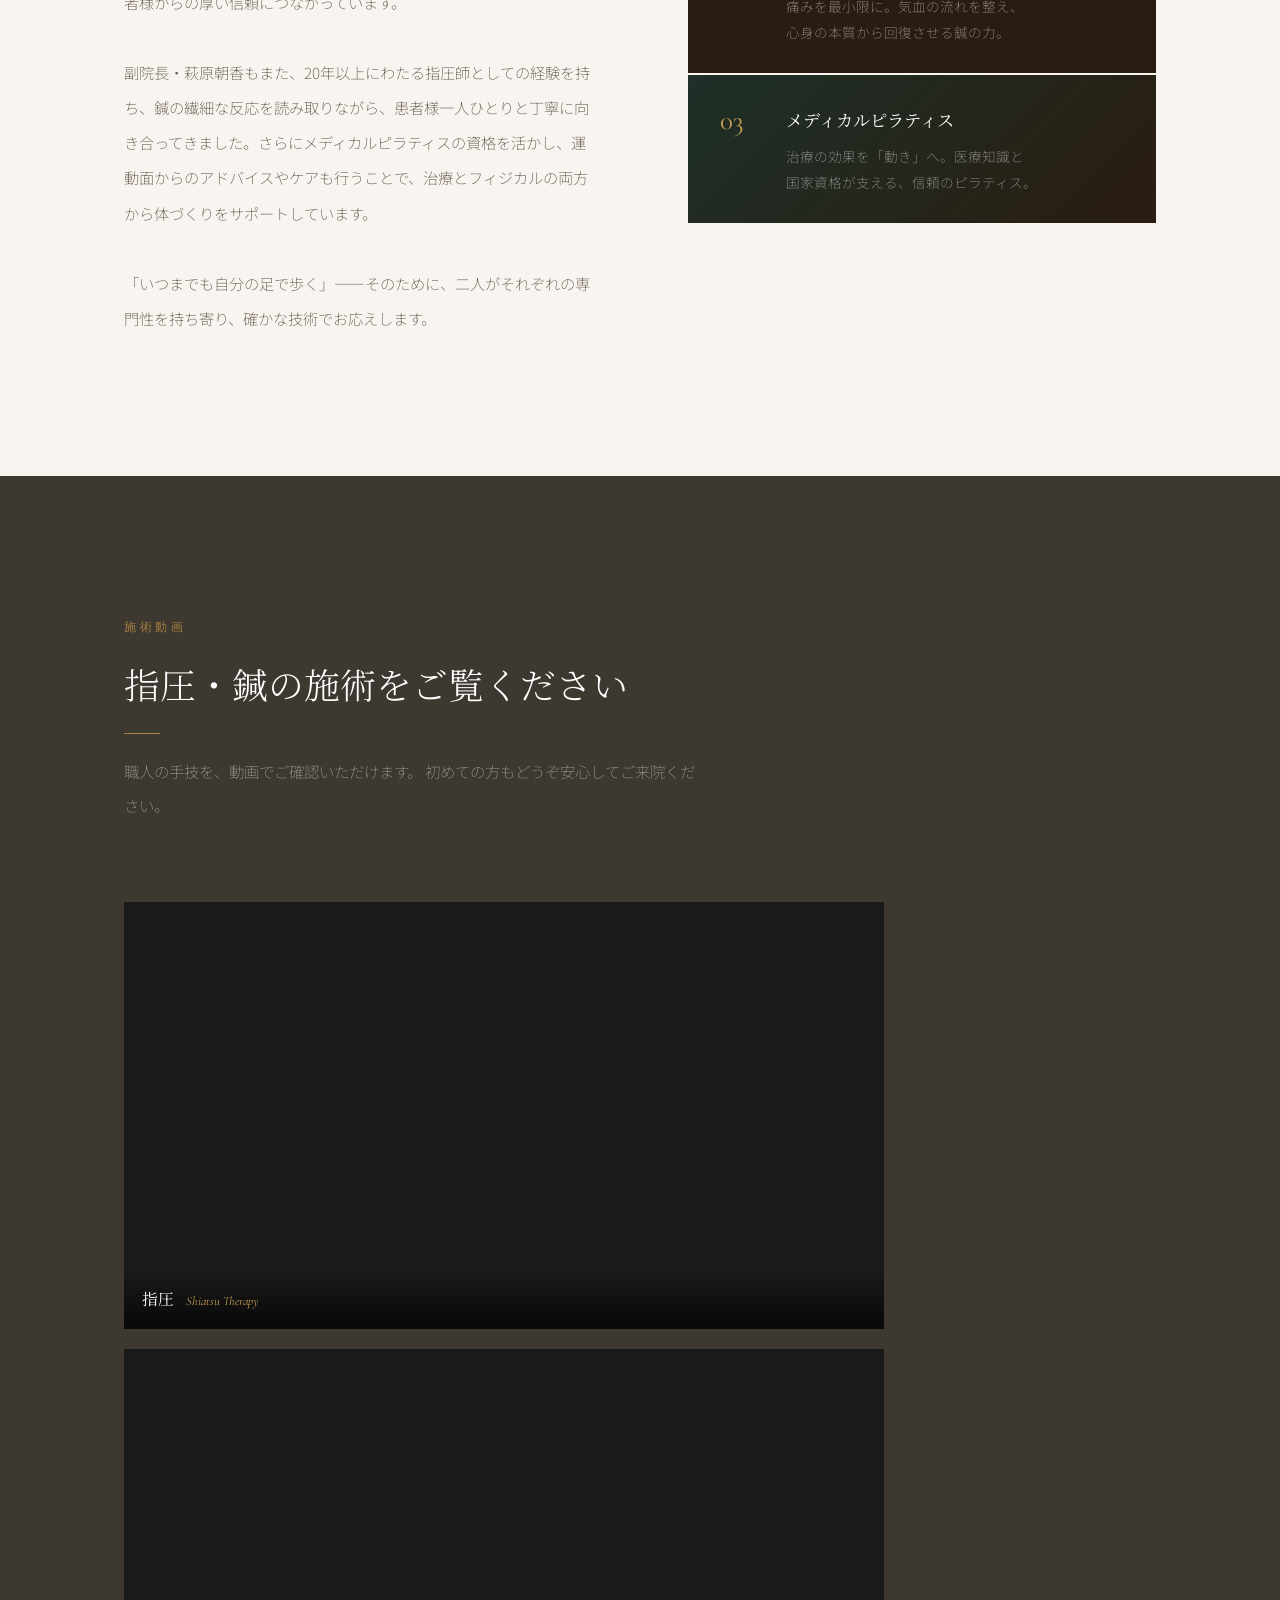
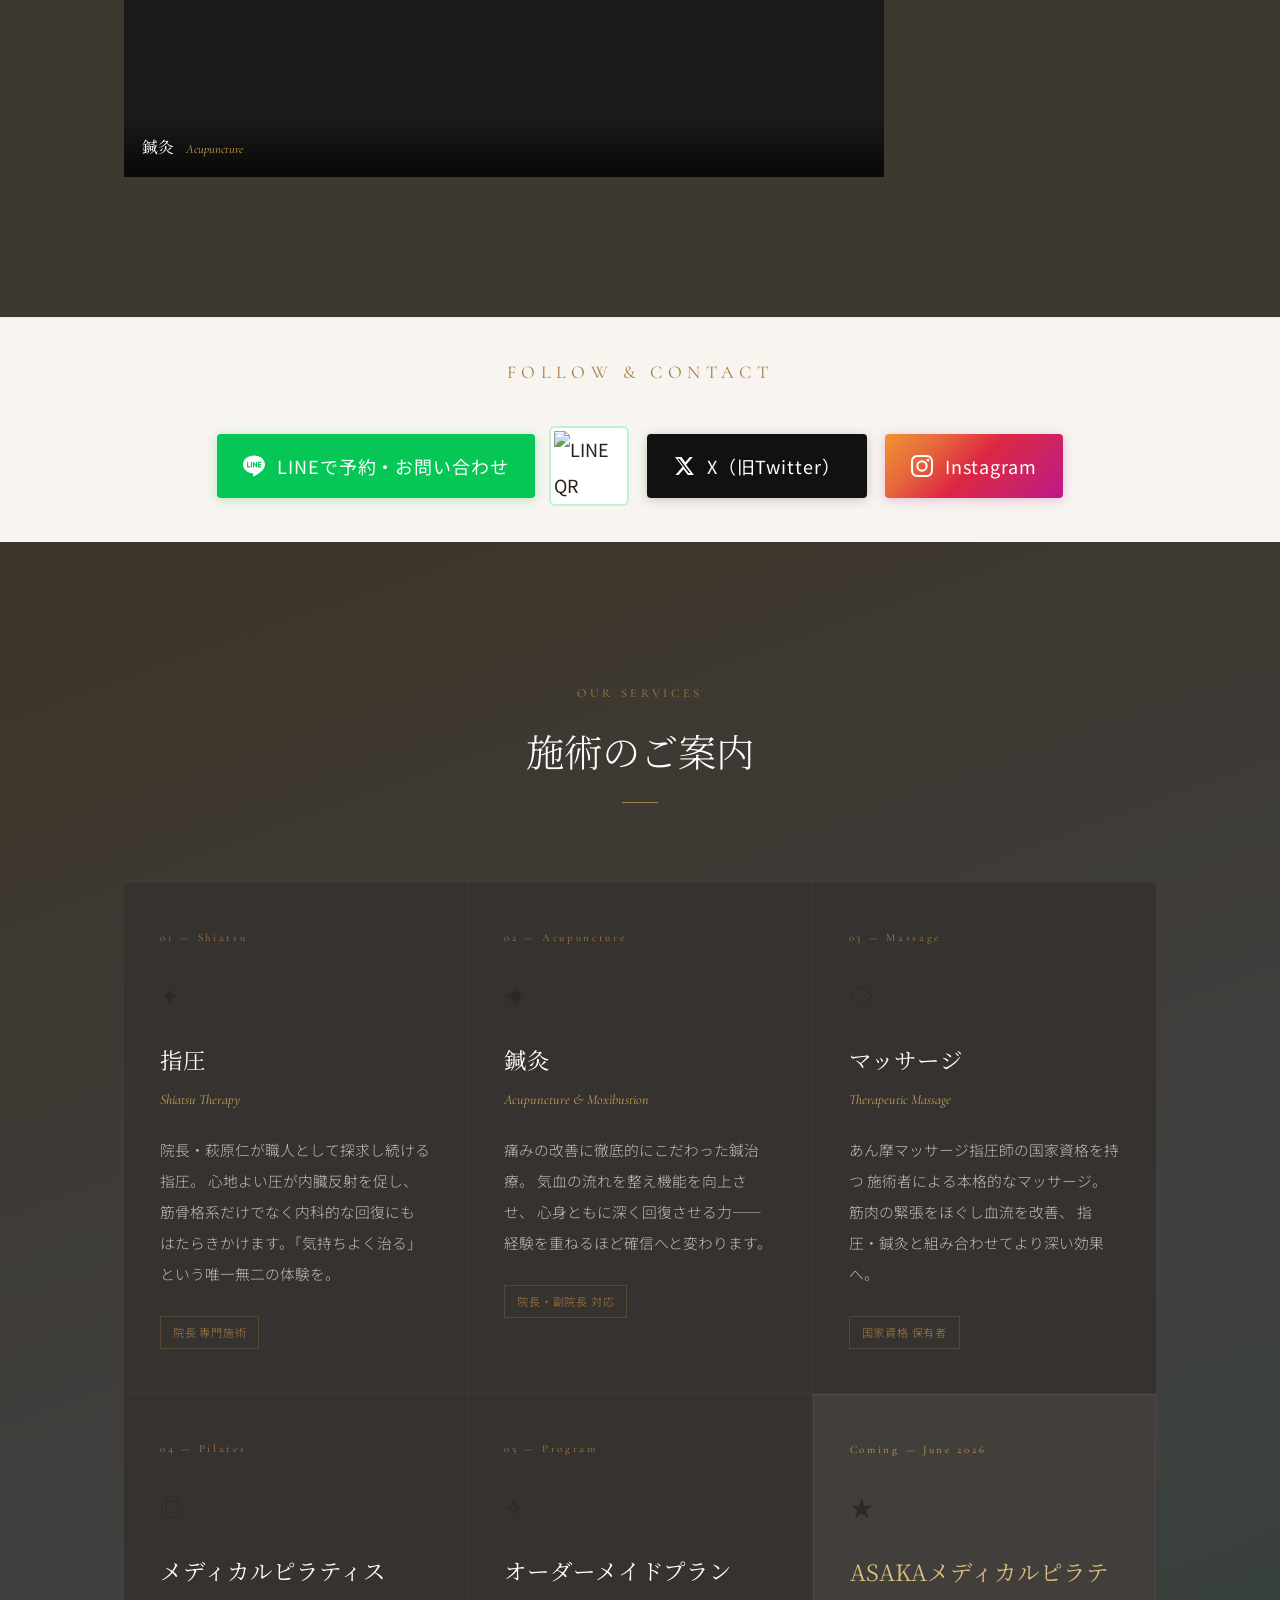
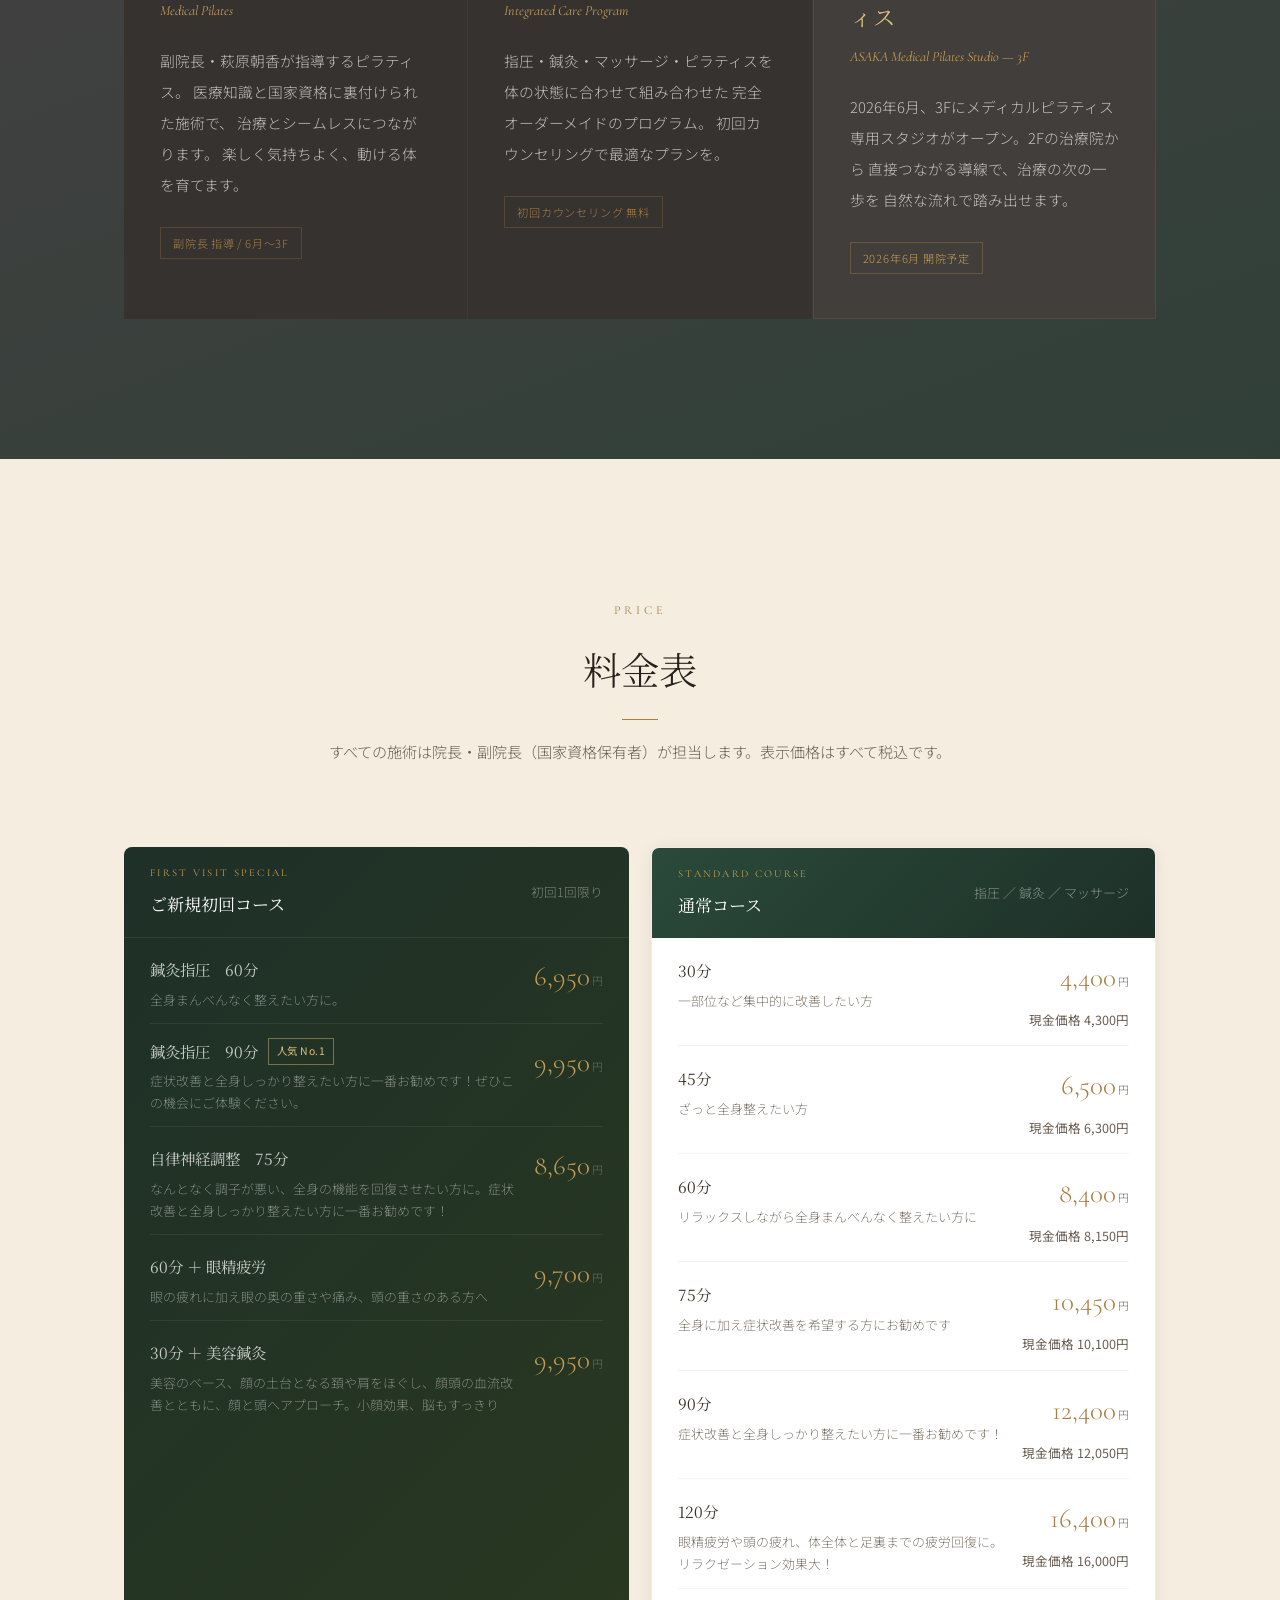
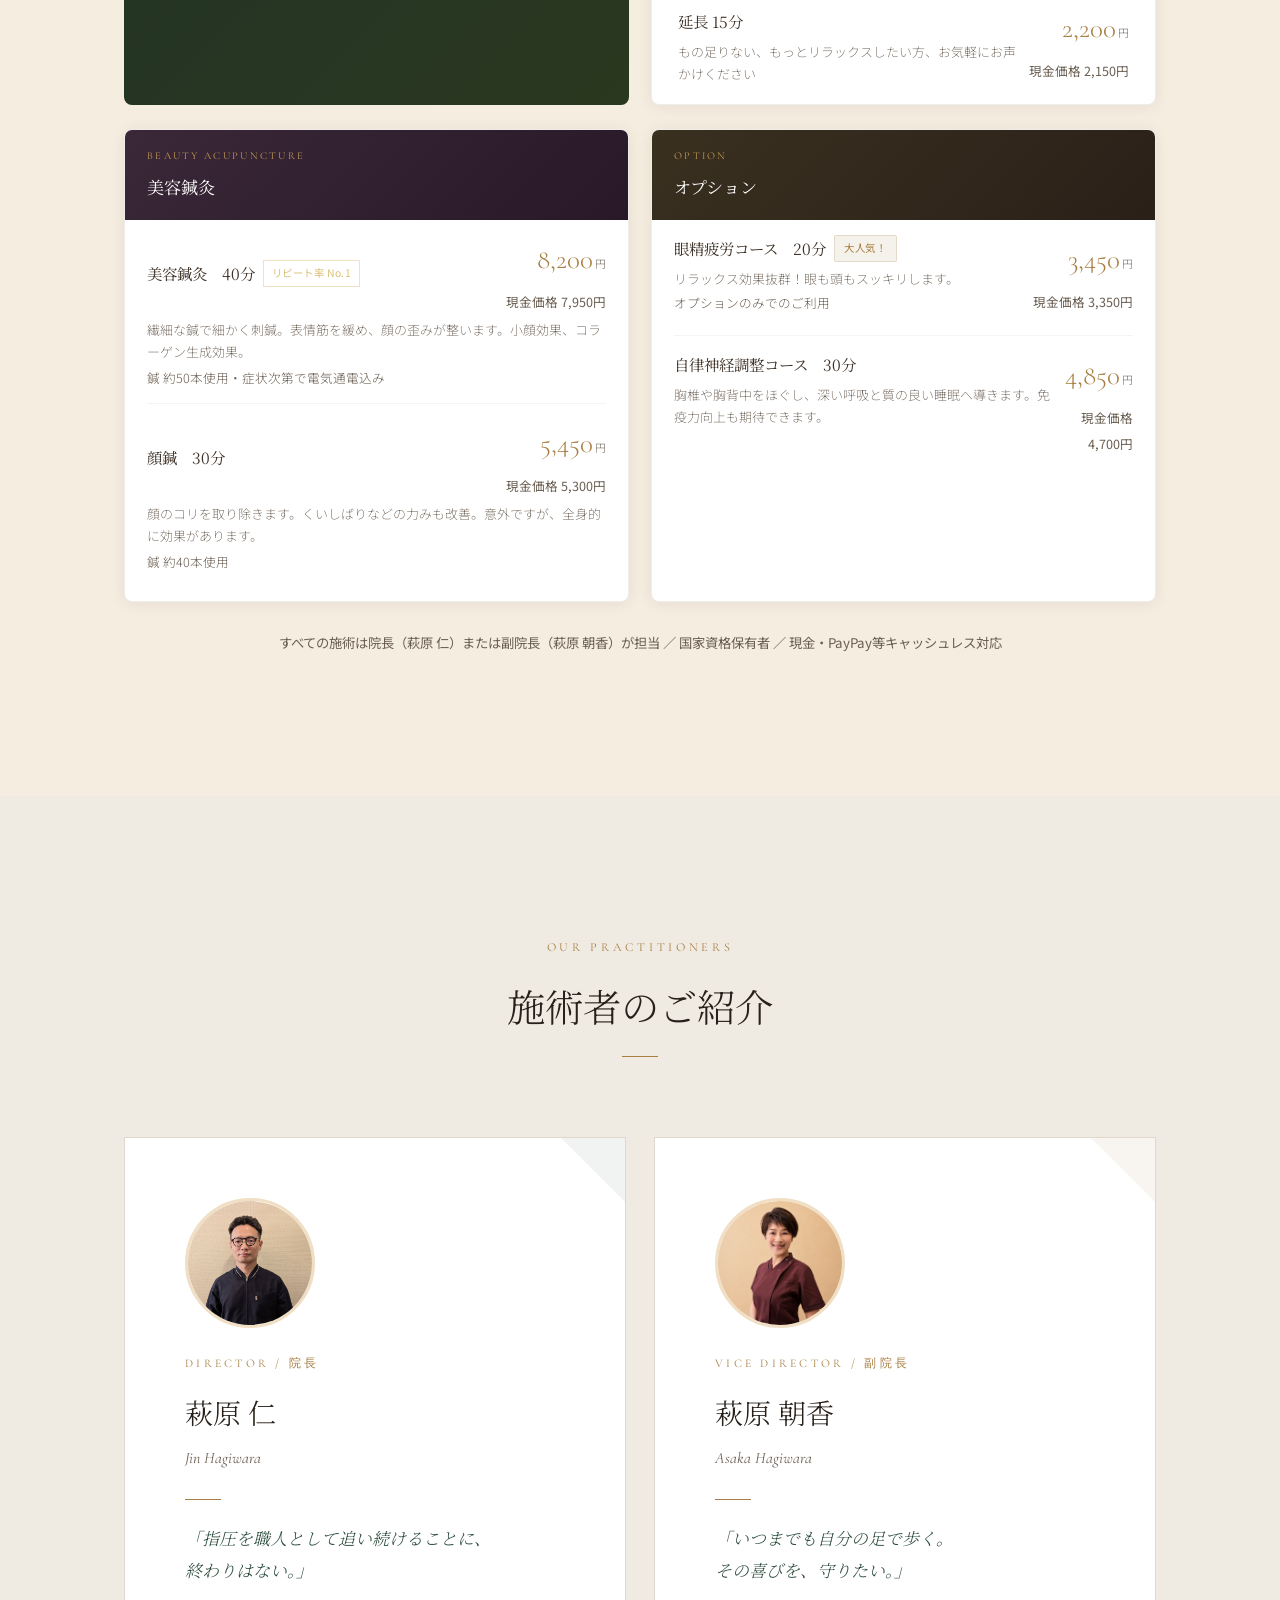
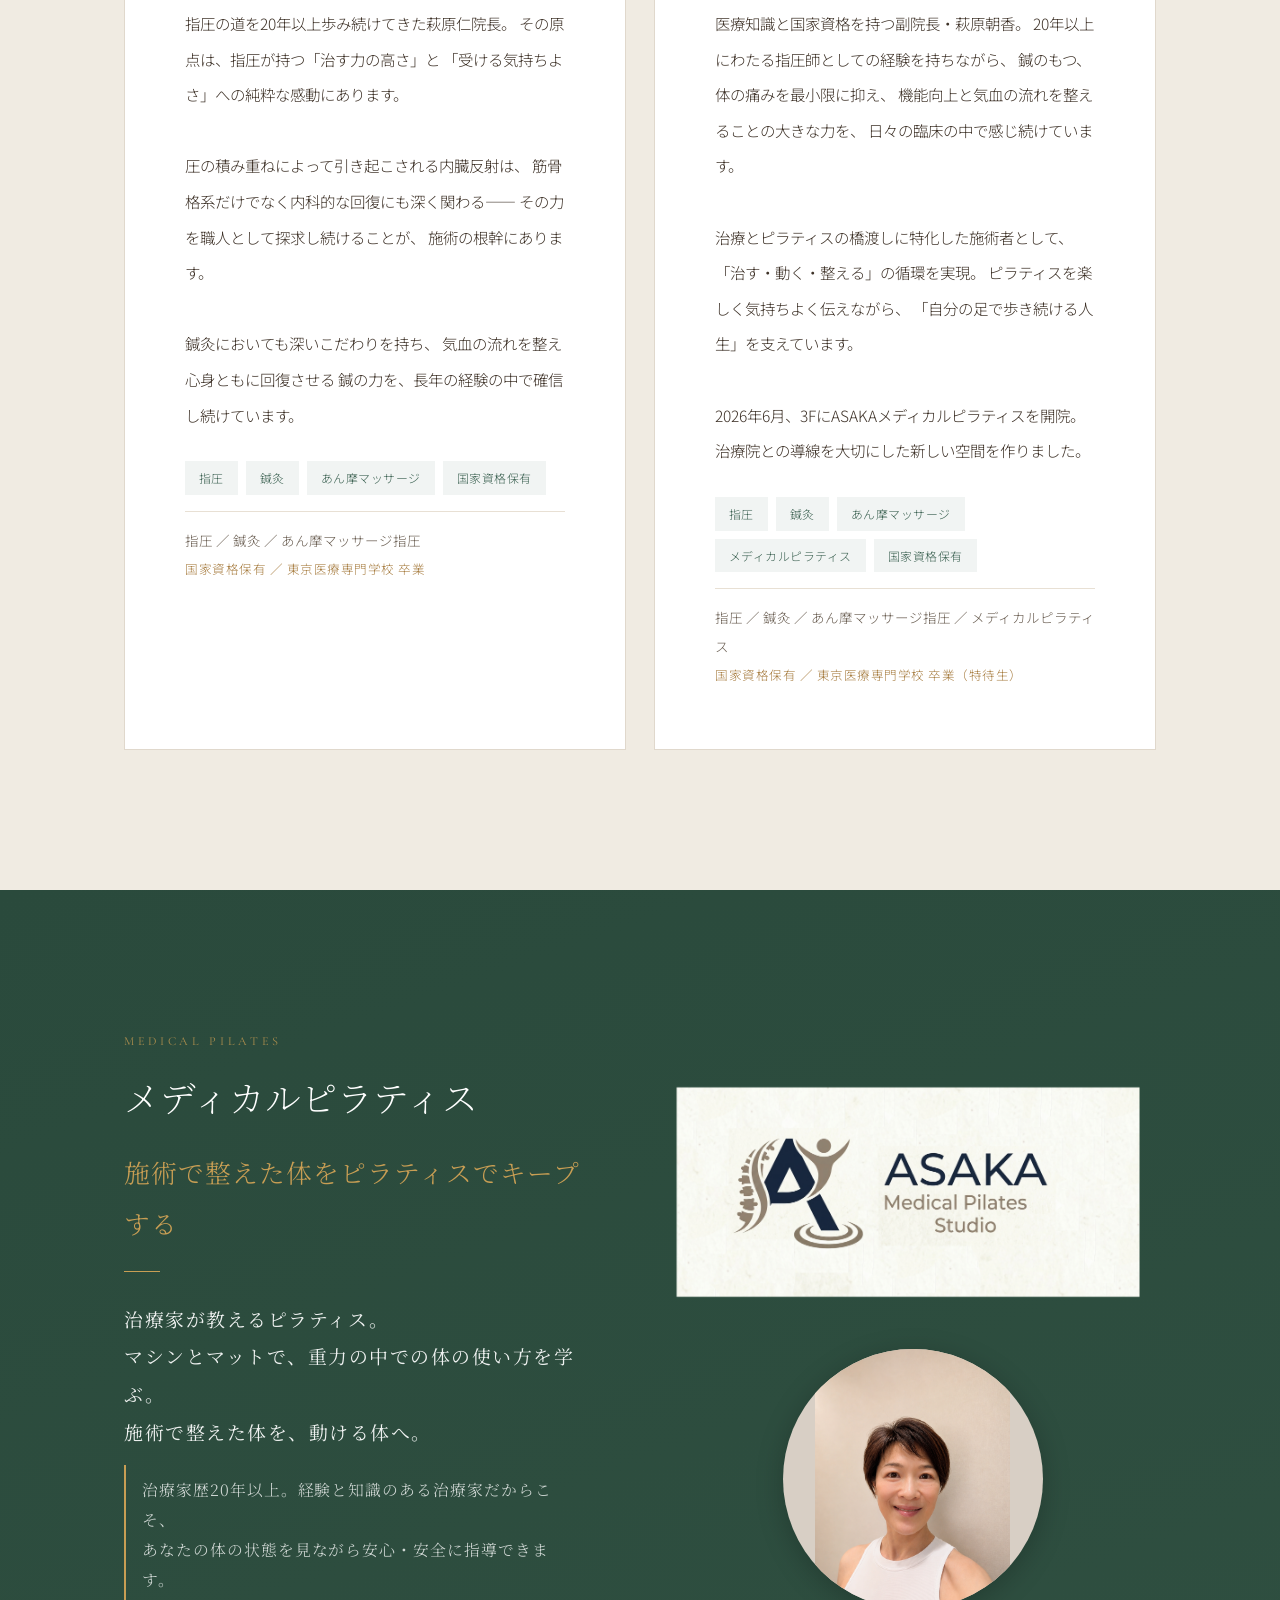
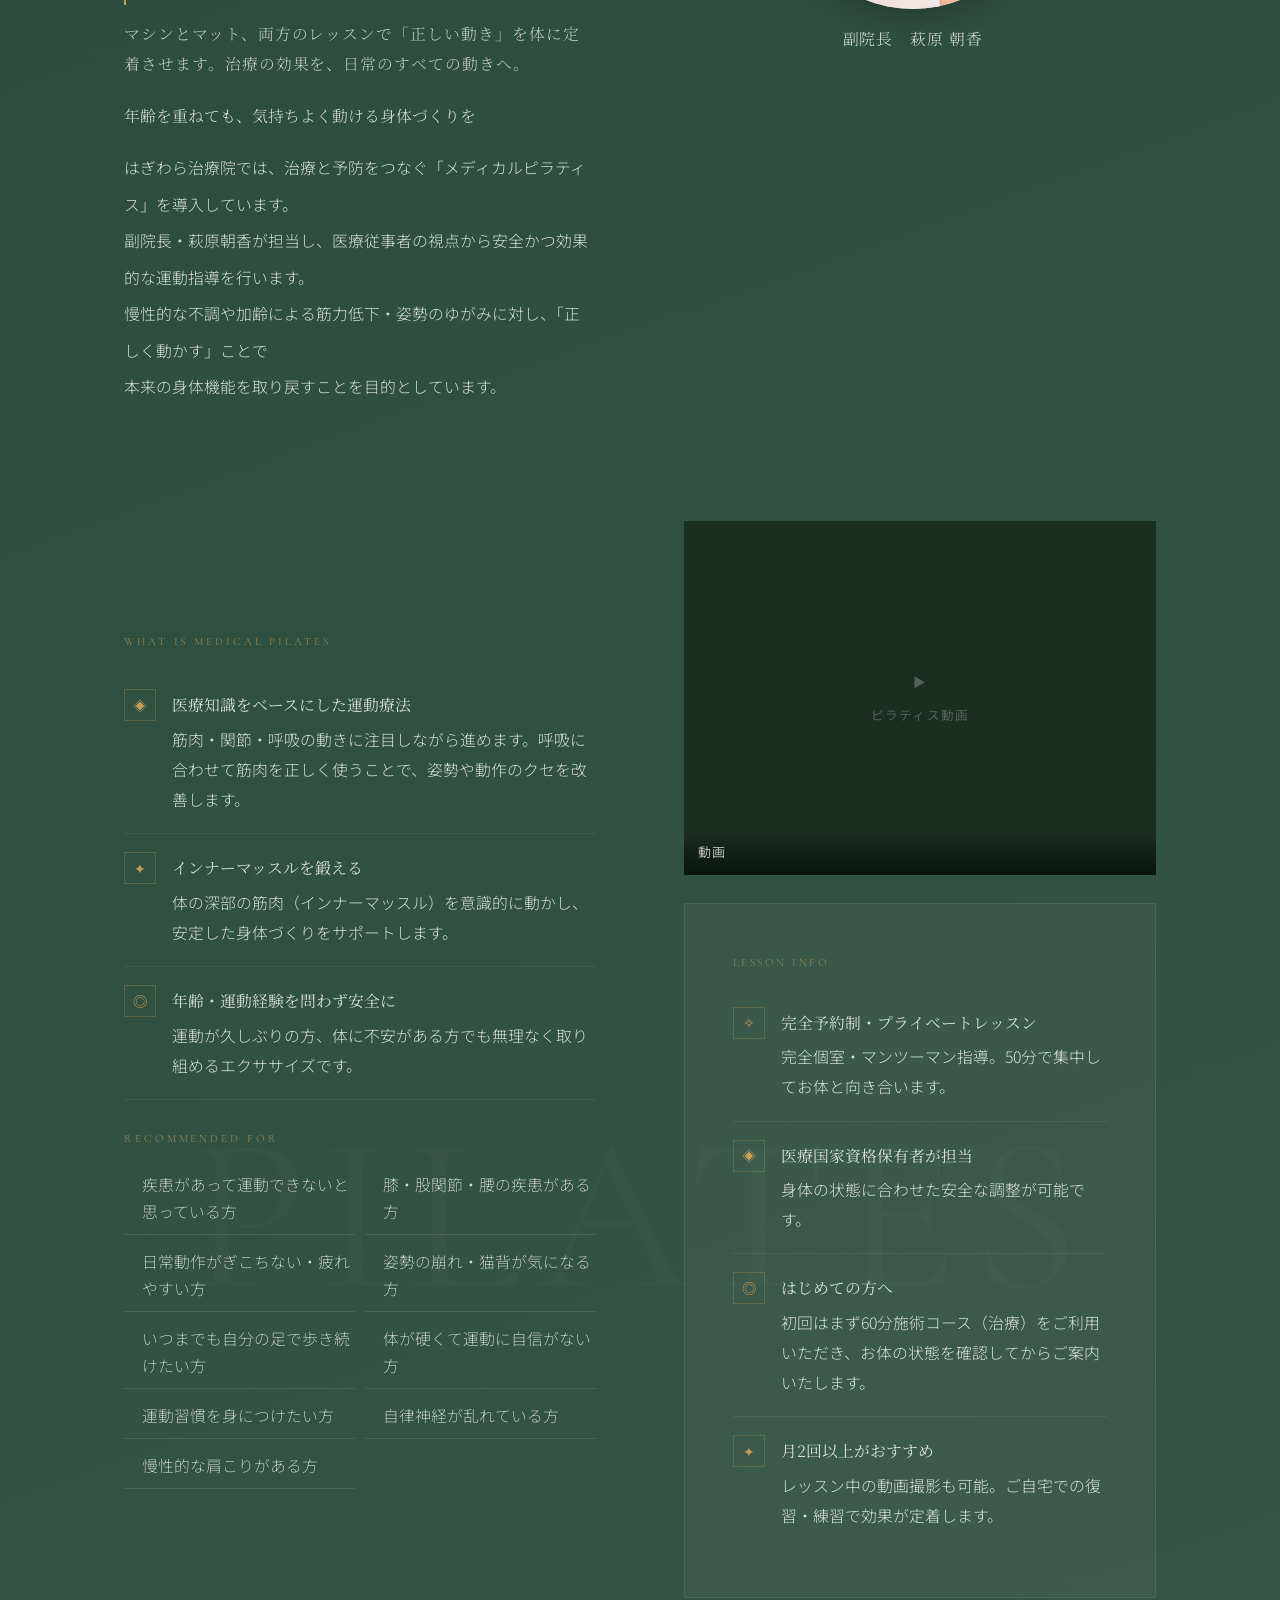
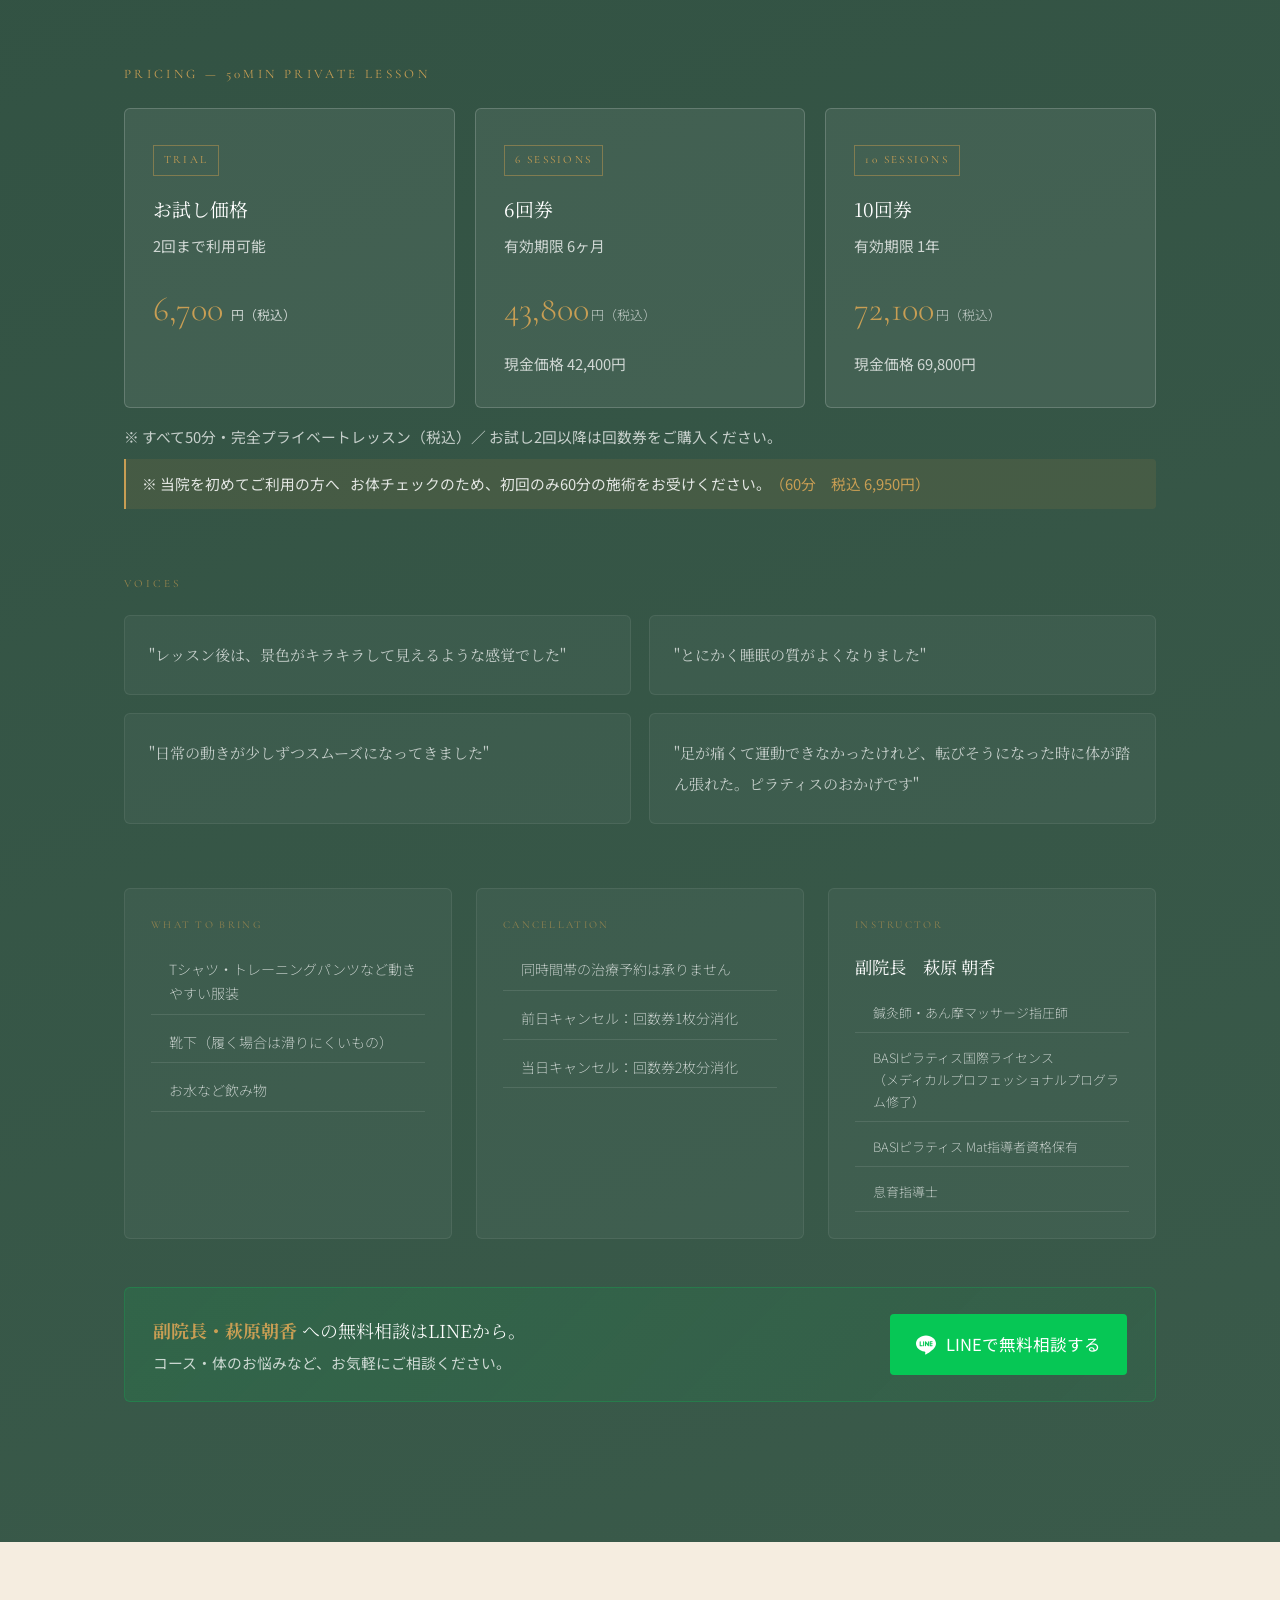
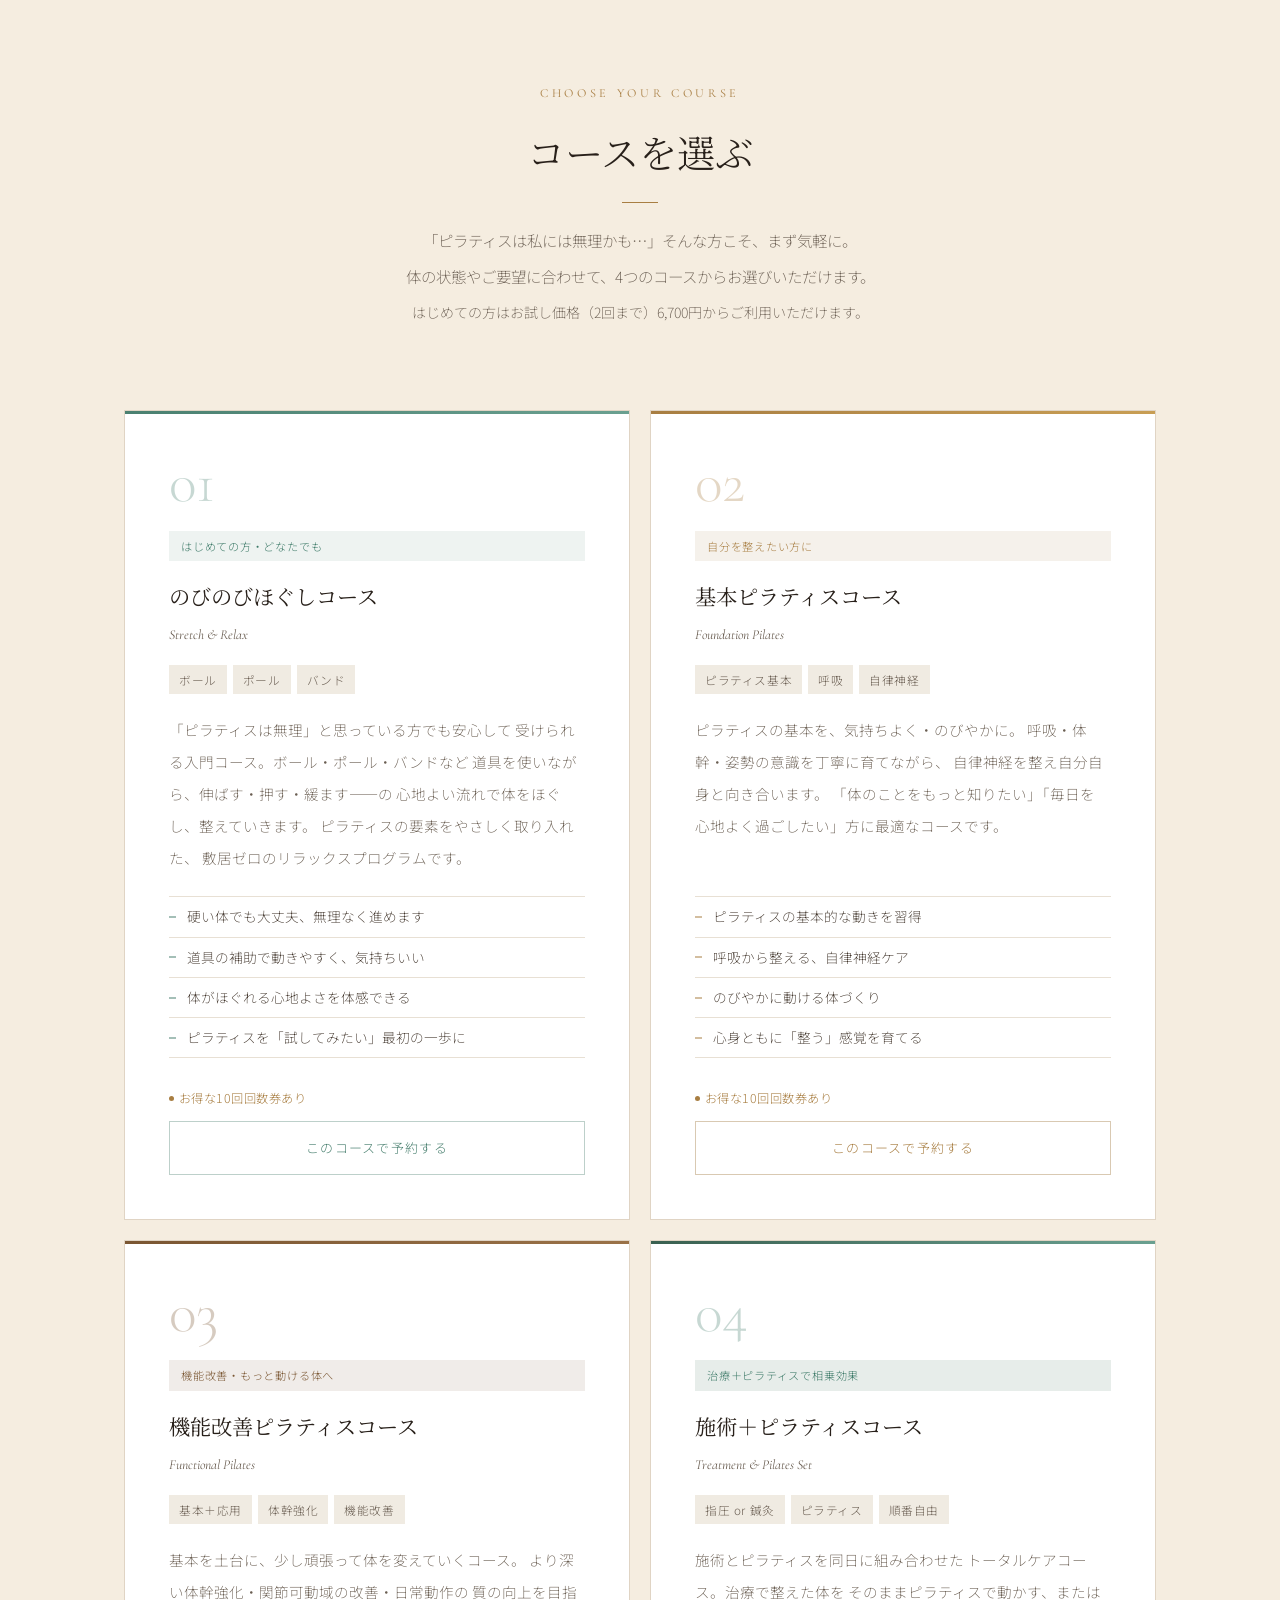
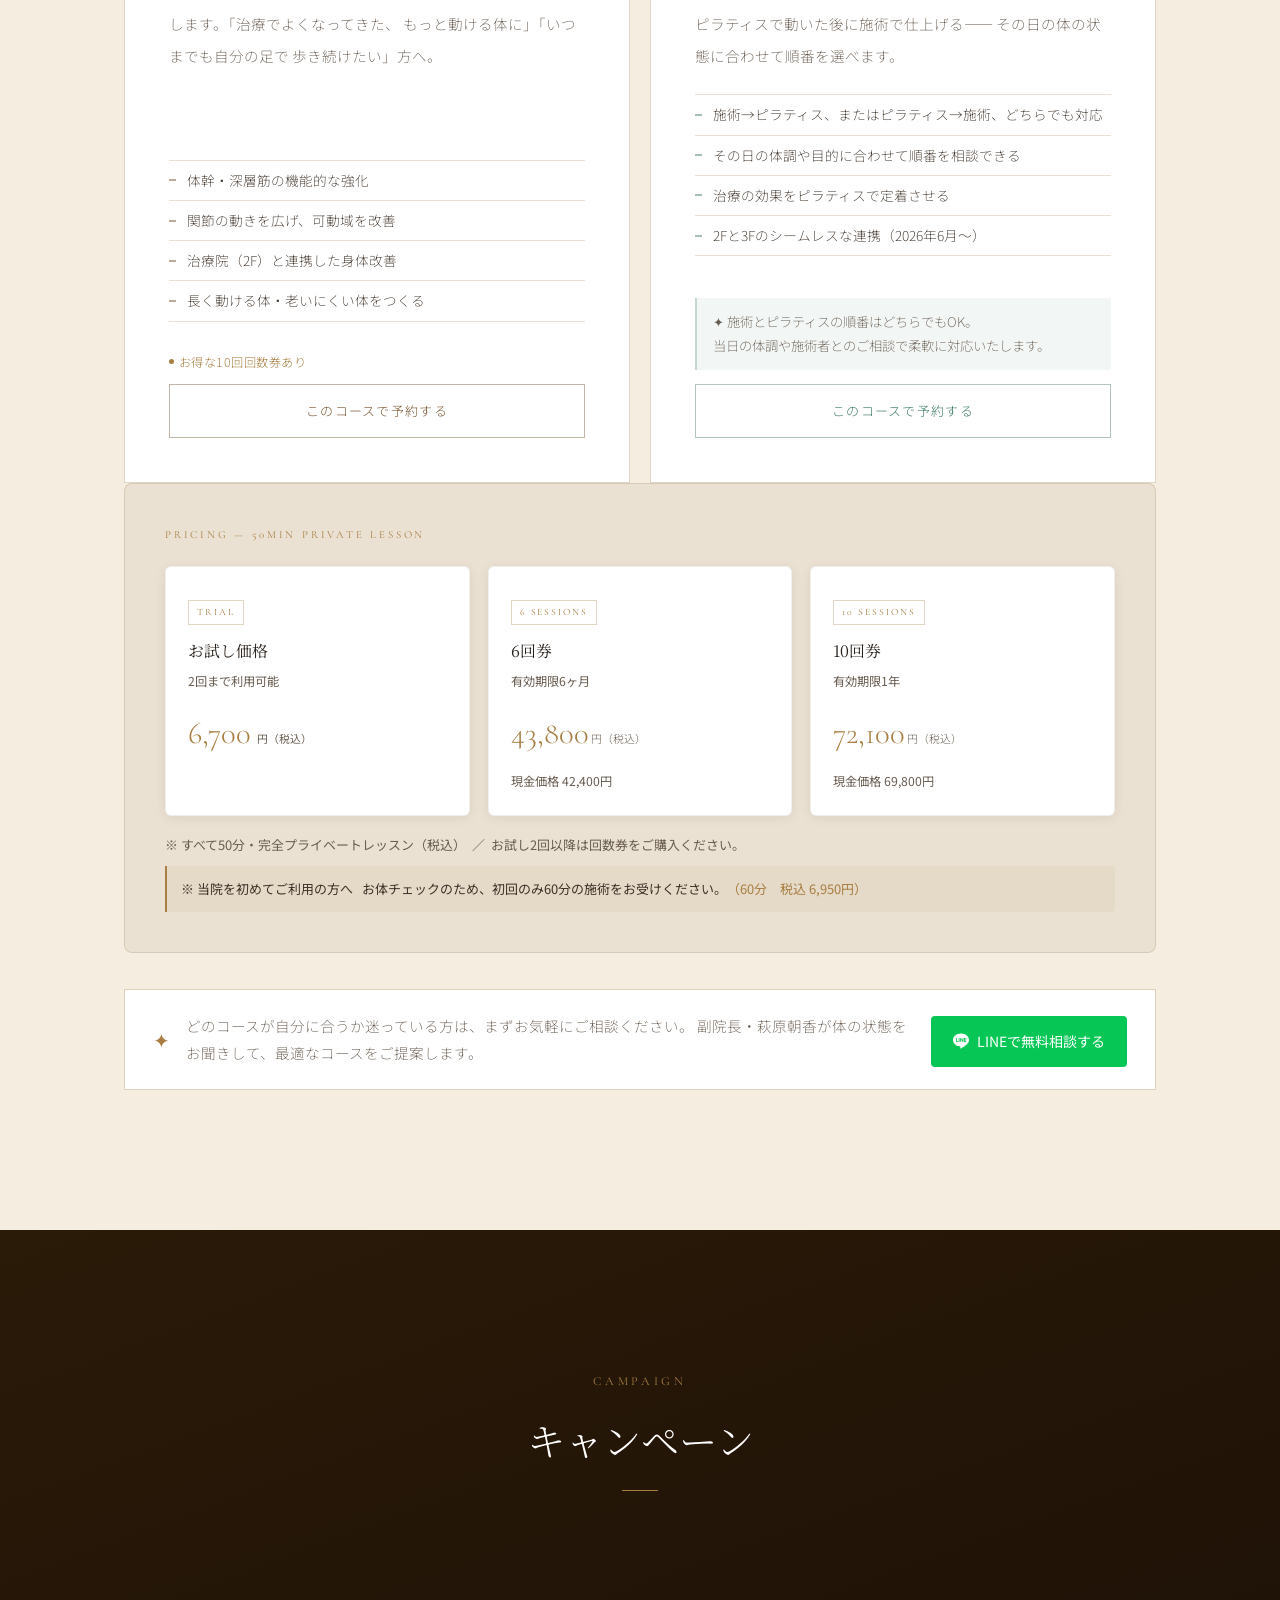
==== commit 4867daf6: "臨時休業の日程を8月に更新（8/10〜13、8/27）" ====
--- a/index.html
+++ b/index.html
@@ -1777,7 +1777,7 @@
   <div class="closure-body">
     <p class="closure-title">臨時休業のご案内</p>
     <p class="closure-text">下記の日程において、休業とさせていただきます。ご不便をおかけしますが、何卒ご了承くださいませ。</p>
-    <p class="closure-dates">7/9（木）　7/20（祝・月）　7/21（火）　7/30（木）</p>
+    <p class="closure-dates">8/10（月）～13（木）　8/27（木）</p>
   </div>
 </div>
 
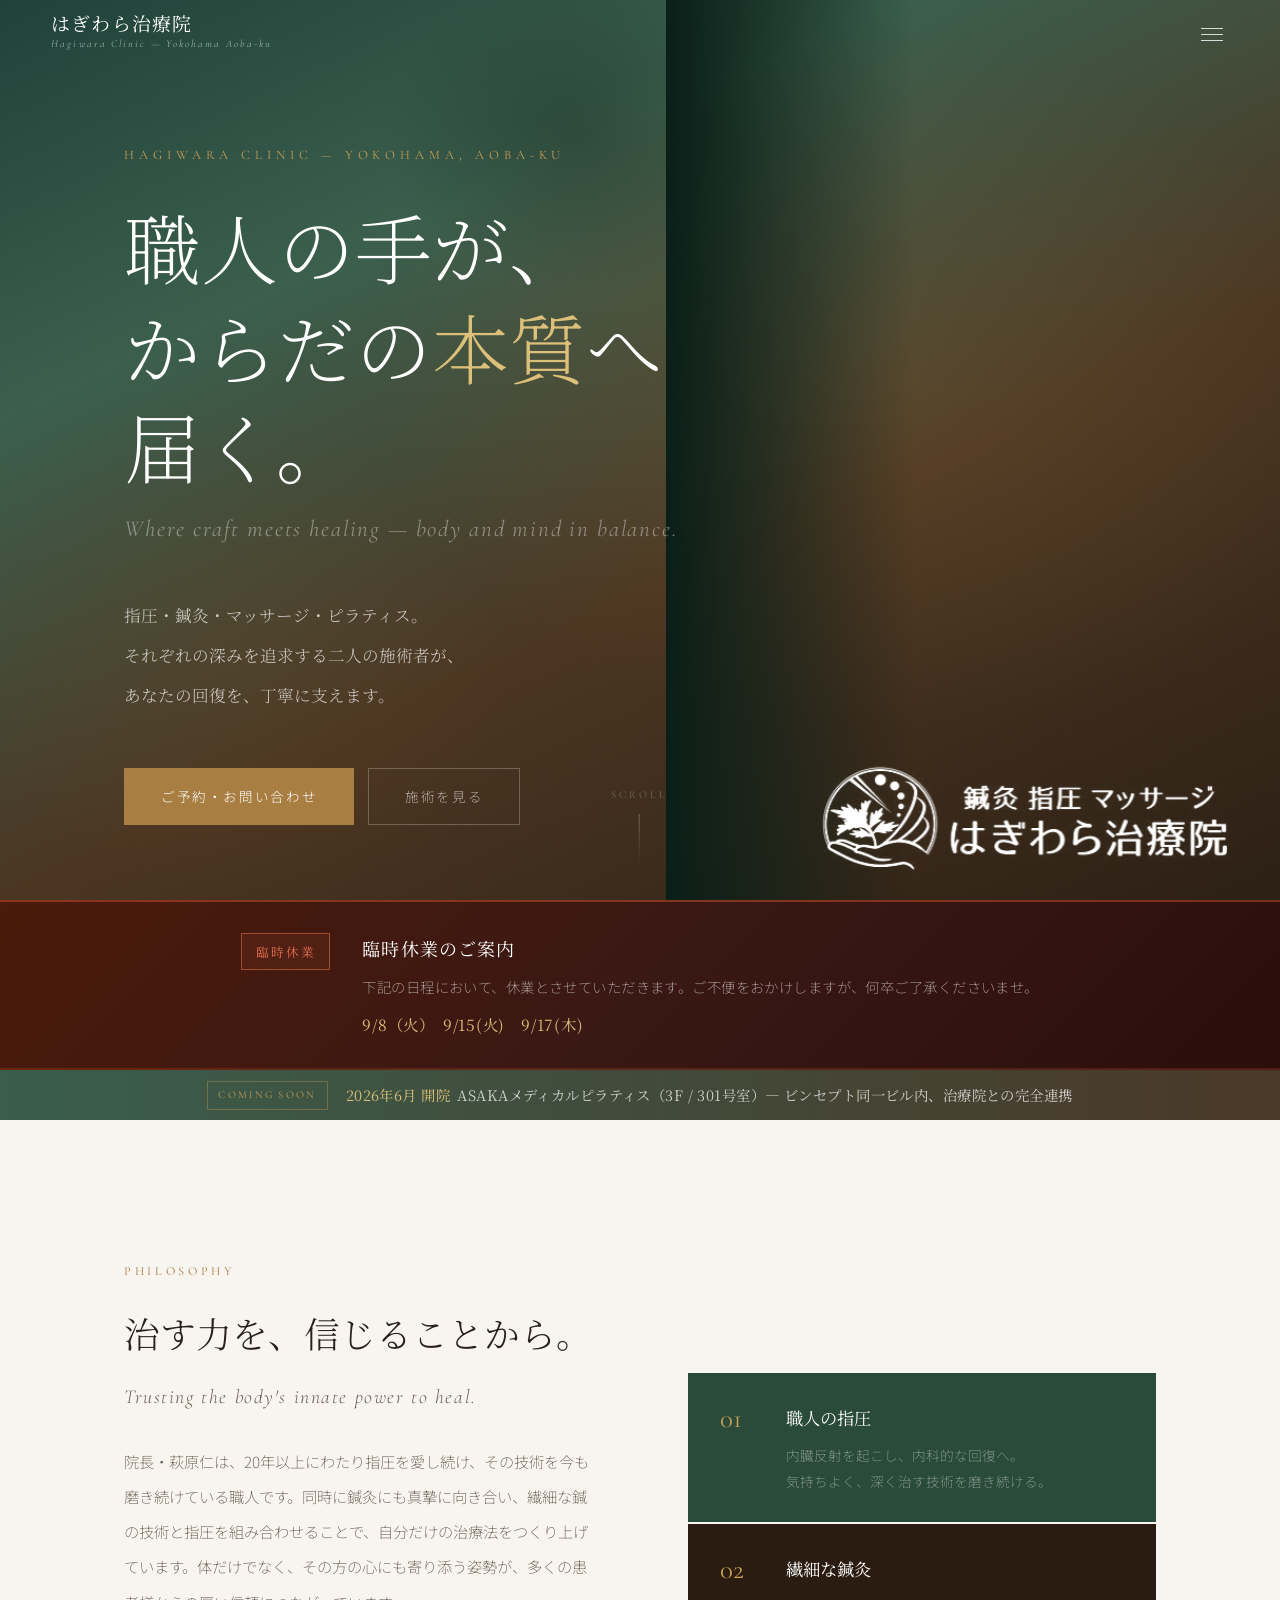
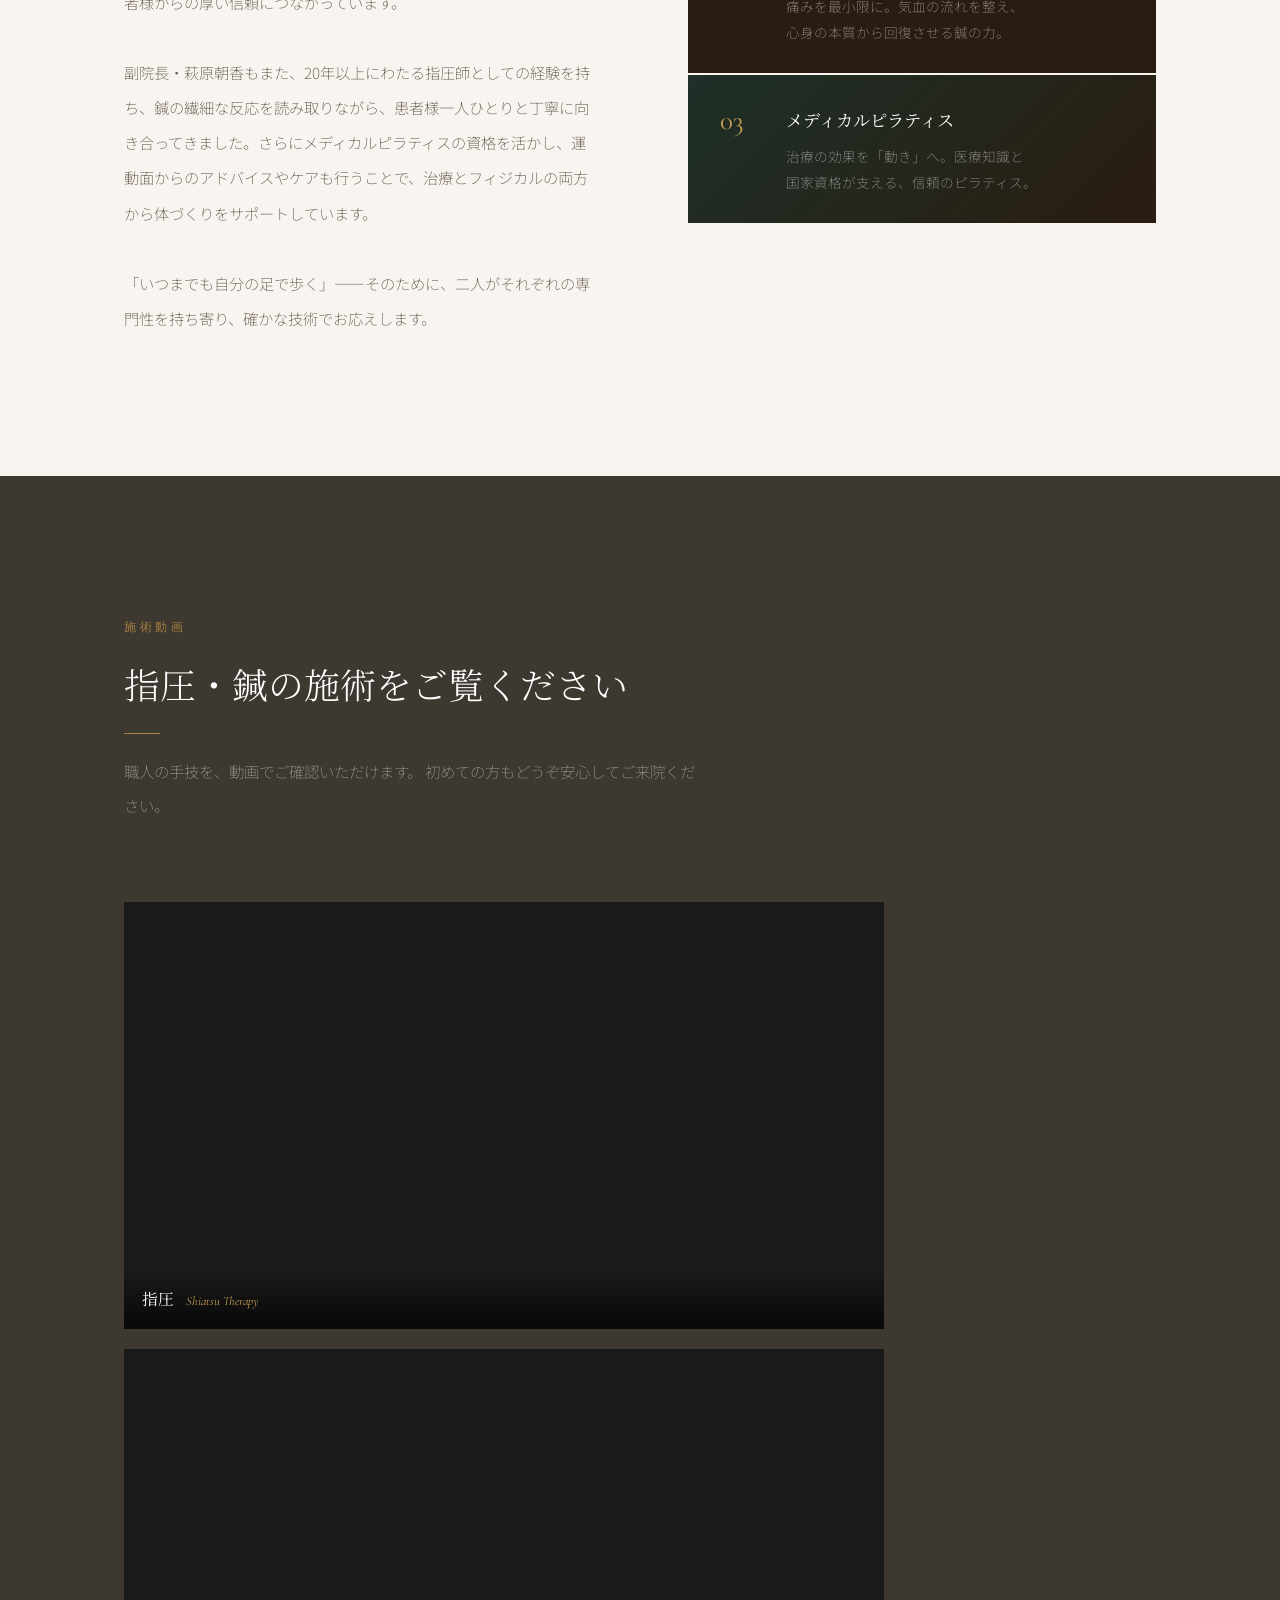
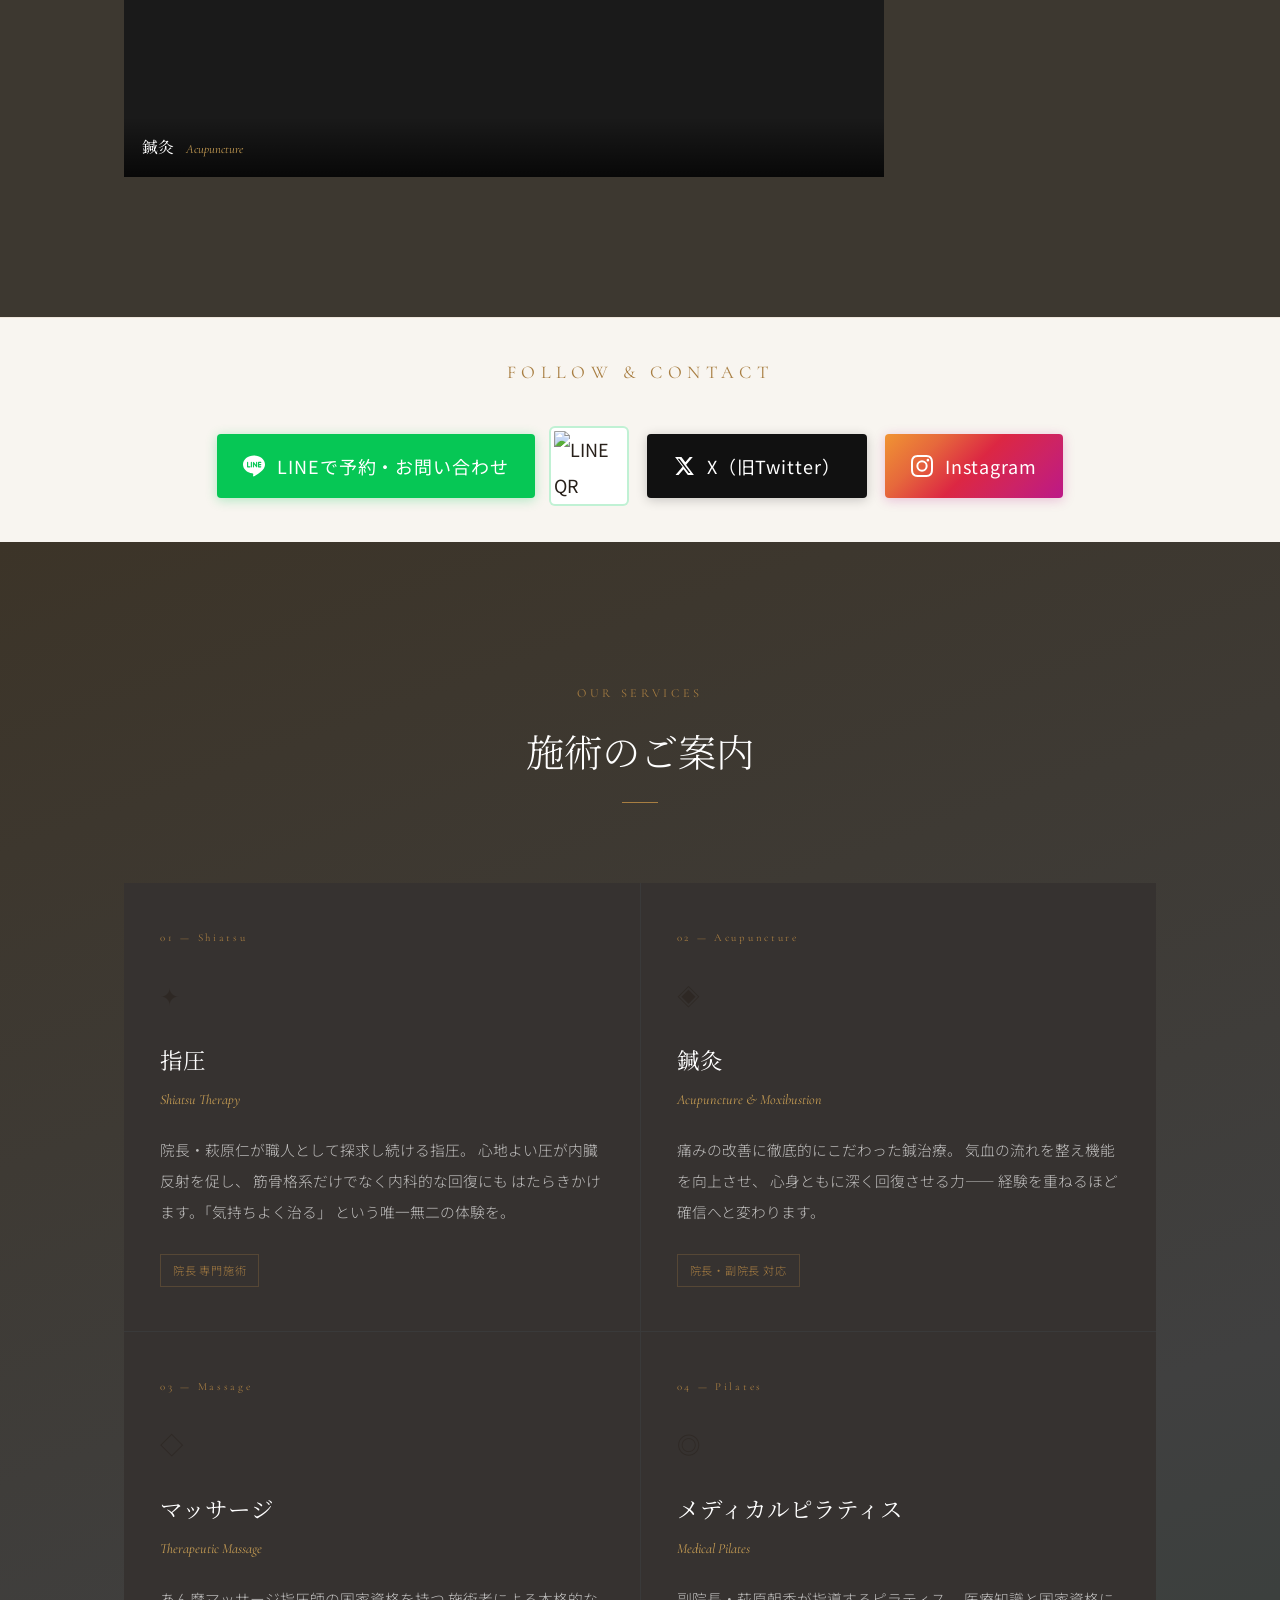
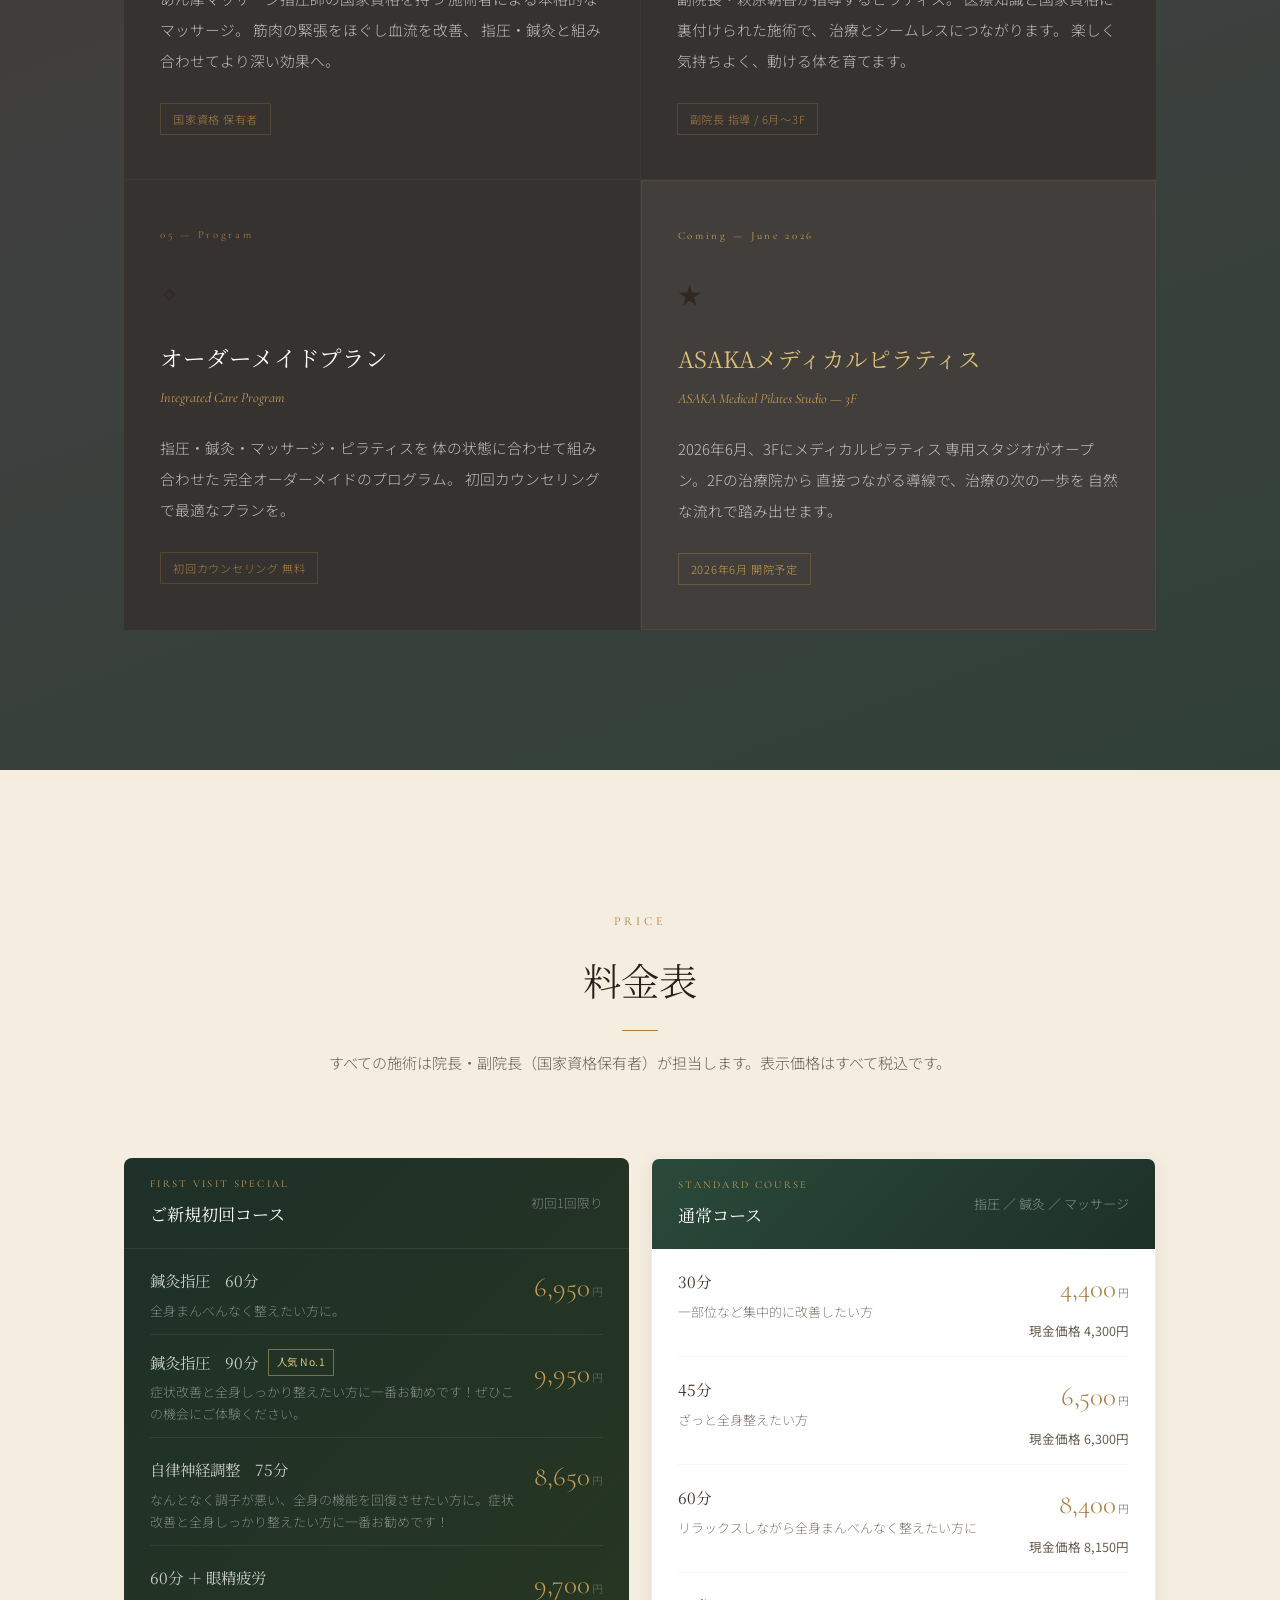
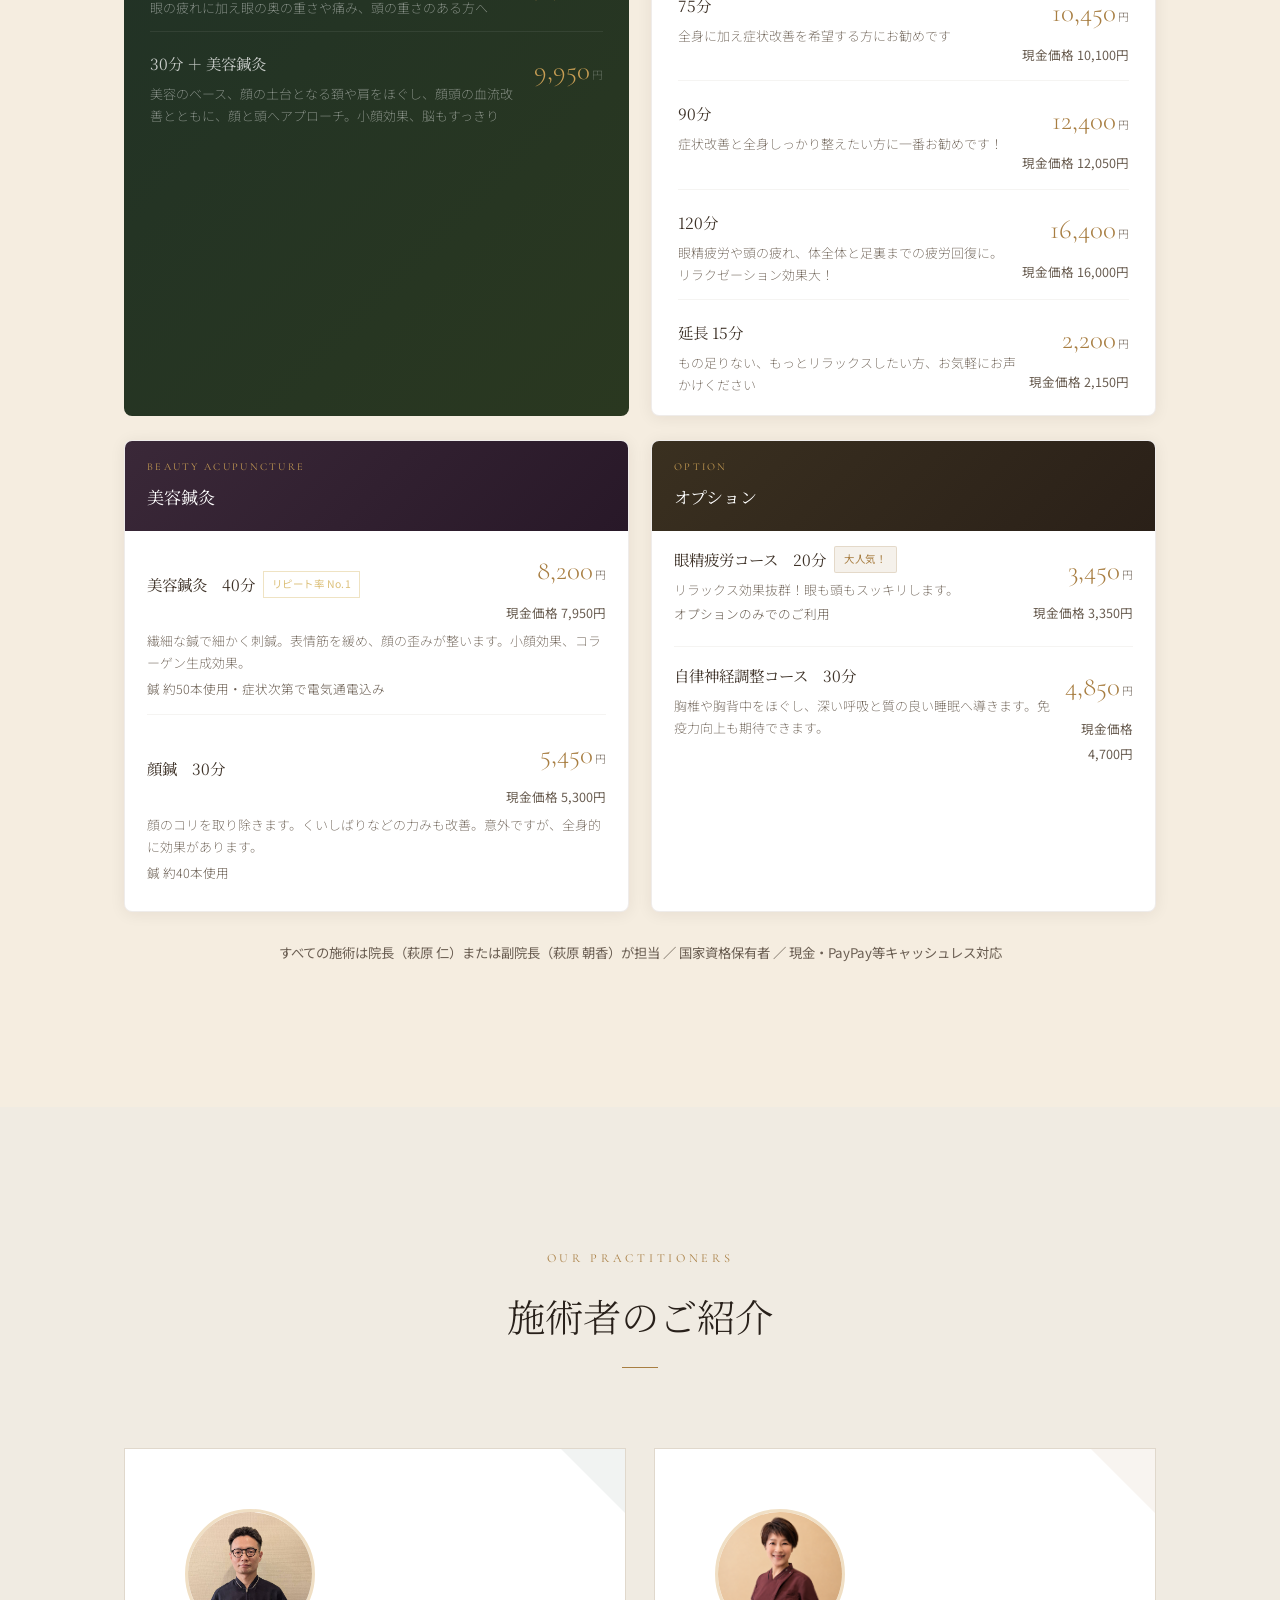
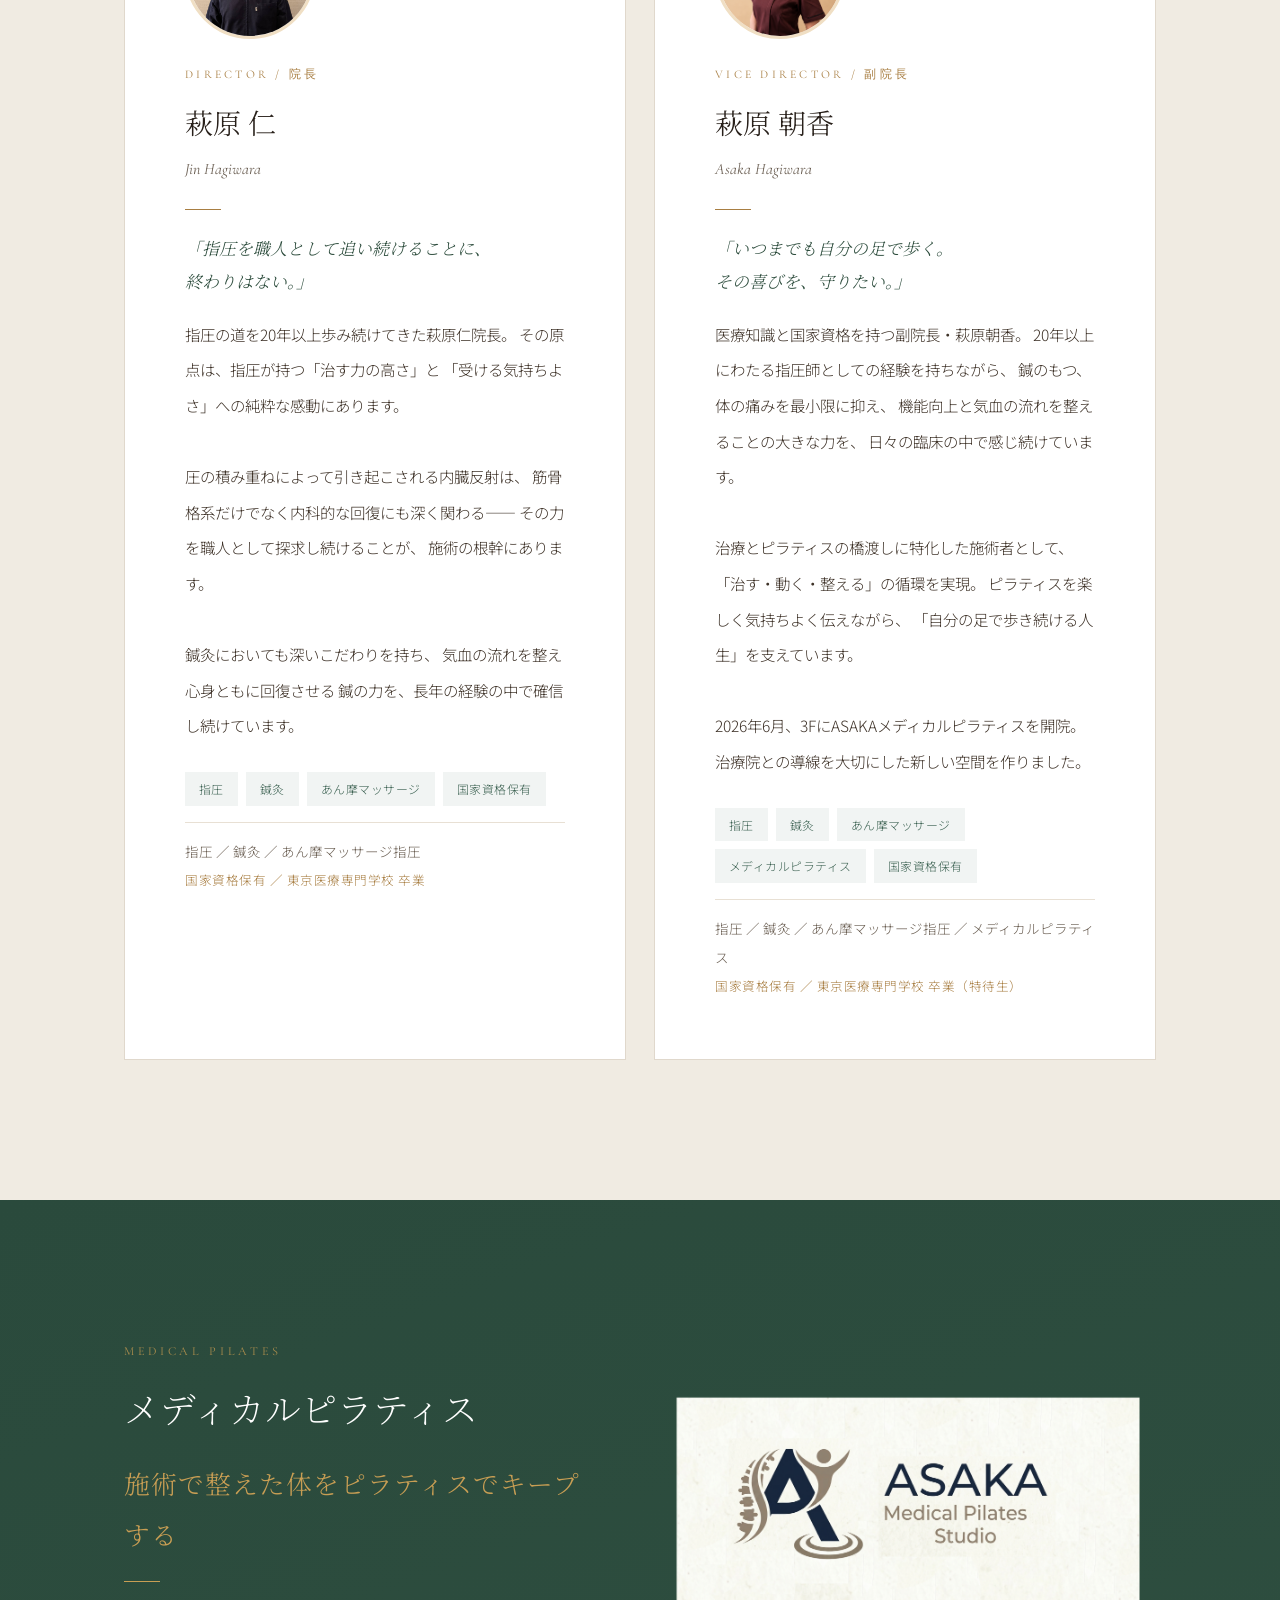
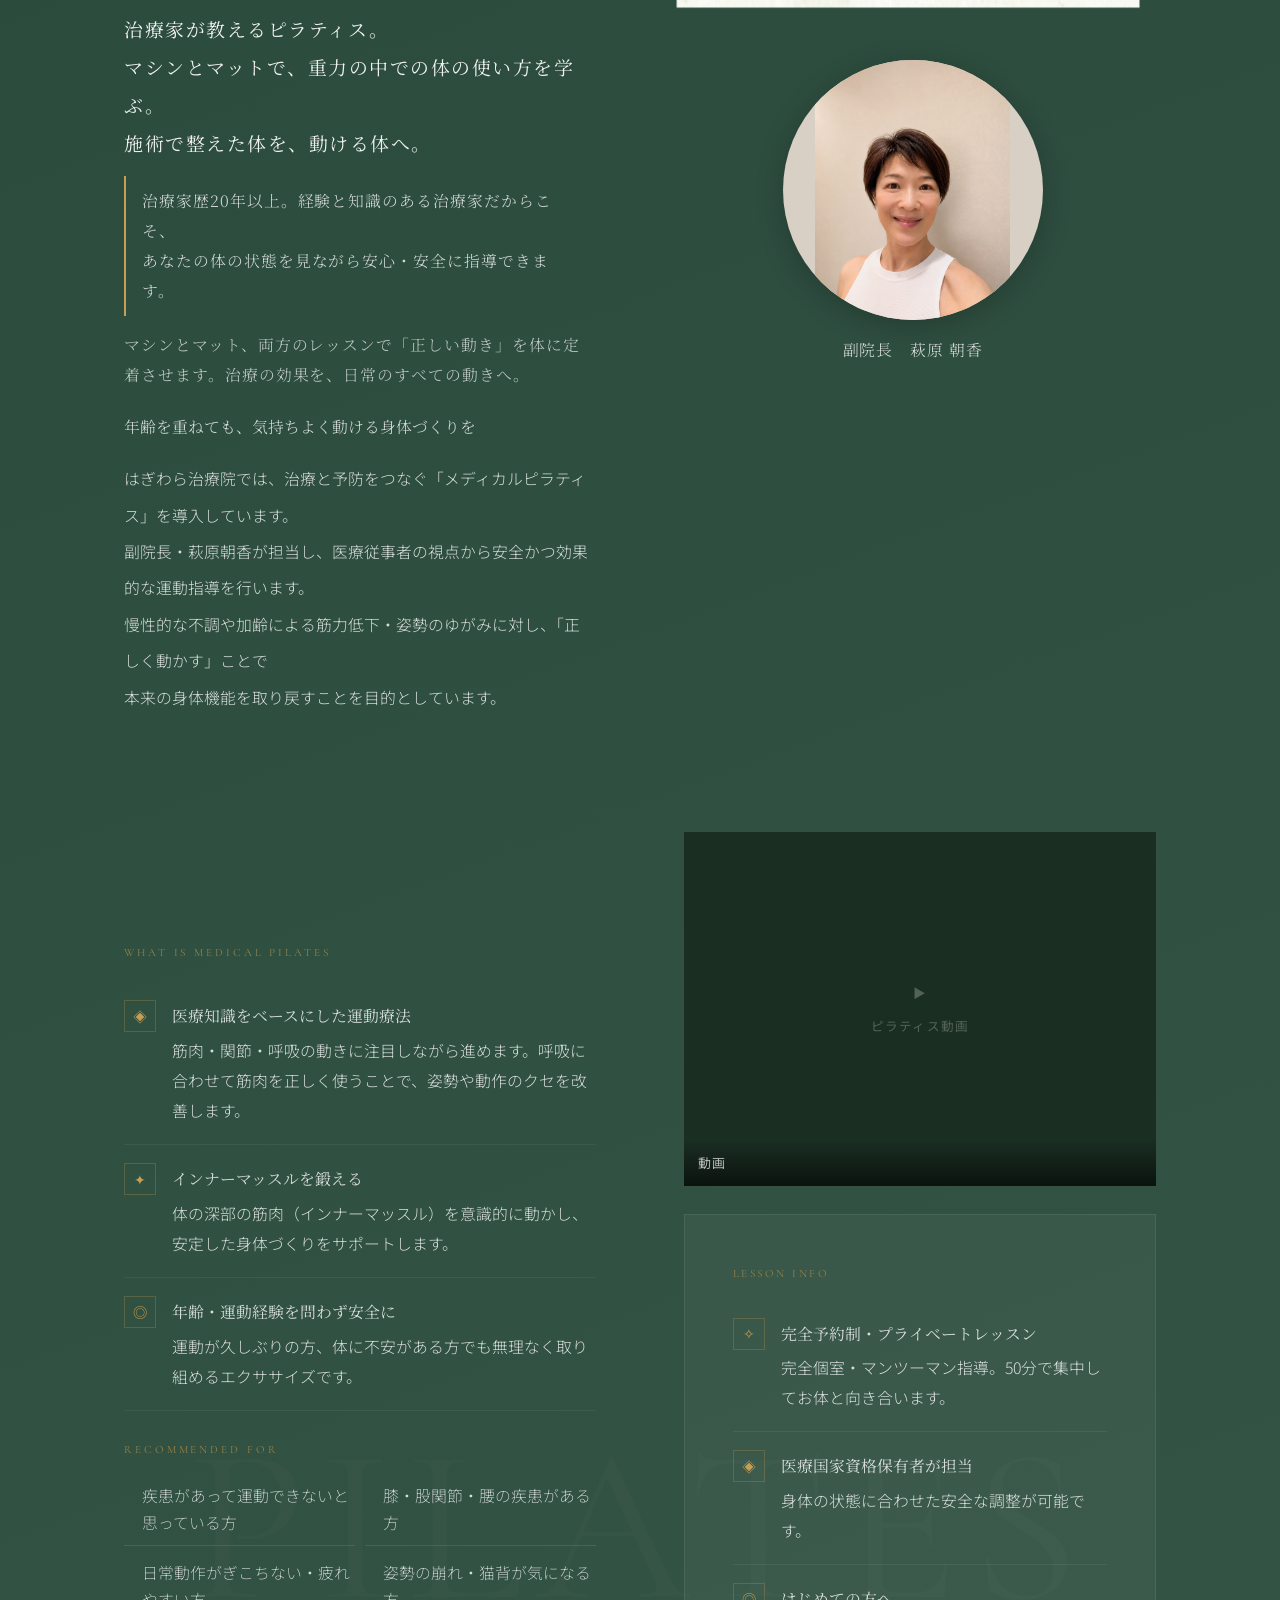
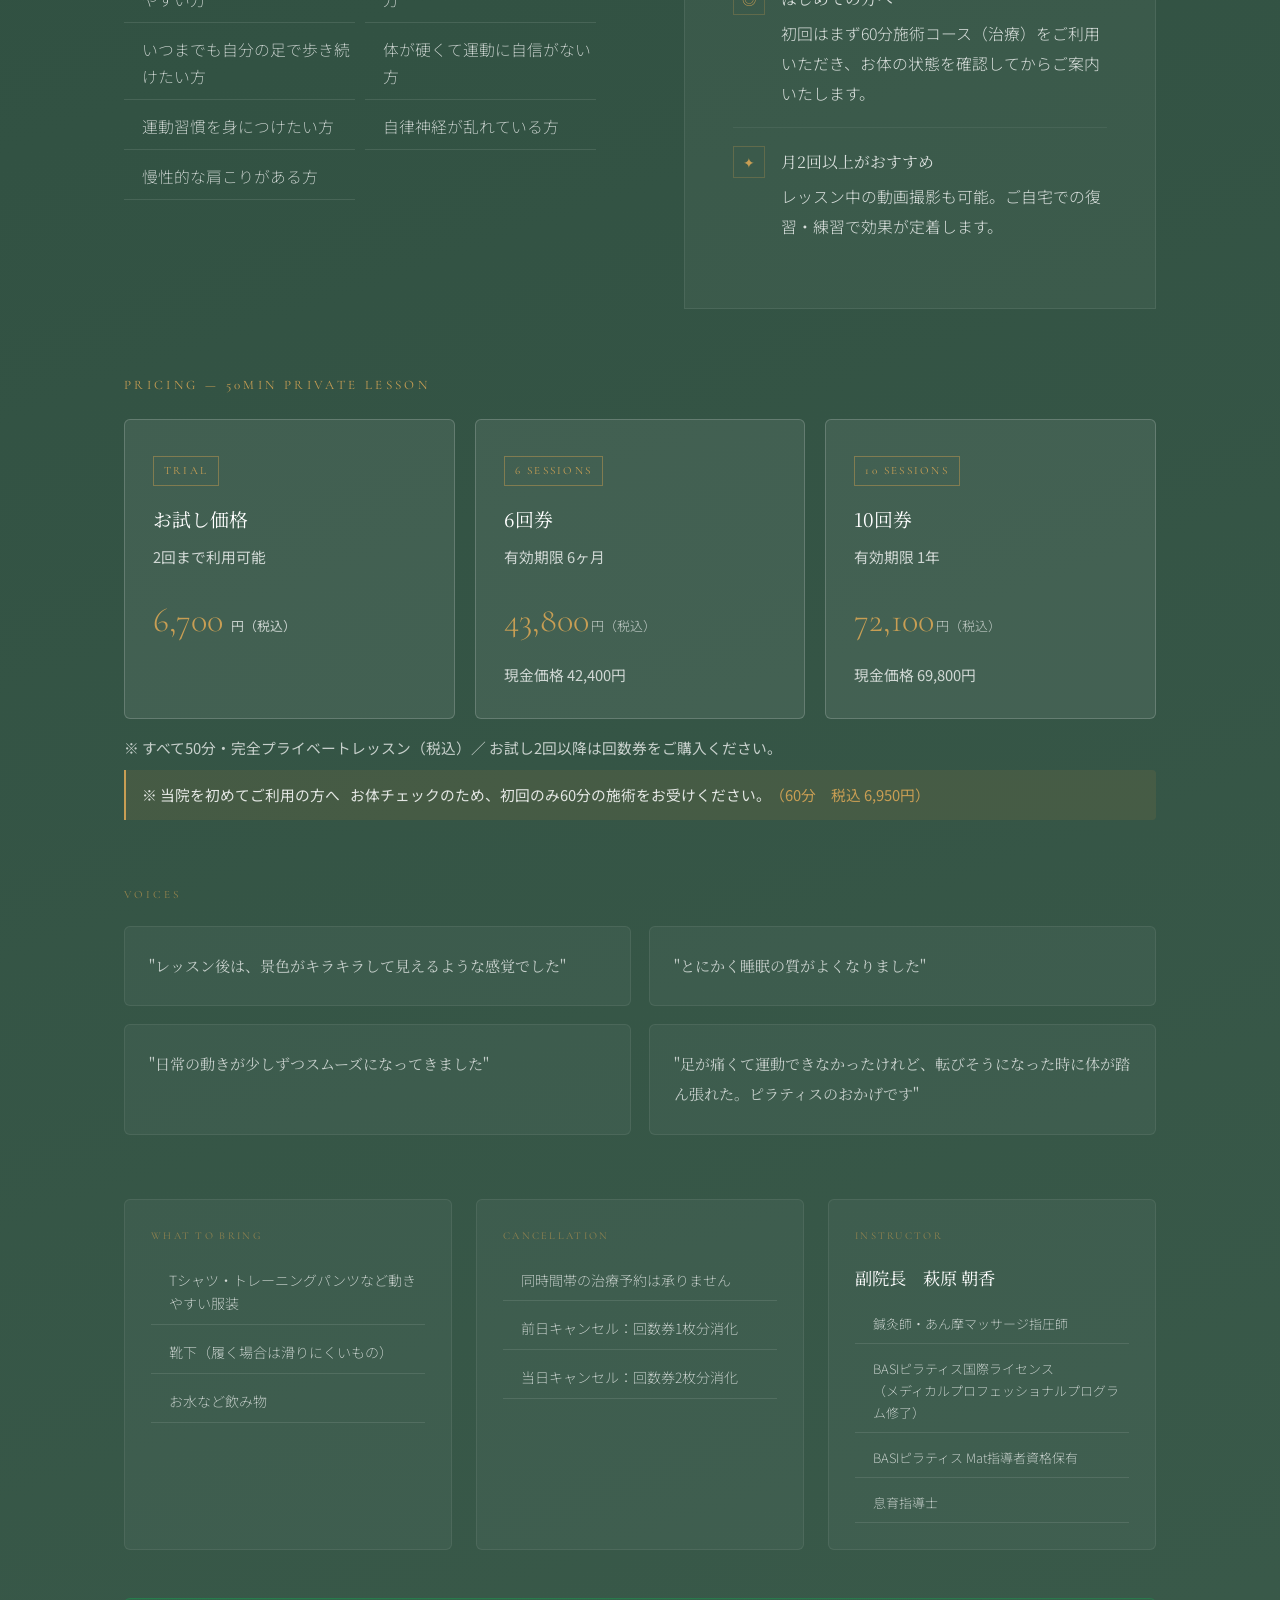
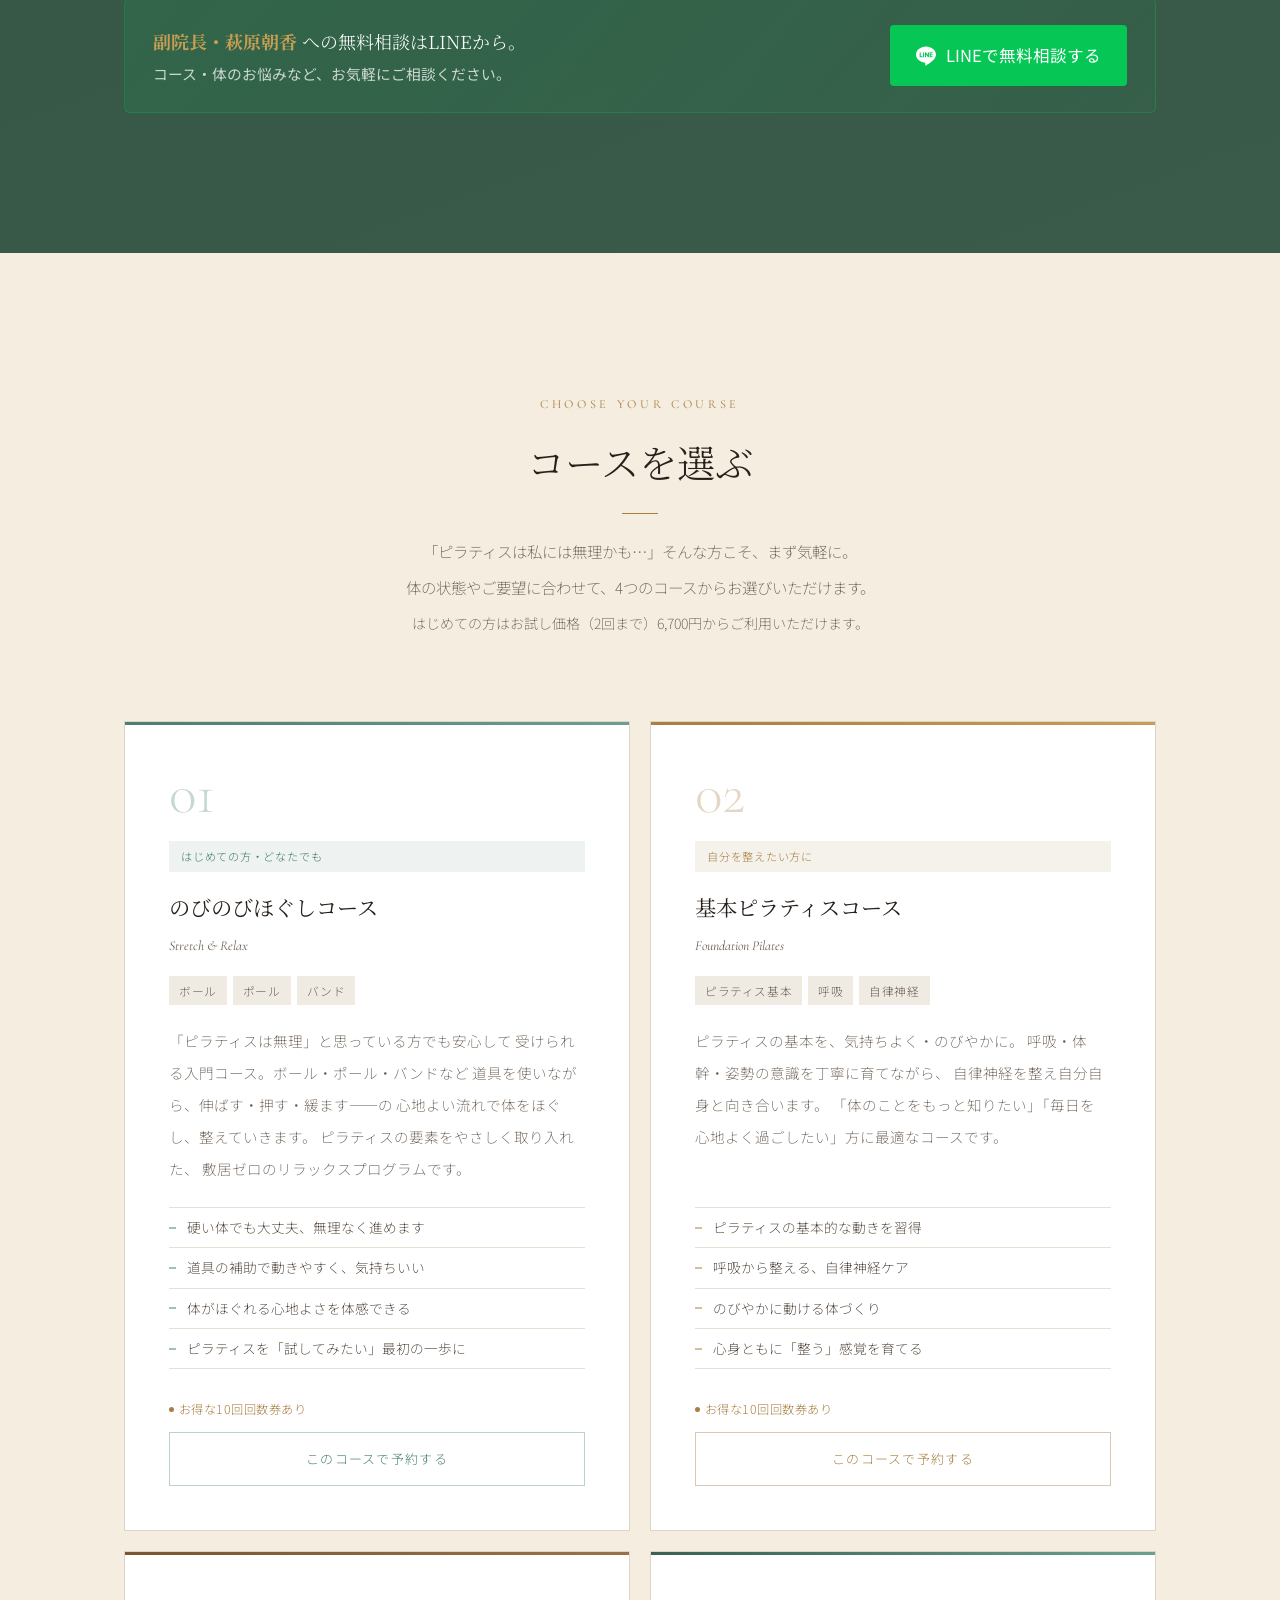
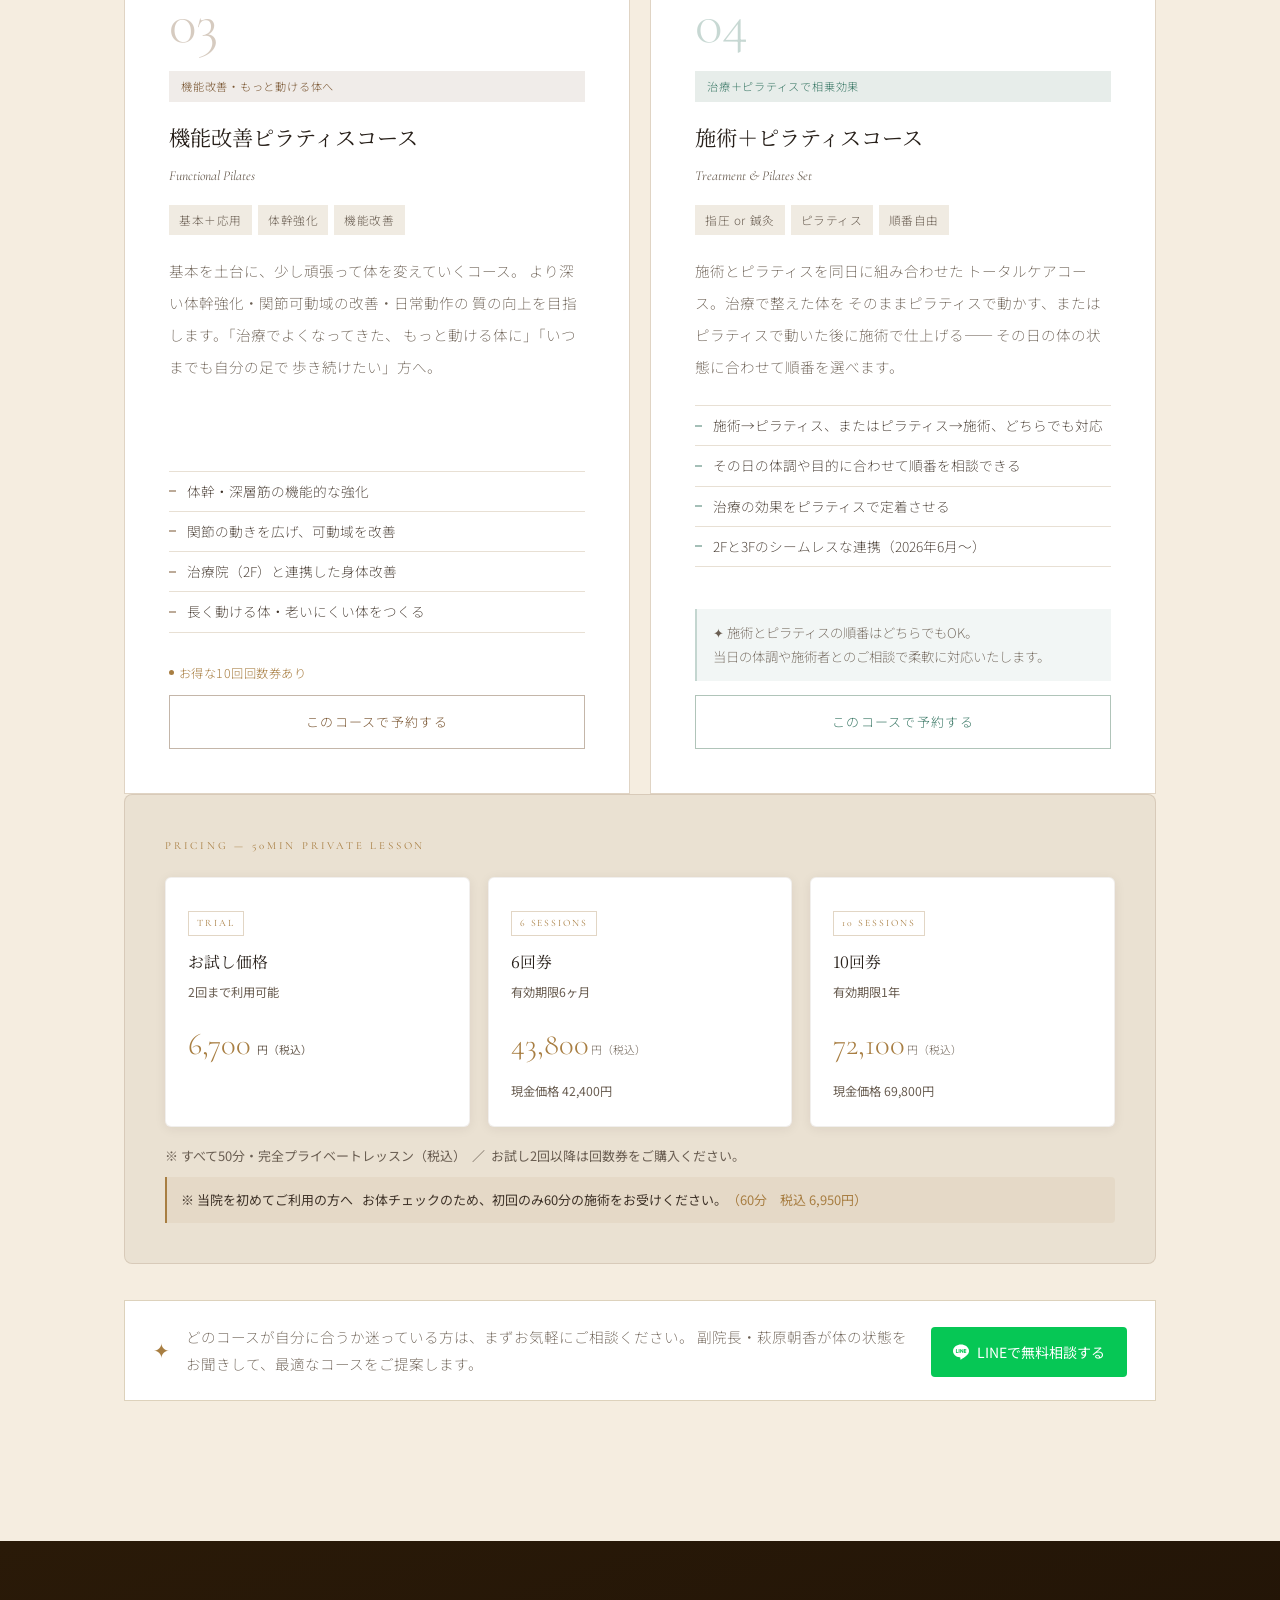
==== commit 13c2fd9a: "Update index.html" ====
--- a/index.html
+++ b/index.html
@@ -1,4 +1,4 @@
-﻿<!DOCTYPE html>
+<!DOCTYPE html>
 <html lang="ja">
 <head>
 <meta charset="UTF-8">
@@ -150,7 +150,7 @@
 #site-nav.scrolled .nav-logo__ja{color:var(--c-ink)}
 #site-nav.scrolled .nav-logo__en{color:var(--c-gold)}
 
-.nav-menu{display:flex;align-items:center;gap:32px}
+.nav-menu{display:none;align-items:center;gap:32px}
 .nav-menu a{
   font-family:var(--f-sans);
   font-size:.72rem;
@@ -184,7 +184,7 @@
 #site-nav.scrolled .nav-book:hover{background:var(--c-gold) !important;color:#fff !important}
 
 .nav-burger{
-  display:none;flex-direction:column;gap:5px;
+  display:flex;flex-direction:column;gap:5px;
   padding:6px;
 }
 .nav-burger span{
@@ -198,7 +198,7 @@
 #nav-drawer{
   display:none;
   position:fixed;inset:0;
-  z-index:490;
+  z-index:510;
   background:rgba(248,245,240,.98);
   backdrop-filter:blur(20px);
   flex-direction:column;
@@ -676,7 +676,7 @@
 
 .svc-grid{
   display:grid;
-  grid-template-columns:repeat(3,1fr);
+  grid-template-columns:1fr 1fr;
   gap:1px;
   background:#3a3a3a;
   margin-top:clamp(40px,6vw,64px);
@@ -1647,12 +1647,9 @@
 /* ─────────────────────────────────────────────
    RESPONSIVE
 ───────────────────────────────────────────── */
-@media(max-width:960px){
-  .nav-menu{display:none}
-  .nav-burger{display:flex}
-
+@media(max-width:900px){
   #philosophy .inner{grid-template-columns:1fr}
-  .svc-grid{grid-template-columns:1fr 1fr}
+  .svc-grid{grid-template-columns:1fr}
   .staff-grid{grid-template-columns:1fr}
   .courses-grid{grid-template-columns:1fr}
   .pilates-grid{grid-template-columns:1fr}
@@ -1660,6 +1657,9 @@
   .access-grid{grid-template-columns:1fr}
   .footer-inner{grid-template-columns:1fr;gap:36px}
   .media-grid{grid-template-columns:1fr}
+  .pricing-top-grid{grid-template-columns:1fr !important}
+  .pricing-beauty-grid{grid-template-columns:1fr !important}
+  .pilates-info-grid{grid-template-columns:1fr !important}
 
   .hero-photo{width:100%;opacity:.15}
   .hero-photo::before{background:var(--c-forest)}
@@ -1674,8 +1674,17 @@
   #closure{flex-direction:column;gap:12px}
   .footer-bottom{flex-direction:column;align-items:flex-start}
   .courses-consult{flex-direction:column;align-items:flex-start}
-  .pricing-top-grid{grid-template-columns:1fr}
   .cancel-grid{grid-template-columns:1fr}
+  .pilates-section-head{
+    flex-direction:column;      /* 横並び→縦積みに変更 */
+  }
+  .pilates-head-logo{
+    order:-1;                   /* 写真ブロックを先頭に */
+    width:100%;                 /* 横幅いっぱいに */
+    margin-bottom:24px;         /* 下の文言との余白 */
+  }
+  .pilates-price-grid{grid-template-columns:1fr !important}
+  .courses-price-grid{grid-template-columns:1fr !important}
 }
 </style>
 </head>
@@ -1703,7 +1712,7 @@
     <li><a href="#access">アクセス・診療時間</a></li>
     <li><a href="#contact" class="nav-book">ご予約</a></li>
   </ul>
-  <button class="nav-burger" onclick="openDrawer()" aria-label="メニューを開く">
+  <button class="nav-burger" onclick="toggleDrawer()" aria-label="メニューを開閉">
     <span></span><span></span><span></span>
   </button>
 </nav>
@@ -1777,7 +1786,7 @@
   <div class="closure-body">
     <p class="closure-title">臨時休業のご案内</p>
     <p class="closure-text">下記の日程において、休業とさせていただきます。ご不便をおかけしますが、何卒ご了承くださいませ。</p>
-    <p class="closure-dates">8/10（月）～13（木）　8/27（木）</p>
+    <p class="closure-dates">9/8（火）　9/15(火)　9/17(木)</p>
   </div>
 </div>
 
@@ -1946,7 +1955,7 @@
         <span class="svc-tag">院長 専門施術</span>
       </div>
 
-      <div class="svc-card" data-reveal data-delay="1">
+      <div class="svc-card" data-reveal>
         <span class="svc-no">02 — Acupuncture</span>
         <span class="svc-icon">◈</span>
         <h3 class="svc-name">鍼灸</h3>
@@ -1960,7 +1969,7 @@
         <span class="svc-tag">院長・副院長 対応</span>
       </div>
 
-      <div class="svc-card" data-reveal data-delay="2">
+      <div class="svc-card" data-reveal>
         <span class="svc-no">03 — Massage</span>
         <span class="svc-icon">◇</span>
         <h3 class="svc-name">マッサージ</h3>
@@ -1988,7 +1997,7 @@
         <span class="svc-tag">副院長 指導 / 6月〜3F</span>
       </div>
 
-      <div class="svc-card" data-reveal data-delay="1">
+      <div class="svc-card" data-reveal>
         <span class="svc-no">05 — Program</span>
         <span class="svc-icon">✧</span>
         <h3 class="svc-name">オーダーメイドプラン</h3>
@@ -2002,7 +2011,7 @@
         <span class="svc-tag">初回カウンセリング 無料</span>
       </div>
 
-      <div class="svc-card svc-coming" data-reveal data-delay="2">
+      <div class="svc-card svc-coming" data-reveal>
         <span class="svc-no" style="color:var(--c-gold2)">Coming — June 2026</span>
         <span class="svc-icon" style="opacity:.7">★</span>
         <h3 class="svc-name">ASAKAメディカルピラティス</h3>
@@ -2168,7 +2177,7 @@
     </div>
 
     <!-- 美容鍼灸 + オプション -->
-    <div style="display:grid;grid-template-columns:1fr 1fr;gap:clamp(14px,2.5vw,22px)" data-reveal>
+    <div class="pricing-beauty-grid" style="display:grid;grid-template-columns:1fr 1fr;gap:clamp(14px,2.5vw,22px)" data-reveal>
 
       <!-- 美容鍼灸 -->
       <div style="background:#fff;border:1px solid rgba(120,100,80,.12);border-radius:8px;overflow:hidden;box-shadow:0 2px 16px rgba(40,28,18,.07)">
@@ -2484,7 +2493,7 @@
     <!-- 料金 -->
     <div data-reveal style="margin-bottom:clamp(40px,6vw,64px)">
       <p style="font-family:var(--f-latin);font-size:.72rem;letter-spacing:.26em;text-transform:uppercase;color:var(--c-gold2);margin-bottom:20px">Pricing — 50min Private Lesson</p>
-      <div style="display:grid;grid-template-columns:repeat(3,1fr);gap:clamp(12px,2.5vw,20px)">
+     <div class="pilates-price-grid" style="display:grid;grid-template-columns:repeat(3,1fr);gap:clamp(12px,2.5vw,20px)">
 
         <div style="background:rgba(255,255,255,.07);border:1px solid rgba(255,255,255,.18);border-radius:6px;padding:clamp(18px,3vw,28px)">
           <p style="font-family:var(--f-latin);font-size:.62rem;letter-spacing:.2em;text-transform:uppercase;color:var(--c-gold2);border:1px solid rgba(192,152,80,.5);display:inline-block;padding:3px 10px;margin-bottom:14px">Trial</p>
@@ -2541,7 +2550,7 @@
     </div>
 
     <!-- 持ち物・キャンセル・プロフィール -->
-    <div style="display:grid;grid-template-columns:1fr 1fr 1fr;gap:clamp(14px,3vw,24px)" data-reveal>
+    <div class="pilates-info-grid" style="display:grid;grid-template-columns:1fr 1fr 1fr;gap:clamp(14px,3vw,24px)" data-reveal>
 
       <div style="background:rgba(255,255,255,.04);border:1px solid rgba(255,255,255,.07);border-radius:6px;padding:clamp(18px,3vw,26px)">
         <p style="font-family:var(--f-latin);font-size:.58rem;letter-spacing:.22em;text-transform:uppercase;color:rgba(192,152,80,.65);margin-bottom:14px">What to Bring</p>
@@ -2755,7 +2764,7 @@
     <!-- 料金 -->
     <div data-reveal style="background:rgba(107,74,40,.07);border:1px solid rgba(107,74,40,.15);border-radius:8px;padding:clamp(24px,4vw,40px);margin-bottom:clamp(24px,4vw,36px)">
       <p style="font-family:var(--f-latin);font-size:.6rem;letter-spacing:.26em;text-transform:uppercase;color:var(--c-gold);margin-bottom:20px">Pricing — 50min Private Lesson</p>
-      <div style="display:grid;grid-template-columns:repeat(3,1fr);gap:clamp(10px,2vw,18px);margin-bottom:16px">
+      <div class="courses-price-grid" style="display:grid;grid-template-columns:repeat(3,1fr);gap:clamp(10px,2vw,18px);margin-bottom:16px">
 
         <div style="background:#fff;border:1px solid rgba(120,100,80,.1);border-radius:6px;padding:clamp(14px,2.5vw,22px);box-shadow:0 2px 12px rgba(40,28,18,.07)">
           <p style="font-family:var(--f-latin);font-size:.54rem;letter-spacing:.2em;text-transform:uppercase;color:var(--c-gold);border:1px solid rgba(160,120,64,.3);display:inline-block;padding:2px 8px;margin-bottom:10px">Trial</p>
@@ -3010,6 +3019,7 @@
     <div class="access-grid">
       <div class="access-map" data-reveal>
         <!-- Google Maps iframe をここに差し込んでください -->
+         <iframe src="https://www.google.com/maps/embed?pb=!1m18!1m12!1m3!1d3246.5245498929353!2d139.5162152!3d35.5407453!2m3!1f0!2f0!3f0!3m2!1i1024!2i768!4f13.1!3m3!1m2!1s0x6018f830421004e3%3A0x942bb645eb5273a7!2z6Y2854G45oyH5Zyn44Oe44OD44K144O844K4IOOBr-OBjuOCj-OCieayu-eZgumZog!5e0!3m2!1sja!2sjp!4v1788067701983!5m2!1sja!2sjp" width="600" height="450" style="border:0;" allowfullscreen="" loading="lazy" referrerpolicy="strict-origin-when-cross-origin"></iframe>
         <div class="map-hold">
           <p>Google マップを表示</p>
           <p style="font-size:.68rem">横浜市青葉区榎が丘2-1 ビンセプト</p>
@@ -3151,6 +3161,10 @@
   document.getElementById('nav-drawer').classList.remove('open');
   document.body.style.overflow='';
 }
+function toggleDrawer(){
+  const isOpen = document.getElementById('nav-drawer').classList.contains('open');
+  isOpen ? closeDrawer() : openDrawer();
+}
 document.getElementById('nav-drawer').addEventListener('click', e => {
   if(e.target === e.currentTarget) closeDrawer();
 });
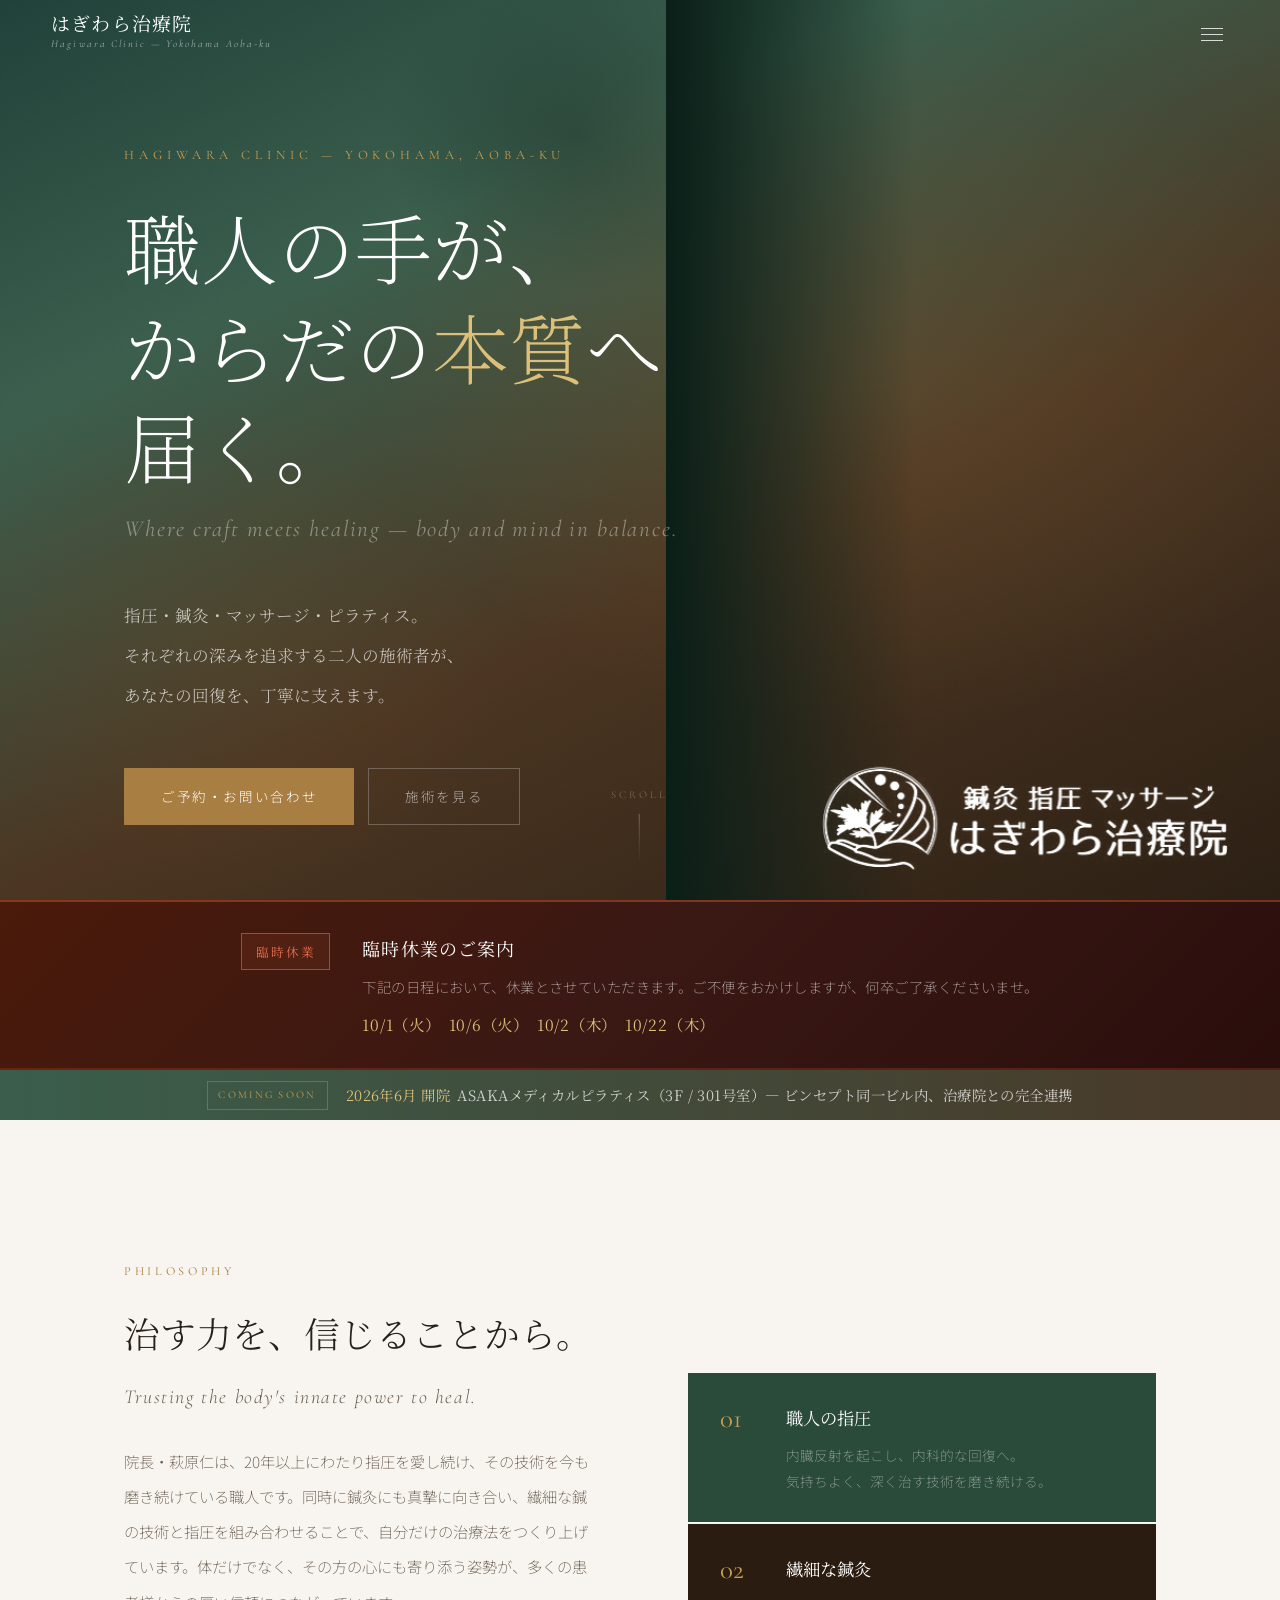
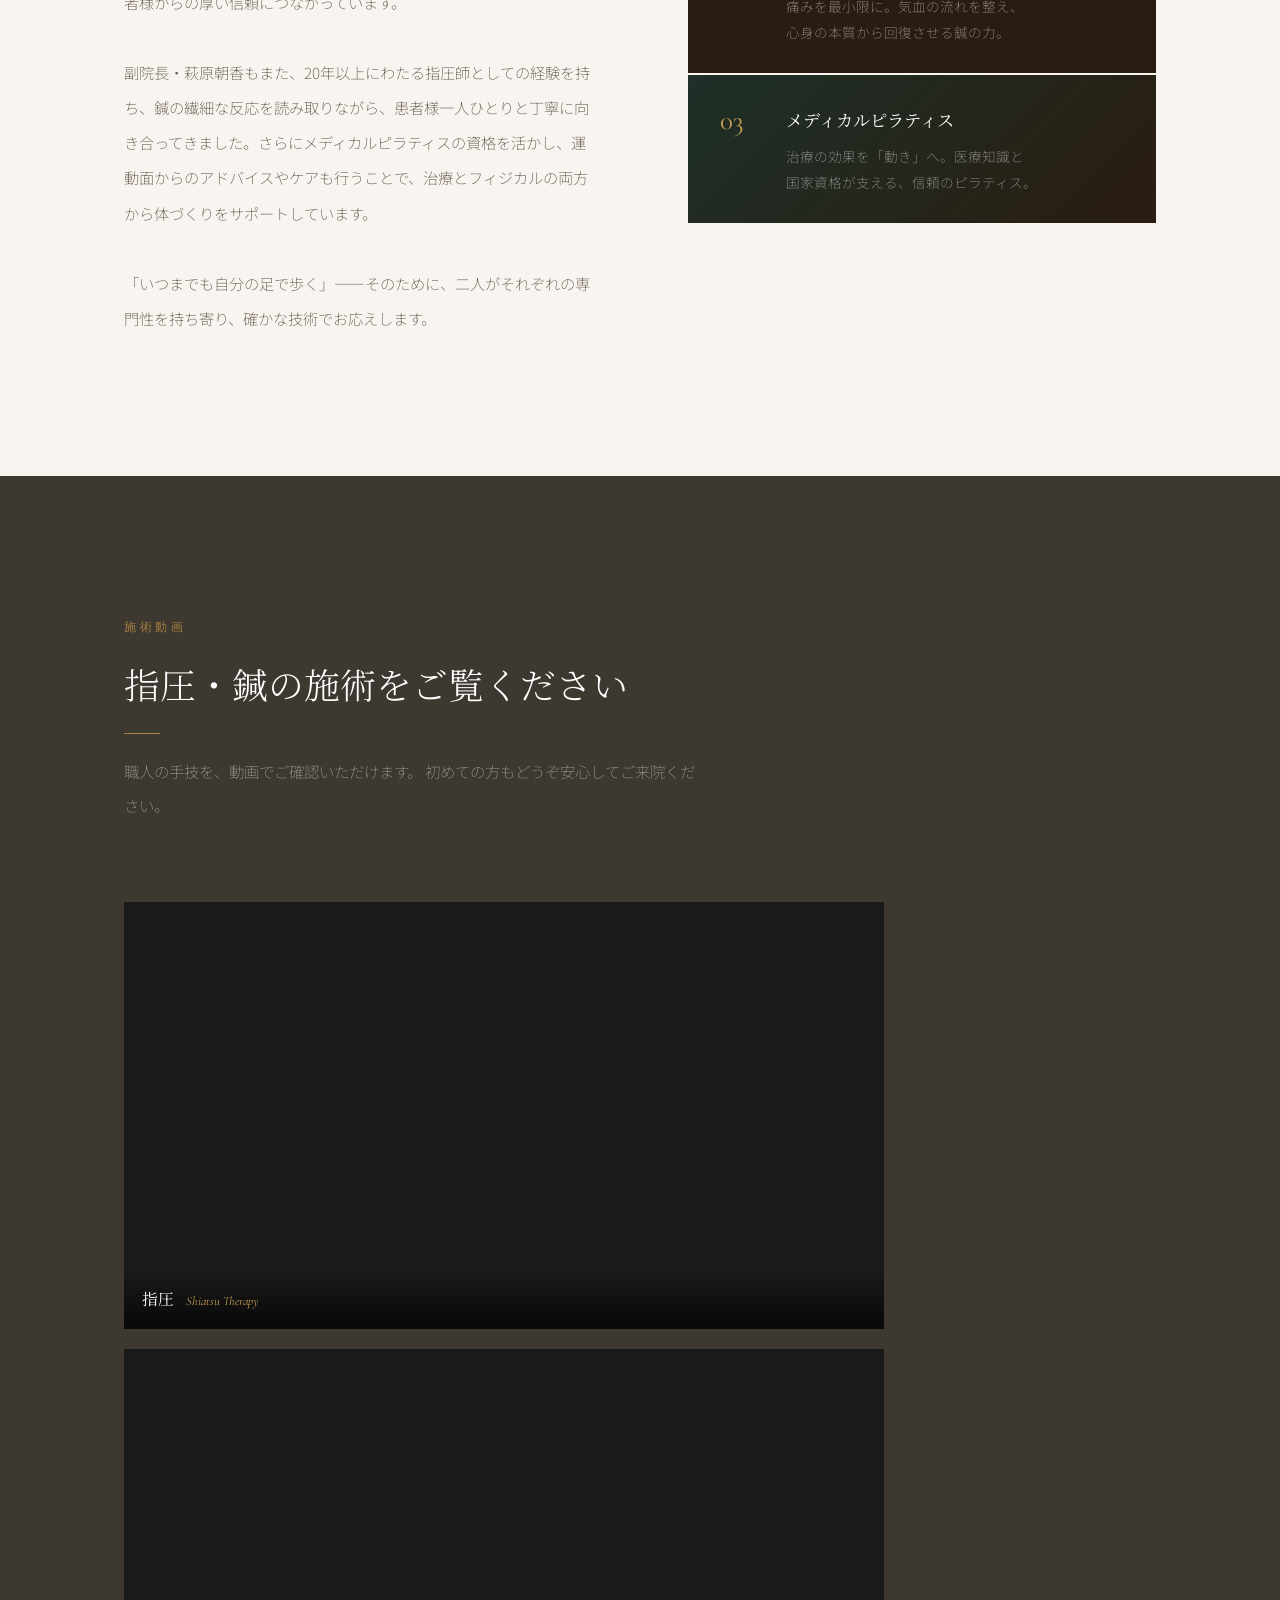
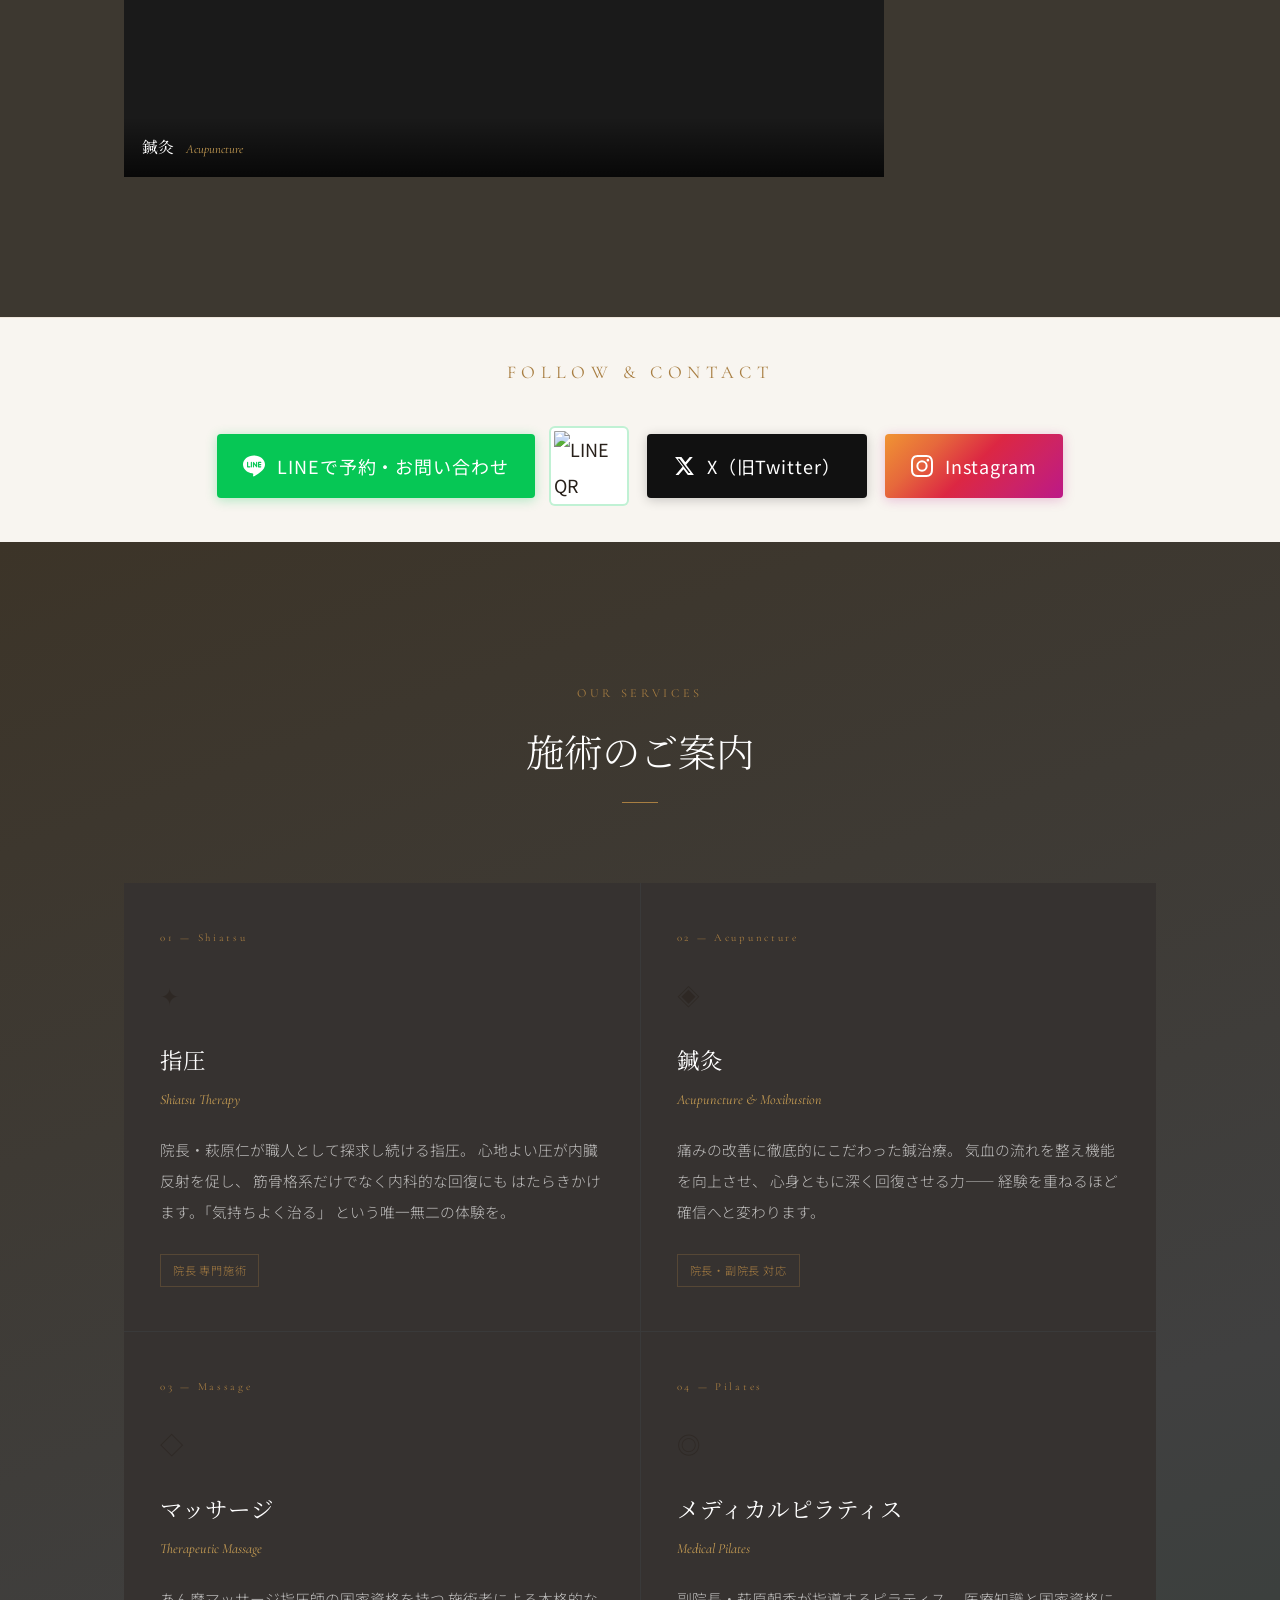
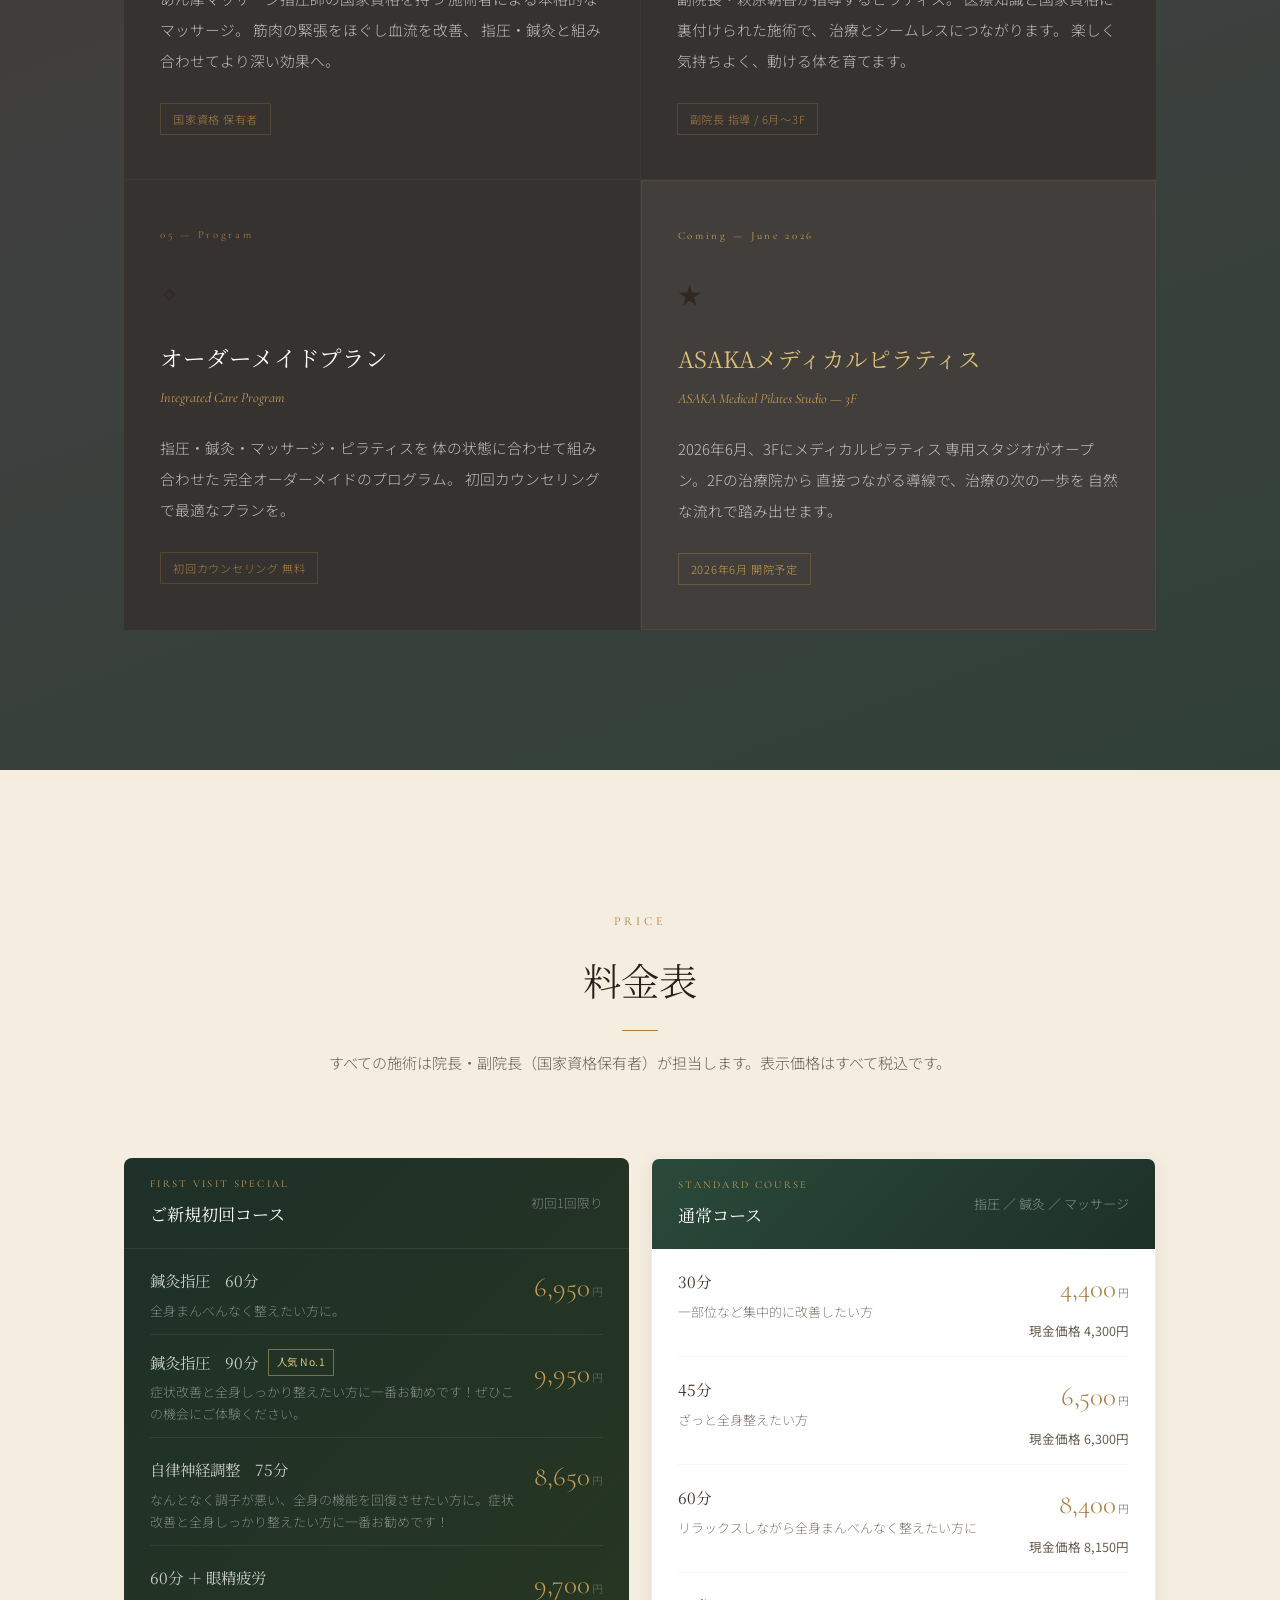
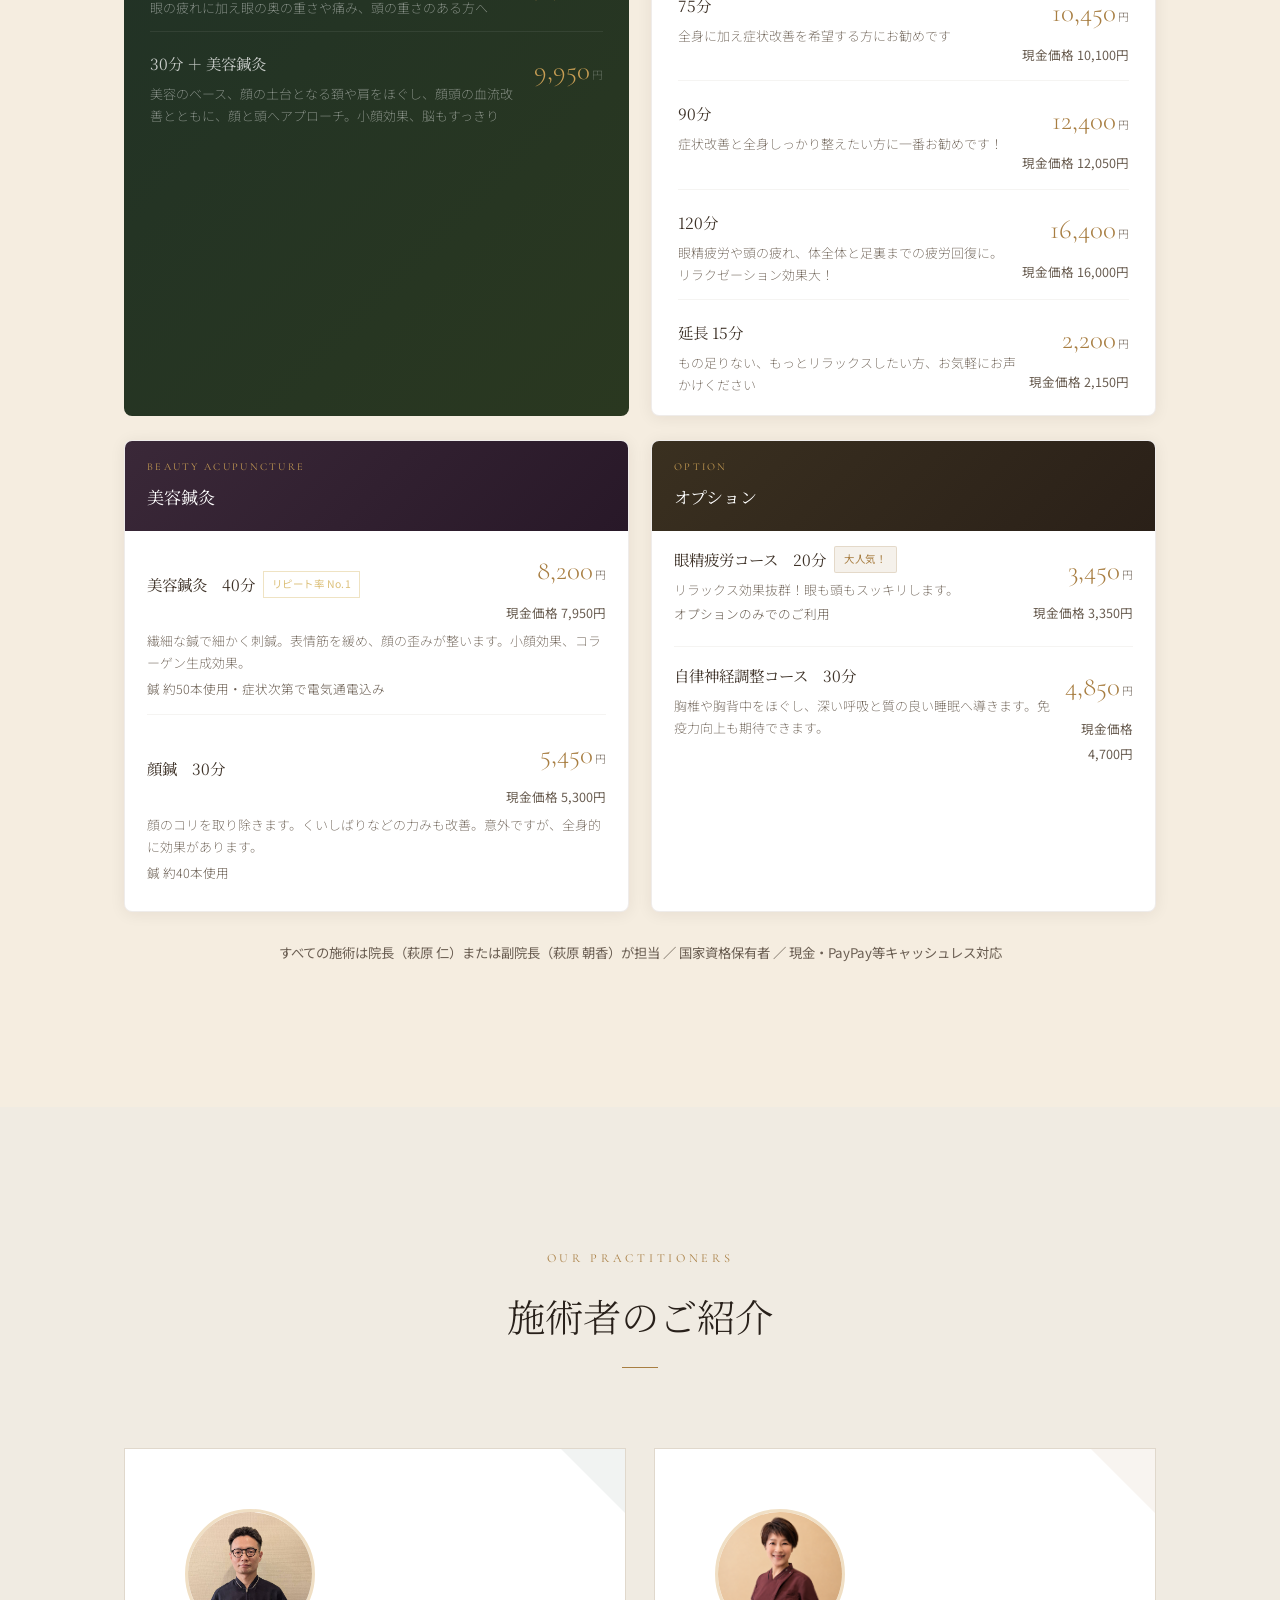
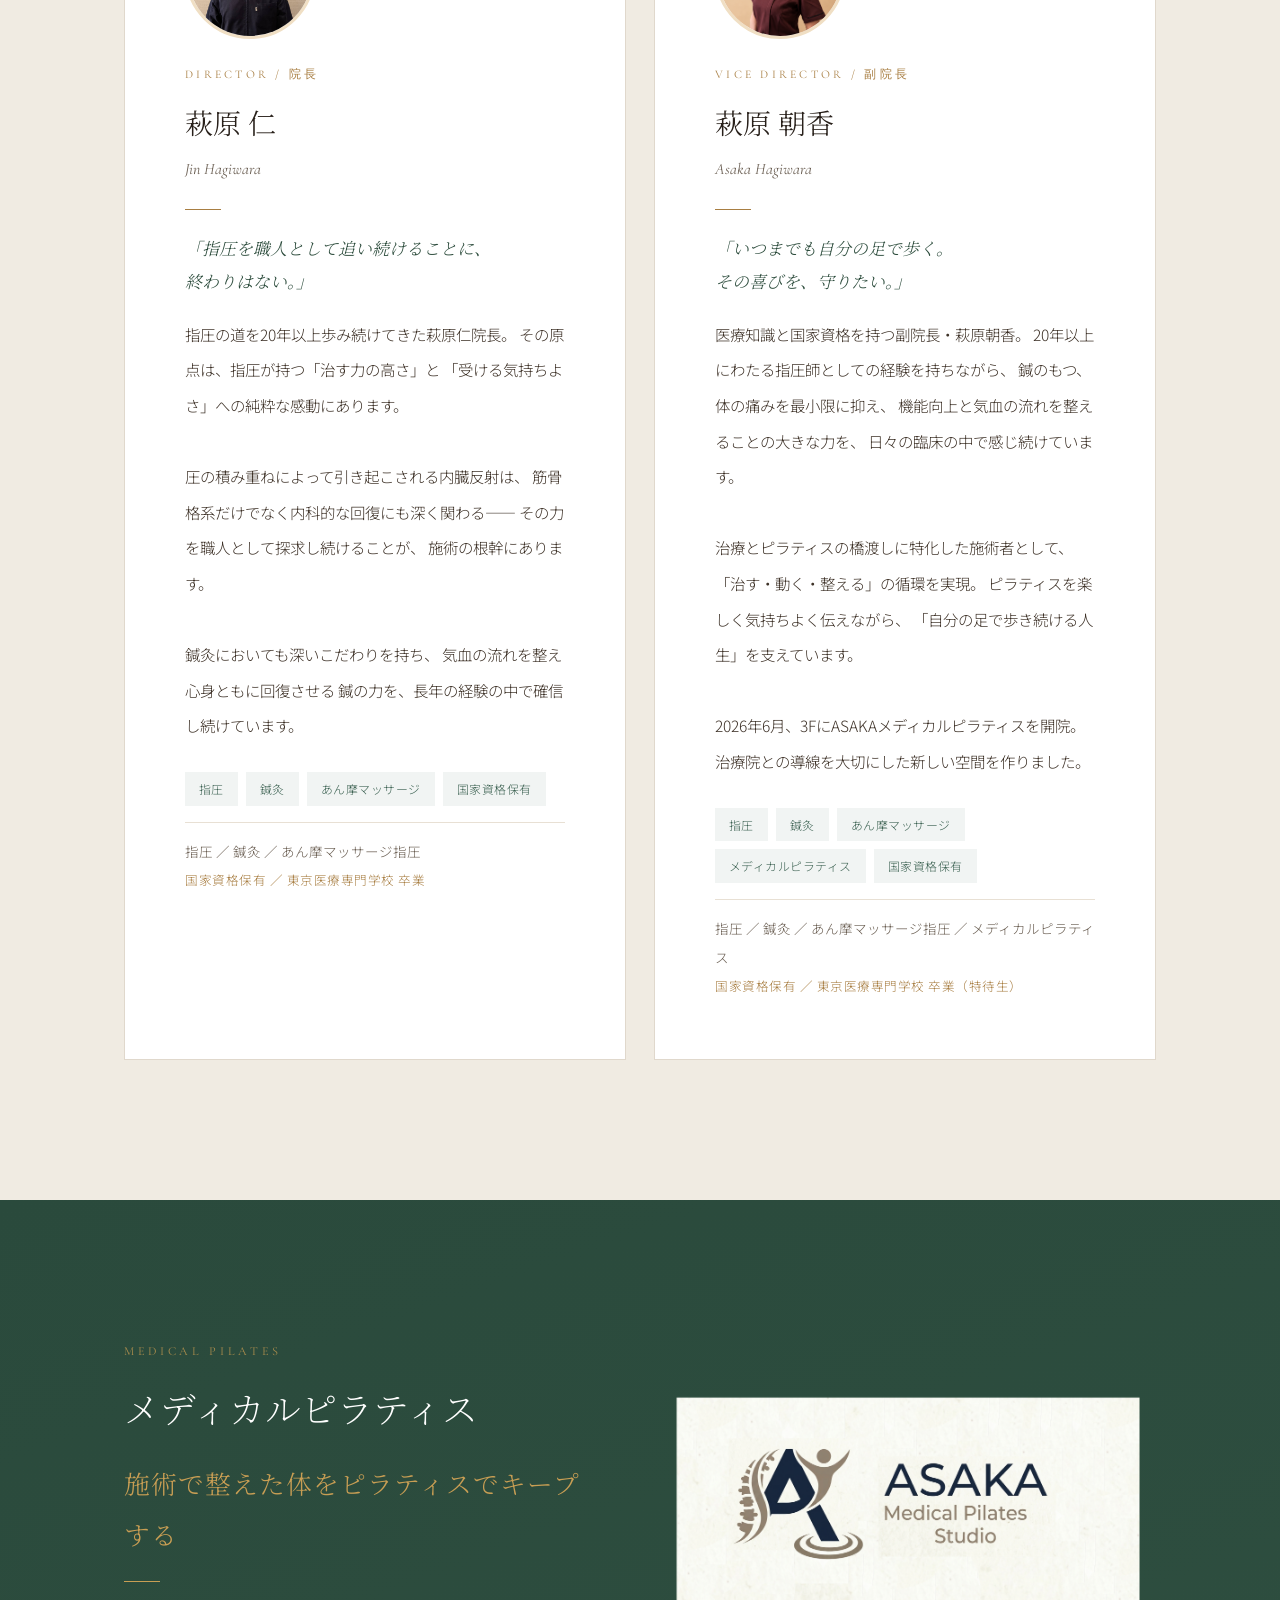
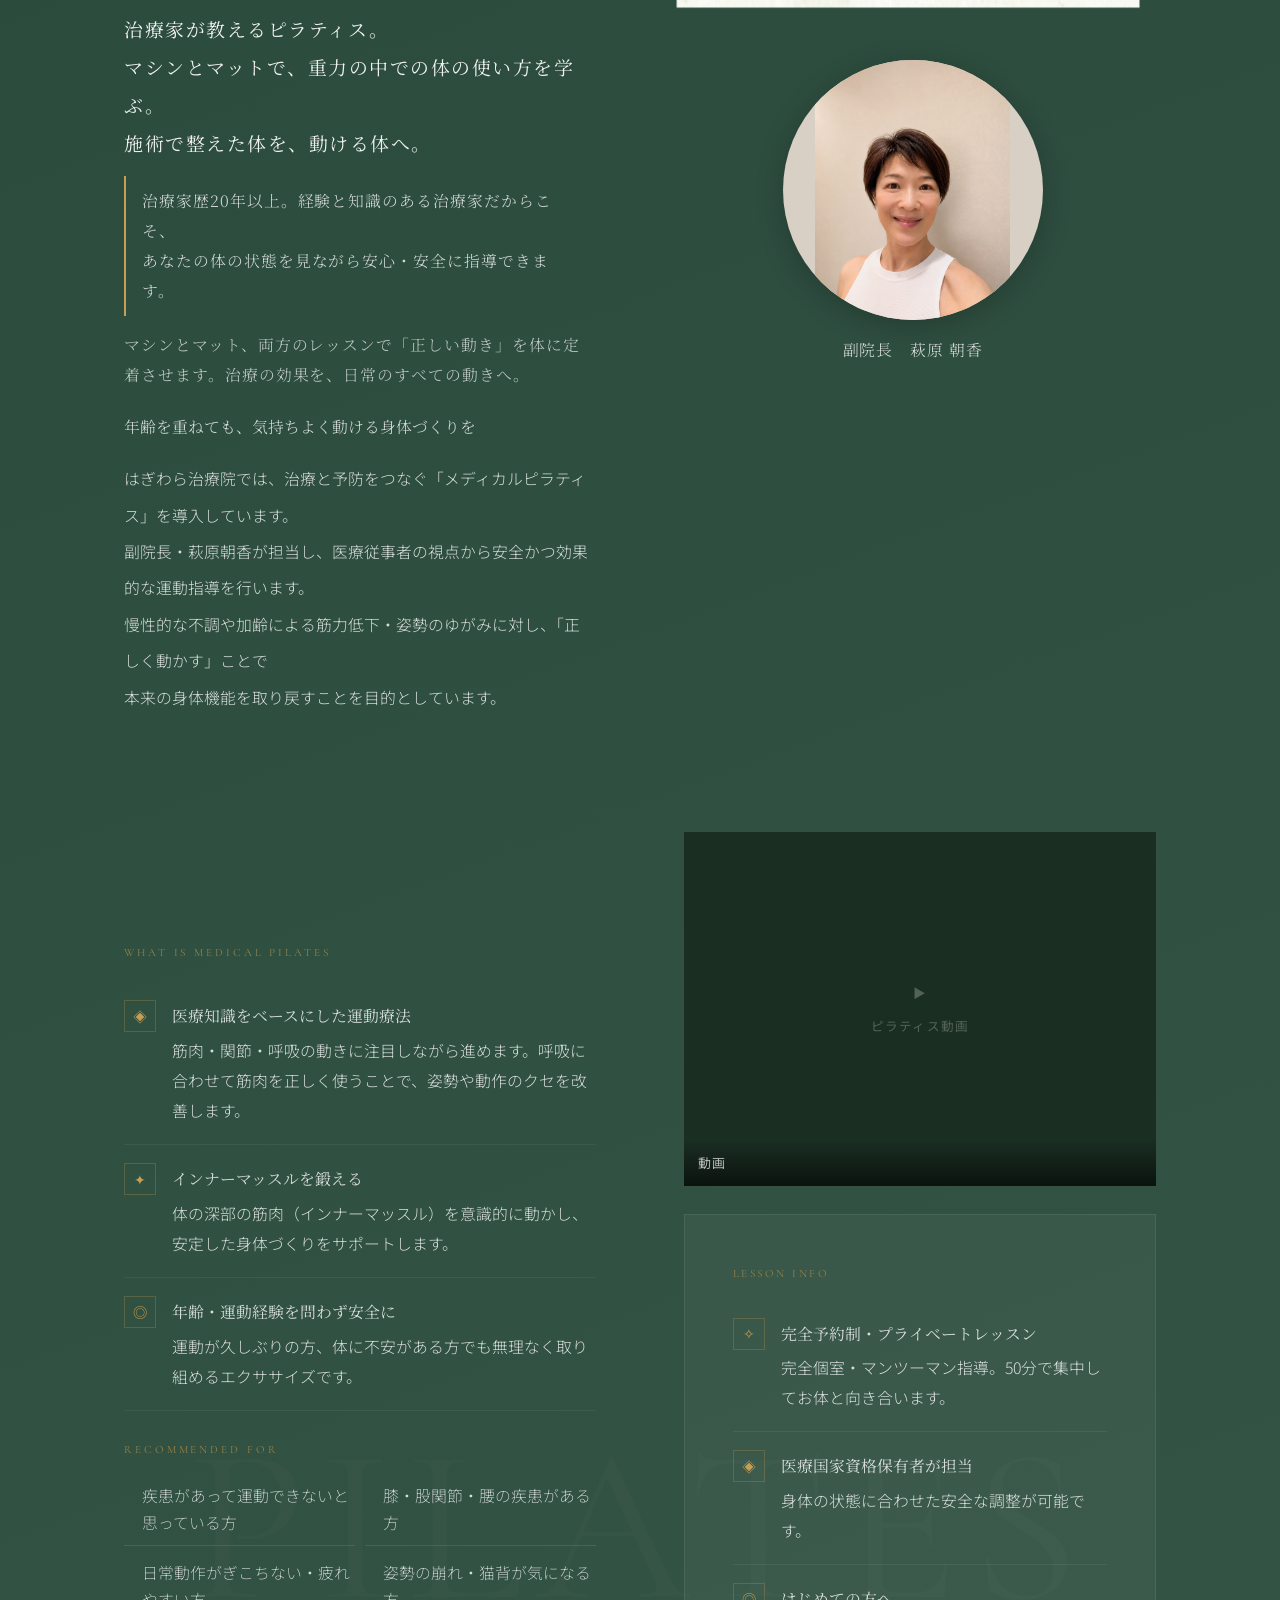
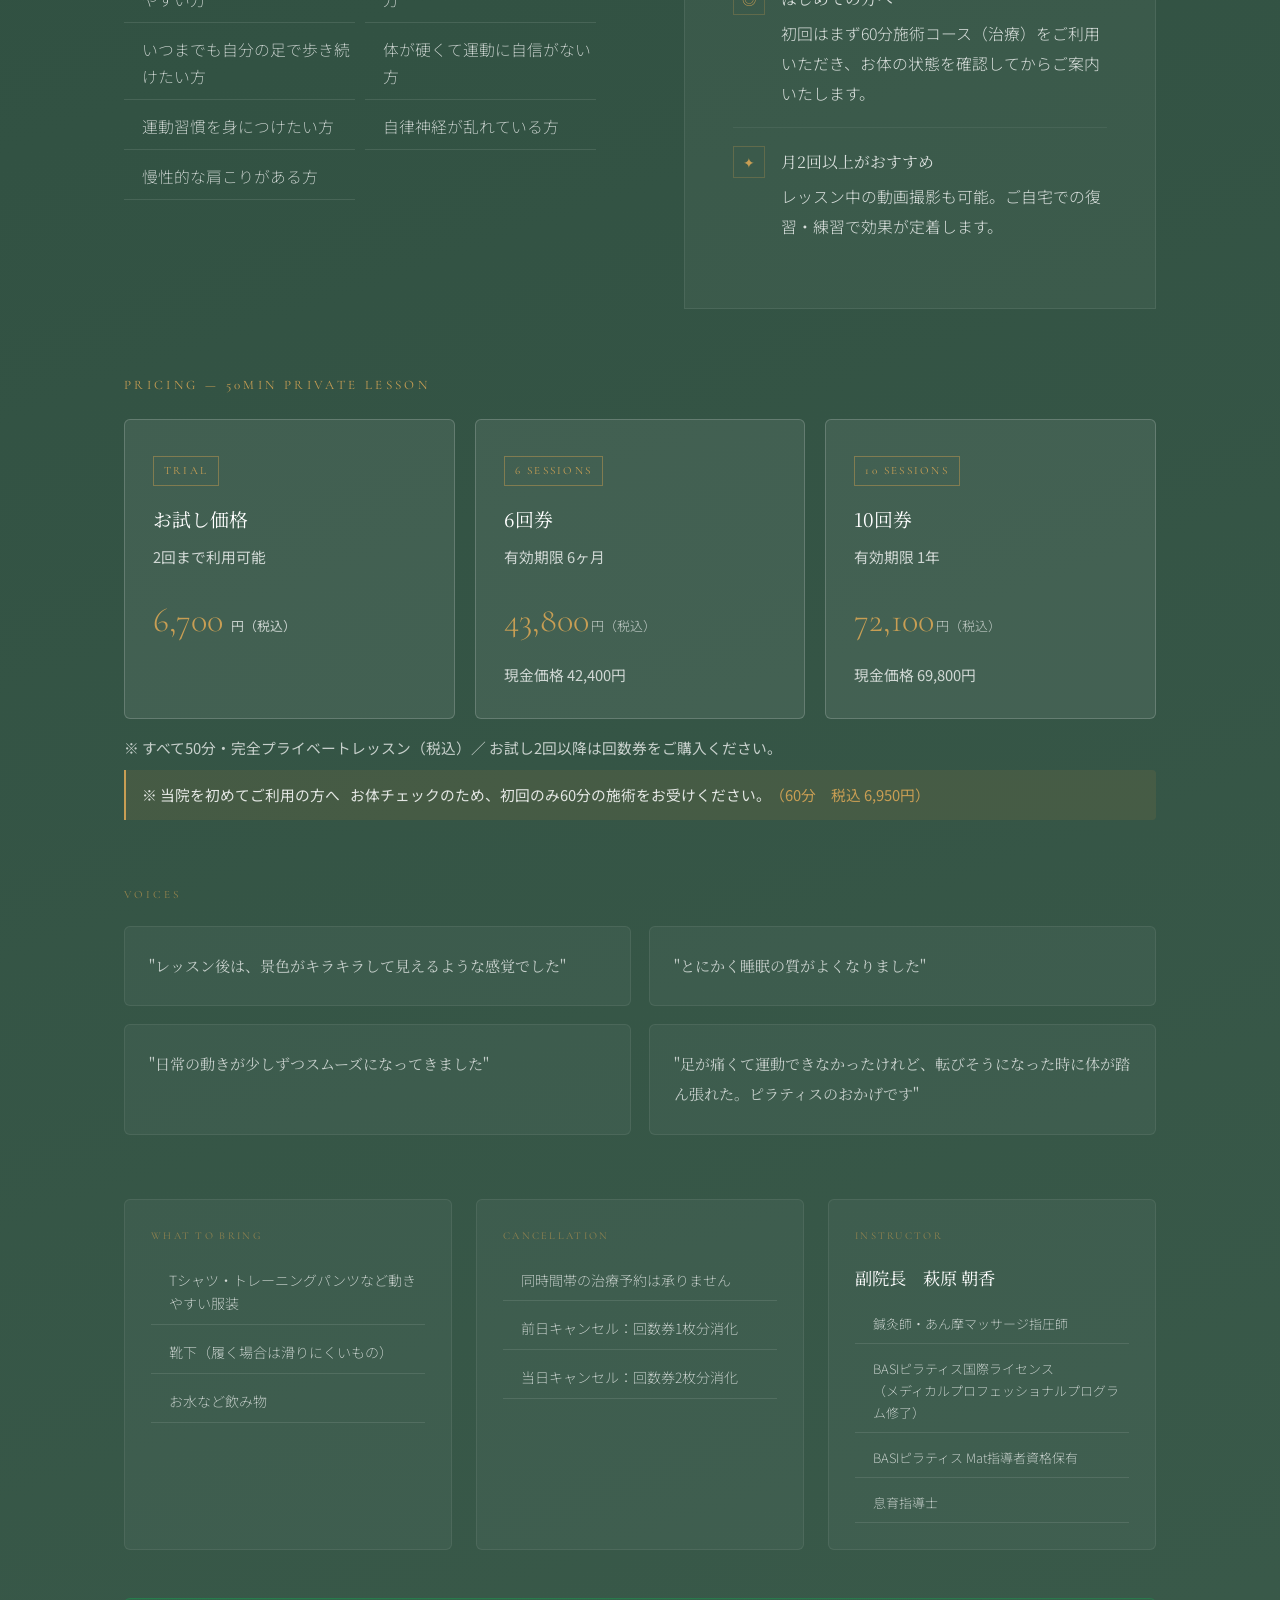
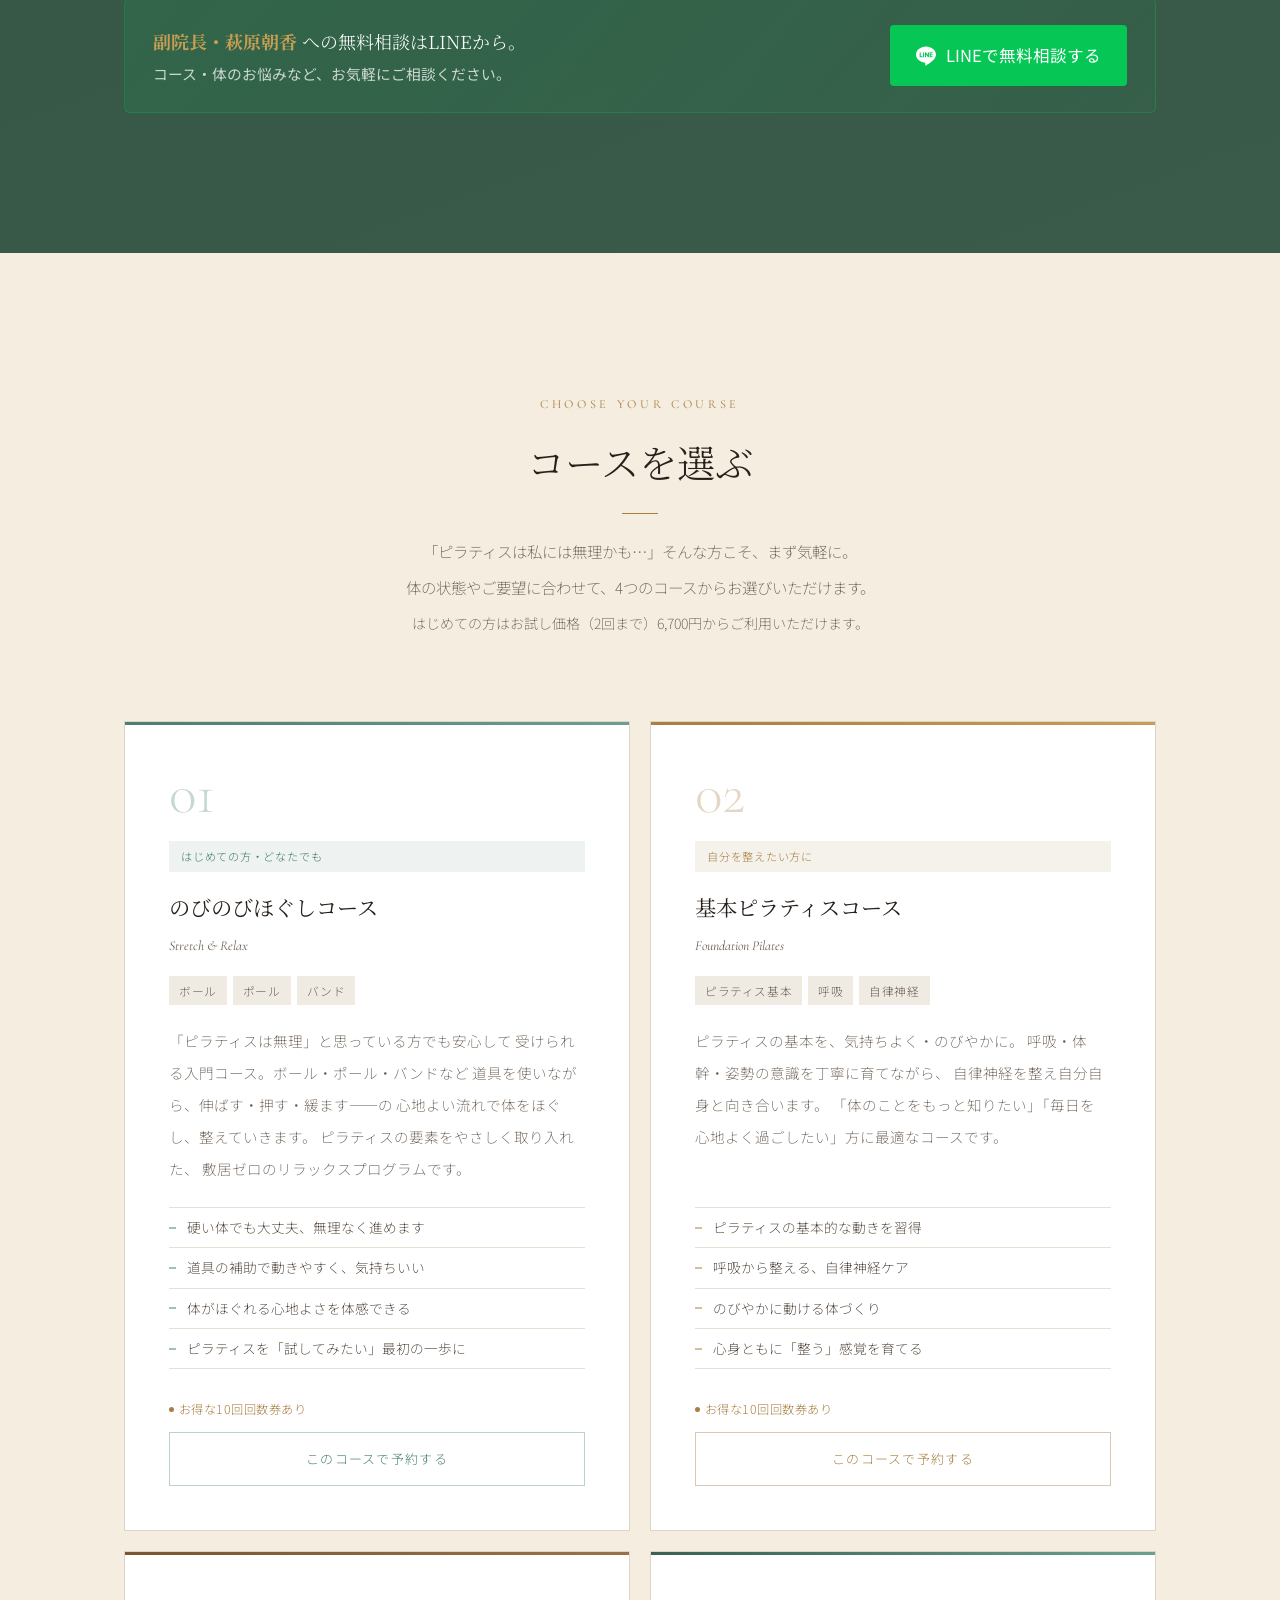
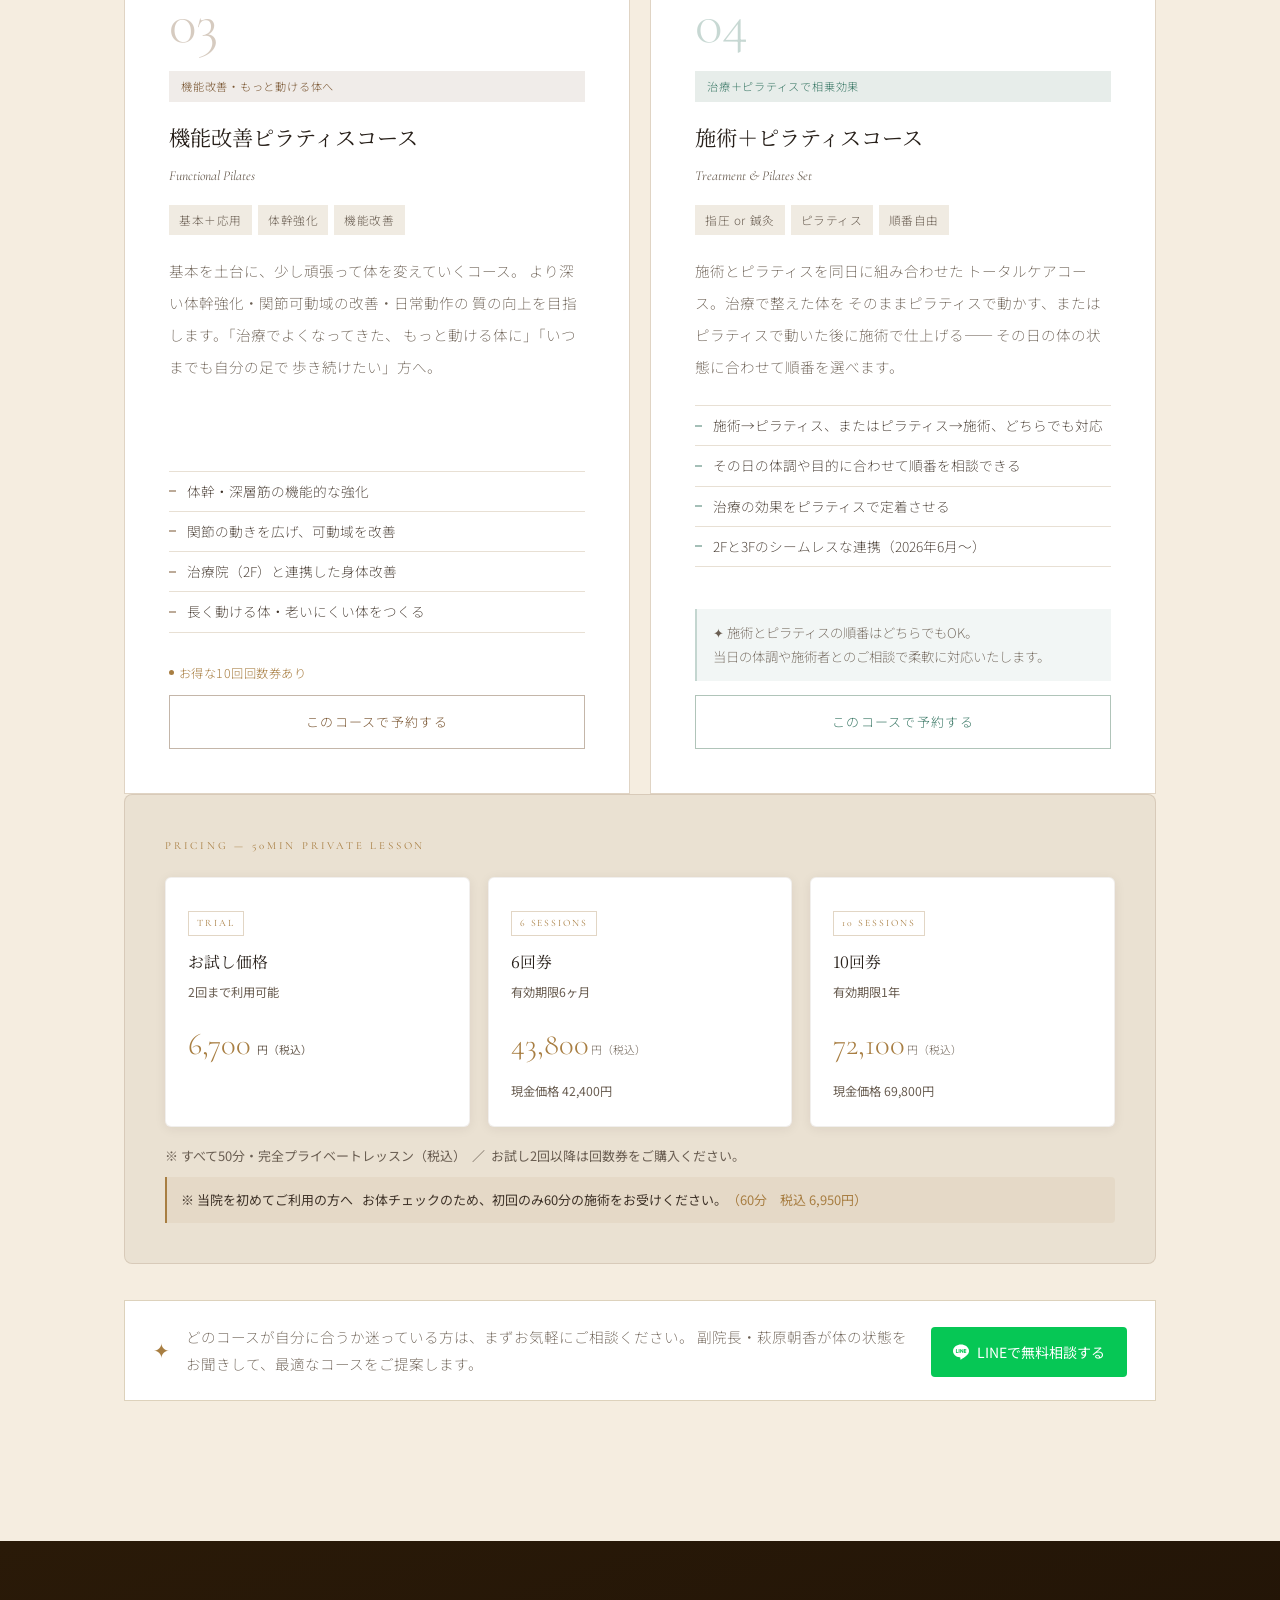
==== commit af1962a9: "臨時休業の日程を10月に更新（10/1, 10/6, 10/2, 10/22）" ====
--- a/index.html
+++ b/index.html
@@ -1786,7 +1786,7 @@
   <div class="closure-body">
     <p class="closure-title">臨時休業のご案内</p>
     <p class="closure-text">下記の日程において、休業とさせていただきます。ご不便をおかけしますが、何卒ご了承くださいませ。</p>
-    <p class="closure-dates">9/8（火）　9/15(火)　9/17(木)</p>
+    <p class="closure-dates">10/1（火）　10/6（火）　10/2（木）　10/22（木）</p>
   </div>
 </div>
 
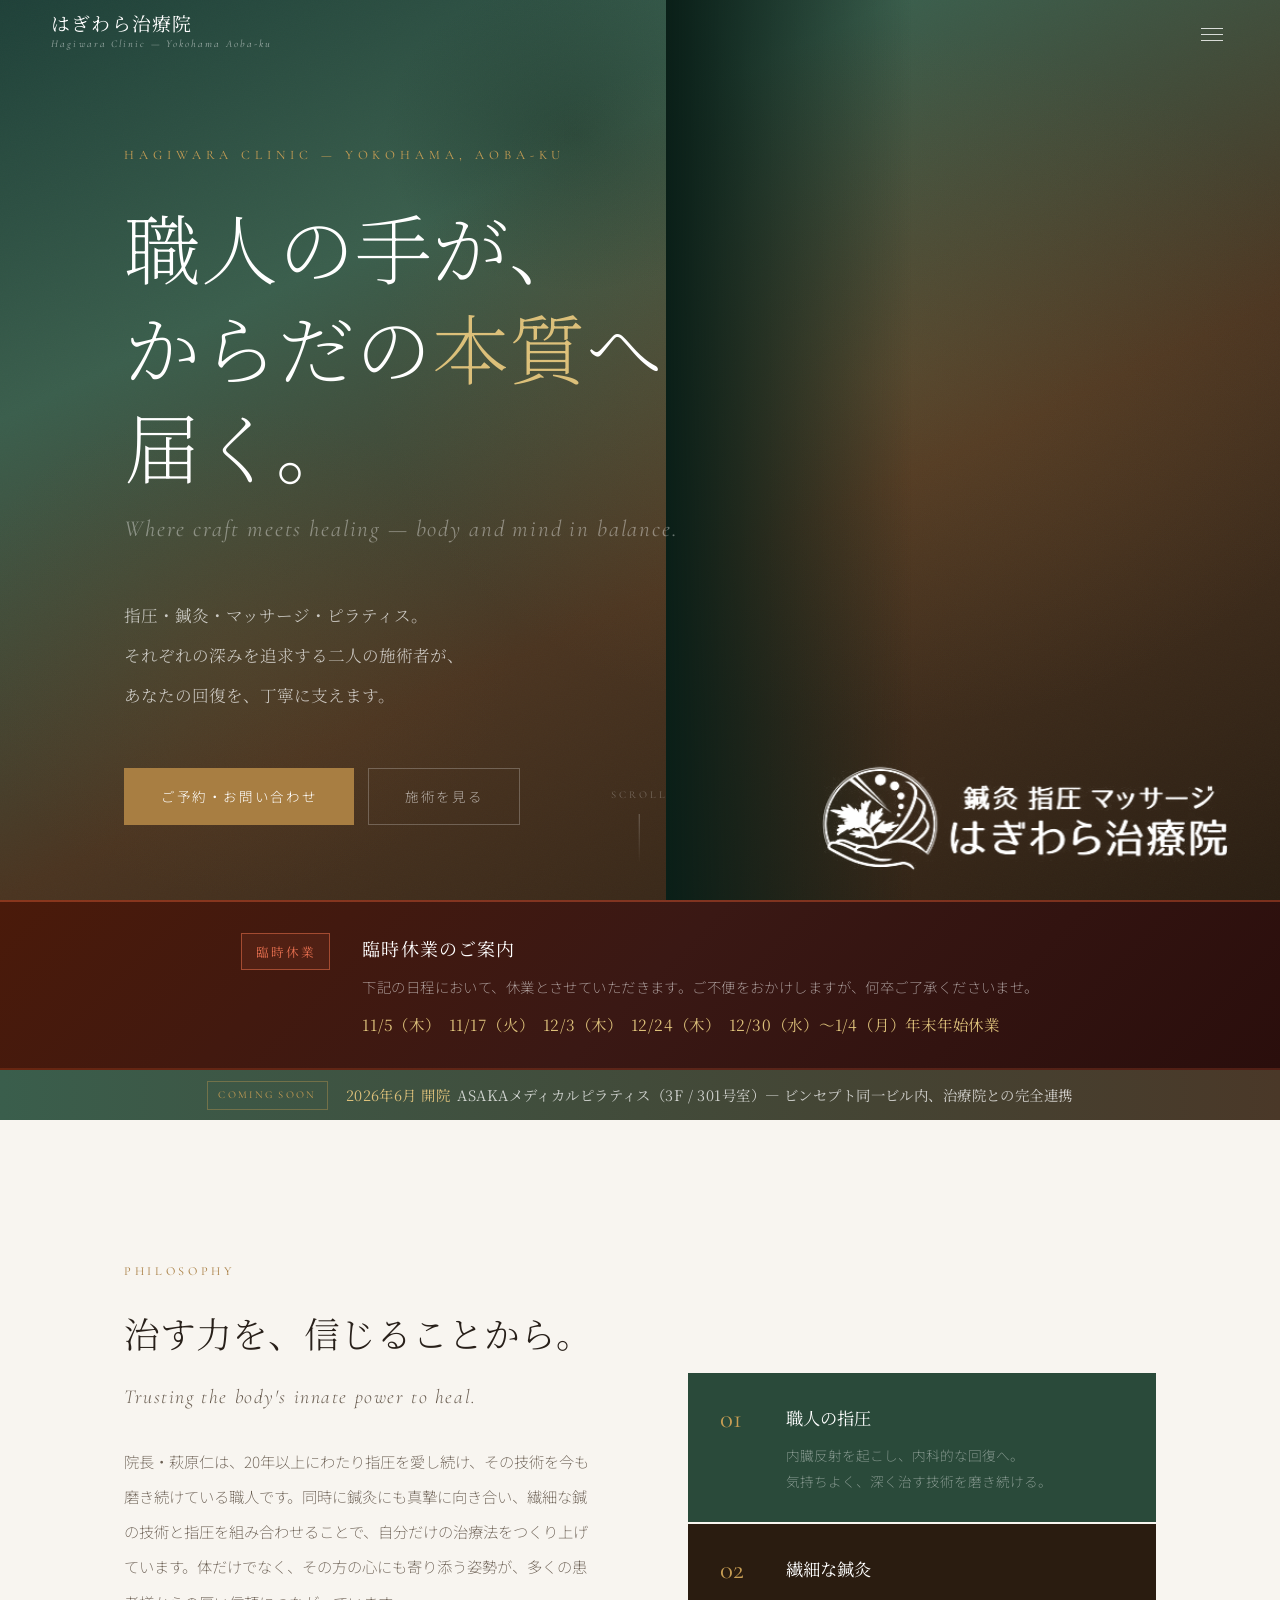
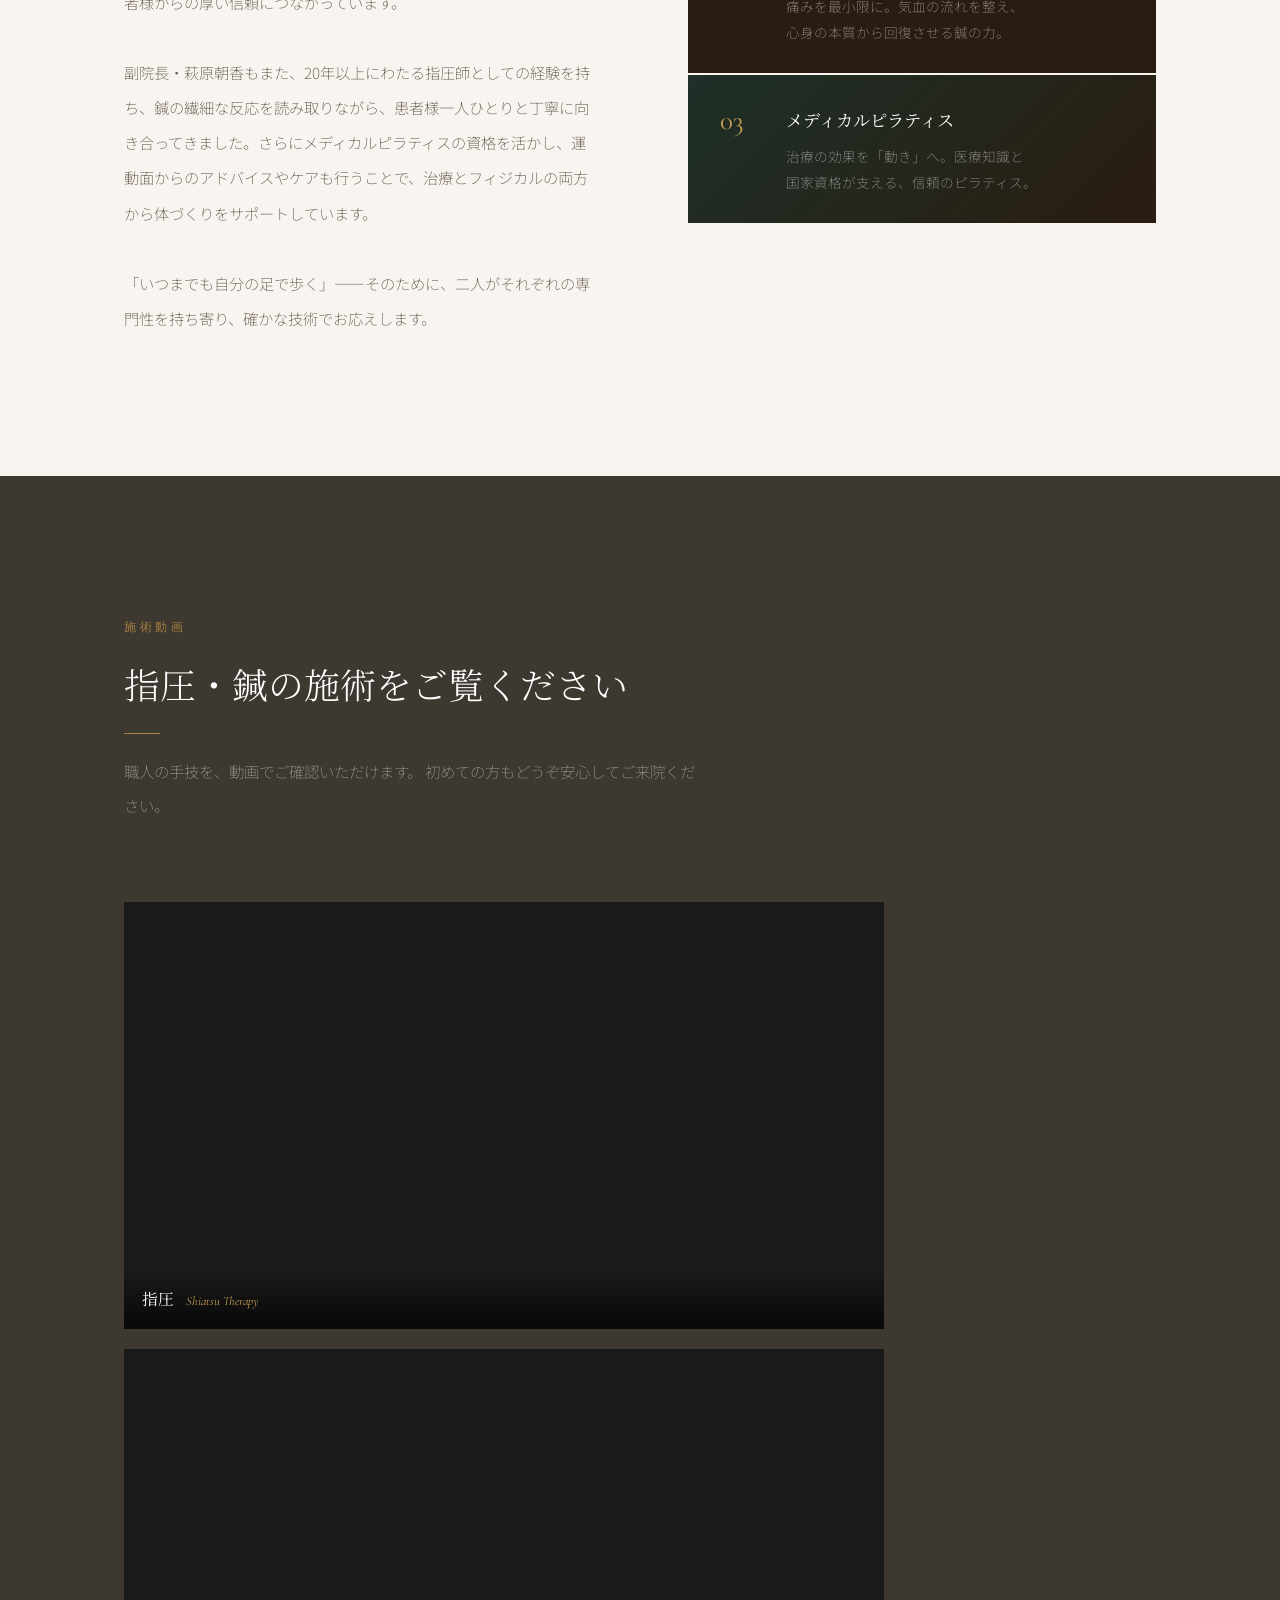
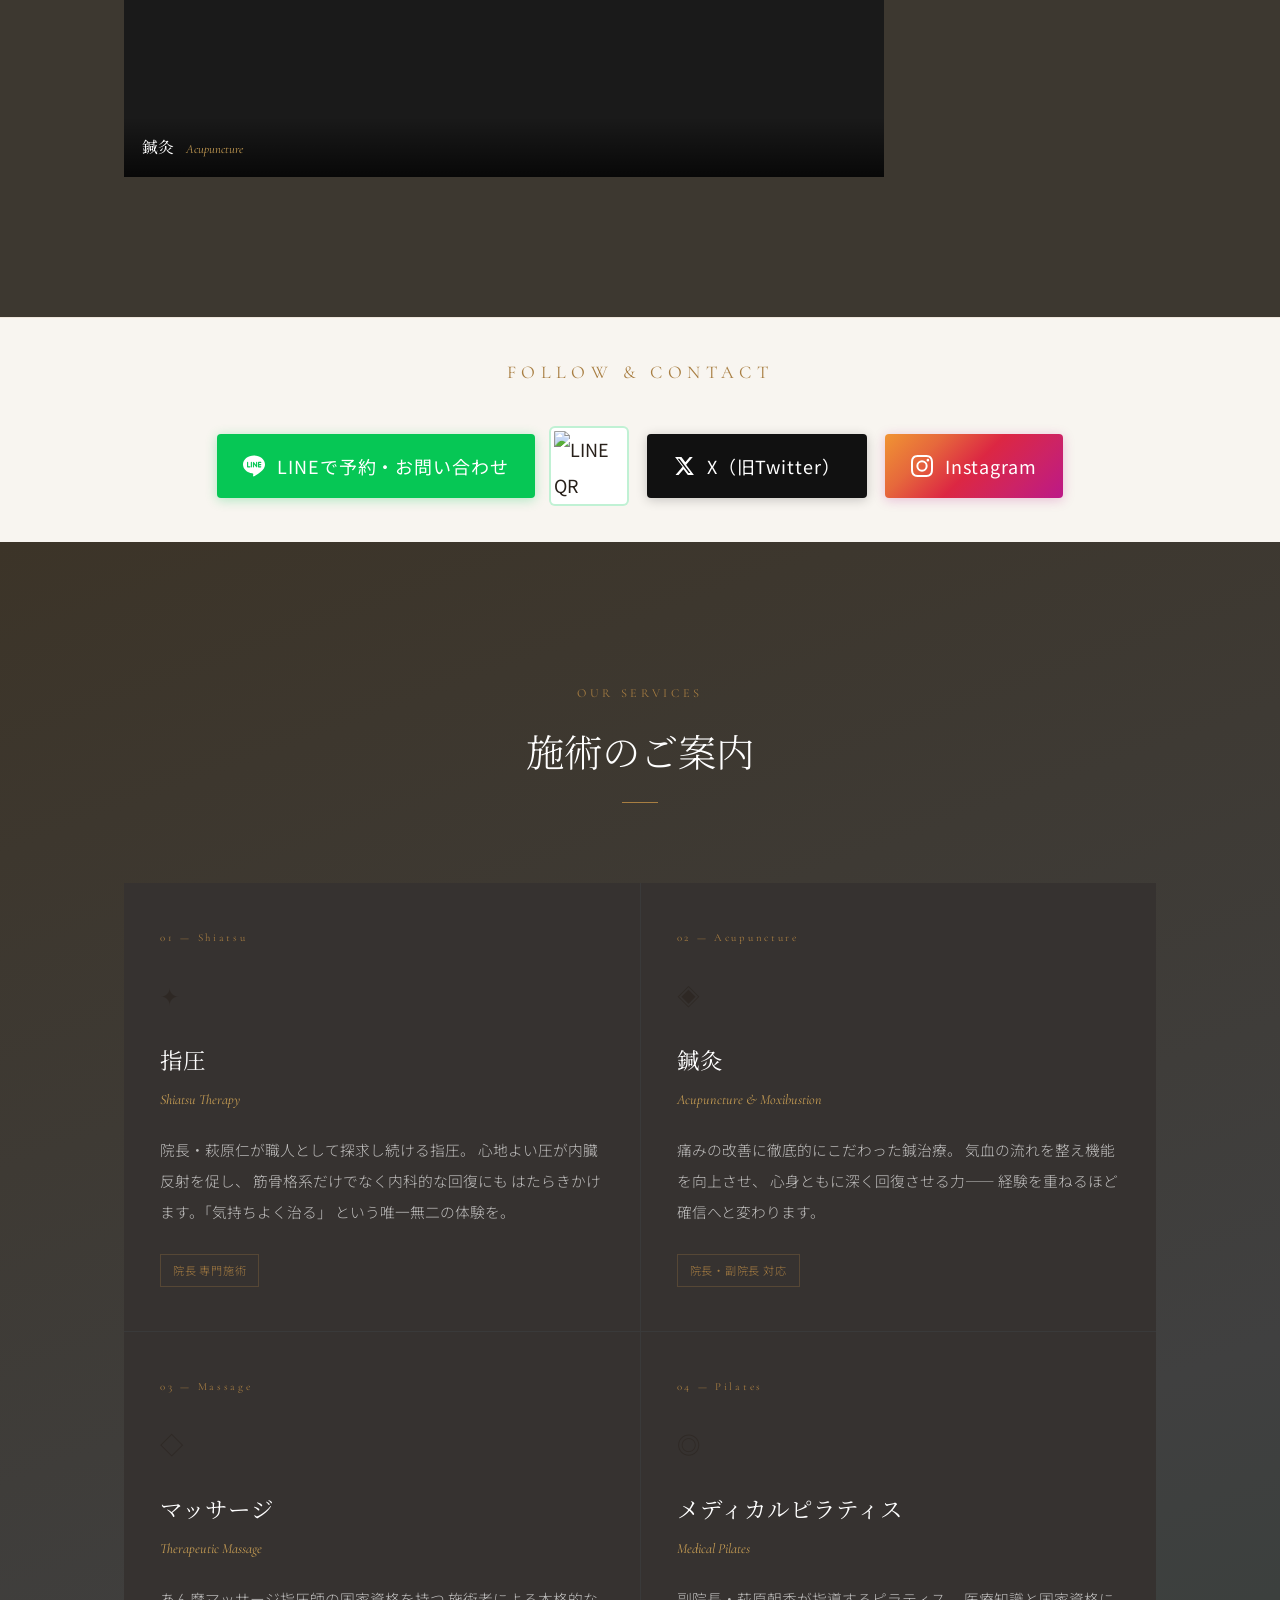
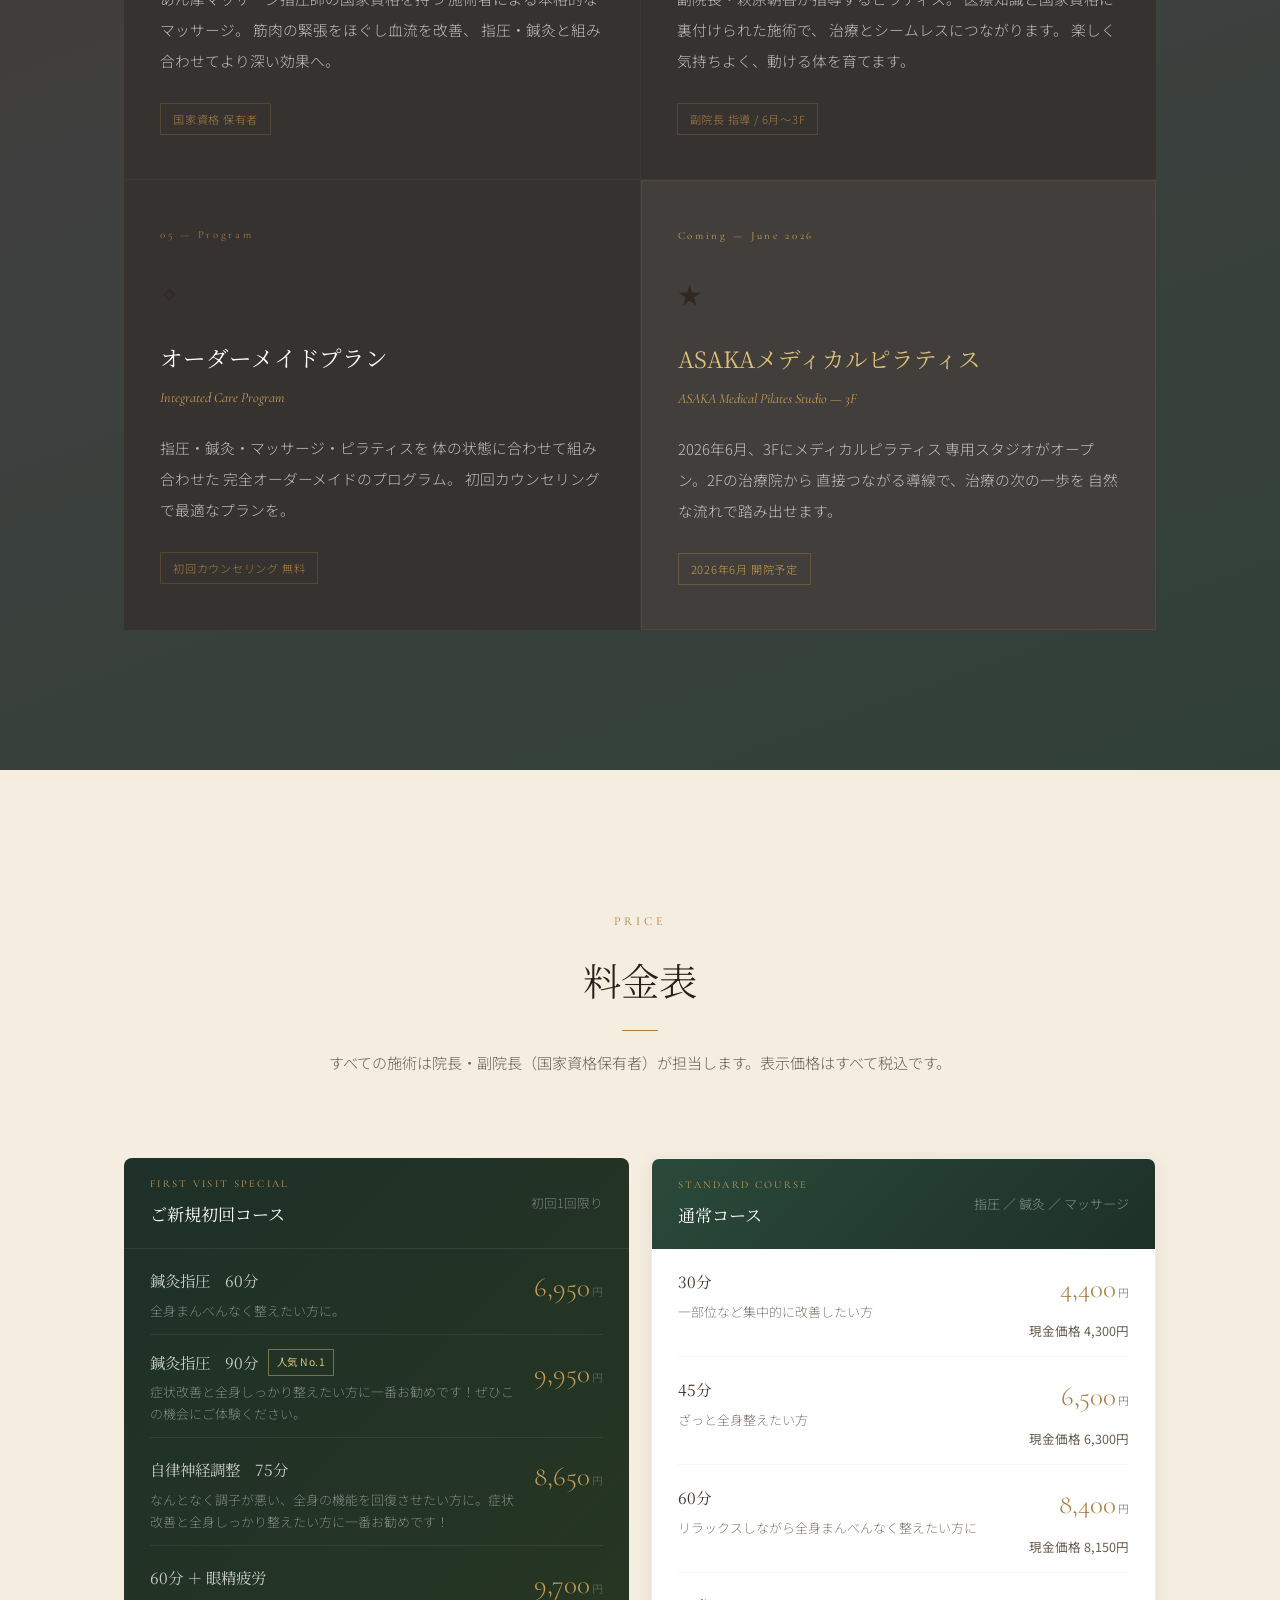
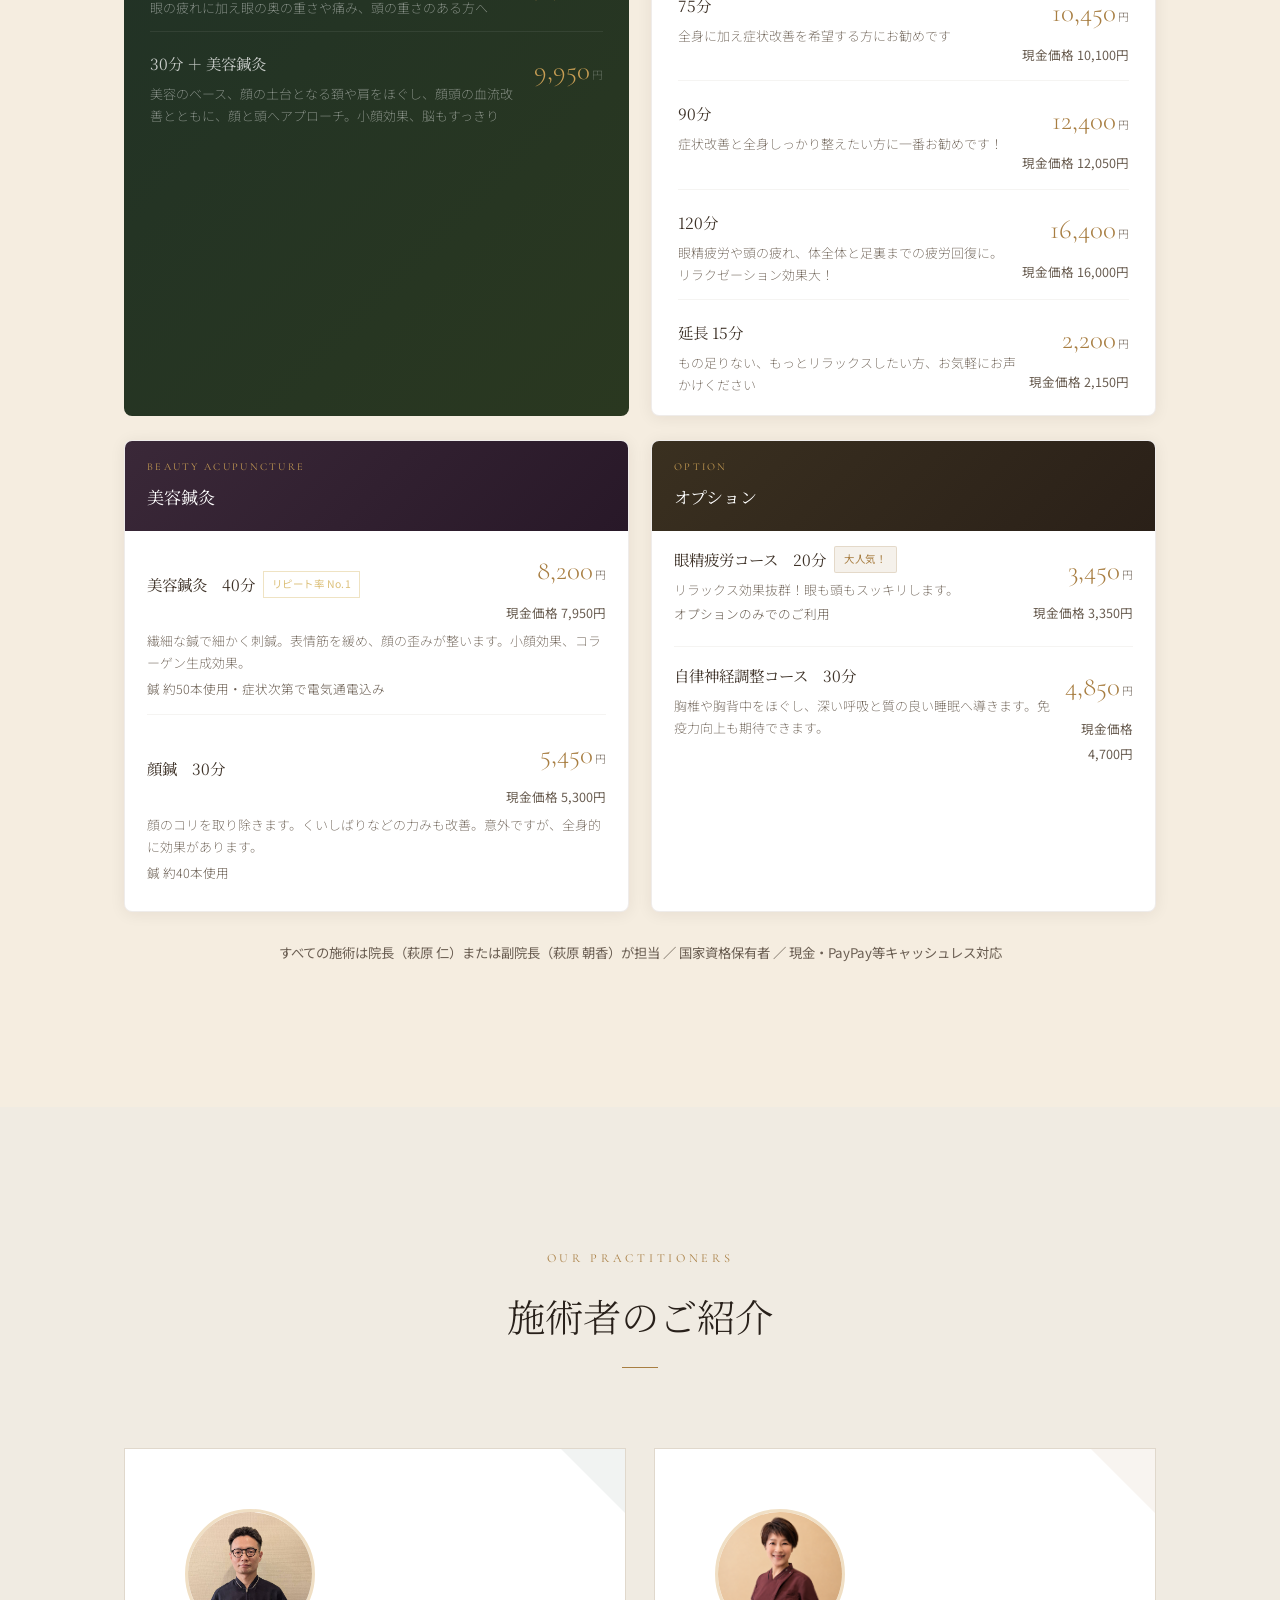
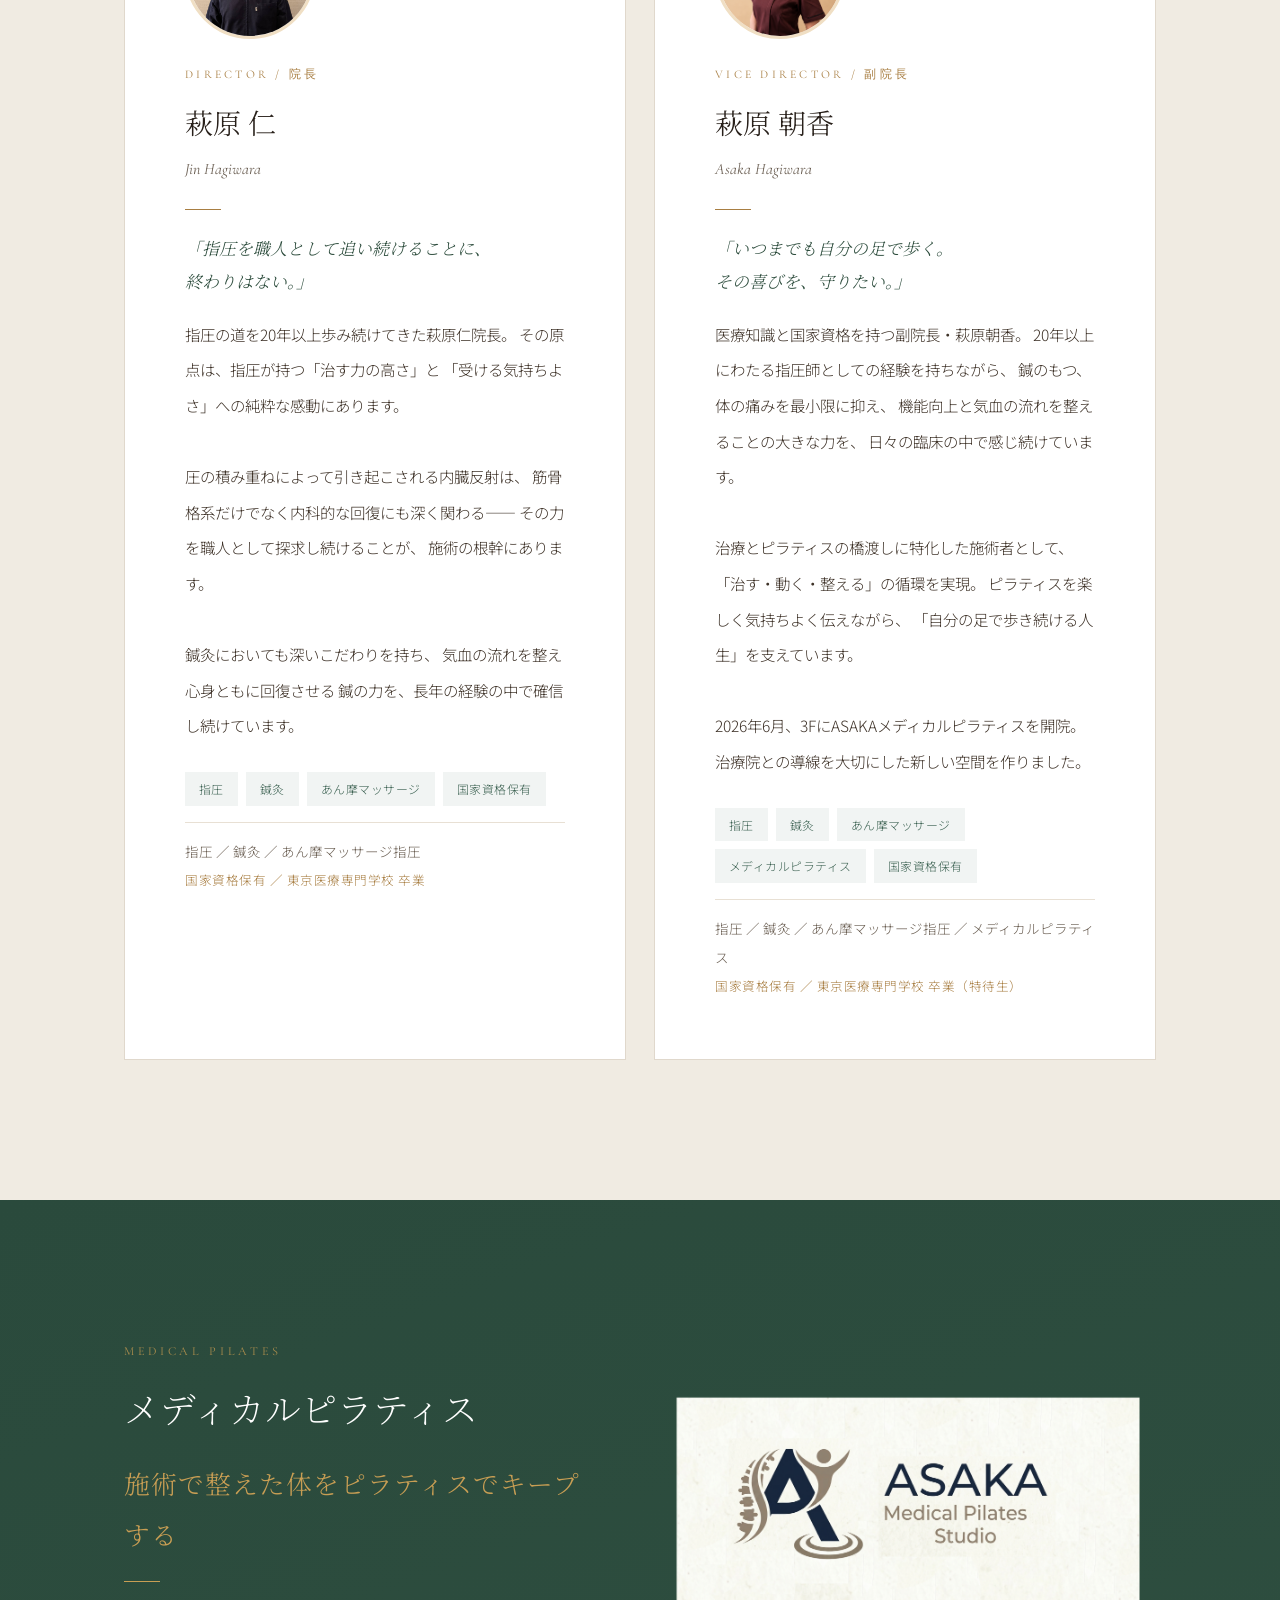
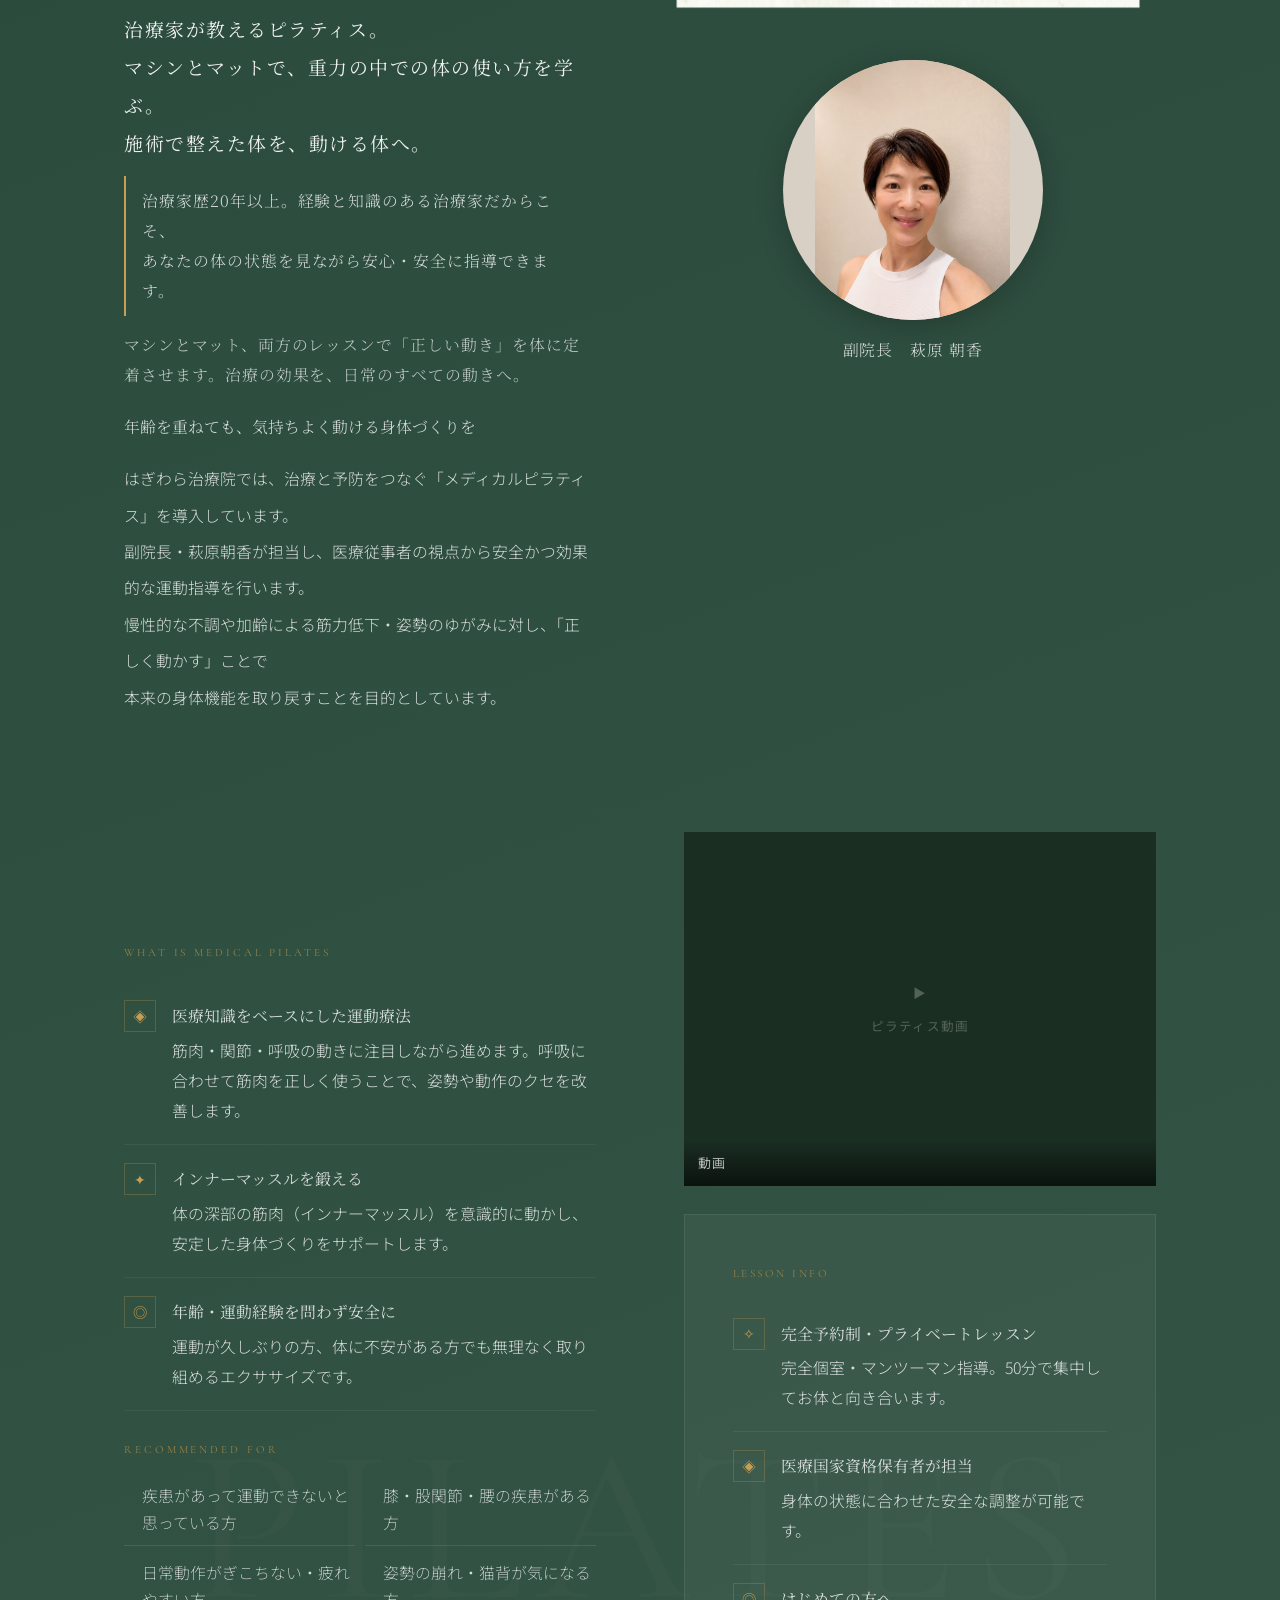
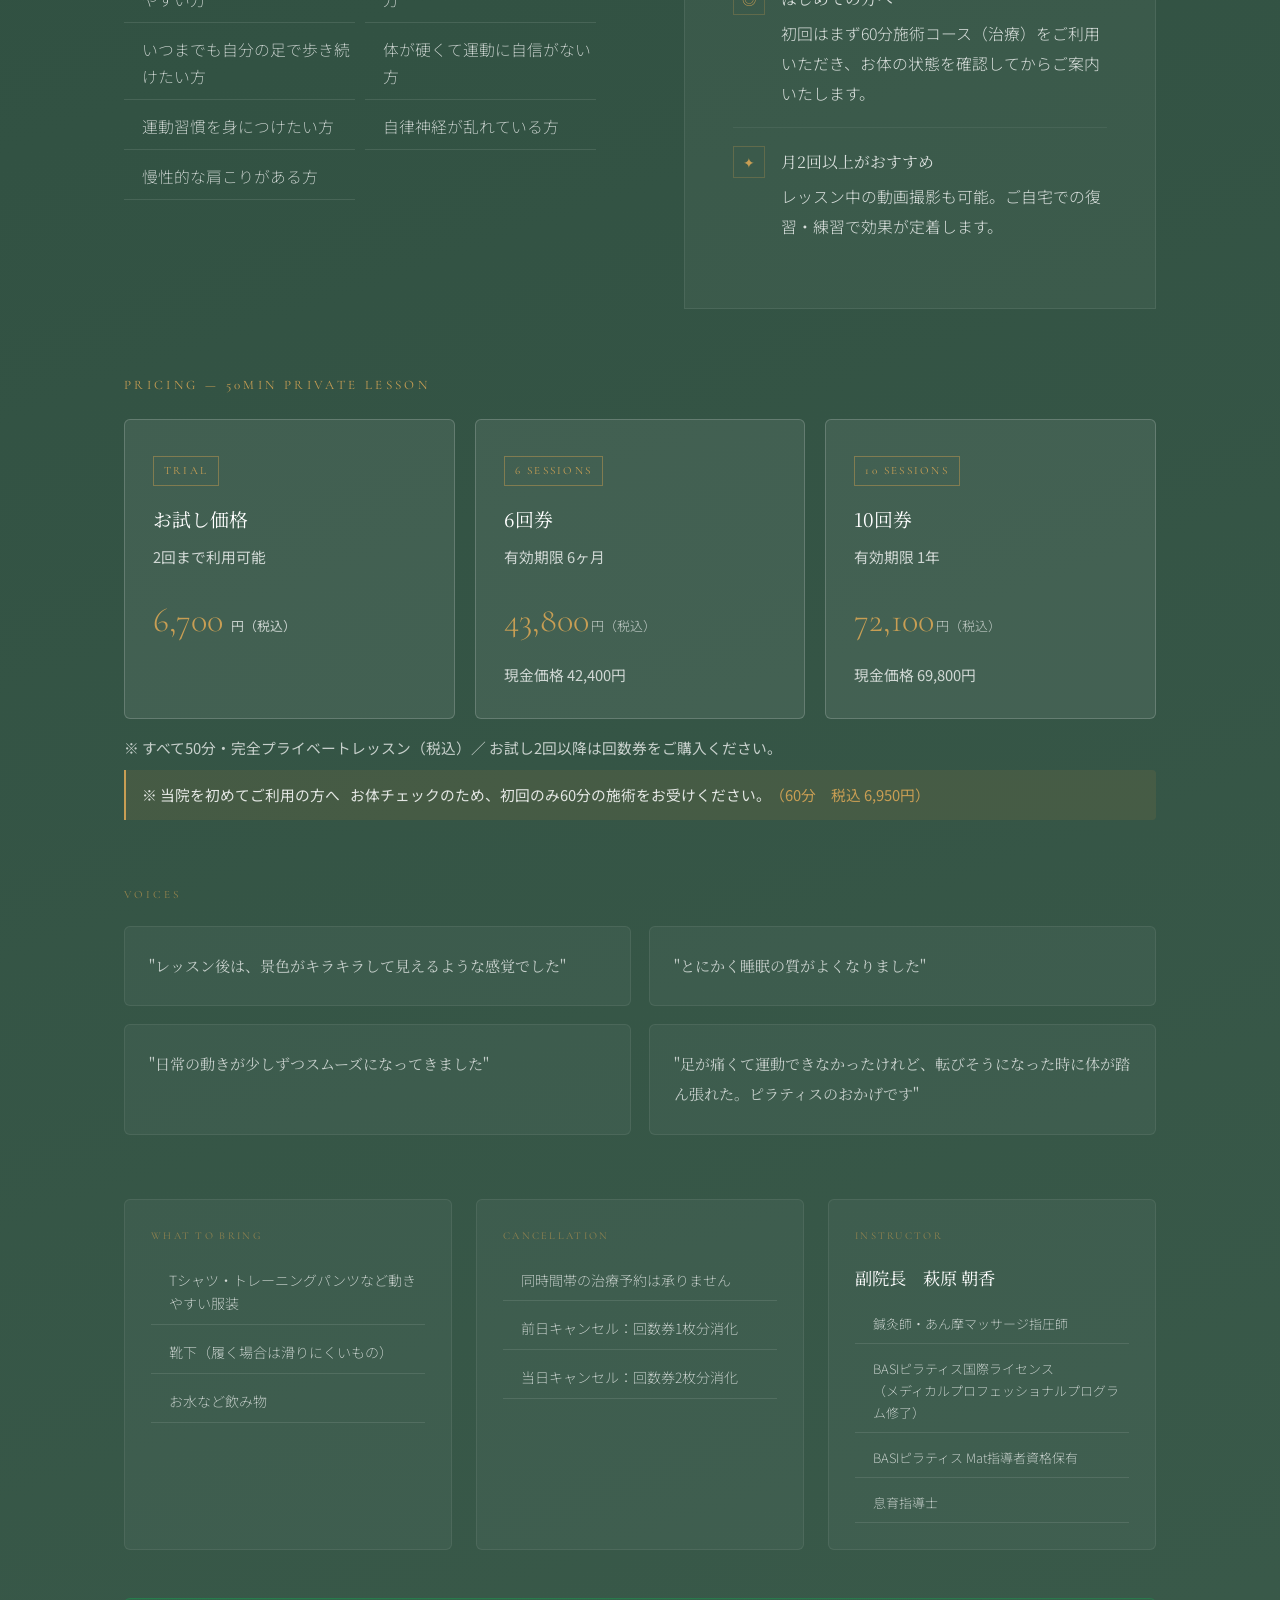
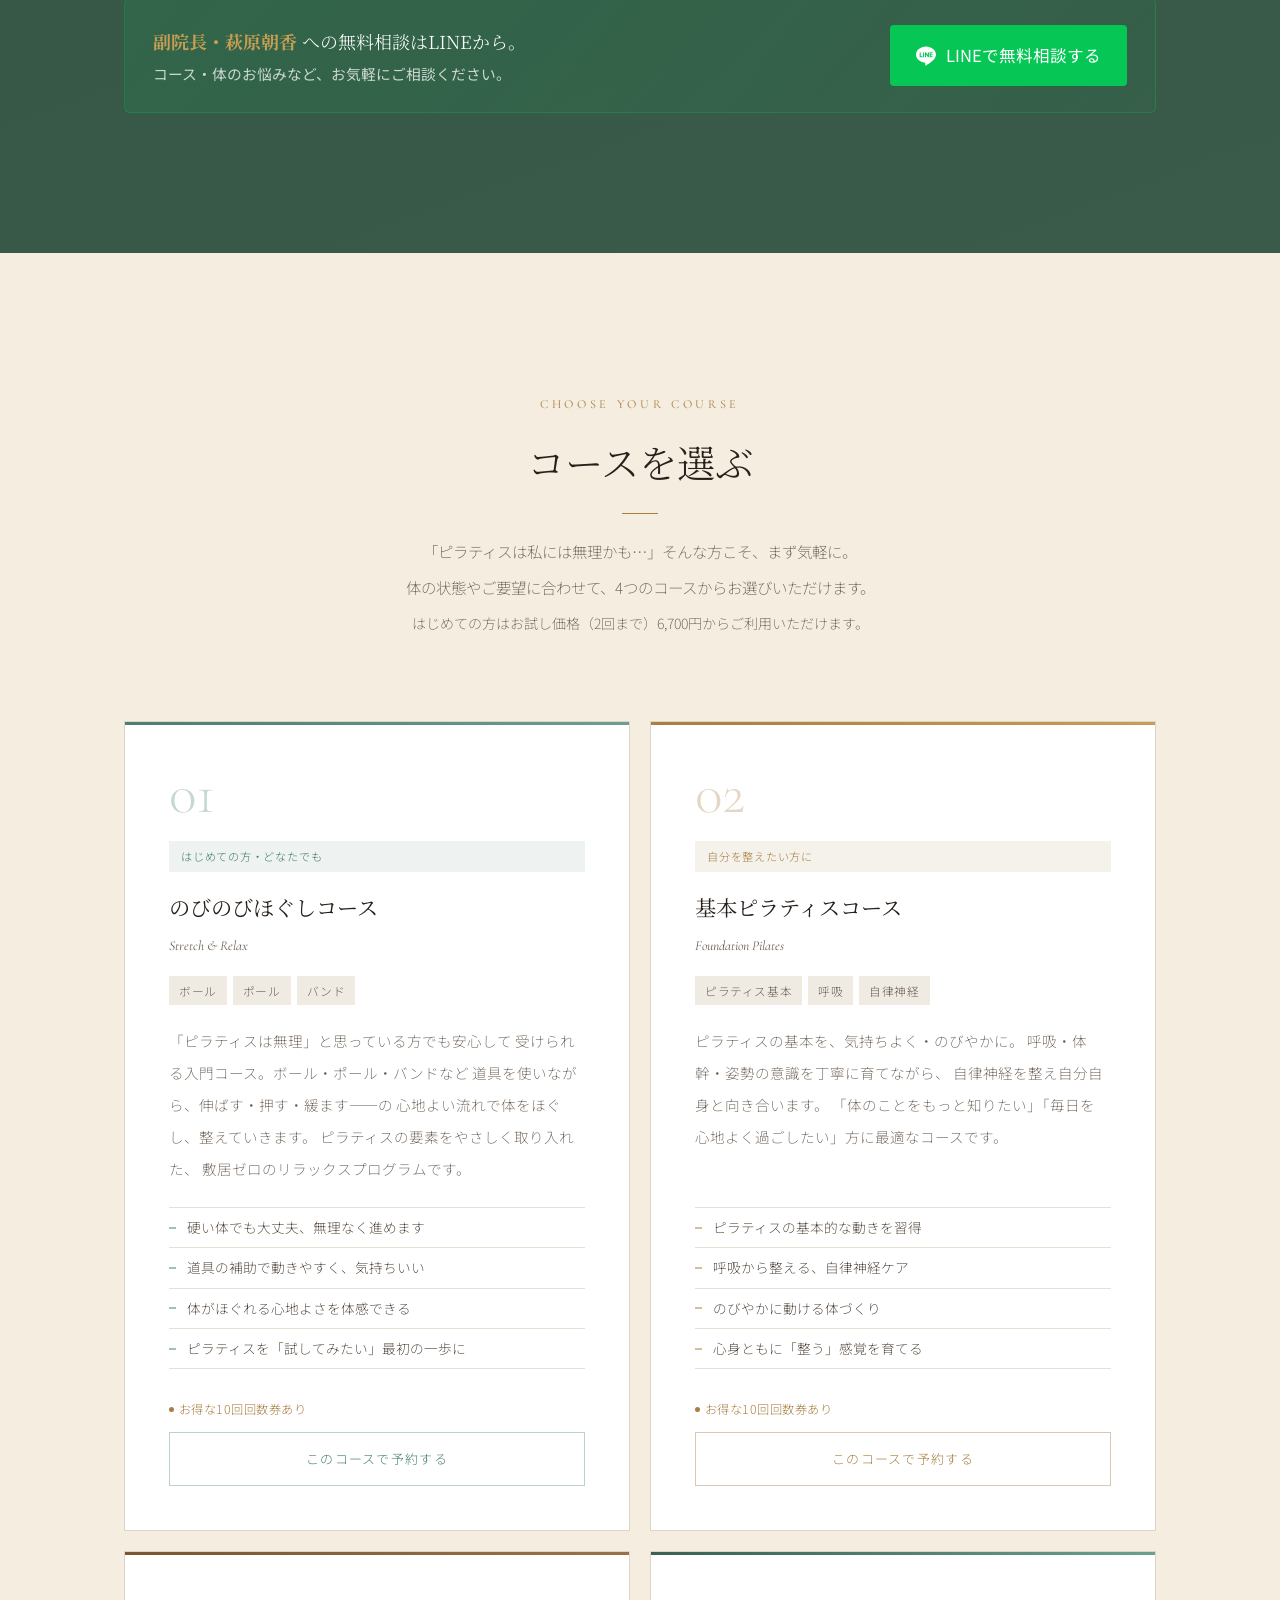
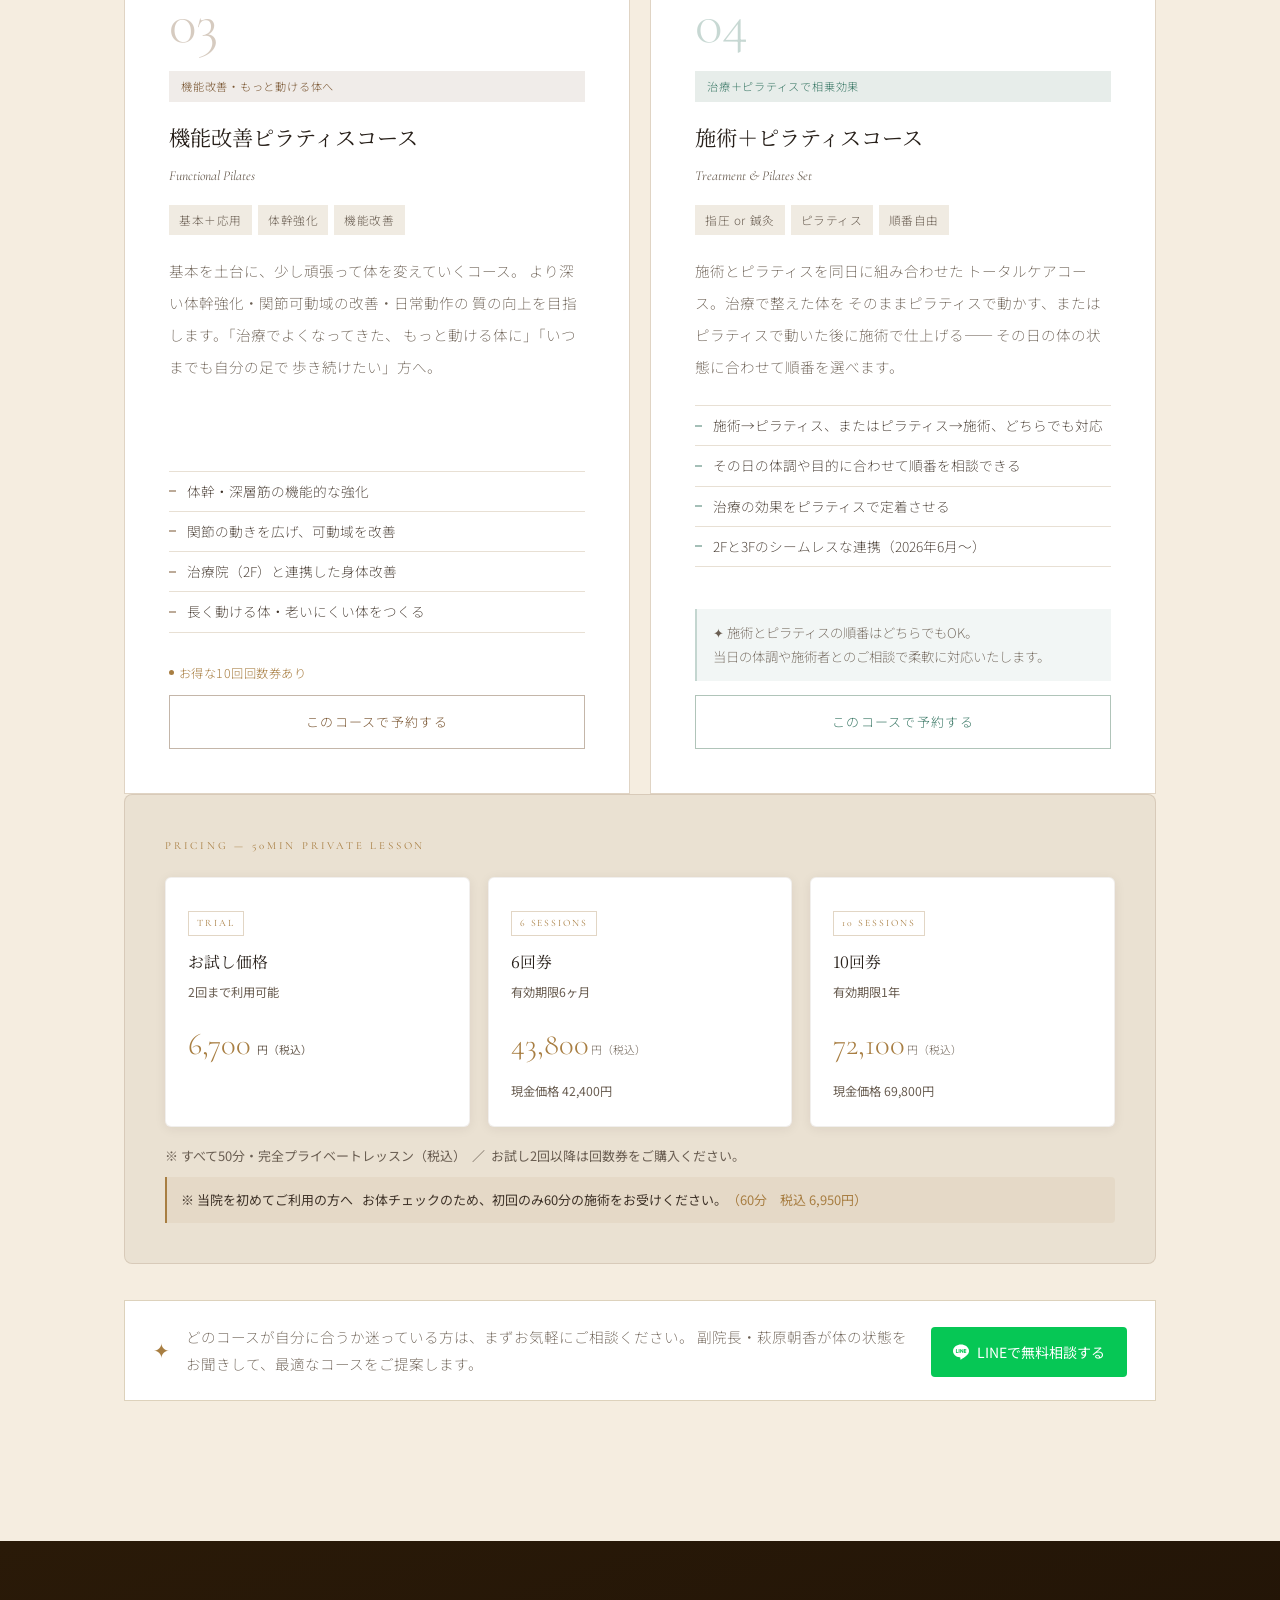
==== commit 0ebedb98: "臨時休業の日程を11月・12月に更新（11/5, 11/17, 12/3, 12/24, 12/30〜1/4年末年始） Co-Authored-By: Claude Opus 5.5 <noreply" ====
--- a/index.html
+++ b/index.html
@@ -1786,7 +1786,7 @@
   <div class="closure-body">
     <p class="closure-title">臨時休業のご案内</p>
     <p class="closure-text">下記の日程において、休業とさせていただきます。ご不便をおかけしますが、何卒ご了承くださいませ。</p>
-    <p class="closure-dates">10/1（火）　10/6（火）　10/2（木）　10/22（木）</p>
+    <p class="closure-dates">11/5（木）　11/17（火）　12/3（木）　12/24（木）　12/30（水）〜1/4（月）年末年始休業</p>
   </div>
 </div>
 
